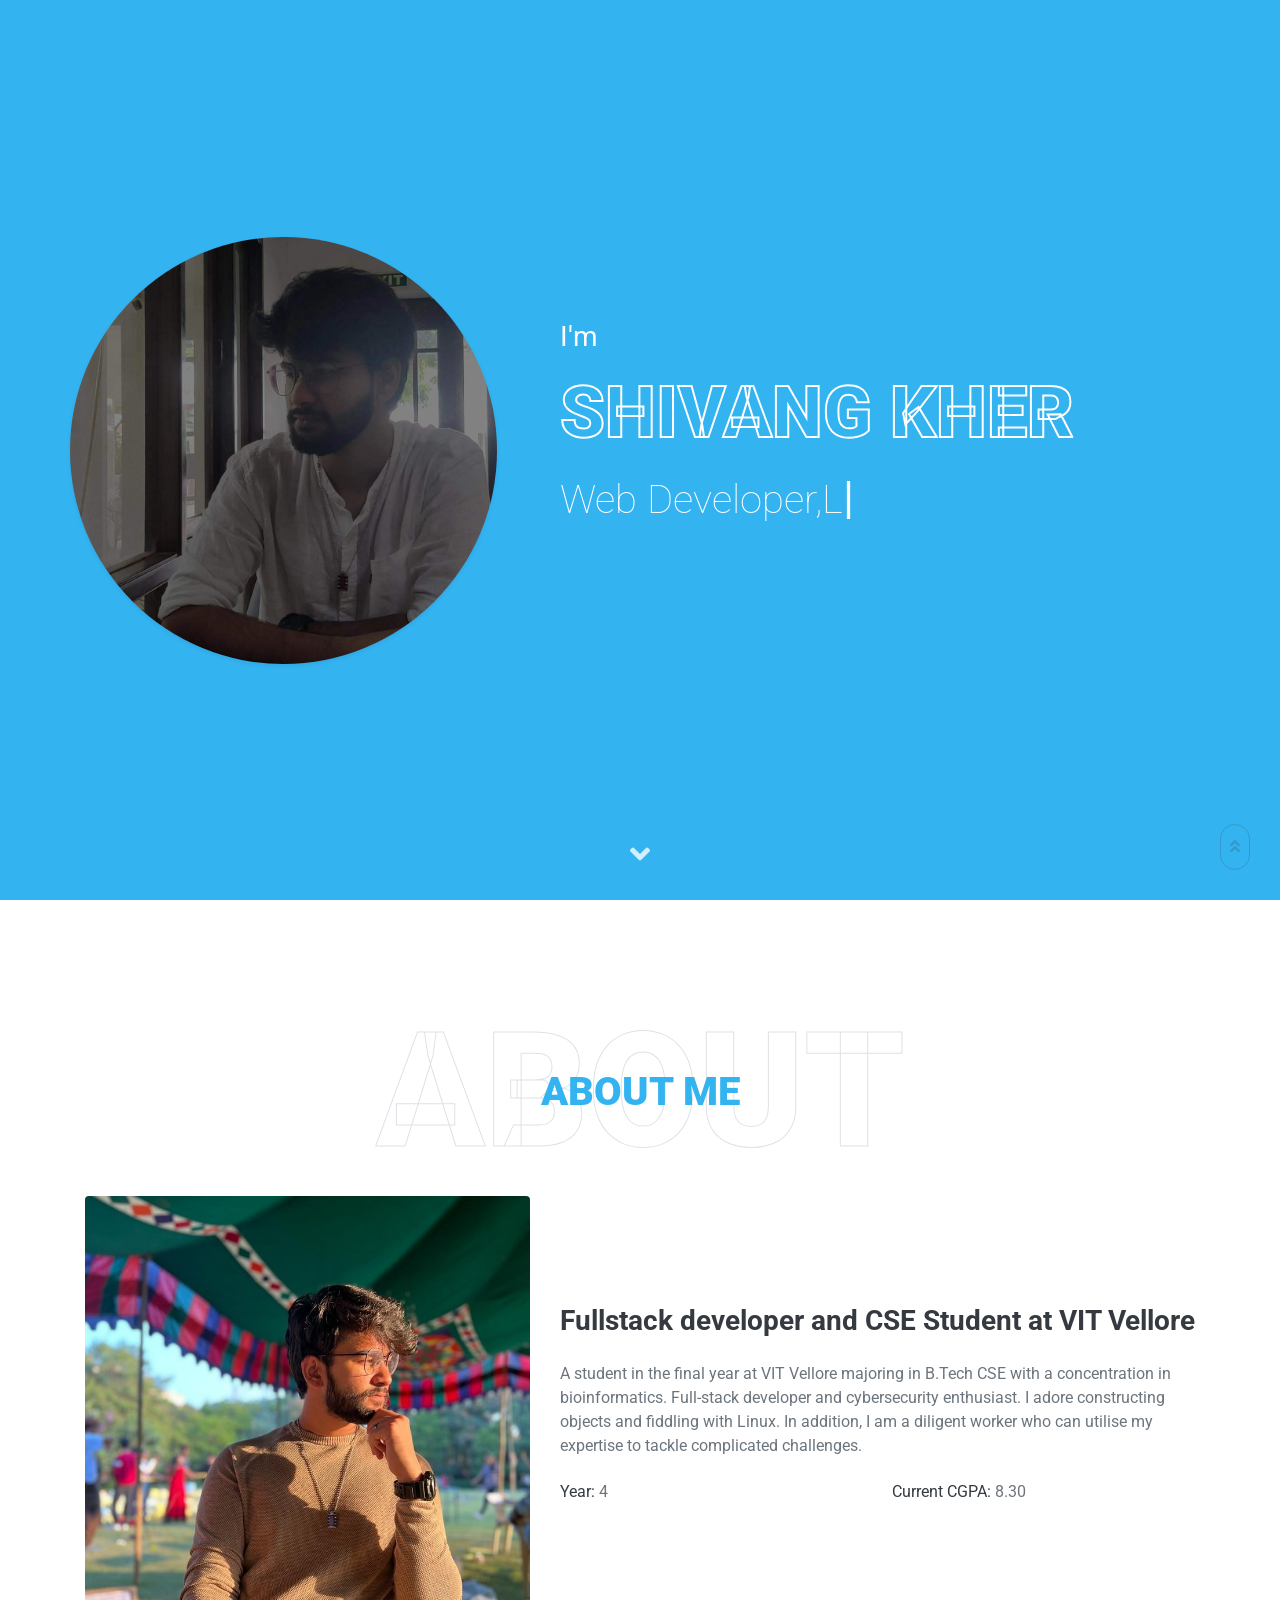
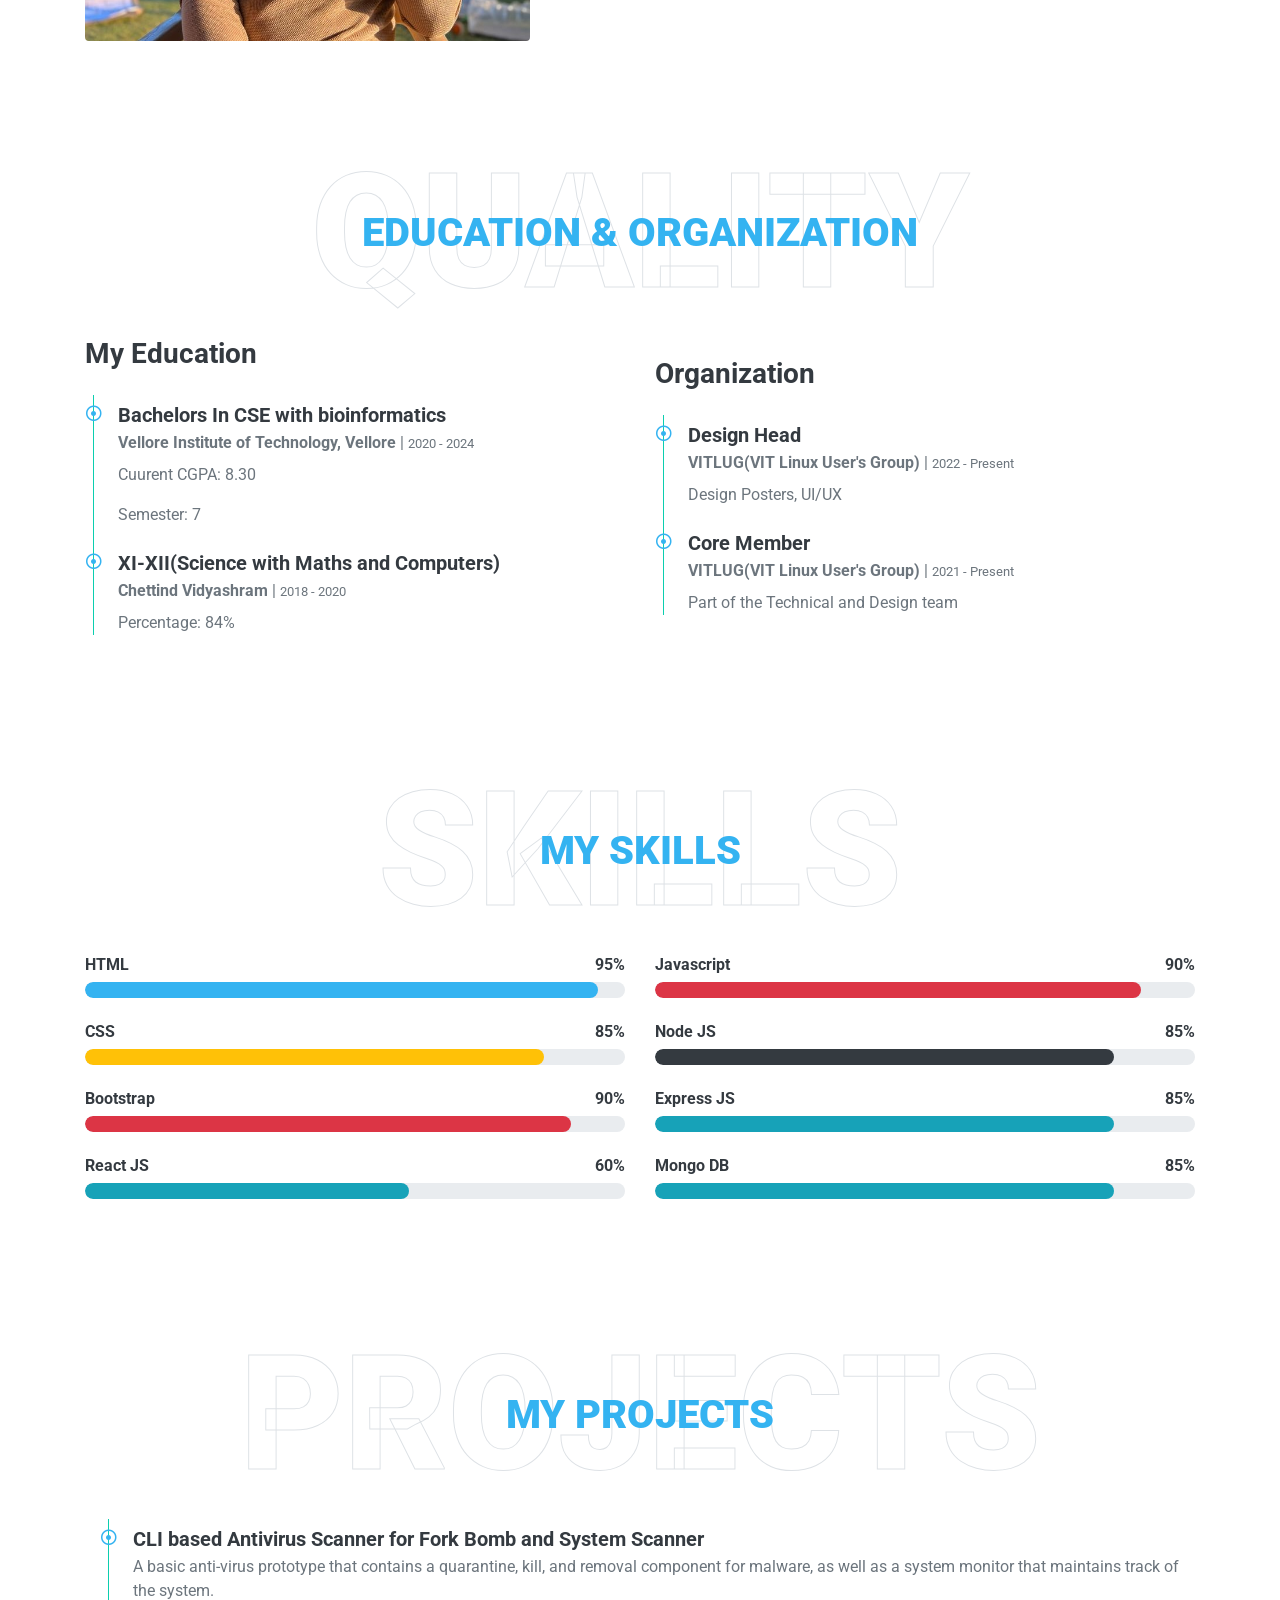
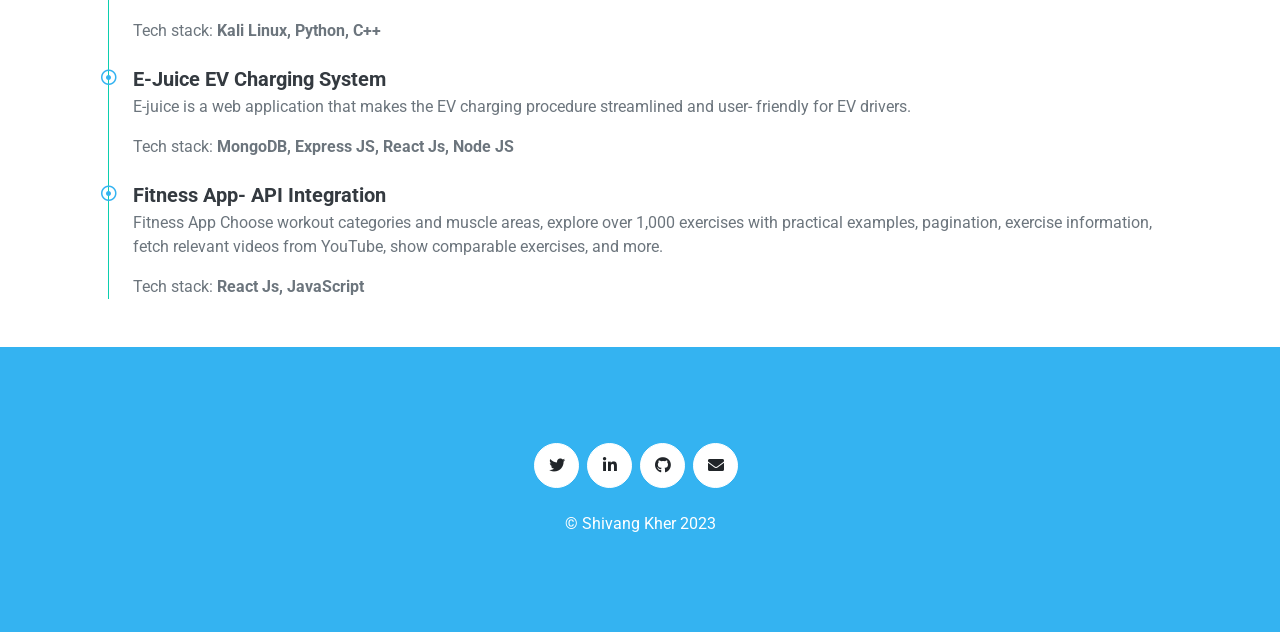
==== index.html @ 713e800f "Update index.html" ====
<!DOCTYPE html>
<html lang="en">

<head>
    <meta charset="utf-8">
    <title>Shivang's Portfolio</title>
    <meta content="width=device-width, initial-scale=1.0" name="viewport">
    <meta content="Free HTML Templates" name="keywords">
    <meta content="Free HTML Templates" name="description">

    <!-- Favicon -->
    <link href="img/favicon.ico" rel="icon">

    <!-- Google Web Fonts -->
    <link rel="preconnect" href="https://fonts.gstatic.com">
    <link href="https://fonts.googleapis.com/css2?family=Roboto:wght@300;400;500;700;900&display=swap" rel="stylesheet">

    <!-- Font Awesome -->
    <link href="https://cdnjs.cloudflare.com/ajax/libs/font-awesome/5.10.0/css/all.min.css" rel="stylesheet">

    <!-- Libraries Stylesheet -->
    <link href="lib/owlcarousel/assets/owl.carousel.min.css" rel="stylesheet">
    <link href="lib/lightbox/css/lightbox.min.css" rel="stylesheet">

    <!-- Customized Bootstrap Stylesheet -->
    <link href="css/style.css" rel="stylesheet">
</head>

<body data-spy="scroll" data-target=".navbar" data-offset="51">
    <!-- Navbar Start -->
    <nav class="navbar fixed-top shadow-sm navbar-expand-lg bg-light navbar-light py-3 py-lg-0 px-lg-5">
        <a href="index.html" class="navbar-brand ml-lg-3">
            <h1 class="m-0 display-5"><span class="text-primary">Shivang</span> Kher</h1>
        </a>
        <button type="button" class="navbar-toggler" data-toggle="collapse" data-target="#navbarCollapse">
            <span class="navbar-toggler-icon"></span>
        </button>
        <div class="collapse navbar-collapse px-lg-3" id="navbarCollapse">
            <div class="navbar-nav m-auto py-0">
                <a href="#home" class="nav-item nav-link active">Home</a>
                <a href="#about" class="nav-item nav-link">About</a>
                <a href="#qualification" class="nav-item nav-link">Quality</a>
                <a href="#skill" class="nav-item nav-link">Skill</a>
                <a href="#projects" class="nav-item nav-link">Projects</a>
            </div>
            <a href="https://drive.google.com/file/d/1KOQNBeL9IRTWSZmJI9s8aM3Rnozr5TBp/view?usp=sharing" class="btn btn-outline-primary d-none d-lg-block">Download resume</a>
        </div>
    </nav>
    <!-- Navbar End -->


    <!-- Video Modal Start -->
    <div class="modal fade" id="videoModal" tabindex="-1" role="dialog" aria-labelledby="exampleModalLabel" aria-hidden="true">
        <div class="modal-dialog" role="document">
            <div class="modal-content">
                <div class="modal-body">
                    <button type="button" class="close" data-dismiss="modal" aria-label="Close">
                        <span aria-hidden="true">&times;</span>
                    </button>
                    <!-- 16:9 aspect ratio -->
                    <div class="embed-responsive embed-responsive-16by9">
                        <iframe class="embed-responsive-item" src="" id="video"  allowscriptaccess="always" allow="autoplay"></iframe>
                    </div>
                </div>
            </div>
        </div>
    </div>
    <!-- Video Modal End -->


    <!-- Header Start -->
    <div class="container-fluid bg-primary d-flex align-items-center mb-5 py-5" id="home" style="min-height: 100vh;">
        <div class="container">
            <div class="row align-items-center">
                <div class="col-lg-5 px-5 pl-lg-0 pb-5 pb-lg-0">
                    <img class="img-fluid w-100 rounded-circle shadow-sm" src="img/profile.jpeg" alt="">
                </div>
                <div class="col-lg-7 text-center text-lg-left">
                    <h3 class="text-white font-weight-normal mb-3">I'm</h3>
                    <h1 class="display-3 text-uppercase text-primary mb-2" style="-webkit-text-stroke: 2px #ffffff;">Shivang Kher</h1>
                    <h1 class="typed-text-output d-inline font-weight-lighter text-white"></h1>
                    <div class="typed-text d-none">Web Developer,Linux and Cybersec Enthusiast, CSE Student</div>
                    <div class="d-flex align-items-center justify-content-center justify-content-lg-start pt-5">

                    </div>
                </div>
            </div>
        </div>
    </div>
    <!-- Header End -->


    <!-- About Start -->
    <div class="container-fluid py-5" id="about">
        <div class="container">
            <div class="position-relative d-flex align-items-center justify-content-center">
                <h1 class="display-1 text-uppercase text-white" style="-webkit-text-stroke: 1px #dee2e6;">About</h1>
                <h1 class="position-absolute text-uppercase text-primary">About Me</h1>
            </div>
            <div class="row align-items-center">
                <div class="col-lg-5 pb-4 pb-lg-0">
                    <img class="img-fluid rounded w-100" src="img/Me.jpeg" alt="">
                </div>
                <div class="col-lg-7">
                    <h3 class="mb-4">Fullstack developer and CSE Student at VIT Vellore</h3>
                    <p>A student in the final year at VIT Vellore majoring in B.Tech CSE with a concentration in bioinformatics. Full-stack developer and cybersecurity enthusiast. I adore constructing objects and fiddling with Linux. In addition, I am a diligent worker who can utilise my expertise to tackle complicated challenges.</p>
                    <div class="row mb-3">
                        <div class="col-sm-6 py-2"><h6>Year: <span class="text-secondary">4</span></h6></div>
                        <div class="col-sm-6 py-2"><h6>Current CGPA: <span class="text-secondary">8.30</span></h6></div>

                    </div>
                </div>
            </div>
        </div>
    </div>
    <!-- About End -->


    <!-- Qualification Start -->
    <div class="container-fluid py-5" id="qualification">
        <div class="container">
            <div class="position-relative d-flex align-items-center justify-content-center">
                <h1 class="display-1 text-uppercase text-white" style="-webkit-text-stroke: 1px #dee2e6;">Quality</h1>
                <h1 class="position-absolute text-uppercase text-primary">Education & Organization</h1>
            </div>
            <div class="row align-items-center">
                <div class="col-lg-6">
                    <h3 class="mb-4">My Education</h3>
                    <div class="border-left border-primary pt-2 pl-4 ml-2">
                        <div class="position-relative mb-4">
                            <i class="far fa-dot-circle text-primary position-absolute" style="top: 2px; left: -32px;"></i>
                            <h5 class="font-weight-bold mb-1">Bachelors In CSE with bioinformatics</h5>
                            <p class="mb-2"><strong>Vellore Institute of Technology, Vellore</strong> | <small>2020 - 2024</small></p>
                            <p>Cuurent CGPA: 8.30</p>
                            <p>Semester: 7</p>


                        </div>
                        <div class="position-relative mb-4">
                            <i class="far fa-dot-circle text-primary position-absolute" style="top: 2px; left: -32px;"></i>
                            <h5 class="font-weight-bold mb-1">XI-XII(Science with Maths and Computers)</h5>
                            <p class="mb-2"><strong>Chettind Vidyashram</strong> | <small>2018 - 2020</small></p>
                            <p>Percentage: 84%</p>
                        </div>

                    </div>
                </div>
                <div class="col-lg-6">
                    <h3 class="mb-4">Organization</h3>
                    <div class="border-left border-primary pt-2 pl-4 ml-2">
                        <div class="position-relative mb-4">
                            <i class="far fa-dot-circle text-primary position-absolute" style="top: 2px; left: -32px;"></i>
                            <h5 class="font-weight-bold mb-1">Design Head</h5>
                            <p class="mb-2"><strong>VITLUG(VIT Linux User's Group)</strong> | <small>2022 - Present</small></p>
                            <p>Design Posters, UI/UX</p>
                        </div>
                        <div class="position-relative mb-4">
                            <i class="far fa-dot-circle text-primary position-absolute" style="top: 2px; left: -32px;"></i>
                            <h5 class="font-weight-bold mb-1">Core Member</h5>
                            <p class="mb-2"><strong>VITLUG(VIT Linux User's Group)</strong> | <small>2021 - Present</small></p>
                            <p>Part of the Technical and Design team</p>
                        </div>

                    </div>
                </div>
            </div>
        </div>
    </div>
    <!-- Qualification End -->


    <!-- Skill Start -->
    <div class="container-fluid py-5" id="skill">
        <div class="container">
            <div class="position-relative d-flex align-items-center justify-content-center">
                <h1 class="display-1 text-uppercase text-white" style="-webkit-text-stroke: 1px #dee2e6;">Skills</h1>
                <h1 class="position-absolute text-uppercase text-primary">My Skills</h1>
            </div>
            <div class="row align-items-center">
                <div class="col-md-6">
                    <div class="skill mb-4">
                        <div class="d-flex justify-content-between">
                            <h6 class="font-weight-bold">HTML</h6>
                            <h6 class="font-weight-bold">95%</h6>
                        </div>
                        <div class="progress">
                            <div class="progress-bar bg-primary" role="progressbar" aria-valuenow="95" aria-valuemin="0" aria-valuemax="100"></div>
                        </div>
                    </div>
                    <div class="skill mb-4">
                        <div class="d-flex justify-content-between">
                            <h6 class="font-weight-bold">CSS</h6>
                            <h6 class="font-weight-bold">85%</h6>
                        </div>
                        <div class="progress">
                            <div class="progress-bar bg-warning" role="progressbar" aria-valuenow="85" aria-valuemin="0" aria-valuemax="100"></div>
                        </div>
                    </div>
                    <div class="skill mb-4">
                        <div class="d-flex justify-content-between">
                            <h6 class="font-weight-bold">Bootstrap</h6>
                            <h6 class="font-weight-bold">90%</h6>
                        </div>
                        <div class="progress">
                            <div class="progress-bar bg-danger" role="progressbar" aria-valuenow="90" aria-valuemin="0" aria-valuemax="100"></div>
                        </div>
                    </div>
                    <div class="skill mb-4">
                        <div class="d-flex justify-content-between">
                            <h6 class="font-weight-bold">React JS</h6>
                            <h6 class="font-weight-bold">60%</h6>
                        </div>
                        <div class="progress">
                            <div class="progress-bar bg-info" role="progressbar" aria-valuenow="60" aria-valuemin="0" aria-valuemax="100"></div>
                        </div>
                    </div>
                </div>
                <div class="col-md-6">
                    <div class="skill mb-4">
                        <div class="d-flex justify-content-between">
                            <h6 class="font-weight-bold">Javascript</h6>
                            <h6 class="font-weight-bold">90%</h6>
                        </div>
                        <div class="progress">
                            <div class="progress-bar bg-danger" role="progressbar" aria-valuenow="90" aria-valuemin="0" aria-valuemax="100"></div>
                        </div>
                    </div>
                    <div class="skill mb-4">
                        <div class="d-flex justify-content-between">
                            <h6 class="font-weight-bold">Node JS</h6>
                            <h6 class="font-weight-bold">85%</h6>
                        </div>
                        <div class="progress">
                            <div class="progress-bar bg-dark" role="progressbar" aria-valuenow="85" aria-valuemin="0" aria-valuemax="100"></div>
                        </div>
                    </div>
                    <div class="skill mb-4">
                        <div class="d-flex justify-content-between">
                            <h6 class="font-weight-bold">Express JS</h6>
                            <h6 class="font-weight-bold">85%</h6>
                        </div>
                        <div class="progress">
                            <div class="progress-bar bg-info" role="progressbar" aria-valuenow="85" aria-valuemin="0" aria-valuemax="100"></div>
                        </div>
                    </div>
                    <div class="skill mb-4">
                        <div class="d-flex justify-content-between">
                            <h6 class="font-weight-bold">Mongo DB</h6>
                            <h6 class="font-weight-bold">85%</h6>
                        </div>
                        <div class="progress">
                            <div class="progress-bar bg-info" role="progressbar" aria-valuenow="85" aria-valuemin="0" aria-valuemax="100"></div>
                        </div>
                    </div>

                </div>
            </div>
        </div>
    </div>
    <!-- Skill End -->


    <div class="container-fluid pt-5" id="projects">
        <div class="container">
            <div class="position-relative d-flex align-items-center justify-content-center">
                <h1 class="display-1 text-uppercase text-white" style="-webkit-text-stroke: 1px #dee2e6;">Projects</h1>
                <h1 class="position-absolute text-uppercase text-primary">My Projects</h1>
            </div>
            <div class="col-lg-12">
                <div class="border-left border-primary pt-2 pl-4 ml-2">
                    <div class="position-relative mb-4">
                        <i class="far fa-dot-circle text-primary position-absolute" style="top: 2px; left: -32px;"></i>
                        <h5 class="font-weight-bold mb-1">CLI based Antivirus Scanner for Fork Bomb and System Scanner </h5>
                        <p>A basic anti-virus prototype that contains a quarantine, kill, and removal component for
                            malware, as well as a system monitor that maintains track of the system.</p>
                        <p>Tech stack: <strong>Kali Linux, Python, C++</strong></p>


                    </div>
                    <div class="position-relative mb-4">
                        <i class="far fa-dot-circle text-primary position-absolute" style="top: 2px; left: -32px;"></i>
                        <h5 class="font-weight-bold mb-1">E-Juice EV Charging System</h5>
                        <p>E-juice is a web application that makes the EV charging procedure streamlined and user-
                            friendly for EV drivers.</p>
                        <p>Tech stack: <strong>MongoDB, Express JS, React Js, Node JS</strong></p>
                    </div>
                    <div class="position-relative mb-4">
                        <i class="far fa-dot-circle text-primary position-absolute" style="top: 2px; left: -32px;"></i>
                        <h5 class="font-weight-bold mb-1">Fitness App- API Integration</h5>
                        <p>Fitness App Choose workout categories and muscle areas, explore over 1,000 exercises
                            with practical examples, pagination, exercise information, fetch relevant videos from
                            YouTube, show comparable exercises, and more.</p>
                        <p>Tech stack: <strong> React Js, JavaScript</strong></p>



                    </div>
                </div>
            </div>
            </div>
        </div>
    </div>

    <div class="container-fluid bg-primary text-white mt-5 py-5 px-sm-3 px-md-5">
        <div class="container text-center py-5">
            <div class="d-flex justify-content-center mb-4">
                <a class="btn btn-light btn-social mr-2" href="https://twitter.com/Shivang_kher"><i class="fab fa-twitter"></i></a>
                <a class="btn btn-light btn-social mr-2" href="https://www.linkedin.com/in/shivang-kher-746761218/"><i class="fab fa-linkedin-in"></i></a>
                <a class="btn btn-light btn-social mr-2" href="https://github.com/Shivang-kher"><i class="fab fa-github"></i></a>
                <a class="btn btn-light btn-social mr-2" href="mailto:shivangkher@gmail.com"><i class="fas fa-envelope"></i></a>
            </div>
            <p class="m-0">&copy; Shivang Kher 2023 </p>
        </div>
    </div>

    <i class="fa fa-2x fa-angle-down text-white scroll-to-bottom"></i>


    <a href="#" class="btn btn-outline-dark px-0 back-to-top"><i class="fa fa-angle-double-up"></i></a>

    <script src="https://code.jquery.com/jquery-3.4.1.min.js"></script>
    <script src="https://stackpath.bootstrapcdn.com/bootstrap/4.4.1/js/bootstrap.bundle.min.js"></script>
    <script src="lib/typed/typed.min.js"></script>
    <script src="lib/easing/easing.min.js"></script>
    <script src="lib/waypoints/waypoints.min.js"></script>
    <script src="lib/owlcarousel/owl.carousel.min.js"></script>
    <script src="lib/isotope/isotope.pkgd.min.js"></script>
    <script src="lib/lightbox/js/lightbox.min.js"></script>


    <script src="js/main.js"></script>
</body>

</html>
---- css/style.css ----
:root {
  --blue: #007bff;
  --indigo: #6610f2;
  --purple: #6f42c1;
  --pink: #e83e8c;
  --red: #dc3545;
  --orange: #fd7e14;
  --yellow: #ffc107;
  --green: #28a745;
  --teal: #20c997;
  --cyan: #17a2b8;
  --white: #fff;
  --gray: #6c757d;
  --gray-dark: #343a40;
  --primary: #B4CDE6;
  --secondary: #6c757d;
  --success: #28a745;
  --info: #17a2b8;
  --warning: #ffc107;
  --danger: #dc3545;
  --light: #ffffff;
  --dark: #343a40;
  --breakpoint-xs: 0;
  --breakpoint-sm: 576px;
  --breakpoint-md: 768px;
  --breakpoint-lg: 992px;
  --breakpoint-xl: 1200px;
  --font-family-sans-serif: "Roboto", sans-serif;
  --font-family-monospace: SFMono-Regular, Menlo, Monaco, Consolas, "Liberation Mono", "Courier New", monospace;
}

*,
*::before,
*::after {
  box-sizing: border-box;
}

html {
  font-family: sans-serif;
  line-height: 1.15;
  -webkit-text-size-adjust: 100%;
  -webkit-tap-highlight-color: rgba(0, 0, 0, 0);
}

article, aside, figcaption, figure, footer, header, hgroup, main, nav, section {
  display: block;
}

body {
  margin: 0;
  font-family: "Roboto", sans-serif;
  font-size: 1rem;
  font-weight: 400;
  line-height: 1.5;
  color: #6c757d;
  text-align: left;
  background-color: #ffffff;
}

[tabindex="-1"]:focus:not(:focus-visible) {
  outline: 0 !important;
}

hr {
  box-sizing: content-box;
  height: 0;
  overflow: visible;
}

h1, h2, h3, h4, h5, h6 {
  margin-top: 0;
  margin-bottom: 0.5rem;
}

p {
  margin-top: 0;
  margin-bottom: 1rem;
}

abbr[title],
abbr[data-original-title] {
  text-decoration: underline;
  text-decoration: underline dotted;
  cursor: help;
  border-bottom: 0;
  text-decoration-skip-ink: none;
}

address {
  margin-bottom: 1rem;
  font-style: normal;
  line-height: inherit;
}

ol,
ul,
dl {
  margin-top: 0;
  margin-bottom: 1rem;
}

ol ol,
ul ul,
ol ul,
ul ol {
  margin-bottom: 0;
}

dt {
  font-weight: 700;
}

dd {
  margin-bottom: .5rem;
  margin-left: 0;
}

blockquote {
  margin: 0 0 1rem;
}

b,
strong {
  font-weight: bolder;
}

small {
  font-size: 80%;
}

sub,
sup {
  position: relative;
  font-size: 75%;
  line-height: 0;
  vertical-align: baseline;
}

sub {
  bottom: -.25em;
}

sup {
  top: -.5em;
}

a {
  color: #34B3F1 ;
  text-decoration: none;
  background-color: transparent;
}

a:hover {
  color: #34B3F1 ;
  text-decoration: underline;
}

a:not([href]):not([class]) {
  color: inherit;
  text-decoration: none;
}

a:not([href]):not([class]):hover {
  color: inherit;
  text-decoration: none;
}

pre,
code,
kbd,
samp {
  font-family: SFMono-Regular, Menlo, Monaco, Consolas, "Liberation Mono", "Courier New", monospace;
  font-size: 1em;
}

pre {
  margin-top: 0;
  margin-bottom: 1rem;
  overflow: auto;
  -ms-overflow-style: scrollbar;
}

figure {
  margin: 0 0 1rem;
}

img {
  vertical-align: middle;
  border-style: none;
}

svg {
  overflow: hidden;
  vertical-align: middle;
}

table {
  border-collapse: collapse;
}

caption {
  padding-top: 0.75rem;
  padding-bottom: 0.75rem;
  color: #6c757d;
  text-align: left;
  caption-side: bottom;
}

th {
  text-align: inherit;
  text-align: -webkit-match-parent;
}

label {
  display: inline-block;
  margin-bottom: 0.5rem;
}

button {
  border-radius: 0;
}

button:focus {
  outline: 1px dotted;
  outline: 5px auto -webkit-focus-ring-color;
}

input,
button,
select,
optgroup,
textarea {
  margin: 0;
  font-family: inherit;
  font-size: inherit;
  line-height: inherit;
}

button,
input {
  overflow: visible;
}

button,
select {
  text-transform: none;
}

[role="button"] {
  cursor: pointer;
}

select {
  word-wrap: normal;
}

button,
[type="button"],
[type="reset"],
[type="submit"] {
  -webkit-appearance: button;
}

button:not(:disabled),
[type="button"]:not(:disabled),
[type="reset"]:not(:disabled),
[type="submit"]:not(:disabled) {
  cursor: pointer;
}

button::-moz-focus-inner,
[type="button"]::-moz-focus-inner,
[type="reset"]::-moz-focus-inner,
[type="submit"]::-moz-focus-inner {
  padding: 0;
  border-style: none;
}

input[type="radio"],
input[type="checkbox"] {
  box-sizing: border-box;
  padding: 0;
}

textarea {
  overflow: auto;
  resize: vertical;
}

fieldset {
  min-width: 0;
  padding: 0;
  margin: 0;
  border: 0;
}

legend {
  display: block;
  width: 100%;
  max-width: 100%;
  padding: 0;
  margin-bottom: .5rem;
  font-size: 1.5rem;
  line-height: inherit;
  color: inherit;
  white-space: normal;
}

@media (max-width: 1200px) {
  legend {
    font-size: calc(1.275rem + 0.3vw) ;
  }
}

progress {
  vertical-align: baseline;
}

[type="number"]::-webkit-inner-spin-button,
[type="number"]::-webkit-outer-spin-button {
  height: auto;
}

[type="search"] {
  outline-offset: -2px;
  -webkit-appearance: none;
}

[type="search"]::-webkit-search-decoration {
  -webkit-appearance: none;
}

::-webkit-file-upload-button {
  font: inherit;
  -webkit-appearance: button;
}

output {
  display: inline-block;
}

summary {
  display: list-item;
  cursor: pointer;
}

template {
  display: none;
}

[hidden] {
  display: none !important;
}

h1, h2, h3, h4, h5, h6,
.h1, .h2, .h3, .h4, .h5, .h6 {
  margin-bottom: 0.5rem;
  font-weight: 500;
  line-height: 1.2;
  color: #343a40;
}

h1, .h1 {
  font-size: 2.5rem;
}

@media (max-width: 1200px) {
  h1, .h1 {
    font-size: calc(1.375rem + 1.5vw) ;
  }
}

h2, .h2 {
  font-size: 2rem;
}

@media (max-width: 1200px) {
  h2, .h2 {
    font-size: calc(1.325rem + 0.9vw) ;
  }
}

h3, .h3 {
  font-size: 1.75rem;
}

@media (max-width: 1200px) {
  h3, .h3 {
    font-size: calc(1.3rem + 0.6vw) ;
  }
}

h4, .h4 {
  font-size: 1.5rem;
}

@media (max-width: 1200px) {
  h4, .h4 {
    font-size: calc(1.275rem + 0.3vw) ;
  }
}

h5, .h5 {
  font-size: 1.25rem;
}

h6, .h6 {
  font-size: 1rem;
}

.lead {
  font-size: 1.25rem;
  font-weight: 300;
}

.display-1 {
  font-size: 10rem;
  font-weight: 300;
  line-height: 1.2;
}

@media (max-width: 1200px) {
  .display-1 {
    font-size: calc(2.125rem + 10.5vw) ;
  }
}

.display-2 {
  font-size: 5.5rem;
  font-weight: 300;
  line-height: 1.2;
}

@media (max-width: 1200px) {
  .display-2 {
    font-size: calc(1.675rem + 5.1vw) ;
  }
}

.display-3 {
  font-size: 4.5rem;
  font-weight: 300;
  line-height: 1.2;
}

@media (max-width: 1200px) {
  .display-3 {
    font-size: calc(1.575rem + 3.9vw) ;
  }
}

.display-4 {
  font-size: 3.5rem;
  font-weight: 300;
  line-height: 1.2;
}

@media (max-width: 1200px) {
  .display-4 {
    font-size: calc(1.475rem + 2.7vw) ;
  }
}

hr {
  margin-top: 1rem;
  margin-bottom: 1rem;
  border: 0;
  border-top: 1px solid rgba(0, 0, 0, 0.1);
}

small,
.small {
  font-size: 80%;
  font-weight: 400;
}

mark,
.mark {
  padding: 0.2em;
  background-color: #fcf8e3;
}

.list-unstyled {
  padding-left: 0;
  list-style: none;
}

.list-inline {
  padding-left: 0;
  list-style: none;
}

.list-inline-item {
  display: inline-block;
}

.list-inline-item:not(:last-child) {
  margin-right: 0.5rem;
}

.initialism {
  font-size: 90%;
  text-transform: uppercase;
}

.blockquote {
  margin-bottom: 1rem;
  font-size: 1.25rem;
}

.blockquote-footer {
  display: block;
  font-size: 80%;
  color: #6c757d;
}

.blockquote-footer::before {
  content: "\2014\00A0";
}

.img-fluid {
  max-width: 100%;
  height: auto;
}

.img-thumbnail {
  padding: 0.25rem;
  background-color: #ffffff;
  border: 1px solid #dee2e6;
  border-radius: 0.25rem;
  max-width: 100%;
  height: auto;
}

.figure {
  display: inline-block;
}

.figure-img {
  margin-bottom: 0.5rem;
  line-height: 1;
}

.figure-caption {
  font-size: 90%;
  color: #6c757d;
}

code {
  font-size: 87.5%;
  color: #e83e8c;
  word-wrap: break-word;
}

a > code {
  color: inherit;
}

kbd {
  padding: 0.2rem 0.4rem;
  font-size: 87.5%;
  color: #fff;
  background-color: #212529;
  border-radius: 0.2rem;
}

kbd kbd {
  padding: 0;
  font-size: 100%;
  font-weight: 700;
}

pre {
  display: block;
  font-size: 87.5%;
  color: #212529;
}

pre code {
  font-size: inherit;
  color: inherit;
  word-break: normal;
}

.pre-scrollable {
  max-height: 340px;
  overflow-y: scroll;
}

.container,
.container-fluid,
.container-sm,
.container-md,
.container-lg,
.container-xl {
  width: 100%;
  padding-right: 15px;
  padding-left: 15px;
  margin-right: auto;
  margin-left: auto;
}

@media (min-width: 576px) {
  .container, .container-sm {
    max-width: 540px;
  }
}

@media (min-width: 768px) {
  .container, .container-sm, .container-md {
    max-width: 720px;
  }
}

@media (min-width: 992px) {
  .container, .container-sm, .container-md, .container-lg {
    max-width: 960px;
  }
}

@media (min-width: 1200px) {
  .container, .container-sm, .container-md, .container-lg, .container-xl {
    max-width: 1140px;
  }
}

.row {
  display: flex;
  flex-wrap: wrap;
  margin-right: -15px;
  margin-left: -15px;
}

.no-gutters {
  margin-right: 0;
  margin-left: 0;
}

.no-gutters > .col,
.no-gutters > [class*="col-"] {
  padding-right: 0;
  padding-left: 0;
}

.col-1, .col-2, .col-3, .col-4, .col-5, .col-6, .col-7, .col-8, .col-9, .col-10, .col-11, .col-12, .col,
.col-auto, .col-sm-1, .col-sm-2, .col-sm-3, .col-sm-4, .col-sm-5, .col-sm-6, .col-sm-7, .col-sm-8, .col-sm-9, .col-sm-10, .col-sm-11, .col-sm-12, .col-sm,
.col-sm-auto, .col-md-1, .col-md-2, .col-md-3, .col-md-4, .col-md-5, .col-md-6, .col-md-7, .col-md-8, .col-md-9, .col-md-10, .col-md-11, .col-md-12, .col-md,
.col-md-auto, .col-lg-1, .col-lg-2, .col-lg-3, .col-lg-4, .col-lg-5, .col-lg-6, .col-lg-7, .col-lg-8, .col-lg-9, .col-lg-10, .col-lg-11, .col-lg-12, .col-lg,
.col-lg-auto, .col-xl-1, .col-xl-2, .col-xl-3, .col-xl-4, .col-xl-5, .col-xl-6, .col-xl-7, .col-xl-8, .col-xl-9, .col-xl-10, .col-xl-11, .col-xl-12, .col-xl,
.col-xl-auto {
  position: relative;
  width: 100%;
  padding-right: 15px;
  padding-left: 15px;
}

.col {
  flex-basis: 0;
  flex-grow: 1;
  max-width: 100%;
}

.row-cols-1 > * {
  flex: 0 0 100%;
  max-width: 100%;
}

.row-cols-2 > * {
  flex: 0 0 50%;
  max-width: 50%;
}

.row-cols-3 > * {
  flex: 0 0 33.33333%;
  max-width: 33.33333%;
}

.row-cols-4 > * {
  flex: 0 0 25%;
  max-width: 25%;
}

.row-cols-5 > * {
  flex: 0 0 20%;
  max-width: 20%;
}

.row-cols-6 > * {
  flex: 0 0 16.66667%;
  max-width: 16.66667%;
}

.col-auto {
  flex: 0 0 auto;
  width: auto;
  max-width: 100%;
}

.col-1 {
  flex: 0 0 8.33333%;
  max-width: 8.33333%;
}

.col-2 {
  flex: 0 0 16.66667%;
  max-width: 16.66667%;
}

.col-3 {
  flex: 0 0 25%;
  max-width: 25%;
}

.col-4 {
  flex: 0 0 33.33333%;
  max-width: 33.33333%;
}

.col-5 {
  flex: 0 0 41.66667%;
  max-width: 41.66667%;
}

.col-6 {
  flex: 0 0 50%;
  max-width: 50%;
}

.col-7 {
  flex: 0 0 58.33333%;
  max-width: 58.33333%;
}

.col-8 {
  flex: 0 0 66.66667%;
  max-width: 66.66667%;
}

.col-9 {
  flex: 0 0 75%;
  max-width: 75%;
}

.col-10 {
  flex: 0 0 83.33333%;
  max-width: 83.33333%;
}

.col-11 {
  flex: 0 0 91.66667%;
  max-width: 91.66667%;
}

.col-12 {
  flex: 0 0 100%;
  max-width: 100%;
}

.order-first {
  order: -1;
}

.order-last {
  order: 13;
}

.order-0 {
  order: 0;
}

.order-1 {
  order: 1;
}

.order-2 {
  order: 2;
}

.order-3 {
  order: 3;
}

.order-4 {
  order: 4;
}

.order-5 {
  order: 5;
}

.order-6 {
  order: 6;
}

.order-7 {
  order: 7;
}

.order-8 {
  order: 8;
}

.order-9 {
  order: 9;
}

.order-10 {
  order: 10;
}

.order-11 {
  order: 11;
}

.order-12 {
  order: 12;
}

.offset-1 {
  margin-left: 8.33333%;
}

.offset-2 {
  margin-left: 16.66667%;
}

.offset-3 {
  margin-left: 25%;
}

.offset-4 {
  margin-left: 33.33333%;
}

.offset-5 {
  margin-left: 41.66667%;
}

.offset-6 {
  margin-left: 50%;
}

.offset-7 {
  margin-left: 58.33333%;
}

.offset-8 {
  margin-left: 66.66667%;
}

.offset-9 {
  margin-left: 75%;
}

.offset-10 {
  margin-left: 83.33333%;
}

.offset-11 {
  margin-left: 91.66667%;
}

@media (min-width: 576px) {
  .col-sm {
    flex-basis: 0;
    flex-grow: 1;
    max-width: 100%;
  }
  .row-cols-sm-1 > * {
    flex: 0 0 100%;
    max-width: 100%;
  }
  .row-cols-sm-2 > * {
    flex: 0 0 50%;
    max-width: 50%;
  }
  .row-cols-sm-3 > * {
    flex: 0 0 33.33333%;
    max-width: 33.33333%;
  }
  .row-cols-sm-4 > * {
    flex: 0 0 25%;
    max-width: 25%;
  }
  .row-cols-sm-5 > * {
    flex: 0 0 20%;
    max-width: 20%;
  }
  .row-cols-sm-6 > * {
    flex: 0 0 16.66667%;
    max-width: 16.66667%;
  }
  .col-sm-auto {
    flex: 0 0 auto;
    width: auto;
    max-width: 100%;
  }
  .col-sm-1 {
    flex: 0 0 8.33333%;
    max-width: 8.33333%;
  }
  .col-sm-2 {
    flex: 0 0 16.66667%;
    max-width: 16.66667%;
  }
  .col-sm-3 {
    flex: 0 0 25%;
    max-width: 25%;
  }
  .col-sm-4 {
    flex: 0 0 33.33333%;
    max-width: 33.33333%;
  }
  .col-sm-5 {
    flex: 0 0 41.66667%;
    max-width: 41.66667%;
  }
  .col-sm-6 {
    flex: 0 0 50%;
    max-width: 50%;
  }
  .col-sm-7 {
    flex: 0 0 58.33333%;
    max-width: 58.33333%;
  }
  .col-sm-8 {
    flex: 0 0 66.66667%;
    max-width: 66.66667%;
  }
  .col-sm-9 {
    flex: 0 0 75%;
    max-width: 75%;
  }
  .col-sm-10 {
    flex: 0 0 83.33333%;
    max-width: 83.33333%;
  }
  .col-sm-11 {
    flex: 0 0 91.66667%;
    max-width: 91.66667%;
  }
  .col-sm-12 {
    flex: 0 0 100%;
    max-width: 100%;
  }
  .order-sm-first {
    order: -1;
  }
  .order-sm-last {
    order: 13;
  }
  .order-sm-0 {
    order: 0;
  }
  .order-sm-1 {
    order: 1;
  }
  .order-sm-2 {
    order: 2;
  }
  .order-sm-3 {
    order: 3;
  }
  .order-sm-4 {
    order: 4;
  }
  .order-sm-5 {
    order: 5;
  }
  .order-sm-6 {
    order: 6;
  }
  .order-sm-7 {
    order: 7;
  }
  .order-sm-8 {
    order: 8;
  }
  .order-sm-9 {
    order: 9;
  }
  .order-sm-10 {
    order: 10;
  }
  .order-sm-11 {
    order: 11;
  }
  .order-sm-12 {
    order: 12;
  }
  .offset-sm-0 {
    margin-left: 0;
  }
  .offset-sm-1 {
    margin-left: 8.33333%;
  }
  .offset-sm-2 {
    margin-left: 16.66667%;
  }
  .offset-sm-3 {
    margin-left: 25%;
  }
  .offset-sm-4 {
    margin-left: 33.33333%;
  }
  .offset-sm-5 {
    margin-left: 41.66667%;
  }
  .offset-sm-6 {
    margin-left: 50%;
  }
  .offset-sm-7 {
    margin-left: 58.33333%;
  }
  .offset-sm-8 {
    margin-left: 66.66667%;
  }
  .offset-sm-9 {
    margin-left: 75%;
  }
  .offset-sm-10 {
    margin-left: 83.33333%;
  }
  .offset-sm-11 {
    margin-left: 91.66667%;
  }
}

@media (min-width: 768px) {
  .col-md {
    flex-basis: 0;
    flex-grow: 1;
    max-width: 100%;
  }
  .row-cols-md-1 > * {
    flex: 0 0 100%;
    max-width: 100%;
  }
  .row-cols-md-2 > * {
    flex: 0 0 50%;
    max-width: 50%;
  }
  .row-cols-md-3 > * {
    flex: 0 0 33.33333%;
    max-width: 33.33333%;
  }
  .row-cols-md-4 > * {
    flex: 0 0 25%;
    max-width: 25%;
  }
  .row-cols-md-5 > * {
    flex: 0 0 20%;
    max-width: 20%;
  }
  .row-cols-md-6 > * {
    flex: 0 0 16.66667%;
    max-width: 16.66667%;
  }
  .col-md-auto {
    flex: 0 0 auto;
    width: auto;
    max-width: 100%;
  }
  .col-md-1 {
    flex: 0 0 8.33333%;
    max-width: 8.33333%;
  }
  .col-md-2 {
    flex: 0 0 16.66667%;
    max-width: 16.66667%;
  }
  .col-md-3 {
    flex: 0 0 25%;
    max-width: 25%;
  }
  .col-md-4 {
    flex: 0 0 33.33333%;
    max-width: 33.33333%;
  }
  .col-md-5 {
    flex: 0 0 41.66667%;
    max-width: 41.66667%;
  }
  .col-md-6 {
    flex: 0 0 50%;
    max-width: 50%;
  }
  .col-md-7 {
    flex: 0 0 58.33333%;
    max-width: 58.33333%;
  }
  .col-md-8 {
    flex: 0 0 66.66667%;
    max-width: 66.66667%;
  }
  .col-md-9 {
    flex: 0 0 75%;
    max-width: 75%;
  }
  .col-md-10 {
    flex: 0 0 83.33333%;
    max-width: 83.33333%;
  }
  .col-md-11 {
    flex: 0 0 91.66667%;
    max-width: 91.66667%;
  }
  .col-md-12 {
    flex: 0 0 100%;
    max-width: 100%;
  }
  .order-md-first {
    order: -1;
  }
  .order-md-last {
    order: 13;
  }
  .order-md-0 {
    order: 0;
  }
  .order-md-1 {
    order: 1;
  }
  .order-md-2 {
    order: 2;
  }
  .order-md-3 {
    order: 3;
  }
  .order-md-4 {
    order: 4;
  }
  .order-md-5 {
    order: 5;
  }
  .order-md-6 {
    order: 6;
  }
  .order-md-7 {
    order: 7;
  }
  .order-md-8 {
    order: 8;
  }
  .order-md-9 {
    order: 9;
  }
  .order-md-10 {
    order: 10;
  }
  .order-md-11 {
    order: 11;
  }
  .order-md-12 {
    order: 12;
  }
  .offset-md-0 {
    margin-left: 0;
  }
  .offset-md-1 {
    margin-left: 8.33333%;
  }
  .offset-md-2 {
    margin-left: 16.66667%;
  }
  .offset-md-3 {
    margin-left: 25%;
  }
  .offset-md-4 {
    margin-left: 33.33333%;
  }
  .offset-md-5 {
    margin-left: 41.66667%;
  }
  .offset-md-6 {
    margin-left: 50%;
  }
  .offset-md-7 {
    margin-left: 58.33333%;
  }
  .offset-md-8 {
    margin-left: 66.66667%;
  }
  .offset-md-9 {
    margin-left: 75%;
  }
  .offset-md-10 {
    margin-left: 83.33333%;
  }
  .offset-md-11 {
    margin-left: 91.66667%;
  }
}

@media (min-width: 992px) {
  .col-lg {
    flex-basis: 0;
    flex-grow: 1;
    max-width: 100%;
  }
  .row-cols-lg-1 > * {
    flex: 0 0 100%;
    max-width: 100%;
  }
  .row-cols-lg-2 > * {
    flex: 0 0 50%;
    max-width: 50%;
  }
  .row-cols-lg-3 > * {
    flex: 0 0 33.33333%;
    max-width: 33.33333%;
  }
  .row-cols-lg-4 > * {
    flex: 0 0 25%;
    max-width: 25%;
  }
  .row-cols-lg-5 > * {
    flex: 0 0 20%;
    max-width: 20%;
  }
  .row-cols-lg-6 > * {
    flex: 0 0 16.66667%;
    max-width: 16.66667%;
  }
  .col-lg-auto {
    flex: 0 0 auto;
    width: auto;
    max-width: 100%;
  }
  .col-lg-1 {
    flex: 0 0 8.33333%;
    max-width: 8.33333%;
  }
  .col-lg-2 {
    flex: 0 0 16.66667%;
    max-width: 16.66667%;
  }
  .col-lg-3 {
    flex: 0 0 25%;
    max-width: 25%;
  }
  .col-lg-4 {
    flex: 0 0 33.33333%;
    max-width: 33.33333%;
  }
  .col-lg-5 {
    flex: 0 0 41.66667%;
    max-width: 41.66667%;
  }
  .col-lg-6 {
    flex: 0 0 50%;
    max-width: 50%;
  }
  .col-lg-7 {
    flex: 0 0 58.33333%;
    max-width: 58.33333%;
  }
  .col-lg-8 {
    flex: 0 0 66.66667%;
    max-width: 66.66667%;
  }
  .col-lg-9 {
    flex: 0 0 75%;
    max-width: 75%;
  }
  .col-lg-10 {
    flex: 0 0 83.33333%;
    max-width: 83.33333%;
  }
  .col-lg-11 {
    flex: 0 0 91.66667%;
    max-width: 91.66667%;
  }
  .col-lg-12 {
    flex: 0 0 100%;
    max-width: 100%;
  }
  .order-lg-first {
    order: -1;
  }
  .order-lg-last {
    order: 13;
  }
  .order-lg-0 {
    order: 0;
  }
  .order-lg-1 {
    order: 1;
  }
  .order-lg-2 {
    order: 2;
  }
  .order-lg-3 {
    order: 3;
  }
  .order-lg-4 {
    order: 4;
  }
  .order-lg-5 {
    order: 5;
  }
  .order-lg-6 {
    order: 6;
  }
  .order-lg-7 {
    order: 7;
  }
  .order-lg-8 {
    order: 8;
  }
  .order-lg-9 {
    order: 9;
  }
  .order-lg-10 {
    order: 10;
  }
  .order-lg-11 {
    order: 11;
  }
  .order-lg-12 {
    order: 12;
  }
  .offset-lg-0 {
    margin-left: 0;
  }
  .offset-lg-1 {
    margin-left: 8.33333%;
  }
  .offset-lg-2 {
    margin-left: 16.66667%;
  }
  .offset-lg-3 {
    margin-left: 25%;
  }
  .offset-lg-4 {
    margin-left: 33.33333%;
  }
  .offset-lg-5 {
    margin-left: 41.66667%;
  }
  .offset-lg-6 {
    margin-left: 50%;
  }
  .offset-lg-7 {
    margin-left: 58.33333%;
  }
  .offset-lg-8 {
    margin-left: 66.66667%;
  }
  .offset-lg-9 {
    margin-left: 75%;
  }
  .offset-lg-10 {
    margin-left: 83.33333%;
  }
  .offset-lg-11 {
    margin-left: 91.66667%;
  }
}

@media (min-width: 1200px) {
  .col-xl {
    flex-basis: 0;
    flex-grow: 1;
    max-width: 100%;
  }
  .row-cols-xl-1 > * {
    flex: 0 0 100%;
    max-width: 100%;
  }
  .row-cols-xl-2 > * {
    flex: 0 0 50%;
    max-width: 50%;
  }
  .row-cols-xl-3 > * {
    flex: 0 0 33.33333%;
    max-width: 33.33333%;
  }
  .row-cols-xl-4 > * {
    flex: 0 0 25%;
    max-width: 25%;
  }
  .row-cols-xl-5 > * {
    flex: 0 0 20%;
    max-width: 20%;
  }
  .row-cols-xl-6 > * {
    flex: 0 0 16.66667%;
    max-width: 16.66667%;
  }
  .col-xl-auto {
    flex: 0 0 auto;
    width: auto;
    max-width: 100%;
  }
  .col-xl-1 {
    flex: 0 0 8.33333%;
    max-width: 8.33333%;
  }
  .col-xl-2 {
    flex: 0 0 16.66667%;
    max-width: 16.66667%;
  }
  .col-xl-3 {
    flex: 0 0 25%;
    max-width: 25%;
  }
  .col-xl-4 {
    flex: 0 0 33.33333%;
    max-width: 33.33333%;
  }
  .col-xl-5 {
    flex: 0 0 41.66667%;
    max-width: 41.66667%;
  }
  .col-xl-6 {
    flex: 0 0 50%;
    max-width: 50%;
  }
  .col-xl-7 {
    flex: 0 0 58.33333%;
    max-width: 58.33333%;
  }
  .col-xl-8 {
    flex: 0 0 66.66667%;
    max-width: 66.66667%;
  }
  .col-xl-9 {
    flex: 0 0 75%;
    max-width: 75%;
  }
  .col-xl-10 {
    flex: 0 0 83.33333%;
    max-width: 83.33333%;
  }
  .col-xl-11 {
    flex: 0 0 91.66667%;
    max-width: 91.66667%;
  }
  .col-xl-12 {
    flex: 0 0 100%;
    max-width: 100%;
  }
  .order-xl-first {
    order: -1;
  }
  .order-xl-last {
    order: 13;
  }
  .order-xl-0 {
    order: 0;
  }
  .order-xl-1 {
    order: 1;
  }
  .order-xl-2 {
    order: 2;
  }
  .order-xl-3 {
    order: 3;
  }
  .order-xl-4 {
    order: 4;
  }
  .order-xl-5 {
    order: 5;
  }
  .order-xl-6 {
    order: 6;
  }
  .order-xl-7 {
    order: 7;
  }
  .order-xl-8 {
    order: 8;
  }
  .order-xl-9 {
    order: 9;
  }
  .order-xl-10 {
    order: 10;
  }
  .order-xl-11 {
    order: 11;
  }
  .order-xl-12 {
    order: 12;
  }
  .offset-xl-0 {
    margin-left: 0;
  }
  .offset-xl-1 {
    margin-left: 8.33333%;
  }
  .offset-xl-2 {
    margin-left: 16.66667%;
  }
  .offset-xl-3 {
    margin-left: 25%;
  }
  .offset-xl-4 {
    margin-left: 33.33333%;
  }
  .offset-xl-5 {
    margin-left: 41.66667%;
  }
  .offset-xl-6 {
    margin-left: 50%;
  }
  .offset-xl-7 {
    margin-left: 58.33333%;
  }
  .offset-xl-8 {
    margin-left: 66.66667%;
  }
  .offset-xl-9 {
    margin-left: 75%;
  }
  .offset-xl-10 {
    margin-left: 83.33333%;
  }
  .offset-xl-11 {
    margin-left: 91.66667%;
  }
}

.table {
  width: 100%;
  margin-bottom: 1rem;
  color: #6c757d;
}

.table th,
.table td {
  padding: 0.75rem;
  vertical-align: top;
  border-top: 1px solid #dee2e6;
}

.table thead th {
  vertical-align: bottom;
  border-bottom: 2px solid #dee2e6;
}

.table tbody + tbody {
  border-top: 2px solid #dee2e6;
}

.table-sm th,
.table-sm td {
  padding: 0.3rem;
}

.table-bordered {
  border: 1px solid #dee2e6;
}

.table-bordered th,
.table-bordered td {
  border: 1px solid #dee2e6;
}

.table-bordered thead th,
.table-bordered thead td {
  border-bottom-width: 2px;
}

.table-borderless th,
.table-borderless td,
.table-borderless thead th,
.table-borderless tbody + tbody {
  border: 0;
}

.table-striped tbody tr:nth-of-type(odd) {
  background-color: rgba(0, 0, 0, 0.05);
}

.table-hover tbody tr:hover {
  color: #6c757d;
  background-color: rgba(0, 0, 0, 0.075);
}

.table-primary,
.table-primary > th,
.table-primary > td {
  background-color: #bbf1e9;
}

.table-primary th,
.table-primary td,
.table-primary thead th,
.table-primary tbody + tbody {
  border-color: #80e6d5;
}

.table-hover .table-primary:hover {
  background-color: #a6ede2;
}

.table-hover .table-primary:hover > td,
.table-hover .table-primary:hover > th {
  background-color: #a6ede2;
}

.table-secondary,
.table-secondary > th,
.table-secondary > td {
  background-color: #d6d8db;
}

.table-secondary th,
.table-secondary td,
.table-secondary thead th,
.table-secondary tbody + tbody {
  border-color: #b3b7bb;
}

.table-hover .table-secondary:hover {
  background-color: #c8cbcf;
}

.table-hover .table-secondary:hover > td,
.table-hover .table-secondary:hover > th {
  background-color: #c8cbcf;
}

.table-success,
.table-success > th,
.table-success > td {
  background-color: #c3e6cb;
}

.table-success th,
.table-success td,
.table-success thead th,
.table-success tbody + tbody {
  border-color: #8fd19e;
}

.table-hover .table-success:hover {
  background-color: #b1dfbb;
}

.table-hover .table-success:hover > td,
.table-hover .table-success:hover > th {
  background-color: #b1dfbb;
}

.table-info,
.table-info > th,
.table-info > td {
  background-color: #bee5eb;
}

.table-info th,
.table-info td,
.table-info thead th,
.table-info tbody + tbody {
  border-color: #86cfda;
}

.table-hover .table-info:hover {
  background-color: #abdde5;
}

.table-hover .table-info:hover > td,
.table-hover .table-info:hover > th {
  background-color: #abdde5;
}

.table-warning,
.table-warning > th,
.table-warning > td {
  background-color: #ffeeba;
}

.table-warning th,
.table-warning td,
.table-warning thead th,
.table-warning tbody + tbody {
  border-color: #ffdf7e;
}

.table-hover .table-warning:hover {
  background-color: #ffe8a1;
}

.table-hover .table-warning:hover > td,
.table-hover .table-warning:hover > th {
  background-color: #ffe8a1;
}

.table-danger,
.table-danger > th,
.table-danger > td {
  background-color: #f5c6cb;
}

.table-danger th,
.table-danger td,
.table-danger thead th,
.table-danger tbody + tbody {
  border-color: #ed969e;
}

.table-hover .table-danger:hover {
  background-color: #f1b0b7;
}

.table-hover .table-danger:hover > td,
.table-hover .table-danger:hover > th {
  background-color: #f1b0b7;
}

.table-light,
.table-light > th,
.table-light > td {
  background-color: white;
}

.table-light th,
.table-light td,
.table-light thead th,
.table-light tbody + tbody {
  border-color: white;
}

.table-hover .table-light:hover {
  background-color: #f2f2f2;
}

.table-hover .table-light:hover > td,
.table-hover .table-light:hover > th {
  background-color: #f2f2f2;
}

.table-dark,
.table-dark > th,
.table-dark > td {
  background-color: #c6c8ca;
}

.table-dark th,
.table-dark td,
.table-dark thead th,
.table-dark tbody + tbody {
  border-color: #95999c;
}

.table-hover .table-dark:hover {
  background-color: #b9bbbe;
}

.table-hover .table-dark:hover > td,
.table-hover .table-dark:hover > th {
  background-color: #b9bbbe;
}

.table-active,
.table-active > th,
.table-active > td {
  background-color: rgba(0, 0, 0, 0.075);
}

.table-hover .table-active:hover {
  background-color: rgba(0, 0, 0, 0.075);
}

.table-hover .table-active:hover > td,
.table-hover .table-active:hover > th {
  background-color: rgba(0, 0, 0, 0.075);
}

.table .thead-dark th {
  color: #fff;
  background-color: #343a40;
  border-color: #454d55;
}

.table .thead-light th {
  color: #495057;
  background-color: #e9ecef;
  border-color: #dee2e6;
}

.table-dark {
  color: #fff;
  background-color: #343a40;
}

.table-dark th,
.table-dark td,
.table-dark thead th {
  border-color: #454d55;
}

.table-dark.table-bordered {
  border: 0;
}

.table-dark.table-striped tbody tr:nth-of-type(odd) {
  background-color: rgba(255, 255, 255, 0.05);
}

.table-dark.table-hover tbody tr:hover {
  color: #fff;
  background-color: rgba(255, 255, 255, 0.075);
}

@media (max-width: 575.98px) {
  .table-responsive-sm {
    display: block;
    width: 100%;
    overflow-x: auto;
    -webkit-overflow-scrolling: touch;
  }
  .table-responsive-sm > .table-bordered {
    border: 0;
  }
}

@media (max-width: 767.98px) {
  .table-responsive-md {
    display: block;
    width: 100%;
    overflow-x: auto;
    -webkit-overflow-scrolling: touch;
  }
  .table-responsive-md > .table-bordered {
    border: 0;
  }
}

@media (max-width: 991.98px) {
  .table-responsive-lg {
    display: block;
    width: 100%;
    overflow-x: auto;
    -webkit-overflow-scrolling: touch;
  }
  .table-responsive-lg > .table-bordered {
    border: 0;
  }
}

@media (max-width: 1199.98px) {
  .table-responsive-xl {
    display: block;
    width: 100%;
    overflow-x: auto;
    -webkit-overflow-scrolling: touch;
  }
  .table-responsive-xl > .table-bordered {
    border: 0;
  }
}

.table-responsive {
  display: block;
  width: 100%;
  overflow-x: auto;
  -webkit-overflow-scrolling: touch;
}

.table-responsive > .table-bordered {
  border: 0;
}

.form-control {
  display: block;
  width: 100%;
  height: calc(1.5em + 0.75rem + 2px);
  padding: 0.375rem 0.75rem;
  font-size: 1rem;
  font-weight: 400;
  line-height: 1.5;
  color: #495057;
  background-color: #fff;
  background-clip: padding-box;
  border: 1px solid #ced4da;
  border-radius: 0.25rem;
  transition: border-color 0.15s ease-in-out, box-shadow 0.15s ease-in-out;
}

@media (prefers-reduced-motion: reduce) {
  .form-control {
    transition: none;
  }
}

.form-control::-ms-expand {
  background-color: transparent;
  border: 0;
}

.form-control:-moz-focusring {
  color: transparent;
  text-shadow: 0 0 0 #495057;
}

.form-control:focus {
  color: #495057;
  background-color: #fff;
  border-color: #34B3F1 ;
  outline: 0;
  box-shadow: 0 0 0 0.2rem rgba(11, 206, 175, 0.25);
}

.form-control::placeholder {
  color: #6c757d;
  opacity: 1;
}

.form-control:disabled, .form-control[readonly] {
  background-color: #e9ecef;
  opacity: 1;
}

input[type="date"].form-control,
input[type="time"].form-control,
input[type="datetime-local"].form-control,
input[type="month"].form-control {
  appearance: none;
}

select.form-control:focus::-ms-value {
  color: #495057;
  background-color: #fff;
}

.form-control-file,
.form-control-range {
  display: block;
  width: 100%;
}

.col-form-label {
  padding-top: calc(0.375rem + 1px);
  padding-bottom: calc(0.375rem + 1px);
  margin-bottom: 0;
  font-size: inherit;
  line-height: 1.5;
}

.col-form-label-lg {
  padding-top: calc(0.5rem + 1px);
  padding-bottom: calc(0.5rem + 1px);
  font-size: 1.25rem;
  line-height: 1.5;
}

.col-form-label-sm {
  padding-top: calc(0.25rem + 1px);
  padding-bottom: calc(0.25rem + 1px);
  font-size: 0.875rem;
  line-height: 1.5;
}

.form-control-plaintext {
  display: block;
  width: 100%;
  padding: 0.375rem 0;
  margin-bottom: 0;
  font-size: 1rem;
  line-height: 1.5;
  color: #6c757d;
  background-color: transparent;
  border: solid transparent;
  border-width: 1px 0;
}

.form-control-plaintext.form-control-sm, .form-control-plaintext.form-control-lg {
  padding-right: 0;
  padding-left: 0;
}

.form-control-sm {
  height: calc(1.5em + 0.5rem + 2px);
  padding: 0.25rem 0.5rem;
  font-size: 0.875rem;
  line-height: 1.5;
  border-radius: 0.2rem;
}

.form-control-lg {
  height: calc(1.5em + 1rem + 2px);
  padding: 0.5rem 1rem;
  font-size: 1.25rem;
  line-height: 1.5;
  border-radius: 0.3rem;
}

select.form-control[size], select.form-control[multiple] {
  height: auto;
}

textarea.form-control {
  height: auto;
}

.form-group {
  margin-bottom: 1rem;
}

.form-text {
  display: block;
  margin-top: 0.25rem;
}

.form-row {
  display: flex;
  flex-wrap: wrap;
  margin-right: -5px;
  margin-left: -5px;
}

.form-row > .col,
.form-row > [class*="col-"] {
  padding-right: 5px;
  padding-left: 5px;
}

.form-check {
  position: relative;
  display: block;
  padding-left: 1.25rem;
}

.form-check-input {
  position: absolute;
  margin-top: 0.3rem;
  margin-left: -1.25rem;
}

.form-check-input[disabled] ~ .form-check-label,
.form-check-input:disabled ~ .form-check-label {
  color: #6c757d;
}

.form-check-label {
  margin-bottom: 0;
}

.form-check-inline {
  display: inline-flex;
  align-items: center;
  padding-left: 0;
  margin-right: 0.75rem;
}

.form-check-inline .form-check-input {
  position: static;
  margin-top: 0;
  margin-right: 0.3125rem;
  margin-left: 0;
}

.valid-feedback {
  display: none;
  width: 100%;
  margin-top: 0.25rem;
  font-size: 80%;
  color: #28a745;
}

.valid-tooltip {
  position: absolute;
  top: 100%;
  left: 0;
  z-index: 5;
  display: none;
  max-width: 100%;
  padding: 0.25rem 0.5rem;
  margin-top: .1rem;
  font-size: 0.875rem;
  line-height: 1.5;
  color: #fff;
  background-color: rgba(40, 167, 69, 0.9);
  border-radius: 0.25rem;
}

.was-validated :valid ~ .valid-feedback,
.was-validated :valid ~ .valid-tooltip,
.is-valid ~ .valid-feedback,
.is-valid ~ .valid-tooltip {
  display: block;
}

.was-validated .form-control:valid, .form-control.is-valid {
  border-color: #34B3F1;
  padding-right: calc(1.5em + 0.75rem);
  background-image: url("data:image/svg+xml,%3csvg xmlns='http://www.w3.org/2000/svg' width='8' height='8' viewBox='0 0 8 8'%3e%3cpath fill='%2328a745' d='M2.3 6.73L.6 4.53c-.4-1.04.46-1.4 1.1-.8l1.1 1.4 3.4-3.8c.6-.63 1.6-.27 1.2.7l-4 4.6c-.43.5-.8.4-1.1.1z'/%3e%3c/svg%3e");
  background-repeat: no-repeat;
  background-position: right calc(0.375em + 0.1875rem) center;
  background-size: calc(0.75em + 0.375rem) calc(0.75em + 0.375rem);
}

.was-validated .form-control:valid:focus, .form-control.is-valid:focus {
  border-color: #34B3F1;
  box-shadow: 0 0 0 0.2rem rgba(40, 167, 69, 0.25);
}

.was-validated textarea.form-control:valid, textarea.form-control.is-valid {
  padding-right: calc(1.5em + 0.75rem);
  background-position: top calc(0.375em + 0.1875rem) right calc(0.375em + 0.1875rem);
}

.was-validated .custom-select:valid, .custom-select.is-valid {
  border-color: #34B3F1;
  padding-right: calc(0.75em + 2.3125rem);
  background: url("data:image/svg+xml,%3csvg xmlns='http://www.w3.org/2000/svg' width='4' height='5' viewBox='0 0 4 5'%3e%3cpath fill='%23343a40' d='M2 0L0 2h4zm0 5L0 3h4z'/%3e%3c/svg%3e") no-repeat right 0.75rem center/8px 10px, url("data:image/svg+xml,%3csvg xmlns='http://www.w3.org/2000/svg' width='8' height='8' viewBox='0 0 8 8'%3e%3cpath fill='%2328a745' d='M2.3 6.73L.6 4.53c-.4-1.04.46-1.4 1.1-.8l1.1 1.4 3.4-3.8c.6-.63 1.6-.27 1.2.7l-4 4.6c-.43.5-.8.4-1.1.1z'/%3e%3c/svg%3e") #fff no-repeat center right 1.75rem/calc(0.75em + 0.375rem) calc(0.75em + 0.375rem);
}

.was-validated .custom-select:valid:focus, .custom-select.is-valid:focus {
  border-color: #34B3F1;
  box-shadow: 0 0 0 0.2rem rgba(40, 167, 69, 0.25);
}

.was-validated .form-check-input:valid ~ .form-check-label, .form-check-input.is-valid ~ .form-check-label {
  color: #34B3F1;
}

.was-validated .form-check-input:valid ~ .valid-feedback,
.was-validated .form-check-input:valid ~ .valid-tooltip, .form-check-input.is-valid ~ .valid-feedback,
.form-check-input.is-valid ~ .valid-tooltip {
  display: block;
}

.was-validated .custom-control-input:valid ~ .custom-control-label, .custom-control-input.is-valid ~ .custom-control-label {
  color: #34B3F1;
}

.was-validated .custom-control-input:valid ~ .custom-control-label::before, .custom-control-input.is-valid ~ .custom-control-label::before {
  border-color: #34B3F1;
}

.was-validated .custom-control-input:valid:checked ~ .custom-control-label::before, .custom-control-input.is-valid:checked ~ .custom-control-label::before {
  border-color: #34B3F1;
  background-color: #34B3F1;
}

.was-validated .custom-control-input:valid:focus ~ .custom-control-label::before, .custom-control-input.is-valid:focus ~ .custom-control-label::before {
  box-shadow: 0 0 0 0.2rem rgba(40, 167, 69, 0.25);
}

.was-validated .custom-control-input:valid:focus:not(:checked) ~ .custom-control-label::before, .custom-control-input.is-valid:focus:not(:checked) ~ .custom-control-label::before {
  border-color: #34B3F1;
}

.was-validated .custom-file-input:valid ~ .custom-file-label, .custom-file-input.is-valid ~ .custom-file-label {
  border-color: #34B3F1;
}

.was-validated .custom-file-input:valid:focus ~ .custom-file-label, .custom-file-input.is-valid:focus ~ .custom-file-label {
  border-color: #34B3F1;
  box-shadow: 0 0 0 0.2rem rgba(40, 167, 69, 0.25);
}

.invalid-feedback {
  display: none;
  width: 100%;
  margin-top: 0.25rem;
  font-size: 80%;
  color: #dc3545;
}

.invalid-tooltip {
  position: absolute;
  top: 100%;
  left: 0;
  z-index: 5;
  display: none;
  max-width: 100%;
  padding: 0.25rem 0.5rem;
  margin-top: .1rem;
  font-size: 0.875rem;
  line-height: 1.5;
  color: #fff;
  background-color: rgba(220, 53, 69, 0.9);
  border-radius: 0.25rem;
}

.was-validated :invalid ~ .invalid-feedback,
.was-validated :invalid ~ .invalid-tooltip,
.is-invalid ~ .invalid-feedback,
.is-invalid ~ .invalid-tooltip {
  display: block;
}

.was-validated .form-control:invalid, .form-control.is-invalid {
  border-color: #dc3545;
  padding-right: calc(1.5em + 0.75rem);
  background-image: url("data:image/svg+xml,%3csvg xmlns='http://www.w3.org/2000/svg' width='12' height='12' fill='none' stroke='%23dc3545' viewBox='0 0 12 12'%3e%3ccircle cx='6' cy='6' r='4.5'/%3e%3cpath stroke-linejoin='round' d='M5.8 3.6h.4L6 6.5z'/%3e%3ccircle cx='6' cy='8.2' r='.6' fill='%23dc3545' stroke='none'/%3e%3c/svg%3e");
  background-repeat: no-repeat;
  background-position: right calc(0.375em + 0.1875rem) center;
  background-size: calc(0.75em + 0.375rem) calc(0.75em + 0.375rem);
}

.was-validated .form-control:invalid:focus, .form-control.is-invalid:focus {
  border-color: #dc3545;
  box-shadow: 0 0 0 0.2rem rgba(220, 53, 69, 0.25);
}

.was-validated textarea.form-control:invalid, textarea.form-control.is-invalid {
  padding-right: calc(1.5em + 0.75rem);
  background-position: top calc(0.375em + 0.1875rem) right calc(0.375em + 0.1875rem);
}

.was-validated .custom-select:invalid, .custom-select.is-invalid {
  border-color: #dc3545;
  padding-right: calc(0.75em + 2.3125rem);
  background: url("data:image/svg+xml,%3csvg xmlns='http://www.w3.org/2000/svg' width='4' height='5' viewBox='0 0 4 5'%3e%3cpath fill='%23343a40' d='M2 0L0 2h4zm0 5L0 3h4z'/%3e%3c/svg%3e") no-repeat right 0.75rem center/8px 10px, url("data:image/svg+xml,%3csvg xmlns='http://www.w3.org/2000/svg' width='12' height='12' fill='none' stroke='%23dc3545' viewBox='0 0 12 12'%3e%3ccircle cx='6' cy='6' r='4.5'/%3e%3cpath stroke-linejoin='round' d='M5.8 3.6h.4L6 6.5z'/%3e%3ccircle cx='6' cy='8.2' r='.6' fill='%23dc3545' stroke='none'/%3e%3c/svg%3e") #fff no-repeat center right 1.75rem/calc(0.75em + 0.375rem) calc(0.75em + 0.375rem);
}

.was-validated .custom-select:invalid:focus, .custom-select.is-invalid:focus {
  border-color: #dc3545;
  box-shadow: 0 0 0 0.2rem rgba(220, 53, 69, 0.25);
}

.was-validated .form-check-input:invalid ~ .form-check-label, .form-check-input.is-invalid ~ .form-check-label {
  color: #dc3545;
}

.was-validated .form-check-input:invalid ~ .invalid-feedback,
.was-validated .form-check-input:invalid ~ .invalid-tooltip, .form-check-input.is-invalid ~ .invalid-feedback,
.form-check-input.is-invalid ~ .invalid-tooltip {
  display: block;
}

.was-validated .custom-control-input:invalid ~ .custom-control-label, .custom-control-input.is-invalid ~ .custom-control-label {
  color: #dc3545;
}

.was-validated .custom-control-input:invalid ~ .custom-control-label::before, .custom-control-input.is-invalid ~ .custom-control-label::before {
  border-color: #dc3545;
}

.was-validated .custom-control-input:invalid:checked ~ .custom-control-label::before, .custom-control-input.is-invalid:checked ~ .custom-control-label::before {
  border-color: #e4606d;
  background-color: #e4606d;
}

.was-validated .custom-control-input:invalid:focus ~ .custom-control-label::before, .custom-control-input.is-invalid:focus ~ .custom-control-label::before {
  box-shadow: 0 0 0 0.2rem rgba(220, 53, 69, 0.25);
}

.was-validated .custom-control-input:invalid:focus:not(:checked) ~ .custom-control-label::before, .custom-control-input.is-invalid:focus:not(:checked) ~ .custom-control-label::before {
  border-color: #dc3545;
}

.was-validated .custom-file-input:invalid ~ .custom-file-label, .custom-file-input.is-invalid ~ .custom-file-label {
  border-color: #dc3545;
}

.was-validated .custom-file-input:invalid:focus ~ .custom-file-label, .custom-file-input.is-invalid:focus ~ .custom-file-label {
  border-color: #dc3545;
  box-shadow: 0 0 0 0.2rem rgba(220, 53, 69, 0.25);
}

.form-inline {
  display: flex;
  flex-flow: row wrap;
  align-items: center;
}

.form-inline .form-check {
  width: 100%;
}

@media (min-width: 576px) {
  .form-inline label {
    display: flex;
    align-items: center;
    justify-content: center;
    margin-bottom: 0;
  }
  .form-inline .form-group {
    display: flex;
    flex: 0 0 auto;
    flex-flow: row wrap;
    align-items: center;
    margin-bottom: 0;
  }
  .form-inline .form-control {
    display: inline-block;
    width: auto;
    vertical-align: middle;
  }
  .form-inline .form-control-plaintext {
    display: inline-block;
  }
  .form-inline .input-group,
  .form-inline .custom-select {
    width: auto;
  }
  .form-inline .form-check {
    display: flex;
    align-items: center;
    justify-content: center;
    width: auto;
    padding-left: 0;
  }
  .form-inline .form-check-input {
    position: relative;
    flex-shrink: 0;
    margin-top: 0;
    margin-right: 0.25rem;
    margin-left: 0;
  }
  .form-inline .custom-control {
    align-items: center;
    justify-content: center;
  }
  .form-inline .custom-control-label {
    margin-bottom: 0;
  }
}

.btn {
  display: inline-block;
  font-weight: 400;
  color: #6c757d;
  text-align: center;
  vertical-align: middle;
  user-select: none;
  background-color: transparent;
  border: 1px solid transparent;
  padding: 0.375rem 0.75rem;
  font-size: 1rem;
  line-height: 1.5;
  border-radius: 0.25rem;
  transition: color 0.15s ease-in-out, background-color 0.15s ease-in-out, border-color 0.15s ease-in-out, box-shadow 0.15s ease-in-out;
}

@media (prefers-reduced-motion: reduce) {
  .btn {
    transition: none;
  }
}

.btn:hover {
  color: #6c757d;
  text-decoration: none;
}

.btn:focus, .btn.focus {
  outline: 0;
  box-shadow: 0 0 0 0.2rem #34B3F1;
}

.btn.disabled, .btn:disabled {
  opacity: 0.65;
}

.btn:not(:disabled):not(.disabled) {
  cursor: pointer;
}

a.btn.disabled,
fieldset:disabled a.btn {
  pointer-events: none;
}

.btn-primary {
  color: #fff;
  background-color: #34B3F1;
  border-color: #34B3F1;
}

.btn-primary:hover {
  color: #fff;
  background-color: #34B3F1;
  border-color: #34B3F1;
}

.btn-primary:focus, .btn-primary.focus {
  color: #fff;
  background-color: #34B3F1;
  border-color: #34B3F1;
  box-shadow: 0 0 0 0.2rem #34B3F1;
}

.btn-primary.disabled, .btn-primary:disabled {
  color: #fff;
  background-color: #34B3F1;
  border-color: #34B3F1;
}

.btn-primary:not(:disabled):not(.disabled):active, .btn-primary:not(:disabled):not(.disabled).active,
.show > .btn-primary.dropdown-toggle {
  color: #fff;
  background-color: #34B3F1;
  border-color: #34B3F1;
}

.btn-primary:not(:disabled):not(.disabled):active:focus, .btn-primary:not(:disabled):not(.disabled).active:focus,
.show > .btn-primary.dropdown-toggle:focus {
  box-shadow: 0 0 0 0.2rem #34B3F1;
}

.btn-secondary {
  color: #fff;
  background-color: #6c757d;
  border-color: #6c757d;
}

.btn-secondary:hover {
  color: #fff;
  background-color: #5a6268;
  border-color: #545b62;
}

.btn-secondary:focus, .btn-secondary.focus {
  color: #fff;
  background-color: #5a6268;
  border-color: #545b62;
  box-shadow: 0 0 0 0.2rem rgba(130, 138, 145, 0.5);
}

.btn-secondary.disabled, .btn-secondary:disabled {
  color: #fff;
  background-color: #6c757d;
  border-color: #6c757d;
}

.btn-secondary:not(:disabled):not(.disabled):active, .btn-secondary:not(:disabled):not(.disabled).active,
.show > .btn-secondary.dropdown-toggle {
  color: #fff;
  background-color: #545b62;
  border-color: #4e555b;
}

.btn-secondary:not(:disabled):not(.disabled):active:focus, .btn-secondary:not(:disabled):not(.disabled).active:focus,
.show > .btn-secondary.dropdown-toggle:focus {
  box-shadow: 0 0 0 0.2rem rgba(130, 138, 145, 0.5);
}

.btn-success {
  color: #fff;
  background-color: #28a745;
  border-color: #28a745;
}

.btn-success:hover {
  color: #fff;
  background-color: #218838;
  border-color: #1e7e34;
}

.btn-success:focus, .btn-success.focus {
  color: #fff;
  background-color: #218838;
  border-color: #1e7e34;
  box-shadow: 0 0 0 0.2rem rgba(72, 180, 97, 0.5);
}

.btn-success.disabled, .btn-success:disabled {
  color: #fff;
  background-color: #28a745;
  border-color: #28a745;
}

.btn-success:not(:disabled):not(.disabled):active, .btn-success:not(:disabled):not(.disabled).active,
.show > .btn-success.dropdown-toggle {
  color: #fff;
  background-color: #1e7e34;
  border-color: #1c7430;
}

.btn-success:not(:disabled):not(.disabled):active:focus, .btn-success:not(:disabled):not(.disabled).active:focus,
.show > .btn-success.dropdown-toggle:focus {
  box-shadow: 0 0 0 0.2rem rgba(72, 180, 97, 0.5);
}

.btn-info {
  color: #fff;
  background-color: #17a2b8;
  border-color: #17a2b8;
}

.btn-info:hover {
  color: #fff;
  background-color: #138496;
  border-color: #117a8b;
}

.btn-info:focus, .btn-info.focus {
  color: #fff;
  background-color: #138496;
  border-color: #117a8b;
  box-shadow: 0 0 0 0.2rem rgba(58, 176, 195, 0.5);
}

.btn-info.disabled, .btn-info:disabled {
  color: #fff;
  background-color: #17a2b8;
  border-color: #17a2b8;
}

.btn-info:not(:disabled):not(.disabled):active, .btn-info:not(:disabled):not(.disabled).active,
.show > .btn-info.dropdown-toggle {
  color: #fff;
  background-color: #117a8b;
  border-color: #10707f;
}

.btn-info:not(:disabled):not(.disabled):active:focus, .btn-info:not(:disabled):not(.disabled).active:focus,
.show > .btn-info.dropdown-toggle:focus {
  box-shadow: 0 0 0 0.2rem rgba(58, 176, 195, 0.5);
}

.btn-warning {
  color: #212529;
  background-color: #ffc107;
  border-color: #ffc107;
}

.btn-warning:hover {
  color: #212529;
  background-color: #e0a800;
  border-color: #d39e00;
}

.btn-warning:focus, .btn-warning.focus {
  color: #212529;
  background-color: #e0a800;
  border-color: #d39e00;
  box-shadow: 0 0 0 0.2rem rgba(222, 170, 12, 0.5);
}

.btn-warning.disabled, .btn-warning:disabled {
  color: #212529;
  background-color: #ffc107;
  border-color: #ffc107;
}

.btn-warning:not(:disabled):not(.disabled):active, .btn-warning:not(:disabled):not(.disabled).active,
.show > .btn-warning.dropdown-toggle {
  color: #212529;
  background-color: #d39e00;
  border-color: #c69500;
}

.btn-warning:not(:disabled):not(.disabled):active:focus, .btn-warning:not(:disabled):not(.disabled).active:focus,
.show > .btn-warning.dropdown-toggle:focus {
  box-shadow: 0 0 0 0.2rem rgba(222, 170, 12, 0.5);
}

.btn-danger {
  color: #fff;
  background-color: #dc3545;
  border-color: #dc3545;
}

.btn-danger:hover {
  color: #fff;
  background-color: #c82333;
  border-color: #bd2130;
}

.btn-danger:focus, .btn-danger.focus {
  color: #fff;
  background-color: #c82333;
  border-color: #bd2130;
  box-shadow: 0 0 0 0.2rem rgba(225, 83, 97, 0.5);
}

.btn-danger.disabled, .btn-danger:disabled {
  color: #fff;
  background-color: #dc3545;
  border-color: #dc3545;
}

.btn-danger:not(:disabled):not(.disabled):active, .btn-danger:not(:disabled):not(.disabled).active,
.show > .btn-danger.dropdown-toggle {
  color: #fff;
  background-color: #bd2130;
  border-color: #b21f2d;
}

.btn-danger:not(:disabled):not(.disabled):active:focus, .btn-danger:not(:disabled):not(.disabled).active:focus,
.show > .btn-danger.dropdown-toggle:focus {
  box-shadow: 0 0 0 0.2rem rgba(225, 83, 97, 0.5);
}

.btn-light {
  color: #212529;
  background-color: #ffffff;
  border-color: #ffffff;
}

.btn-light:hover {
  color: #212529;
  background-color: #ececec;
  border-color: #e6e6e6;
}

.btn-light:focus, .btn-light.focus {
  color: #212529;
  background-color: #ececec;
  border-color: #e6e6e6;
  box-shadow: 0 0 0 0.2rem rgba(222, 222, 223, 0.5);
}

.btn-light.disabled, .btn-light:disabled {
  color: #212529;
  background-color: #ffffff;
  border-color: #ffffff;
}

.btn-light:not(:disabled):not(.disabled):active, .btn-light:not(:disabled):not(.disabled).active,
.show > .btn-light.dropdown-toggle {
  color: #212529;
  background-color: #e6e6e6;
  border-color: #dfdfdf;
}

.btn-light:not(:disabled):not(.disabled):active:focus, .btn-light:not(:disabled):not(.disabled).active:focus,
.show > .btn-light.dropdown-toggle:focus {
  box-shadow: 0 0 0 0.2rem rgba(222, 222, 223, 0.5);
}

.btn-dark {
  color: #fff;
  background-color: #343a40;
  border-color: #343a40;
}

.btn-dark:hover {
  color: #fff;
  background-color: #23272b;
  border-color: #1d2124;
}

.btn-dark:focus, .btn-dark.focus {
  color: #fff;
  background-color: #23272b;
  border-color: #1d2124;
  box-shadow: 0 0 0 0.2rem rgba(82, 88, 93, 0.5);
}

.btn-dark.disabled, .btn-dark:disabled {
  color: #fff;
  background-color: #343a40;
  border-color: #343a40;
}

.btn-dark:not(:disabled):not(.disabled):active, .btn-dark:not(:disabled):not(.disabled).active,
.show > .btn-dark.dropdown-toggle {
  color: #fff;
  background-color: #1d2124;
  border-color: #171a1d;
}

.btn-dark:not(:disabled):not(.disabled):active:focus, .btn-dark:not(:disabled):not(.disabled).active:focus,
.show > .btn-dark.dropdown-toggle:focus {
  box-shadow: 0 0 0 0.2rem rgba(82, 88, 93, 0.5);
}

.btn-outline-primary {
  color: #34B3F1;
  border-color: #34B3F1;
}

.btn-outline-primary:hover {
  color: #fff;
  background-color: #34B3F1;
  border-color: #34B3F1;
}

.btn-outline-primary:focus, .btn-outline-primary.focus {
  box-shadow: 0 0 0 0.2rem rgba(11, 206, 175, 0.5);
}

.btn-outline-primary.disabled, .btn-outline-primary:disabled {
  color: #34B3F1;
  background-color: transparent;
}

.btn-outline-primary:not(:disabled):not(.disabled):active, .btn-outline-primary:not(:disabled):not(.disabled).active,
.show > .btn-outline-primary.dropdown-toggle {
  color: #fff;
  background-color: #34B3F1;
  border-color: #34B3F1;
}

.btn-outline-primary:not(:disabled):not(.disabled):active:focus, .btn-outline-primary:not(:disabled):not(.disabled).active:focus,
.show > .btn-outline-primary.dropdown-toggle:focus {
  box-shadow: 0 0 0 0.2rem rgba(11, 206, 175, 0.5);
}

.btn-outline-secondary {
  color: #6c757d;
  border-color: #6c757d;
}

.btn-outline-secondary:hover {
  color: #fff;
  background-color: #6c757d;
  border-color: #6c757d;
}

.btn-outline-secondary:focus, .btn-outline-secondary.focus {
  box-shadow: 0 0 0 0.2rem rgba(108, 117, 125, 0.5);
}

.btn-outline-secondary.disabled, .btn-outline-secondary:disabled {
  color: #6c757d;
  background-color: transparent;
}

.btn-outline-secondary:not(:disabled):not(.disabled):active, .btn-outline-secondary:not(:disabled):not(.disabled).active,
.show > .btn-outline-secondary.dropdown-toggle {
  color: #fff;
  background-color: #6c757d;
  border-color: #6c757d;
}

.btn-outline-secondary:not(:disabled):not(.disabled):active:focus, .btn-outline-secondary:not(:disabled):not(.disabled).active:focus,
.show > .btn-outline-secondary.dropdown-toggle:focus {
  box-shadow: 0 0 0 0.2rem rgba(108, 117, 125, 0.5);
}

.btn-outline-success {
  color: #28a745;
  border-color: #28a745;
}

.btn-outline-success:hover {
  color: #fff;
  background-color: #28a745;
  border-color: #28a745;
}

.btn-outline-success:focus, .btn-outline-success.focus {
  box-shadow: 0 0 0 0.2rem rgba(40, 167, 69, 0.5);
}

.btn-outline-success.disabled, .btn-outline-success:disabled {
  color: #28a745;
  background-color: transparent;
}

.btn-outline-success:not(:disabled):not(.disabled):active, .btn-outline-success:not(:disabled):not(.disabled).active,
.show > .btn-outline-success.dropdown-toggle {
  color: #fff;
  background-color: #28a745;
  border-color: #28a745;
}

.btn-outline-success:not(:disabled):not(.disabled):active:focus, .btn-outline-success:not(:disabled):not(.disabled).active:focus,
.show > .btn-outline-success.dropdown-toggle:focus {
  box-shadow: 0 0 0 0.2rem rgba(40, 167, 69, 0.5);
}

.btn-outline-info {
  color: #17a2b8;
  border-color: #17a2b8;
}

.btn-outline-info:hover {
  color: #fff;
  background-color: #17a2b8;
  border-color: #17a2b8;
}

.btn-outline-info:focus, .btn-outline-info.focus {
  box-shadow: 0 0 0 0.2rem rgba(23, 162, 184, 0.5);
}

.btn-outline-info.disabled, .btn-outline-info:disabled {
  color: #17a2b8;
  background-color: transparent;
}

.btn-outline-info:not(:disabled):not(.disabled):active, .btn-outline-info:not(:disabled):not(.disabled).active,
.show > .btn-outline-info.dropdown-toggle {
  color: #fff;
  background-color: #17a2b8;
  border-color: #17a2b8;
}

.btn-outline-info:not(:disabled):not(.disabled):active:focus, .btn-outline-info:not(:disabled):not(.disabled).active:focus,
.show > .btn-outline-info.dropdown-toggle:focus {
  box-shadow: 0 0 0 0.2rem rgba(23, 162, 184, 0.5);
}

.btn-outline-warning {
  color: #ffc107;
  border-color: #ffc107;
}

.btn-outline-warning:hover {
  color: #212529;
  background-color: #ffc107;
  border-color: #ffc107;
}

.btn-outline-warning:focus, .btn-outline-warning.focus {
  box-shadow: 0 0 0 0.2rem rgba(255, 193, 7, 0.5);
}

.btn-outline-warning.disabled, .btn-outline-warning:disabled {
  color: #ffc107;
  background-color: transparent;
}

.btn-outline-warning:not(:disabled):not(.disabled):active, .btn-outline-warning:not(:disabled):not(.disabled).active,
.show > .btn-outline-warning.dropdown-toggle {
  color: #212529;
  background-color: #ffc107;
  border-color: #ffc107;
}

.btn-outline-warning:not(:disabled):not(.disabled):active:focus, .btn-outline-warning:not(:disabled):not(.disabled).active:focus,
.show > .btn-outline-warning.dropdown-toggle:focus {
  box-shadow: 0 0 0 0.2rem rgba(255, 193, 7, 0.5);
}

.btn-outline-danger {
  color: #dc3545;
  border-color: #dc3545;
}

.btn-outline-danger:hover {
  color: #fff;
  background-color: #dc3545;
  border-color: #dc3545;
}

.btn-outline-danger:focus, .btn-outline-danger.focus {
  box-shadow: 0 0 0 0.2rem rgba(220, 53, 69, 0.5);
}

.btn-outline-danger.disabled, .btn-outline-danger:disabled {
  color: #dc3545;
  background-color: transparent;
}

.btn-outline-danger:not(:disabled):not(.disabled):active, .btn-outline-danger:not(:disabled):not(.disabled).active,
.show > .btn-outline-danger.dropdown-toggle {
  color: #fff;
  background-color: #dc3545;
  border-color: #dc3545;
}

.btn-outline-danger:not(:disabled):not(.disabled):active:focus, .btn-outline-danger:not(:disabled):not(.disabled).active:focus,
.show > .btn-outline-danger.dropdown-toggle:focus {
  box-shadow: 0 0 0 0.2rem rgba(220, 53, 69, 0.5);
}

.btn-outline-light {
  color: #ffffff;
  border-color: #ffffff;
}

.btn-outline-light:hover {
  color: #212529;
  background-color: #ffffff;
  border-color: #ffffff;
}

.btn-outline-light:focus, .btn-outline-light.focus {
  box-shadow: 0 0 0 0.2rem rgba(255, 255, 255, 0.5);
}

.btn-outline-light.disabled, .btn-outline-light:disabled {
  color: #ffffff;
  background-color: transparent;
}

.btn-outline-light:not(:disabled):not(.disabled):active, .btn-outline-light:not(:disabled):not(.disabled).active,
.show > .btn-outline-light.dropdown-toggle {
  color: #212529;
  background-color: #ffffff;
  border-color: #ffffff;
}

.btn-outline-light:not(:disabled):not(.disabled):active:focus, .btn-outline-light:not(:disabled):not(.disabled).active:focus,
.show > .btn-outline-light.dropdown-toggle:focus {
  box-shadow: 0 0 0 0.2rem rgba(255, 255, 255, 0.5);
}

.btn-outline-dark {
  color: #343a40;
  border-color: #343a40;
}

.btn-outline-dark:hover {
  color: #fff;
  background-color: #343a40;
  border-color: #343a40;
}

.btn-outline-dark:focus, .btn-outline-dark.focus {
  box-shadow: 0 0 0 0.2rem rgba(52, 58, 64, 0.5);
}

.btn-outline-dark.disabled, .btn-outline-dark:disabled {
  color: #343a40;
  background-color: transparent;
}

.btn-outline-dark:not(:disabled):not(.disabled):active, .btn-outline-dark:not(:disabled):not(.disabled).active,
.show > .btn-outline-dark.dropdown-toggle {
  color: #fff;
  background-color: #343a40;
  border-color: #343a40;
}

.btn-outline-dark:not(:disabled):not(.disabled):active:focus, .btn-outline-dark:not(:disabled):not(.disabled).active:focus,
.show > .btn-outline-dark.dropdown-toggle:focus {
  box-shadow: 0 0 0 0.2rem rgba(52, 58, 64, 0.5);
}

.btn-link {
  font-weight: 400;
  color: #0BCEAF;
  text-decoration: none;
}

.btn-link:hover {
  color: #34B3F1 ;
  text-decoration: underline;
}

.btn-link:focus, .btn-link.focus {
  text-decoration: underline;
}

.btn-link:disabled, .btn-link.disabled {
  color: #6c757d;
  pointer-events: none;
}

.btn-lg, .btn-group-lg > .btn {
  padding: 0.5rem 1rem;
  font-size: 1.25rem;
  line-height: 1.5;
  border-radius: 0.3rem;
}

.btn-sm, .btn-group-sm > .btn {
  padding: 0.25rem 0.5rem;
  font-size: 0.875rem;
  line-height: 1.5;
  border-radius: 0.2rem;
}

.btn-block {
  display: block;
  width: 100%;
}

.btn-block + .btn-block {
  margin-top: 0.5rem;
}

input[type="submit"].btn-block,
input[type="reset"].btn-block,
input[type="button"].btn-block {
  width: 100%;
}

.fade {
  transition: opacity 0.15s linear;
}

@media (prefers-reduced-motion: reduce) {
  .fade {
    transition: none;
  }
}

.fade:not(.show) {
  opacity: 0;
}

.collapse:not(.show) {
  display: none;
}

.collapsing {
  position: relative;
  height: 0;
  overflow: hidden;
  transition: height 0.35s ease;
}

@media (prefers-reduced-motion: reduce) {
  .collapsing {
    transition: none;
  }
}

.dropup,
.dropright,
.dropdown,
.dropleft {
  position: relative;
}

.dropdown-toggle {
  white-space: nowrap;
}

.dropdown-toggle::after {
  display: inline-block;
  margin-left: 0.255em;
  vertical-align: 0.255em;
  content: "";
  border-top: 0.3em solid;
  border-right: 0.3em solid transparent;
  border-bottom: 0;
  border-left: 0.3em solid transparent;
}

.dropdown-toggle:empty::after {
  margin-left: 0;
}

.dropdown-menu {
  position: absolute;
  top: 100%;
  left: 0;
  z-index: 1000;
  display: none;
  float: left;
  min-width: 10rem;
  padding: 0.5rem 0;
  margin: 0.125rem 0 0;
  font-size: 1rem;
  color: #6c757d;
  text-align: left;
  list-style: none;
  background-color: #fff;
  background-clip: padding-box;
  border: 1px solid rgba(0, 0, 0, 0.15);
  border-radius: 0.25rem;
}

.dropdown-menu-left {
  right: auto;
  left: 0;
}

.dropdown-menu-right {
  right: 0;
  left: auto;
}

@media (min-width: 576px) {
  .dropdown-menu-sm-left {
    right: auto;
    left: 0;
  }
  .dropdown-menu-sm-right {
    right: 0;
    left: auto;
  }
}

@media (min-width: 768px) {
  .dropdown-menu-md-left {
    right: auto;
    left: 0;
  }
  .dropdown-menu-md-right {
    right: 0;
    left: auto;
  }
}

@media (min-width: 992px) {
  .dropdown-menu-lg-left {
    right: auto;
    left: 0;
  }
  .dropdown-menu-lg-right {
    right: 0;
    left: auto;
  }
}

@media (min-width: 1200px) {
  .dropdown-menu-xl-left {
    right: auto;
    left: 0;
  }
  .dropdown-menu-xl-right {
    right: 0;
    left: auto;
  }
}

.dropup .dropdown-menu {
  top: auto;
  bottom: 100%;
  margin-top: 0;
  margin-bottom: 0.125rem;
}

.dropup .dropdown-toggle::after {
  display: inline-block;
  margin-left: 0.255em;
  vertical-align: 0.255em;
  content: "";
  border-top: 0;
  border-right: 0.3em solid transparent;
  border-bottom: 0.3em solid;
  border-left: 0.3em solid transparent;
}

.dropup .dropdown-toggle:empty::after {
  margin-left: 0;
}

.dropright .dropdown-menu {
  top: 0;
  right: auto;
  left: 100%;
  margin-top: 0;
  margin-left: 0.125rem;
}

.dropright .dropdown-toggle::after {
  display: inline-block;
  margin-left: 0.255em;
  vertical-align: 0.255em;
  content: "";
  border-top: 0.3em solid transparent;
  border-right: 0;
  border-bottom: 0.3em solid transparent;
  border-left: 0.3em solid;
}

.dropright .dropdown-toggle:empty::after {
  margin-left: 0;
}

.dropright .dropdown-toggle::after {
  vertical-align: 0;
}

.dropleft .dropdown-menu {
  top: 0;
  right: 100%;
  left: auto;
  margin-top: 0;
  margin-right: 0.125rem;
}

.dropleft .dropdown-toggle::after {
  display: inline-block;
  margin-left: 0.255em;
  vertical-align: 0.255em;
  content: "";
}

.dropleft .dropdown-toggle::after {
  display: none;
}

.dropleft .dropdown-toggle::before {
  display: inline-block;
  margin-right: 0.255em;
  vertical-align: 0.255em;
  content: "";
  border-top: 0.3em solid transparent;
  border-right: 0.3em solid;
  border-bottom: 0.3em solid transparent;
}

.dropleft .dropdown-toggle:empty::after {
  margin-left: 0;
}

.dropleft .dropdown-toggle::before {
  vertical-align: 0;
}

.dropdown-menu[x-placement^="top"], .dropdown-menu[x-placement^="right"], .dropdown-menu[x-placement^="bottom"], .dropdown-menu[x-placement^="left"] {
  right: auto;
  bottom: auto;
}

.dropdown-divider {
  height: 0;
  margin: 0.5rem 0;
  overflow: hidden;
  border-top: 1px solid #e9ecef;
}

.dropdown-item {
  display: block;
  width: 100%;
  padding: 0.25rem 1.5rem;
  clear: both;
  font-weight: 400;
  color: #212529;
  text-align: inherit;
  white-space: nowrap;
  background-color: transparent;
  border: 0;
}

.dropdown-item:hover, .dropdown-item:focus {
  color: #16181b;
  text-decoration: none;
  background-color: #f8f9fa;
}

.dropdown-item.active, .dropdown-item:active {
  color: #fff;
  text-decoration: none;
  background-color: #0BCEAF;
}

.dropdown-item.disabled, .dropdown-item:disabled {
  color: #6c757d;
  pointer-events: none;
  background-color: transparent;
}

.dropdown-menu.show {
  display: block;
}

.dropdown-header {
  display: block;
  padding: 0.5rem 1.5rem;
  margin-bottom: 0;
  font-size: 0.875rem;
  color: #6c757d;
  white-space: nowrap;
}

.dropdown-item-text {
  display: block;
  padding: 0.25rem 1.5rem;
  color: #212529;
}

.btn-group,
.btn-group-vertical {
  position: relative;
  display: inline-flex;
  vertical-align: middle;
}

.btn-group > .btn,
.btn-group-vertical > .btn {
  position: relative;
  flex: 1 1 auto;
}

.btn-group > .btn:hover,
.btn-group-vertical > .btn:hover {
  z-index: 1;
}

.btn-group > .btn:focus, .btn-group > .btn:active, .btn-group > .btn.active,
.btn-group-vertical > .btn:focus,
.btn-group-vertical > .btn:active,
.btn-group-vertical > .btn.active {
  z-index: 1;
}

.btn-toolbar {
  display: flex;
  flex-wrap: wrap;
  justify-content: flex-start;
}

.btn-toolbar .input-group {
  width: auto;
}

.btn-group > .btn:not(:first-child),
.btn-group > .btn-group:not(:first-child) {
  margin-left: -1px;
}

.btn-group > .btn:not(:last-child):not(.dropdown-toggle),
.btn-group > .btn-group:not(:last-child) > .btn {
  border-top-right-radius: 0;
  border-bottom-right-radius: 0;
}

.btn-group > .btn:not(:first-child),
.btn-group > .btn-group:not(:first-child) > .btn {
  border-top-left-radius: 0;
  border-bottom-left-radius: 0;
}

.dropdown-toggle-split {
  padding-right: 0.5625rem;
  padding-left: 0.5625rem;
}

.dropdown-toggle-split::after,
.dropup .dropdown-toggle-split::after,
.dropright .dropdown-toggle-split::after {
  margin-left: 0;
}

.dropleft .dropdown-toggle-split::before {
  margin-right: 0;
}

.btn-sm + .dropdown-toggle-split, .btn-group-sm > .btn + .dropdown-toggle-split {
  padding-right: 0.375rem;
  padding-left: 0.375rem;
}

.btn-lg + .dropdown-toggle-split, .btn-group-lg > .btn + .dropdown-toggle-split {
  padding-right: 0.75rem;
  padding-left: 0.75rem;
}

.btn-group-vertical {
  flex-direction: column;
  align-items: flex-start;
  justify-content: center;
}

.btn-group-vertical > .btn,
.btn-group-vertical > .btn-group {
  width: 100%;
}

.btn-group-vertical > .btn:not(:first-child),
.btn-group-vertical > .btn-group:not(:first-child) {
  margin-top: -1px;
}

.btn-group-vertical > .btn:not(:last-child):not(.dropdown-toggle),
.btn-group-vertical > .btn-group:not(:last-child) > .btn {
  border-bottom-right-radius: 0;
  border-bottom-left-radius: 0;
}

.btn-group-vertical > .btn:not(:first-child),
.btn-group-vertical > .btn-group:not(:first-child) > .btn {
  border-top-left-radius: 0;
  border-top-right-radius: 0;
}

.btn-group-toggle > .btn,
.btn-group-toggle > .btn-group > .btn {
  margin-bottom: 0;
}

.btn-group-toggle > .btn input[type="radio"],
.btn-group-toggle > .btn input[type="checkbox"],
.btn-group-toggle > .btn-group > .btn input[type="radio"],
.btn-group-toggle > .btn-group > .btn input[type="checkbox"] {
  position: absolute;
  clip: rect(0, 0, 0, 0);
  pointer-events: none;
}

.input-group {
  position: relative;
  display: flex;
  flex-wrap: wrap;
  align-items: stretch;
  width: 100%;
}

.input-group > .form-control,
.input-group > .form-control-plaintext,
.input-group > .custom-select,
.input-group > .custom-file {
  position: relative;
  flex: 1 1 auto;
  width: 1%;
  min-width: 0;
  margin-bottom: 0;
}

.input-group > .form-control + .form-control,
.input-group > .form-control + .custom-select,
.input-group > .form-control + .custom-file,
.input-group > .form-control-plaintext + .form-control,
.input-group > .form-control-plaintext + .custom-select,
.input-group > .form-control-plaintext + .custom-file,
.input-group > .custom-select + .form-control,
.input-group > .custom-select + .custom-select,
.input-group > .custom-select + .custom-file,
.input-group > .custom-file + .form-control,
.input-group > .custom-file + .custom-select,
.input-group > .custom-file + .custom-file {
  margin-left: -1px;
}

.input-group > .form-control:focus,
.input-group > .custom-select:focus,
.input-group > .custom-file .custom-file-input:focus ~ .custom-file-label {
  z-index: 3;
}

.input-group > .custom-file .custom-file-input:focus {
  z-index: 4;
}

.input-group > .form-control:not(:last-child),
.input-group > .custom-select:not(:last-child) {
  border-top-right-radius: 0;
  border-bottom-right-radius: 0;
}

.input-group > .form-control:not(:first-child),
.input-group > .custom-select:not(:first-child) {
  border-top-left-radius: 0;
  border-bottom-left-radius: 0;
}

.input-group > .custom-file {
  display: flex;
  align-items: center;
}

.input-group > .custom-file:not(:last-child) .custom-file-label,
.input-group > .custom-file:not(:last-child) .custom-file-label::after {
  border-top-right-radius: 0;
  border-bottom-right-radius: 0;
}

.input-group > .custom-file:not(:first-child) .custom-file-label {
  border-top-left-radius: 0;
  border-bottom-left-radius: 0;
}

.input-group-prepend,
.input-group-append {
  display: flex;
}

.input-group-prepend .btn,
.input-group-append .btn {
  position: relative;
  z-index: 2;
}

.input-group-prepend .btn:focus,
.input-group-append .btn:focus {
  z-index: 3;
}

.input-group-prepend .btn + .btn,
.input-group-prepend .btn + .input-group-text,
.input-group-prepend .input-group-text + .input-group-text,
.input-group-prepend .input-group-text + .btn,
.input-group-append .btn + .btn,
.input-group-append .btn + .input-group-text,
.input-group-append .input-group-text + .input-group-text,
.input-group-append .input-group-text + .btn {
  margin-left: -1px;
}

.input-group-prepend {
  margin-right: -1px;
}

.input-group-append {
  margin-left: -1px;
}

.input-group-text {
  display: flex;
  align-items: center;
  padding: 0.375rem 0.75rem;
  margin-bottom: 0;
  font-size: 1rem;
  font-weight: 400;
  line-height: 1.5;
  color: #495057;
  text-align: center;
  white-space: nowrap;
  background-color: #e9ecef;
  border: 1px solid #ced4da;
  border-radius: 0.25rem;
}

.input-group-text input[type="radio"],
.input-group-text input[type="checkbox"] {
  margin-top: 0;
}

.input-group-lg > .form-control:not(textarea),
.input-group-lg > .custom-select {
  height: calc(1.5em + 1rem + 2px);
}

.input-group-lg > .form-control,
.input-group-lg > .custom-select,
.input-group-lg > .input-group-prepend > .input-group-text,
.input-group-lg > .input-group-append > .input-group-text,
.input-group-lg > .input-group-prepend > .btn,
.input-group-lg > .input-group-append > .btn {
  padding: 0.5rem 1rem;
  font-size: 1.25rem;
  line-height: 1.5;
  border-radius: 0.3rem;
}

.input-group-sm > .form-control:not(textarea),
.input-group-sm > .custom-select {
  height: calc(1.5em + 0.5rem + 2px);
}

.input-group-sm > .form-control,
.input-group-sm > .custom-select,
.input-group-sm > .input-group-prepend > .input-group-text,
.input-group-sm > .input-group-append > .input-group-text,
.input-group-sm > .input-group-prepend > .btn,
.input-group-sm > .input-group-append > .btn {
  padding: 0.25rem 0.5rem;
  font-size: 0.875rem;
  line-height: 1.5;
  border-radius: 0.2rem;
}

.input-group-lg > .custom-select,
.input-group-sm > .custom-select {
  padding-right: 1.75rem;
}

.input-group > .input-group-prepend > .btn,
.input-group > .input-group-prepend > .input-group-text,
.input-group > .input-group-append:not(:last-child) > .btn,
.input-group > .input-group-append:not(:last-child) > .input-group-text,
.input-group > .input-group-append:last-child > .btn:not(:last-child):not(.dropdown-toggle),
.input-group > .input-group-append:last-child > .input-group-text:not(:last-child) {
  border-top-right-radius: 0;
  border-bottom-right-radius: 0;
}

.input-group > .input-group-append > .btn,
.input-group > .input-group-append > .input-group-text,
.input-group > .input-group-prepend:not(:first-child) > .btn,
.input-group > .input-group-prepend:not(:first-child) > .input-group-text,
.input-group > .input-group-prepend:first-child > .btn:not(:first-child),
.input-group > .input-group-prepend:first-child > .input-group-text:not(:first-child) {
  border-top-left-radius: 0;
  border-bottom-left-radius: 0;
}

.custom-control {
  position: relative;
  z-index: 1;
  display: block;
  min-height: 1.5rem;
  padding-left: 1.5rem;
  color-adjust: exact;
}

.custom-control-inline {
  display: inline-flex;
  margin-right: 1rem;
}

.custom-control-input {
  position: absolute;
  left: 0;
  z-index: -1;
  width: 1rem;
  height: 1.25rem;
  opacity: 0;
}

.custom-control-input:checked ~ .custom-control-label::before {
  color: #fff;
  border-color: #0BCEAF;
  background-color: #0BCEAF;
}

.custom-control-input:focus ~ .custom-control-label::before {
  box-shadow: 0 0 0 0.2rem rgba(11, 206, 175, 0.25);
}

.custom-control-input:focus:not(:checked) ~ .custom-control-label::before {
  border-color: #62f7df;
}

.custom-control-input:not(:disabled):active ~ .custom-control-label::before {
  color: #fff;
  background-color: #92f9e9;
  border-color: #92f9e9;
}

.custom-control-input[disabled] ~ .custom-control-label, .custom-control-input:disabled ~ .custom-control-label {
  color: #6c757d;
}

.custom-control-input[disabled] ~ .custom-control-label::before, .custom-control-input:disabled ~ .custom-control-label::before {
  background-color: #e9ecef;
}

.custom-control-label {
  position: relative;
  margin-bottom: 0;
  vertical-align: top;
}

.custom-control-label::before {
  position: absolute;
  top: 0.25rem;
  left: -1.5rem;
  display: block;
  width: 1rem;
  height: 1rem;
  pointer-events: none;
  content: "";
  background-color: #fff;
  border: #adb5bd solid 1px;
}

.custom-control-label::after {
  position: absolute;
  top: 0.25rem;
  left: -1.5rem;
  display: block;
  width: 1rem;
  height: 1rem;
  content: "";
  background: no-repeat 50% / 50% 50%;
}

.custom-checkbox .custom-control-label::before {
  border-radius: 0.25rem;
}

.custom-checkbox .custom-control-input:checked ~ .custom-control-label::after {
  background-image: url("data:image/svg+xml,%3csvg xmlns='http://www.w3.org/2000/svg' width='8' height='8' viewBox='0 0 8 8'%3e%3cpath fill='%23fff' d='M6.564.75l-3.59 3.612-1.538-1.55L0 4.26l2.974 2.99L8 2.193z'/%3e%3c/svg%3e");
}

.custom-checkbox .custom-control-input:indeterminate ~ .custom-control-label::before {
  border-color: #0BCEAF;
  background-color: #0BCEAF;
}

.custom-checkbox .custom-control-input:indeterminate ~ .custom-control-label::after {
  background-image: url("data:image/svg+xml,%3csvg xmlns='http://www.w3.org/2000/svg' width='4' height='4' viewBox='0 0 4 4'%3e%3cpath stroke='%23fff' d='M0 2h4'/%3e%3c/svg%3e");
}

.custom-checkbox .custom-control-input:disabled:checked ~ .custom-control-label::before {
  background-color: rgba(11, 206, 175, 0.5);
}

.custom-checkbox .custom-control-input:disabled:indeterminate ~ .custom-control-label::before {
  background-color: rgba(11, 206, 175, 0.5);
}

.custom-radio .custom-control-label::before {
  border-radius: 50%;
}

.custom-radio .custom-control-input:checked ~ .custom-control-label::after {
  background-image: url("data:image/svg+xml,%3csvg xmlns='http://www.w3.org/2000/svg' width='12' height='12' viewBox='-4 -4 8 8'%3e%3ccircle r='3' fill='%23fff'/%3e%3c/svg%3e");
}

.custom-radio .custom-control-input:disabled:checked ~ .custom-control-label::before {
  background-color: rgba(11, 206, 175, 0.5);
}

.custom-switch {
  padding-left: 2.25rem;
}

.custom-switch .custom-control-label::before {
  left: -2.25rem;
  width: 1.75rem;
  pointer-events: all;
  border-radius: 0.5rem;
}

.custom-switch .custom-control-label::after {
  top: calc(0.25rem + 2px);
  left: calc(-2.25rem + 2px);
  width: calc(1rem - 4px);
  height: calc(1rem - 4px);
  background-color: #adb5bd;
  border-radius: 0.5rem;
  transition: transform 0.15s ease-in-out, background-color 0.15s ease-in-out, border-color 0.15s ease-in-out, box-shadow 0.15s ease-in-out;
}

@media (prefers-reduced-motion: reduce) {
  .custom-switch .custom-control-label::after {
    transition: none;
  }
}

.custom-switch .custom-control-input:checked ~ .custom-control-label::after {
  background-color: #fff;
  transform: translateX(0.75rem);
}

.custom-switch .custom-control-input:disabled:checked ~ .custom-control-label::before {
  background-color: rgba(11, 206, 175, 0.5);
}

.custom-select {
  display: inline-block;
  width: 100%;
  height: calc(1.5em + 0.75rem + 2px);
  padding: 0.375rem 1.75rem 0.375rem 0.75rem;
  font-size: 1rem;
  font-weight: 400;
  line-height: 1.5;
  color: #495057;
  vertical-align: middle;
  background: #fff url("data:image/svg+xml,%3csvg xmlns='http://www.w3.org/2000/svg' width='4' height='5' viewBox='0 0 4 5'%3e%3cpath fill='%23343a40' d='M2 0L0 2h4zm0 5L0 3h4z'/%3e%3c/svg%3e") no-repeat right 0.75rem center/8px 10px;
  border: 1px solid #ced4da;
  border-radius: 0.25rem;
  appearance: none;
}

.custom-select:focus {
  border-color: #62f7df;
  outline: 0;
  box-shadow: 0 0 0 0.2rem rgba(11, 206, 175, 0.25);
}

.custom-select:focus::-ms-value {
  color: #495057;
  background-color: #fff;
}

.custom-select[multiple], .custom-select[size]:not([size="1"]) {
  height: auto;
  padding-right: 0.75rem;
  background-image: none;
}

.custom-select:disabled {
  color: #6c757d;
  background-color: #e9ecef;
}

.custom-select::-ms-expand {
  display: none;
}

.custom-select:-moz-focusring {
  color: transparent;
  text-shadow: 0 0 0 #495057;
}

.custom-select-sm {
  height: calc(1.5em + 0.5rem + 2px);
  padding-top: 0.25rem;
  padding-bottom: 0.25rem;
  padding-left: 0.5rem;
  font-size: 0.875rem;
}

.custom-select-lg {
  height: calc(1.5em + 1rem + 2px);
  padding-top: 0.5rem;
  padding-bottom: 0.5rem;
  padding-left: 1rem;
  font-size: 1.25rem;
}

.custom-file {
  position: relative;
  display: inline-block;
  width: 100%;
  height: calc(1.5em + 0.75rem + 2px);
  margin-bottom: 0;
}

.custom-file-input {
  position: relative;
  z-index: 2;
  width: 100%;
  height: calc(1.5em + 0.75rem + 2px);
  margin: 0;
  opacity: 0;
}

.custom-file-input:focus ~ .custom-file-label {
  border-color: #62f7df;
  box-shadow: 0 0 0 0.2rem rgba(11, 206, 175, 0.25);
}

.custom-file-input[disabled] ~ .custom-file-label,
.custom-file-input:disabled ~ .custom-file-label {
  background-color: #e9ecef;
}

.custom-file-input:lang(en) ~ .custom-file-label::after {
  content: "Browse";
}

.custom-file-input ~ .custom-file-label[data-browse]::after {
  content: attr(data-browse);
}

.custom-file-label {
  position: absolute;
  top: 0;
  right: 0;
  left: 0;
  z-index: 1;
  height: calc(1.5em + 0.75rem + 2px);
  padding: 0.375rem 0.75rem;
  font-weight: 400;
  line-height: 1.5;
  color: #495057;
  background-color: #fff;
  border: 1px solid #ced4da;
  border-radius: 0.25rem;
}

.custom-file-label::after {
  position: absolute;
  top: 0;
  right: 0;
  bottom: 0;
  z-index: 3;
  display: block;
  height: calc(1.5em + 0.75rem);
  padding: 0.375rem 0.75rem;
  line-height: 1.5;
  color: #495057;
  content: "Browse";
  background-color: #e9ecef;
  border-left: inherit;
  border-radius: 0 0.25rem 0.25rem 0;
}

.custom-range {
  width: 100%;
  height: 1.4rem;
  padding: 0;
  background-color: transparent;
  appearance: none;
}

.custom-range:focus {
  outline: none;
}

.custom-range:focus::-webkit-slider-thumb {
  box-shadow: 0 0 0 1px #ffffff, 0 0 0 0.2rem rgba(11, 206, 175, 0.25);
}

.custom-range:focus::-moz-range-thumb {
  box-shadow: 0 0 0 1px #ffffff, 0 0 0 0.2rem rgba(11, 206, 175, 0.25);
}

.custom-range:focus::-ms-thumb {
  box-shadow: 0 0 0 1px #ffffff, 0 0 0 0.2rem rgba(11, 206, 175, 0.25);
}

.custom-range::-moz-focus-outer {
  border: 0;
}

.custom-range::-webkit-slider-thumb {
  width: 1rem;
  height: 1rem;
  margin-top: -0.25rem;
  background-color: #0BCEAF;
  border: 0;
  border-radius: 1rem;
  transition: background-color 0.15s ease-in-out, border-color 0.15s ease-in-out, box-shadow 0.15s ease-in-out;
  appearance: none;
}

@media (prefers-reduced-motion: reduce) {
  .custom-range::-webkit-slider-thumb {
    transition: none;
  }
}

.custom-range::-webkit-slider-thumb:active {
  background-color: #92f9e9;
}

.custom-range::-webkit-slider-runnable-track {
  width: 100%;
  height: 0.5rem;
  color: transparent;
  cursor: pointer;
  background-color: #dee2e6;
  border-color: transparent;
  border-radius: 1rem;
}

.custom-range::-moz-range-thumb {
  width: 1rem;
  height: 1rem;
  background-color: #0BCEAF;
  border: 0;
  border-radius: 1rem;
  transition: background-color 0.15s ease-in-out, border-color 0.15s ease-in-out, box-shadow 0.15s ease-in-out;
  appearance: none;
}

@media (prefers-reduced-motion: reduce) {
  .custom-range::-moz-range-thumb {
    transition: none;
  }
}

.custom-range::-moz-range-thumb:active {
  background-color: #92f9e9;
}

.custom-range::-moz-range-track {
  width: 100%;
  height: 0.5rem;
  color: transparent;
  cursor: pointer;
  background-color: #dee2e6;
  border-color: transparent;
  border-radius: 1rem;
}

.custom-range::-ms-thumb {
  width: 1rem;
  height: 1rem;
  margin-top: 0;
  margin-right: 0.2rem;
  margin-left: 0.2rem;
  background-color: #0BCEAF;
  border: 0;
  border-radius: 1rem;
  transition: background-color 0.15s ease-in-out, border-color 0.15s ease-in-out, box-shadow 0.15s ease-in-out;
  appearance: none;
}

@media (prefers-reduced-motion: reduce) {
  .custom-range::-ms-thumb {
    transition: none;
  }
}

.custom-range::-ms-thumb:active {
  background-color: #92f9e9;
}

.custom-range::-ms-track {
  width: 100%;
  height: 0.5rem;
  color: transparent;
  cursor: pointer;
  background-color: transparent;
  border-color: transparent;
  border-width: 0.5rem;
}

.custom-range::-ms-fill-lower {
  background-color: #dee2e6;
  border-radius: 1rem;
}

.custom-range::-ms-fill-upper {
  margin-right: 15px;
  background-color: #dee2e6;
  border-radius: 1rem;
}

.custom-range:disabled::-webkit-slider-thumb {
  background-color: #adb5bd;
}

.custom-range:disabled::-webkit-slider-runnable-track {
  cursor: default;
}

.custom-range:disabled::-moz-range-thumb {
  background-color: #adb5bd;
}

.custom-range:disabled::-moz-range-track {
  cursor: default;
}

.custom-range:disabled::-ms-thumb {
  background-color: #adb5bd;
}

.custom-control-label::before,
.custom-file-label,
.custom-select {
  transition: background-color 0.15s ease-in-out, border-color 0.15s ease-in-out, box-shadow 0.15s ease-in-out;
}

@media (prefers-reduced-motion: reduce) {
  .custom-control-label::before,
  .custom-file-label,
  .custom-select {
    transition: none;
  }
}

.nav {
  display: flex;
  flex-wrap: wrap;
  padding-left: 0;
  margin-bottom: 0;
  list-style: none;
}

.nav-link {
  display: block;
  padding: 0.5rem 1rem;
}

.nav-link:hover, .nav-link:focus {
  text-decoration: none;
}

.nav-link.disabled {
  color: #6c757d;
  pointer-events: none;
  cursor: default;
}

.nav-tabs {
  border-bottom: 1px solid #dee2e6;
}

.nav-tabs .nav-item {
  margin-bottom: -1px;
}

.nav-tabs .nav-link {
  border: 1px solid transparent;
  border-top-left-radius: 0.25rem;
  border-top-right-radius: 0.25rem;
}

.nav-tabs .nav-link:hover, .nav-tabs .nav-link:focus {
  border-color: #e9ecef #e9ecef #dee2e6;
}

.nav-tabs .nav-link.disabled {
  color: #6c757d;
  background-color: transparent;
  border-color: transparent;
}

.nav-tabs .nav-link.active,
.nav-tabs .nav-item.show .nav-link {
  color: #495057;
  background-color: #ffffff;
  border-color: #dee2e6 #dee2e6 #ffffff;
}

.nav-tabs .dropdown-menu {
  margin-top: -1px;
  border-top-left-radius: 0;
  border-top-right-radius: 0;
}

.nav-pills .nav-link {
  border-radius: 0.25rem;
}

.nav-pills .nav-link.active,
.nav-pills .show > .nav-link {
  color: #fff;
  background-color: #0BCEAF;
}

.nav-fill > .nav-link,
.nav-fill .nav-item {
  flex: 1 1 auto;
  text-align: center;
}

.nav-justified > .nav-link,
.nav-justified .nav-item {
  flex-basis: 0;
  flex-grow: 1;
  text-align: center;
}

.tab-content > .tab-pane {
  display: none;
}

.tab-content > .active {
  display: block;
}

.navbar {
  position: relative;
  display: flex;
  flex-wrap: wrap;
  align-items: center;
  justify-content: space-between;
  padding: 0.5rem 1rem;
}

.navbar .container,
.navbar .container-fluid, .navbar .container-sm, .navbar .container-md, .navbar .container-lg, .navbar .container-xl {
  display: flex;
  flex-wrap: wrap;
  align-items: center;
  justify-content: space-between;
}

.navbar-brand {
  display: inline-block;
  padding-top: 0.3125rem;
  padding-bottom: 0.3125rem;
  margin-right: 1rem;
  font-size: 1.25rem;
  line-height: inherit;
  white-space: nowrap;
}

.navbar-brand:hover, .navbar-brand:focus {
  text-decoration: none;
}

.navbar-nav {
  display: flex;
  flex-direction: column;
  padding-left: 0;
  margin-bottom: 0;
  list-style: none;
}

.navbar-nav .nav-link {
  padding-right: 0;
  padding-left: 0;
}

.navbar-nav .dropdown-menu {
  position: static;
  float: none;
}

.navbar-text {
  display: inline-block;
  padding-top: 0.5rem;
  padding-bottom: 0.5rem;
}

.navbar-collapse {
  flex-basis: 100%;
  flex-grow: 1;
  align-items: center;
}

.navbar-toggler {
  padding: 0.25rem 0.75rem;
  font-size: 1.25rem;
  line-height: 1;
  background-color: transparent;
  border: 1px solid transparent;
  border-radius: 0.25rem;
}

.navbar-toggler:hover, .navbar-toggler:focus {
  text-decoration: none;
}

.navbar-toggler-icon {
  display: inline-block;
  width: 1.5em;
  height: 1.5em;
  vertical-align: middle;
  content: "";
  background: no-repeat center center;
  background-size: 100% 100%;
}

@media (max-width: 575.98px) {
  .navbar-expand-sm > .container,
  .navbar-expand-sm > .container-fluid, .navbar-expand-sm > .container-sm, .navbar-expand-sm > .container-md, .navbar-expand-sm > .container-lg, .navbar-expand-sm > .container-xl {
    padding-right: 0;
    padding-left: 0;
  }
}

@media (min-width: 576px) {
  .navbar-expand-sm {
    flex-flow: row nowrap;
    justify-content: flex-start;
  }
  .navbar-expand-sm .navbar-nav {
    flex-direction: row;
  }
  .navbar-expand-sm .navbar-nav .dropdown-menu {
    position: absolute;
  }
  .navbar-expand-sm .navbar-nav .nav-link {
    padding-right: 0.5rem;
    padding-left: 0.5rem;
  }
  .navbar-expand-sm > .container,
  .navbar-expand-sm > .container-fluid, .navbar-expand-sm > .container-sm, .navbar-expand-sm > .container-md, .navbar-expand-sm > .container-lg, .navbar-expand-sm > .container-xl {
    flex-wrap: nowrap;
  }
  .navbar-expand-sm .navbar-collapse {
    display: flex !important;
    flex-basis: auto;
  }
  .navbar-expand-sm .navbar-toggler {
    display: none;
  }
}

@media (max-width: 767.98px) {
  .navbar-expand-md > .container,
  .navbar-expand-md > .container-fluid, .navbar-expand-md > .container-sm, .navbar-expand-md > .container-md, .navbar-expand-md > .container-lg, .navbar-expand-md > .container-xl {
    padding-right: 0;
    padding-left: 0;
  }
}

@media (min-width: 768px) {
  .navbar-expand-md {
    flex-flow: row nowrap;
    justify-content: flex-start;
  }
  .navbar-expand-md .navbar-nav {
    flex-direction: row;
  }
  .navbar-expand-md .navbar-nav .dropdown-menu {
    position: absolute;
  }
  .navbar-expand-md .navbar-nav .nav-link {
    padding-right: 0.5rem;
    padding-left: 0.5rem;
  }
  .navbar-expand-md > .container,
  .navbar-expand-md > .container-fluid, .navbar-expand-md > .container-sm, .navbar-expand-md > .container-md, .navbar-expand-md > .container-lg, .navbar-expand-md > .container-xl {
    flex-wrap: nowrap;
  }
  .navbar-expand-md .navbar-collapse {
    display: flex !important;
    flex-basis: auto;
  }
  .navbar-expand-md .navbar-toggler {
    display: none;
  }
}

@media (max-width: 991.98px) {
  .navbar-expand-lg > .container,
  .navbar-expand-lg > .container-fluid, .navbar-expand-lg > .container-sm, .navbar-expand-lg > .container-md, .navbar-expand-lg > .container-lg, .navbar-expand-lg > .container-xl {
    padding-right: 0;
    padding-left: 0;
  }
}

@media (min-width: 992px) {
  .navbar-expand-lg {
    flex-flow: row nowrap;
    justify-content: flex-start;
  }
  .navbar-expand-lg .navbar-nav {
    flex-direction: row;
  }
  .navbar-expand-lg .navbar-nav .dropdown-menu {
    position: absolute;
  }
  .navbar-expand-lg .navbar-nav .nav-link {
    padding-right: 0.5rem;
    padding-left: 0.5rem;
  }
  .navbar-expand-lg > .container,
  .navbar-expand-lg > .container-fluid, .navbar-expand-lg > .container-sm, .navbar-expand-lg > .container-md, .navbar-expand-lg > .container-lg, .navbar-expand-lg > .container-xl {
    flex-wrap: nowrap;
  }
  .navbar-expand-lg .navbar-collapse {
    display: flex !important;
    flex-basis: auto;
  }
  .navbar-expand-lg .navbar-toggler {
    display: none;
  }
}

@media (max-width: 1199.98px) {
  .navbar-expand-xl > .container,
  .navbar-expand-xl > .container-fluid, .navbar-expand-xl > .container-sm, .navbar-expand-xl > .container-md, .navbar-expand-xl > .container-lg, .navbar-expand-xl > .container-xl {
    padding-right: 0;
    padding-left: 0;
  }
}

@media (min-width: 1200px) {
  .navbar-expand-xl {
    flex-flow: row nowrap;
    justify-content: flex-start;
  }
  .navbar-expand-xl .navbar-nav {
    flex-direction: row;
  }
  .navbar-expand-xl .navbar-nav .dropdown-menu {
    position: absolute;
  }
  .navbar-expand-xl .navbar-nav .nav-link {
    padding-right: 0.5rem;
    padding-left: 0.5rem;
  }
  .navbar-expand-xl > .container,
  .navbar-expand-xl > .container-fluid, .navbar-expand-xl > .container-sm, .navbar-expand-xl > .container-md, .navbar-expand-xl > .container-lg, .navbar-expand-xl > .container-xl {
    flex-wrap: nowrap;
  }
  .navbar-expand-xl .navbar-collapse {
    display: flex !important;
    flex-basis: auto;
  }
  .navbar-expand-xl .navbar-toggler {
    display: none;
  }
}

.navbar-expand {
  flex-flow: row nowrap;
  justify-content: flex-start;
}

.navbar-expand > .container,
.navbar-expand > .container-fluid, .navbar-expand > .container-sm, .navbar-expand > .container-md, .navbar-expand > .container-lg, .navbar-expand > .container-xl {
  padding-right: 0;
  padding-left: 0;
}

.navbar-expand .navbar-nav {
  flex-direction: row;
}

.navbar-expand .navbar-nav .dropdown-menu {
  position: absolute;
}

.navbar-expand .navbar-nav .nav-link {
  padding-right: 0.5rem;
  padding-left: 0.5rem;
}

.navbar-expand > .container,
.navbar-expand > .container-fluid, .navbar-expand > .container-sm, .navbar-expand > .container-md, .navbar-expand > .container-lg, .navbar-expand > .container-xl {
  flex-wrap: nowrap;
}

.navbar-expand .navbar-collapse {
  display: flex !important;
  flex-basis: auto;
}

.navbar-expand .navbar-toggler {
  display: none;
}

.navbar-light .navbar-brand {
  color: rgba(0, 0, 0, 0.9);
}

.navbar-light .navbar-brand:hover, .navbar-light .navbar-brand:focus {
  color: rgba(0, 0, 0, 0.9);
}

.navbar-light .navbar-nav .nav-link {
  color: rgba(0, 0, 0, 0.5);
}

.navbar-light .navbar-nav .nav-link:hover, .navbar-light .navbar-nav .nav-link:focus {
  color: rgba(0, 0, 0, 0.7);
}

.navbar-light .navbar-nav .nav-link.disabled {
  color: rgba(0, 0, 0, 0.3);
}

.navbar-light .navbar-nav .show > .nav-link,
.navbar-light .navbar-nav .active > .nav-link,
.navbar-light .navbar-nav .nav-link.show,
.navbar-light .navbar-nav .nav-link.active {
  color: rgba(0, 0, 0, 0.9);
}

.navbar-light .navbar-toggler {
  color: rgba(0, 0, 0, 0.5);
  border-color: rgba(0, 0, 0, 0.1);
}

.navbar-light .navbar-toggler-icon {
  background-image: url("data:image/svg+xml,%3csvg xmlns='http://www.w3.org/2000/svg' width='30' height='30' viewBox='0 0 30 30'%3e%3cpath stroke='rgba%280, 0, 0, 0.5%29' stroke-linecap='round' stroke-miterlimit='10' stroke-width='2' d='M4 7h22M4 15h22M4 23h22'/%3e%3c/svg%3e");
}

.navbar-light .navbar-text {
  color: rgba(0, 0, 0, 0.5);
}

.navbar-light .navbar-text a {
  color: rgba(0, 0, 0, 0.9);
}

.navbar-light .navbar-text a:hover, .navbar-light .navbar-text a:focus {
  color: rgba(0, 0, 0, 0.9);
}

.navbar-dark .navbar-brand {
  color: #fff;
}

.navbar-dark .navbar-brand:hover, .navbar-dark .navbar-brand:focus {
  color: #fff;
}

.navbar-dark .navbar-nav .nav-link {
  color: rgba(255, 255, 255, 0.5);
}

.navbar-dark .navbar-nav .nav-link:hover, .navbar-dark .navbar-nav .nav-link:focus {
  color: rgba(255, 255, 255, 0.75);
}

.navbar-dark .navbar-nav .nav-link.disabled {
  color: rgba(255, 255, 255, 0.25);
}

.navbar-dark .navbar-nav .show > .nav-link,
.navbar-dark .navbar-nav .active > .nav-link,
.navbar-dark .navbar-nav .nav-link.show,
.navbar-dark .navbar-nav .nav-link.active {
  color: #fff;
}

.navbar-dark .navbar-toggler {
  color: rgba(255, 255, 255, 0.5);
  border-color: rgba(255, 255, 255, 0.1);
}

.navbar-dark .navbar-toggler-icon {
  background-image: url("data:image/svg+xml,%3csvg xmlns='http://www.w3.org/2000/svg' width='30' height='30' viewBox='0 0 30 30'%3e%3cpath stroke='rgba%28255, 255, 255, 0.5%29' stroke-linecap='round' stroke-miterlimit='10' stroke-width='2' d='M4 7h22M4 15h22M4 23h22'/%3e%3c/svg%3e");
}

.navbar-dark .navbar-text {
  color: rgba(255, 255, 255, 0.5);
}

.navbar-dark .navbar-text a {
  color: #fff;
}

.navbar-dark .navbar-text a:hover, .navbar-dark .navbar-text a:focus {
  color: #fff;
}

.card {
  position: relative;
  display: flex;
  flex-direction: column;
  min-width: 0;
  word-wrap: break-word;
  background-color: #fff;
  background-clip: border-box;
  border: 1px solid rgba(0, 0, 0, 0.125);
  border-radius: 0.25rem;
}

.card > hr {
  margin-right: 0;
  margin-left: 0;
}

.card > .list-group {
  border-top: inherit;
  border-bottom: inherit;
}

.card > .list-group:first-child {
  border-top-width: 0;
  border-top-left-radius: calc(0.25rem - 1px);
  border-top-right-radius: calc(0.25rem - 1px);
}

.card > .list-group:last-child {
  border-bottom-width: 0;
  border-bottom-right-radius: calc(0.25rem - 1px);
  border-bottom-left-radius: calc(0.25rem - 1px);
}

.card > .card-header + .list-group,
.card > .list-group + .card-footer {
  border-top: 0;
}

.card-body {
  flex: 1 1 auto;
  min-height: 1px;
  padding: 1.25rem;
}

.card-title {
  margin-bottom: 0.75rem;
}

.card-subtitle {
  margin-top: -0.375rem;
  margin-bottom: 0;
}

.card-text:last-child {
  margin-bottom: 0;
}

.card-link:hover {
  text-decoration: none;
}

.card-link + .card-link {
  margin-left: 1.25rem;
}

.card-header {
  padding: 0.75rem 1.25rem;
  margin-bottom: 0;
  background-color: rgba(0, 0, 0, 0.03);
  border-bottom: 1px solid rgba(0, 0, 0, 0.125);
}

.card-header:first-child {
  border-radius: calc(0.25rem - 1px) calc(0.25rem - 1px) 0 0;
}

.card-footer {
  padding: 0.75rem 1.25rem;
  background-color: rgba(0, 0, 0, 0.03);
  border-top: 1px solid rgba(0, 0, 0, 0.125);
}

.card-footer:last-child {
  border-radius: 0 0 calc(0.25rem - 1px) calc(0.25rem - 1px);
}

.card-header-tabs {
  margin-right: -0.625rem;
  margin-bottom: -0.75rem;
  margin-left: -0.625rem;
  border-bottom: 0;
}

.card-header-pills {
  margin-right: -0.625rem;
  margin-left: -0.625rem;
}

.card-img-overlay {
  position: absolute;
  top: 0;
  right: 0;
  bottom: 0;
  left: 0;
  padding: 1.25rem;
  border-radius: calc(0.25rem - 1px);
}

.card-img,
.card-img-top,
.card-img-bottom {
  flex-shrink: 0;
  width: 100%;
}

.card-img,
.card-img-top {
  border-top-left-radius: calc(0.25rem - 1px);
  border-top-right-radius: calc(0.25rem - 1px);
}

.card-img,
.card-img-bottom {
  border-bottom-right-radius: calc(0.25rem - 1px);
  border-bottom-left-radius: calc(0.25rem - 1px);
}

.card-deck .card {
  margin-bottom: 15px;
}

@media (min-width: 576px) {
  .card-deck {
    display: flex;
    flex-flow: row wrap;
    margin-right: -15px;
    margin-left: -15px;
  }
  .card-deck .card {
    flex: 1 0 0%;
    margin-right: 15px;
    margin-bottom: 0;
    margin-left: 15px;
  }
}

.card-group > .card {
  margin-bottom: 15px;
}

@media (min-width: 576px) {
  .card-group {
    display: flex;
    flex-flow: row wrap;
  }
  .card-group > .card {
    flex: 1 0 0%;
    margin-bottom: 0;
  }
  .card-group > .card + .card {
    margin-left: 0;
    border-left: 0;
  }
  .card-group > .card:not(:last-child) {
    border-top-right-radius: 0;
    border-bottom-right-radius: 0;
  }
  .card-group > .card:not(:last-child) .card-img-top,
  .card-group > .card:not(:last-child) .card-header {
    border-top-right-radius: 0;
  }
  .card-group > .card:not(:last-child) .card-img-bottom,
  .card-group > .card:not(:last-child) .card-footer {
    border-bottom-right-radius: 0;
  }
  .card-group > .card:not(:first-child) {
    border-top-left-radius: 0;
    border-bottom-left-radius: 0;
  }
  .card-group > .card:not(:first-child) .card-img-top,
  .card-group > .card:not(:first-child) .card-header {
    border-top-left-radius: 0;
  }
  .card-group > .card:not(:first-child) .card-img-bottom,
  .card-group > .card:not(:first-child) .card-footer {
    border-bottom-left-radius: 0;
  }
}

.card-columns .card {
  margin-bottom: 0.75rem;
}

@media (min-width: 576px) {
  .card-columns {
    column-count: 3;
    column-gap: 1.25rem;
    orphans: 1;
    widows: 1;
  }
  .card-columns .card {
    display: inline-block;
    width: 100%;
  }
}

.accordion {
  overflow-anchor: none;
}

.accordion > .card {
  overflow: hidden;
}

.accordion > .card:not(:last-of-type) {
  border-bottom: 0;
  border-bottom-right-radius: 0;
  border-bottom-left-radius: 0;
}

.accordion > .card:not(:first-of-type) {
  border-top-left-radius: 0;
  border-top-right-radius: 0;
}

.accordion > .card > .card-header {
  border-radius: 0;
  margin-bottom: -1px;
}

.breadcrumb {
  display: flex;
  flex-wrap: wrap;
  padding: 0.75rem 1rem;
  margin-bottom: 1rem;
  list-style: none;
  background-color: #e9ecef;
  border-radius: 0.25rem;
}

.breadcrumb-item {
  display: flex;
}

.breadcrumb-item + .breadcrumb-item {
  padding-left: 0.5rem;
}

.breadcrumb-item + .breadcrumb-item::before {
  display: inline-block;
  padding-right: 0.5rem;
  color: #6c757d;
  content: "/";
}

.breadcrumb-item + .breadcrumb-item:hover::before {
  text-decoration: underline;
}

.breadcrumb-item + .breadcrumb-item:hover::before {
  text-decoration: none;
}

.breadcrumb-item.active {
  color: #6c757d;
}

.pagination {
  display: flex;
  padding-left: 0;
  list-style: none;
  border-radius: 0.25rem;
}

.page-link {
  position: relative;
  display: block;
  padding: 0.5rem 0.75rem;
  margin-left: -1px;
  line-height: 1.25;
  color: #0BCEAF;
  background-color: #fff;
  border: 1px solid #dee2e6;
}

.page-link:hover {
  z-index: 2;
  color: #34B3F1 ;
  text-decoration: none;
  background-color: #e9ecef;
  border-color: #dee2e6;
}

.page-link:focus {
  z-index: 3;
  outline: 0;
  box-shadow: 0 0 0 0.2rem rgba(11, 206, 175, 0.25);
}

.page-item:first-child .page-link {
  margin-left: 0;
  border-top-left-radius: 0.25rem;
  border-bottom-left-radius: 0.25rem;
}

.page-item:last-child .page-link {
  border-top-right-radius: 0.25rem;
  border-bottom-right-radius: 0.25rem;
}

.page-item.active .page-link {
  z-index: 3;
  color: #fff;
  background-color: #0BCEAF;
  border-color: #0BCEAF;
}

.page-item.disabled .page-link {
  color: #6c757d;
  pointer-events: none;
  cursor: auto;
  background-color: #fff;
  border-color: #dee2e6;
}

.pagination-lg .page-link {
  padding: 0.75rem 1.5rem;
  font-size: 1.25rem;
  line-height: 1.5;
}

.pagination-lg .page-item:first-child .page-link {
  border-top-left-radius: 0.3rem;
  border-bottom-left-radius: 0.3rem;
}

.pagination-lg .page-item:last-child .page-link {
  border-top-right-radius: 0.3rem;
  border-bottom-right-radius: 0.3rem;
}

.pagination-sm .page-link {
  padding: 0.25rem 0.5rem;
  font-size: 0.875rem;
  line-height: 1.5;
}

.pagination-sm .page-item:first-child .page-link {
  border-top-left-radius: 0.2rem;
  border-bottom-left-radius: 0.2rem;
}

.pagination-sm .page-item:last-child .page-link {
  border-top-right-radius: 0.2rem;
  border-bottom-right-radius: 0.2rem;
}

.badge {
  display: inline-block;
  padding: 0.25em 0.4em;
  font-size: 75%;
  font-weight: 700;
  line-height: 1;
  text-align: center;
  white-space: nowrap;
  vertical-align: baseline;
  border-radius: 0.25rem;
  transition: color 0.15s ease-in-out, background-color 0.15s ease-in-out, border-color 0.15s ease-in-out, box-shadow 0.15s ease-in-out;
}

@media (prefers-reduced-motion: reduce) {
  .badge {
    transition: none;
  }
}

a.badge:hover, a.badge:focus {
  text-decoration: none;
}

.badge:empty {
  display: none;
}

.btn .badge {
  position: relative;
  top: -1px;
}

.badge-pill {
  padding-right: 0.6em;
  padding-left: 0.6em;
  border-radius: 10rem;
}

.badge-primary {
  color: #fff;
  background-color: #0BCEAF;
}

a.badge-primary:hover, a.badge-primary:focus {
  color: #fff;
  background-color: #089e86;
}

a.badge-primary:focus, a.badge-primary.focus {
  outline: 0;
  box-shadow: 0 0 0 0.2rem rgba(11, 206, 175, 0.5);
}

.badge-secondary {
  color: #fff;
  background-color: #6c757d;
}

a.badge-secondary:hover, a.badge-secondary:focus {
  color: #fff;
  background-color: #545b62;
}

a.badge-secondary:focus, a.badge-secondary.focus {
  outline: 0;
  box-shadow: 0 0 0 0.2rem rgba(108, 117, 125, 0.5);
}

.badge-success {
  color: #fff;
  background-color: #28a745;
}

a.badge-success:hover, a.badge-success:focus {
  color: #fff;
  background-color: #1e7e34;
}

a.badge-success:focus, a.badge-success.focus {
  outline: 0;
  box-shadow: 0 0 0 0.2rem rgba(40, 167, 69, 0.5);
}

.badge-info {
  color: #fff;
  background-color: #17a2b8;
}

a.badge-info:hover, a.badge-info:focus {
  color: #fff;
  background-color: #117a8b;
}

a.badge-info:focus, a.badge-info.focus {
  outline: 0;
  box-shadow: 0 0 0 0.2rem rgba(23, 162, 184, 0.5);
}

.badge-warning {
  color: #212529;
  background-color: #ffc107;
}

a.badge-warning:hover, a.badge-warning:focus {
  color: #212529;
  background-color: #d39e00;
}

a.badge-warning:focus, a.badge-warning.focus {
  outline: 0;
  box-shadow: 0 0 0 0.2rem rgba(255, 193, 7, 0.5);
}

.badge-danger {
  color: #fff;
  background-color: #dc3545;
}

a.badge-danger:hover, a.badge-danger:focus {
  color: #fff;
  background-color: #bd2130;
}

a.badge-danger:focus, a.badge-danger.focus {
  outline: 0;
  box-shadow: 0 0 0 0.2rem rgba(220, 53, 69, 0.5);
}

.badge-light {
  color: #212529;
  background-color: #ffffff;
}

a.badge-light:hover, a.badge-light:focus {
  color: #212529;
  background-color: #e6e6e6;
}

a.badge-light:focus, a.badge-light.focus {
  outline: 0;
  box-shadow: 0 0 0 0.2rem rgba(255, 255, 255, 0.5);
}

.badge-dark {
  color: #fff;
  background-color: #343a40;
}

a.badge-dark:hover, a.badge-dark:focus {
  color: #fff;
  background-color: #1d2124;
}

a.badge-dark:focus, a.badge-dark.focus {
  outline: 0;
  box-shadow: 0 0 0 0.2rem rgba(52, 58, 64, 0.5);
}

.jumbotron {
  padding: 2rem 1rem;
  margin-bottom: 2rem;
  background-color: #e9ecef;
  border-radius: 0.3rem;
}

@media (min-width: 576px) {
  .jumbotron {
    padding: 4rem 2rem;
  }
}

.jumbotron-fluid {
  padding-right: 0;
  padding-left: 0;
  border-radius: 0;
}

.alert {
  position: relative;
  padding: 0.75rem 1.25rem;
  margin-bottom: 1rem;
  border: 1px solid transparent;
  border-radius: 0.25rem;
}

.alert-heading {
  color: inherit;
}

.alert-link {
  font-weight: 700;
}

.alert-dismissible {
  padding-right: 4rem;
}

.alert-dismissible .close {
  position: absolute;
  top: 0;
  right: 0;
  z-index: 2;
  padding: 0.75rem 1.25rem;
  color: inherit;
}

.alert-primary {
  color: #066b5b;
  background-color: #cef5ef;
  border-color: #bbf1e9;
}

.alert-primary hr {
  border-top-color: #a6ede2;
}

.alert-primary .alert-link {
  color: #033b32;
}

.alert-secondary {
  color: #383d41;
  background-color: #e2e3e5;
  border-color: #d6d8db;
}

.alert-secondary hr {
  border-top-color: #c8cbcf;
}

.alert-secondary .alert-link {
  color: #202326;
}

.alert-success {
  color: #155724;
  background-color: #d4edda;
  border-color: #c3e6cb;
}

.alert-success hr {
  border-top-color: #b1dfbb;
}

.alert-success .alert-link {
  color: #0b2e13;
}

.alert-info {
  color: #0c5460;
  background-color: #d1ecf1;
  border-color: #bee5eb;
}

.alert-info hr {
  border-top-color: #abdde5;
}

.alert-info .alert-link {
  color: #062c33;
}

.alert-warning {
  color: #856404;
  background-color: #fff3cd;
  border-color: #ffeeba;
}

.alert-warning hr {
  border-top-color: #ffe8a1;
}

.alert-warning .alert-link {
  color: #533f03;
}

.alert-danger {
  color: #721c24;
  background-color: #f8d7da;
  border-color: #f5c6cb;
}

.alert-danger hr {
  border-top-color: #f1b0b7;
}

.alert-danger .alert-link {
  color: #491217;
}

.alert-light {
  color: #858585;
  background-color: white;
  border-color: white;
}

.alert-light hr {
  border-top-color: #f2f2f2;
}

.alert-light .alert-link {
  color: #6c6c6c;
}

.alert-dark {
  color: #1b1e21;
  background-color: #d6d8d9;
  border-color: #c6c8ca;
}

.alert-dark hr {
  border-top-color: #b9bbbe;
}

.alert-dark .alert-link {
  color: #040505;
}

@keyframes progress-bar-stripes {
  from {
    background-position: 1rem 0;
  }
  to {
    background-position: 0 0;
  }
}

.progress {
  display: flex;
  height: 1rem;
  overflow: hidden;
  line-height: 0;
  font-size: 0.75rem;
  background-color: #e9ecef;
  border-radius: 0.25rem;
}

.progress-bar {
  display: flex;
  flex-direction: column;
  justify-content: center;
  overflow: hidden;
  color: #fff;
  text-align: center;
  white-space: nowrap;
  background-color: #0BCEAF;
  transition: width 0.6s ease;
}

@media (prefers-reduced-motion: reduce) {
  .progress-bar {
    transition: none;
  }
}

.progress-bar-striped {
  background-image: linear-gradient(45deg, rgba(255, 255, 255, 0.15) 25%, transparent 25%, transparent 50%, rgba(255, 255, 255, 0.15) 50%, rgba(255, 255, 255, 0.15) 75%, transparent 75%, transparent);
  background-size: 1rem 1rem;
}

.progress-bar-animated {
  animation: progress-bar-stripes 1s linear infinite;
}

@media (prefers-reduced-motion: reduce) {
  .progress-bar-animated {
    animation: none;
  }
}

.media {
  display: flex;
  align-items: flex-start;
}

.media-body {
  flex: 1;
}

.list-group {
  display: flex;
  flex-direction: column;
  padding-left: 0;
  margin-bottom: 0;
  border-radius: 0.25rem;
}

.list-group-item-action {
  width: 100%;
  color: #495057;
  text-align: inherit;
}

.list-group-item-action:hover, .list-group-item-action:focus {
  z-index: 1;
  color: #495057;
  text-decoration: none;
  background-color: #f8f9fa;
}

.list-group-item-action:active {
  color: #6c757d;
  background-color: #e9ecef;
}

.list-group-item {
  position: relative;
  display: block;
  padding: 0.75rem 1.25rem;
  background-color: #fff;
  border: 1px solid rgba(0, 0, 0, 0.125);
}

.list-group-item:first-child {
  border-top-left-radius: inherit;
  border-top-right-radius: inherit;
}

.list-group-item:last-child {
  border-bottom-right-radius: inherit;
  border-bottom-left-radius: inherit;
}

.list-group-item.disabled, .list-group-item:disabled {
  color: #6c757d;
  pointer-events: none;
  background-color: #fff;
}

.list-group-item.active {
  z-index: 2;
  color: #fff;
  background-color: #0BCEAF;
  border-color: #0BCEAF;
}

.list-group-item + .list-group-item {
  border-top-width: 0;
}

.list-group-item + .list-group-item.active {
  margin-top: -1px;
  border-top-width: 1px;
}

.list-group-horizontal {
  flex-direction: row;
}

.list-group-horizontal > .list-group-item:first-child {
  border-bottom-left-radius: 0.25rem;
  border-top-right-radius: 0;
}

.list-group-horizontal > .list-group-item:last-child {
  border-top-right-radius: 0.25rem;
  border-bottom-left-radius: 0;
}

.list-group-horizontal > .list-group-item.active {
  margin-top: 0;
}

.list-group-horizontal > .list-group-item + .list-group-item {
  border-top-width: 1px;
  border-left-width: 0;
}

.list-group-horizontal > .list-group-item + .list-group-item.active {
  margin-left: -1px;
  border-left-width: 1px;
}

@media (min-width: 576px) {
  .list-group-horizontal-sm {
    flex-direction: row;
  }
  .list-group-horizontal-sm > .list-group-item:first-child {
    border-bottom-left-radius: 0.25rem;
    border-top-right-radius: 0;
  }
  .list-group-horizontal-sm > .list-group-item:last-child {
    border-top-right-radius: 0.25rem;
    border-bottom-left-radius: 0;
  }
  .list-group-horizontal-sm > .list-group-item.active {
    margin-top: 0;
  }
  .list-group-horizontal-sm > .list-group-item + .list-group-item {
    border-top-width: 1px;
    border-left-width: 0;
  }
  .list-group-horizontal-sm > .list-group-item + .list-group-item.active {
    margin-left: -1px;
    border-left-width: 1px;
  }
}

@media (min-width: 768px) {
  .list-group-horizontal-md {
    flex-direction: row;
  }
  .list-group-horizontal-md > .list-group-item:first-child {
    border-bottom-left-radius: 0.25rem;
    border-top-right-radius: 0;
  }
  .list-group-horizontal-md > .list-group-item:last-child {
    border-top-right-radius: 0.25rem;
    border-bottom-left-radius: 0;
  }
  .list-group-horizontal-md > .list-group-item.active {
    margin-top: 0;
  }
  .list-group-horizontal-md > .list-group-item + .list-group-item {
    border-top-width: 1px;
    border-left-width: 0;
  }
  .list-group-horizontal-md > .list-group-item + .list-group-item.active {
    margin-left: -1px;
    border-left-width: 1px;
  }
}

@media (min-width: 992px) {
  .list-group-horizontal-lg {
    flex-direction: row;
  }
  .list-group-horizontal-lg > .list-group-item:first-child {
    border-bottom-left-radius: 0.25rem;
    border-top-right-radius: 0;
  }
  .list-group-horizontal-lg > .list-group-item:last-child {
    border-top-right-radius: 0.25rem;
    border-bottom-left-radius: 0;
  }
  .list-group-horizontal-lg > .list-group-item.active {
    margin-top: 0;
  }
  .list-group-horizontal-lg > .list-group-item + .list-group-item {
    border-top-width: 1px;
    border-left-width: 0;
  }
  .list-group-horizontal-lg > .list-group-item + .list-group-item.active {
    margin-left: -1px;
    border-left-width: 1px;
  }
}

@media (min-width: 1200px) {
  .list-group-horizontal-xl {
    flex-direction: row;
  }
  .list-group-horizontal-xl > .list-group-item:first-child {
    border-bottom-left-radius: 0.25rem;
    border-top-right-radius: 0;
  }
  .list-group-horizontal-xl > .list-group-item:last-child {
    border-top-right-radius: 0.25rem;
    border-bottom-left-radius: 0;
  }
  .list-group-horizontal-xl > .list-group-item.active {
    margin-top: 0;
  }
  .list-group-horizontal-xl > .list-group-item + .list-group-item {
    border-top-width: 1px;
    border-left-width: 0;
  }
  .list-group-horizontal-xl > .list-group-item + .list-group-item.active {
    margin-left: -1px;
    border-left-width: 1px;
  }
}

.list-group-flush {
  border-radius: 0;
}

.list-group-flush > .list-group-item {
  border-width: 0 0 1px;
}

.list-group-flush > .list-group-item:last-child {
  border-bottom-width: 0;
}

.list-group-item-primary {
  color: #066b5b;
  background-color: #bbf1e9;
}

.list-group-item-primary.list-group-item-action:hover, .list-group-item-primary.list-group-item-action:focus {
  color: #066b5b;
  background-color: #a6ede2;
}

.list-group-item-primary.list-group-item-action.active {
  color: #fff;
  background-color: #066b5b;
  border-color: #066b5b;
}

.list-group-item-secondary {
  color: #383d41;
  background-color: #d6d8db;
}

.list-group-item-secondary.list-group-item-action:hover, .list-group-item-secondary.list-group-item-action:focus {
  color: #383d41;
  background-color: #c8cbcf;
}

.list-group-item-secondary.list-group-item-action.active {
  color: #fff;
  background-color: #383d41;
  border-color: #383d41;
}

.list-group-item-success {
  color: #155724;
  background-color: #c3e6cb;
}

.list-group-item-success.list-group-item-action:hover, .list-group-item-success.list-group-item-action:focus {
  color: #155724;
  background-color: #b1dfbb;
}

.list-group-item-success.list-group-item-action.active {
  color: #fff;
  background-color: #155724;
  border-color: #155724;
}

.list-group-item-info {
  color: #0c5460;
  background-color: #bee5eb;
}

.list-group-item-info.list-group-item-action:hover, .list-group-item-info.list-group-item-action:focus {
  color: #0c5460;
  background-color: #abdde5;
}

.list-group-item-info.list-group-item-action.active {
  color: #fff;
  background-color: #0c5460;
  border-color: #0c5460;
}

.list-group-item-warning {
  color: #856404;
  background-color: #ffeeba;
}

.list-group-item-warning.list-group-item-action:hover, .list-group-item-warning.list-group-item-action:focus {
  color: #856404;
  background-color: #ffe8a1;
}

.list-group-item-warning.list-group-item-action.active {
  color: #fff;
  background-color: #856404;
  border-color: #856404;
}

.list-group-item-danger {
  color: #721c24;
  background-color: #f5c6cb;
}

.list-group-item-danger.list-group-item-action:hover, .list-group-item-danger.list-group-item-action:focus {
  color: #721c24;
  background-color: #f1b0b7;
}

.list-group-item-danger.list-group-item-action.active {
  color: #fff;
  background-color: #721c24;
  border-color: #721c24;
}

.list-group-item-light {
  color: #858585;
  background-color: white;
}

.list-group-item-light.list-group-item-action:hover, .list-group-item-light.list-group-item-action:focus {
  color: #858585;
  background-color: #f2f2f2;
}

.list-group-item-light.list-group-item-action.active {
  color: #fff;
  background-color: #858585;
  border-color: #858585;
}

.list-group-item-dark {
  color: #1b1e21;
  background-color: #c6c8ca;
}

.list-group-item-dark.list-group-item-action:hover, .list-group-item-dark.list-group-item-action:focus {
  color: #1b1e21;
  background-color: #b9bbbe;
}

.list-group-item-dark.list-group-item-action.active {
  color: #fff;
  background-color: #1b1e21;
  border-color: #1b1e21;
}

.close {
  float: right;
  font-size: 1.5rem;
  font-weight: 700;
  line-height: 1;
  color: #000;
  text-shadow: 0 1px 0 #fff;
  opacity: .5;
}

@media (max-width: 1200px) {
  .close {
    font-size: calc(1.275rem + 0.3vw) ;
  }
}

.close:hover {
  color: #000;
  text-decoration: none;
}

.close:not(:disabled):not(.disabled):hover, .close:not(:disabled):not(.disabled):focus {
  opacity: .75;
}

button.close {
  padding: 0;
  background-color: transparent;
  border: 0;
}

a.close.disabled {
  pointer-events: none;
}

.toast {
  flex-basis: 350px;
  max-width: 350px;
  font-size: 0.875rem;
  background-color: rgba(255, 255, 255, 0.85);
  background-clip: padding-box;
  border: 1px solid rgba(0, 0, 0, 0.1);
  box-shadow: 0 0.25rem 0.75rem rgba(0, 0, 0, 0.1);
  opacity: 0;
  border-radius: 0.25rem;
}

.toast:not(:last-child) {
  margin-bottom: 0.75rem;
}

.toast.showing {
  opacity: 1;
}

.toast.show {
  display: block;
  opacity: 1;
}

.toast.hide {
  display: none;
}

.toast-header {
  display: flex;
  align-items: center;
  padding: 0.25rem 0.75rem;
  color: #6c757d;
  background-color: rgba(255, 255, 255, 0.85);
  background-clip: padding-box;
  border-bottom: 1px solid rgba(0, 0, 0, 0.05);
  border-top-left-radius: calc(0.25rem - 1px);
  border-top-right-radius: calc(0.25rem - 1px);
}

.toast-body {
  padding: 0.75rem;
}

.modal-open {
  overflow: hidden;
}

.modal-open .modal {
  overflow-x: hidden;
  overflow-y: auto;
}

.modal {
  position: fixed;
  top: 0;
  left: 0;
  z-index: 1050;
  display: none;
  width: 100%;
  height: 100%;
  overflow: hidden;
  outline: 0;
}

.modal-dialog {
  position: relative;
  width: auto;
  margin: 0.5rem;
  pointer-events: none;
}

.modal.fade .modal-dialog {
  transition: transform 0.3s ease-out;
  transform: translate(0, -50px);
}

@media (prefers-reduced-motion: reduce) {
  .modal.fade .modal-dialog {
    transition: none;
  }
}

.modal.show .modal-dialog {
  transform: none;
}

.modal.modal-static .modal-dialog {
  transform: scale(1.02);
}

.modal-dialog-scrollable {
  display: flex;
  max-height: calc(100% - 1rem);
}

.modal-dialog-scrollable .modal-content {
  max-height: calc(100vh - 1rem);
  overflow: hidden;
}

.modal-dialog-scrollable .modal-header,
.modal-dialog-scrollable .modal-footer {
  flex-shrink: 0;
}

.modal-dialog-scrollable .modal-body {
  overflow-y: auto;
}

.modal-dialog-centered {
  display: flex;
  align-items: center;
  min-height: calc(100% - 1rem);
}

.modal-dialog-centered::before {
  display: block;
  height: calc(100vh - 1rem);
  height: min-content;
  content: "";
}

.modal-dialog-centered.modal-dialog-scrollable {
  flex-direction: column;
  justify-content: center;
  height: 100%;
}

.modal-dialog-centered.modal-dialog-scrollable .modal-content {
  max-height: none;
}

.modal-dialog-centered.modal-dialog-scrollable::before {
  content: none;
}

.modal-content {
  position: relative;
  display: flex;
  flex-direction: column;
  width: 100%;
  pointer-events: auto;
  background-color: #fff;
  background-clip: padding-box;
  border: 1px solid rgba(0, 0, 0, 0.2);
  border-radius: 0.3rem;
  outline: 0;
}

.modal-backdrop {
  position: fixed;
  top: 0;
  left: 0;
  z-index: 1040;
  width: 100vw;
  height: 100vh;
  background-color: #000;
}

.modal-backdrop.fade {
  opacity: 0;
}

.modal-backdrop.show {
  opacity: 0.5;
}

.modal-header {
  display: flex;
  align-items: flex-start;
  justify-content: space-between;
  padding: 1rem 1rem;
  border-bottom: 1px solid #dee2e6;
  border-top-left-radius: calc(0.3rem - 1px);
  border-top-right-radius: calc(0.3rem - 1px);
}

.modal-header .close {
  padding: 1rem 1rem;
  margin: -1rem -1rem -1rem auto;
}

.modal-title {
  margin-bottom: 0;
  line-height: 1.5;
}

.modal-body {
  position: relative;
  flex: 1 1 auto;
  padding: 1rem;
}

.modal-footer {
  display: flex;
  flex-wrap: wrap;
  align-items: center;
  justify-content: flex-end;
  padding: 0.75rem;
  border-top: 1px solid #dee2e6;
  border-bottom-right-radius: calc(0.3rem - 1px);
  border-bottom-left-radius: calc(0.3rem - 1px);
}

.modal-footer > * {
  margin: 0.25rem;
}

.modal-scrollbar-measure {
  position: absolute;
  top: -9999px;
  width: 50px;
  height: 50px;
  overflow: scroll;
}

@media (min-width: 576px) {
  .modal-dialog {
    max-width: 500px;
    margin: 1.75rem auto;
  }
  .modal-dialog-scrollable {
    max-height: calc(100% - 3.5rem);
  }
  .modal-dialog-scrollable .modal-content {
    max-height: calc(100vh - 3.5rem);
  }
  .modal-dialog-centered {
    min-height: calc(100% - 3.5rem);
  }
  .modal-dialog-centered::before {
    height: calc(100vh - 3.5rem);
    height: min-content;
  }
  .modal-sm {
    max-width: 300px;
  }
}

@media (min-width: 992px) {
  .modal-lg,
  .modal-xl {
    max-width: 800px;
  }
}

@media (min-width: 1200px) {
  .modal-xl {
    max-width: 1140px;
  }
}

.tooltip {
  position: absolute;
  z-index: 1070;
  display: block;
  margin: 0;
  font-family: "Roboto", sans-serif;
  font-style: normal;
  font-weight: 400;
  line-height: 1.5;
  text-align: left;
  text-align: start;
  text-decoration: none;
  text-shadow: none;
  text-transform: none;
  letter-spacing: normal;
  word-break: normal;
  word-spacing: normal;
  white-space: normal;
  line-break: auto;
  font-size: 0.875rem;
  word-wrap: break-word;
  opacity: 0;
}

.tooltip.show {
  opacity: 0.9;
}

.tooltip .arrow {
  position: absolute;
  display: block;
  width: 0.8rem;
  height: 0.4rem;
}

.tooltip .arrow::before {
  position: absolute;
  content: "";
  border-color: transparent;
  border-style: solid;
}

.bs-tooltip-top, .bs-tooltip-auto[x-placement^="top"] {
  padding: 0.4rem 0;
}

.bs-tooltip-top .arrow, .bs-tooltip-auto[x-placement^="top"] .arrow {
  bottom: 0;
}

.bs-tooltip-top .arrow::before, .bs-tooltip-auto[x-placement^="top"] .arrow::before {
  top: 0;
  border-width: 0.4rem 0.4rem 0;
  border-top-color: #000;
}

.bs-tooltip-right, .bs-tooltip-auto[x-placement^="right"] {
  padding: 0 0.4rem;
}

.bs-tooltip-right .arrow, .bs-tooltip-auto[x-placement^="right"] .arrow {
  left: 0;
  width: 0.4rem;
  height: 0.8rem;
}

.bs-tooltip-right .arrow::before, .bs-tooltip-auto[x-placement^="right"] .arrow::before {
  right: 0;
  border-width: 0.4rem 0.4rem 0.4rem 0;
  border-right-color: #000;
}

.bs-tooltip-bottom, .bs-tooltip-auto[x-placement^="bottom"] {
  padding: 0.4rem 0;
}

.bs-tooltip-bottom .arrow, .bs-tooltip-auto[x-placement^="bottom"] .arrow {
  top: 0;
}

.bs-tooltip-bottom .arrow::before, .bs-tooltip-auto[x-placement^="bottom"] .arrow::before {
  bottom: 0;
  border-width: 0 0.4rem 0.4rem;
  border-bottom-color: #000;
}

.bs-tooltip-left, .bs-tooltip-auto[x-placement^="left"] {
  padding: 0 0.4rem;
}

.bs-tooltip-left .arrow, .bs-tooltip-auto[x-placement^="left"] .arrow {
  right: 0;
  width: 0.4rem;
  height: 0.8rem;
}

.bs-tooltip-left .arrow::before, .bs-tooltip-auto[x-placement^="left"] .arrow::before {
  left: 0;
  border-width: 0.4rem 0 0.4rem 0.4rem;
  border-left-color: #000;
}

.tooltip-inner {
  max-width: 200px;
  padding: 0.25rem 0.5rem;
  color: #fff;
  text-align: center;
  background-color: #000;
  border-radius: 0.25rem;
}

.popover {
  position: absolute;
  top: 0;
  left: 0;
  z-index: 1060;
  display: block;
  max-width: 276px;
  font-family: "Roboto", sans-serif;
  font-style: normal;
  font-weight: 400;
  line-height: 1.5;
  text-align: left;
  text-align: start;
  text-decoration: none;
  text-shadow: none;
  text-transform: none;
  letter-spacing: normal;
  word-break: normal;
  word-spacing: normal;
  white-space: normal;
  line-break: auto;
  font-size: 0.875rem;
  word-wrap: break-word;
  background-color: #fff;
  background-clip: padding-box;
  border: 1px solid rgba(0, 0, 0, 0.2);
  border-radius: 0.3rem;
}

.popover .arrow {
  position: absolute;
  display: block;
  width: 1rem;
  height: 0.5rem;
  margin: 0 0.3rem;
}

.popover .arrow::before, .popover .arrow::after {
  position: absolute;
  display: block;
  content: "";
  border-color: transparent;
  border-style: solid;
}

.bs-popover-top, .bs-popover-auto[x-placement^="top"] {
  margin-bottom: 0.5rem;
}

.bs-popover-top > .arrow, .bs-popover-auto[x-placement^="top"] > .arrow {
  bottom: calc(-0.5rem - 1px);
}

.bs-popover-top > .arrow::before, .bs-popover-auto[x-placement^="top"] > .arrow::before {
  bottom: 0;
  border-width: 0.5rem 0.5rem 0;
  border-top-color: rgba(0, 0, 0, 0.25);
}

.bs-popover-top > .arrow::after, .bs-popover-auto[x-placement^="top"] > .arrow::after {
  bottom: 1px;
  border-width: 0.5rem 0.5rem 0;
  border-top-color: #fff;
}

.bs-popover-right, .bs-popover-auto[x-placement^="right"] {
  margin-left: 0.5rem;
}

.bs-popover-right > .arrow, .bs-popover-auto[x-placement^="right"] > .arrow {
  left: calc(-0.5rem - 1px);
  width: 0.5rem;
  height: 1rem;
  margin: 0.3rem 0;
}

.bs-popover-right > .arrow::before, .bs-popover-auto[x-placement^="right"] > .arrow::before {
  left: 0;
  border-width: 0.5rem 0.5rem 0.5rem 0;
  border-right-color: rgba(0, 0, 0, 0.25);
}

.bs-popover-right > .arrow::after, .bs-popover-auto[x-placement^="right"] > .arrow::after {
  left: 1px;
  border-width: 0.5rem 0.5rem 0.5rem 0;
  border-right-color: #fff;
}

.bs-popover-bottom, .bs-popover-auto[x-placement^="bottom"] {
  margin-top: 0.5rem;
}

.bs-popover-bottom > .arrow, .bs-popover-auto[x-placement^="bottom"] > .arrow {
  top: calc(-0.5rem - 1px);
}

.bs-popover-bottom > .arrow::before, .bs-popover-auto[x-placement^="bottom"] > .arrow::before {
  top: 0;
  border-width: 0 0.5rem 0.5rem 0.5rem;
  border-bottom-color: rgba(0, 0, 0, 0.25);
}

.bs-popover-bottom > .arrow::after, .bs-popover-auto[x-placement^="bottom"] > .arrow::after {
  top: 1px;
  border-width: 0 0.5rem 0.5rem 0.5rem;
  border-bottom-color: #fff;
}

.bs-popover-bottom .popover-header::before, .bs-popover-auto[x-placement^="bottom"] .popover-header::before {
  position: absolute;
  top: 0;
  left: 50%;
  display: block;
  width: 1rem;
  margin-left: -0.5rem;
  content: "";
  border-bottom: 1px solid #f7f7f7;
}

.bs-popover-left, .bs-popover-auto[x-placement^="left"] {
  margin-right: 0.5rem;
}

.bs-popover-left > .arrow, .bs-popover-auto[x-placement^="left"] > .arrow {
  right: calc(-0.5rem - 1px);
  width: 0.5rem;
  height: 1rem;
  margin: 0.3rem 0;
}

.bs-popover-left > .arrow::before, .bs-popover-auto[x-placement^="left"] > .arrow::before {
  right: 0;
  border-width: 0.5rem 0 0.5rem 0.5rem;
  border-left-color: rgba(0, 0, 0, 0.25);
}

.bs-popover-left > .arrow::after, .bs-popover-auto[x-placement^="left"] > .arrow::after {
  right: 1px;
  border-width: 0.5rem 0 0.5rem 0.5rem;
  border-left-color: #fff;
}

.popover-header {
  padding: 0.5rem 0.75rem;
  margin-bottom: 0;
  font-size: 1rem;
  color: #343a40;
  background-color: #f7f7f7;
  border-bottom: 1px solid #ebebeb;
  border-top-left-radius: calc(0.3rem - 1px);
  border-top-right-radius: calc(0.3rem - 1px);
}

.popover-header:empty {
  display: none;
}

.popover-body {
  padding: 0.5rem 0.75rem;
  color: #6c757d;
}

.carousel {
  position: relative;
}

.carousel.pointer-event {
  touch-action: pan-y;
}

.carousel-inner {
  position: relative;
  width: 100%;
  overflow: hidden;
}

.carousel-inner::after {
  display: block;
  clear: both;
  content: "";
}

.carousel-item {
  position: relative;
  display: none;
  float: left;
  width: 100%;
  margin-right: -100%;
  backface-visibility: hidden;
  transition: transform 0.6s ease-in-out;
}

@media (prefers-reduced-motion: reduce) {
  .carousel-item {
    transition: none;
  }
}

.carousel-item.active,
.carousel-item-next,
.carousel-item-prev {
  display: block;
}

.carousel-item-next:not(.carousel-item-left),
.active.carousel-item-right {
  transform: translateX(100%);
}

.carousel-item-prev:not(.carousel-item-right),
.active.carousel-item-left {
  transform: translateX(-100%);
}

.carousel-fade .carousel-item {
  opacity: 0;
  transition-property: opacity;
  transform: none;
}

.carousel-fade .carousel-item.active,
.carousel-fade .carousel-item-next.carousel-item-left,
.carousel-fade .carousel-item-prev.carousel-item-right {
  z-index: 1;
  opacity: 1;
}

.carousel-fade .active.carousel-item-left,
.carousel-fade .active.carousel-item-right {
  z-index: 0;
  opacity: 0;
  transition: opacity 0s 0.6s;
}

@media (prefers-reduced-motion: reduce) {
  .carousel-fade .active.carousel-item-left,
  .carousel-fade .active.carousel-item-right {
    transition: none;
  }
}

.carousel-control-prev,
.carousel-control-next {
  position: absolute;
  top: 0;
  bottom: 0;
  z-index: 1;
  display: flex;
  align-items: center;
  justify-content: center;
  width: 15%;
  color: #fff;
  text-align: center;
  opacity: 0.5;
  transition: opacity 0.15s ease;
}

@media (prefers-reduced-motion: reduce) {
  .carousel-control-prev,
  .carousel-control-next {
    transition: none;
  }
}

.carousel-control-prev:hover, .carousel-control-prev:focus,
.carousel-control-next:hover,
.carousel-control-next:focus {
  color: #fff;
  text-decoration: none;
  outline: 0;
  opacity: 0.9;
}

.carousel-control-prev {
  left: 0;
}

.carousel-control-next {
  right: 0;
}

.carousel-control-prev-icon,
.carousel-control-next-icon {
  display: inline-block;
  width: 20px;
  height: 20px;
  background: no-repeat 50% / 100% 100%;
}

.carousel-control-prev-icon {
  background-image: url("data:image/svg+xml,%3csvg xmlns='http://www.w3.org/2000/svg' fill='%23fff' width='8' height='8' viewBox='0 0 8 8'%3e%3cpath d='M5.25 0l-4 4 4 4 1.5-1.5L4.25 4l2.5-2.5L5.25 0z'/%3e%3c/svg%3e");
}

.carousel-control-next-icon {
  background-image: url("data:image/svg+xml,%3csvg xmlns='http://www.w3.org/2000/svg' fill='%23fff' width='8' height='8' viewBox='0 0 8 8'%3e%3cpath d='M2.75 0l-1.5 1.5L3.75 4l-2.5 2.5L2.75 8l4-4-4-4z'/%3e%3c/svg%3e");
}

.carousel-indicators {
  position: absolute;
  right: 0;
  bottom: 0;
  left: 0;
  z-index: 15;
  display: flex;
  justify-content: center;
  padding-left: 0;
  margin-right: 15%;
  margin-left: 15%;
  list-style: none;
}

.carousel-indicators li {
  box-sizing: content-box;
  flex: 0 1 auto;
  width: 30px;
  height: 3px;
  margin-right: 3px;
  margin-left: 3px;
  text-indent: -999px;
  cursor: pointer;
  background-color: #fff;
  background-clip: padding-box;
  border-top: 10px solid transparent;
  border-bottom: 10px solid transparent;
  opacity: .5;
  transition: opacity 0.6s ease;
}

@media (prefers-reduced-motion: reduce) {
  .carousel-indicators li {
    transition: none;
  }
}

.carousel-indicators .active {
  opacity: 1;
}

.carousel-caption {
  position: absolute;
  right: 15%;
  bottom: 20px;
  left: 15%;
  z-index: 10;
  padding-top: 20px;
  padding-bottom: 20px;
  color: #fff;
  text-align: center;
}

@keyframes spinner-border {
  to {
    transform: rotate(360deg);
  }
}

.spinner-border {
  display: inline-block;
  width: 2rem;
  height: 2rem;
  vertical-align: text-bottom;
  border: 0.25em solid currentColor;
  border-right-color: transparent;
  border-radius: 50%;
  animation: spinner-border .75s linear infinite;
}

.spinner-border-sm {
  width: 1rem;
  height: 1rem;
  border-width: 0.2em;
}

@keyframes spinner-grow {
  0% {
    transform: scale(0);
  }
  50% {
    opacity: 1;
    transform: none;
  }
}

.spinner-grow {
  display: inline-block;
  width: 2rem;
  height: 2rem;
  vertical-align: text-bottom;
  background-color: currentColor;
  border-radius: 50%;
  opacity: 0;
  animation: spinner-grow .75s linear infinite;
}

.spinner-grow-sm {
  width: 1rem;
  height: 1rem;
}

.align-baseline {
  vertical-align: baseline !important;
}

.align-top {
  vertical-align: top !important;
}

.align-middle {
  vertical-align: middle !important;
}

.align-bottom {
  vertical-align: bottom !important;
}

.align-text-bottom {
  vertical-align: text-bottom !important;
}

.align-text-top {
  vertical-align: text-top !important;
}

.bg-primary {
  background-color: #34B3F1 !important;
}

a.bg-primary:hover, a.bg-primary:focus,
button.bg-primary:hover,
button.bg-primary:focus {
  background-color: #089e86 !important;
}

.bg-secondary {
  background-color: #6c757d !important;
}

a.bg-secondary:hover, a.bg-secondary:focus,
button.bg-secondary:hover,
button.bg-secondary:focus {
  background-color: #545b62 !important;
}

.bg-success {
  background-color: #28a745 !important;
}

a.bg-success:hover, a.bg-success:focus,
button.bg-success:hover,
button.bg-success:focus {
  background-color: #1e7e34 !important;
}

.bg-info {
  background-color: #17a2b8 !important;
}

a.bg-info:hover, a.bg-info:focus,
button.bg-info:hover,
button.bg-info:focus {
  background-color: #117a8b !important;
}

.bg-warning {
  background-color: #ffc107 !important;
}

a.bg-warning:hover, a.bg-warning:focus,
button.bg-warning:hover,
button.bg-warning:focus {
  background-color: #d39e00 !important;
}

.bg-danger {
  background-color: #dc3545 !important;
}

a.bg-danger:hover, a.bg-danger:focus,
button.bg-danger:hover,
button.bg-danger:focus {
  background-color: #bd2130 !important;
}

.bg-light {
  background-color: #ffffff !important;
}

a.bg-light:hover, a.bg-light:focus,
button.bg-light:hover,
button.bg-light:focus {
  background-color: #e6e6e6 !important;
}

.bg-dark {
  background-color: #343a40 !important;
}

a.bg-dark:hover, a.bg-dark:focus,
button.bg-dark:hover,
button.bg-dark:focus {
  background-color: #1d2124 !important;
}

.bg-white {
  background-color: #fff !important;
}

.bg-transparent {
  background-color: transparent !important;
}

.border {
  border: 1px solid #dee2e6 !important;
}

.border-top {
  border-top: 1px solid #dee2e6 !important;
}

.border-right {
  border-right: 1px solid #dee2e6 !important;
}

.border-bottom {
  border-bottom: 1px solid #dee2e6 !important;
}

.border-left {
  border-left: 1px solid #dee2e6 !important;
}

.border-0 {
  border: 0 !important;
}

.border-top-0 {
  border-top: 0 !important;
}

.border-right-0 {
  border-right: 0 !important;
}

.border-bottom-0 {
  border-bottom: 0 !important;
}

.border-left-0 {
  border-left: 0 !important;
}

.border-primary {
  border-color: #0BCEAF !important;
}

.border-secondary {
  border-color: #6c757d !important;
}

.border-success {
  border-color: #28a745 !important;
}

.border-info {
  border-color: #17a2b8 !important;
}

.border-warning {
  border-color: #ffc107 !important;
}

.border-danger {
  border-color: #dc3545 !important;
}

.border-light {
  border-color: #ffffff !important;
}

.border-dark {
  border-color: #343a40 !important;
}

.border-white {
  border-color: #fff !important;
}

.rounded-sm {
  border-radius: 0.2rem !important;
}

.rounded {
  border-radius: 0.25rem !important;
}

.rounded-top {
  border-top-left-radius: 0.25rem !important;
  border-top-right-radius: 0.25rem !important;
}

.rounded-right {
  border-top-right-radius: 0.25rem !important;
  border-bottom-right-radius: 0.25rem !important;
}

.rounded-bottom {
  border-bottom-right-radius: 0.25rem !important;
  border-bottom-left-radius: 0.25rem !important;
}

.rounded-left {
  border-top-left-radius: 0.25rem !important;
  border-bottom-left-radius: 0.25rem !important;
}

.rounded-lg {
  border-radius: 0.3rem !important;
}

.rounded-circle {
  border-radius: 50% !important;
}

.rounded-pill {
  border-radius: 50rem !important;
}

.rounded-0 {
  border-radius: 0 !important;
}

.clearfix::after {
  display: block;
  clear: both;
  content: "";
}

.d-none {
  display: none !important;
}

.d-inline {
  display: inline !important;
}

.d-inline-block {
  display: inline-block !important;
}

.d-block {
  display: block !important;
}

.d-table {
  display: table !important;
}

.d-table-row {
  display: table-row !important;
}

.d-table-cell {
  display: table-cell !important;
}

.d-flex {
  display: flex !important;
}

.d-inline-flex {
  display: inline-flex !important;
}

@media (min-width: 576px) {
  .d-sm-none {
    display: none !important;
  }
  .d-sm-inline {
    display: inline !important;
  }
  .d-sm-inline-block {
    display: inline-block !important;
  }
  .d-sm-block {
    display: block !important;
  }
  .d-sm-table {
    display: table !important;
  }
  .d-sm-table-row {
    display: table-row !important;
  }
  .d-sm-table-cell {
    display: table-cell !important;
  }
  .d-sm-flex {
    display: flex !important;
  }
  .d-sm-inline-flex {
    display: inline-flex !important;
  }
}

@media (min-width: 768px) {
  .d-md-none {
    display: none !important;
  }
  .d-md-inline {
    display: inline !important;
  }
  .d-md-inline-block {
    display: inline-block !important;
  }
  .d-md-block {
    display: block !important;
  }
  .d-md-table {
    display: table !important;
  }
  .d-md-table-row {
    display: table-row !important;
  }
  .d-md-table-cell {
    display: table-cell !important;
  }
  .d-md-flex {
    display: flex !important;
  }
  .d-md-inline-flex {
    display: inline-flex !important;
  }
}

@media (min-width: 992px) {
  .d-lg-none {
    display: none !important;
  }
  .d-lg-inline {
    display: inline !important;
  }
  .d-lg-inline-block {
    display: inline-block !important;
  }
  .d-lg-block {
    display: block !important;
  }
  .d-lg-table {
    display: table !important;
  }
  .d-lg-table-row {
    display: table-row !important;
  }
  .d-lg-table-cell {
    display: table-cell !important;
  }
  .d-lg-flex {
    display: flex !important;
  }
  .d-lg-inline-flex {
    display: inline-flex !important;
  }
}

@media (min-width: 1200px) {
  .d-xl-none {
    display: none !important;
  }
  .d-xl-inline {
    display: inline !important;
  }
  .d-xl-inline-block {
    display: inline-block !important;
  }
  .d-xl-block {
    display: block !important;
  }
  .d-xl-table {
    display: table !important;
  }
  .d-xl-table-row {
    display: table-row !important;
  }
  .d-xl-table-cell {
    display: table-cell !important;
  }
  .d-xl-flex {
    display: flex !important;
  }
  .d-xl-inline-flex {
    display: inline-flex !important;
  }
}

@media print {
  .d-print-none {
    display: none !important;
  }
  .d-print-inline {
    display: inline !important;
  }
  .d-print-inline-block {
    display: inline-block !important;
  }
  .d-print-block {
    display: block !important;
  }
  .d-print-table {
    display: table !important;
  }
  .d-print-table-row {
    display: table-row !important;
  }
  .d-print-table-cell {
    display: table-cell !important;
  }
  .d-print-flex {
    display: flex !important;
  }
  .d-print-inline-flex {
    display: inline-flex !important;
  }
}

.embed-responsive {
  position: relative;
  display: block;
  width: 100%;
  padding: 0;
  overflow: hidden;
}

.embed-responsive::before {
  display: block;
  content: "";
}

.embed-responsive .embed-responsive-item,
.embed-responsive iframe,
.embed-responsive embed,
.embed-responsive object,
.embed-responsive video {
  position: absolute;
  top: 0;
  bottom: 0;
  left: 0;
  width: 100%;
  height: 100%;
  border: 0;
}

.embed-responsive-21by9::before {
  padding-top: 42.85714%;
}

.embed-responsive-16by9::before {
  padding-top: 56.25%;
}

.embed-responsive-4by3::before {
  padding-top: 75%;
}

.embed-responsive-1by1::before {
  padding-top: 100%;
}

.flex-row {
  flex-direction: row !important;
}

.flex-column {
  flex-direction: column !important;
}

.flex-row-reverse {
  flex-direction: row-reverse !important;
}

.flex-column-reverse {
  flex-direction: column-reverse !important;
}

.flex-wrap {
  flex-wrap: wrap !important;
}

.flex-nowrap {
  flex-wrap: nowrap !important;
}

.flex-wrap-reverse {
  flex-wrap: wrap-reverse !important;
}

.flex-fill {
  flex: 1 1 auto !important;
}

.flex-grow-0 {
  flex-grow: 0 !important;
}

.flex-grow-1 {
  flex-grow: 1 !important;
}

.flex-shrink-0 {
  flex-shrink: 0 !important;
}

.flex-shrink-1 {
  flex-shrink: 1 !important;
}

.justify-content-start {
  justify-content: flex-start !important;
}

.justify-content-end {
  justify-content: flex-end !important;
}

.justify-content-center {
  justify-content: center !important;
}

.justify-content-between {
  justify-content: space-between !important;
}

.justify-content-around {
  justify-content: space-around !important;
}

.align-items-start {
  align-items: flex-start !important;
}

.align-items-end {
  align-items: flex-end !important;
}

.align-items-center {
  align-items: center !important;
}

.align-items-baseline {
  align-items: baseline !important;
}

.align-items-stretch {
  align-items: stretch !important;
}

.align-content-start {
  align-content: flex-start !important;
}

.align-content-end {
  align-content: flex-end !important;
}

.align-content-center {
  align-content: center !important;
}

.align-content-between {
  align-content: space-between !important;
}

.align-content-around {
  align-content: space-around !important;
}

.align-content-stretch {
  align-content: stretch !important;
}

.align-self-auto {
  align-self: auto !important;
}

.align-self-start {
  align-self: flex-start !important;
}

.align-self-end {
  align-self: flex-end !important;
}

.align-self-center {
  align-self: center !important;
}

.align-self-baseline {
  align-self: baseline !important;
}

.align-self-stretch {
  align-self: stretch !important;
}

@media (min-width: 576px) {
  .flex-sm-row {
    flex-direction: row !important;
  }
  .flex-sm-column {
    flex-direction: column !important;
  }
  .flex-sm-row-reverse {
    flex-direction: row-reverse !important;
  }
  .flex-sm-column-reverse {
    flex-direction: column-reverse !important;
  }
  .flex-sm-wrap {
    flex-wrap: wrap !important;
  }
  .flex-sm-nowrap {
    flex-wrap: nowrap !important;
  }
  .flex-sm-wrap-reverse {
    flex-wrap: wrap-reverse !important;
  }
  .flex-sm-fill {
    flex: 1 1 auto !important;
  }
  .flex-sm-grow-0 {
    flex-grow: 0 !important;
  }
  .flex-sm-grow-1 {
    flex-grow: 1 !important;
  }
  .flex-sm-shrink-0 {
    flex-shrink: 0 !important;
  }
  .flex-sm-shrink-1 {
    flex-shrink: 1 !important;
  }
  .justify-content-sm-start {
    justify-content: flex-start !important;
  }
  .justify-content-sm-end {
    justify-content: flex-end !important;
  }
  .justify-content-sm-center {
    justify-content: center !important;
  }
  .justify-content-sm-between {
    justify-content: space-between !important;
  }
  .justify-content-sm-around {
    justify-content: space-around !important;
  }
  .align-items-sm-start {
    align-items: flex-start !important;
  }
  .align-items-sm-end {
    align-items: flex-end !important;
  }
  .align-items-sm-center {
    align-items: center !important;
  }
  .align-items-sm-baseline {
    align-items: baseline !important;
  }
  .align-items-sm-stretch {
    align-items: stretch !important;
  }
  .align-content-sm-start {
    align-content: flex-start !important;
  }
  .align-content-sm-end {
    align-content: flex-end !important;
  }
  .align-content-sm-center {
    align-content: center !important;
  }
  .align-content-sm-between {
    align-content: space-between !important;
  }
  .align-content-sm-around {
    align-content: space-around !important;
  }
  .align-content-sm-stretch {
    align-content: stretch !important;
  }
  .align-self-sm-auto {
    align-self: auto !important;
  }
  .align-self-sm-start {
    align-self: flex-start !important;
  }
  .align-self-sm-end {
    align-self: flex-end !important;
  }
  .align-self-sm-center {
    align-self: center !important;
  }
  .align-self-sm-baseline {
    align-self: baseline !important;
  }
  .align-self-sm-stretch {
    align-self: stretch !important;
  }
}

@media (min-width: 768px) {
  .flex-md-row {
    flex-direction: row !important;
  }
  .flex-md-column {
    flex-direction: column !important;
  }
  .flex-md-row-reverse {
    flex-direction: row-reverse !important;
  }
  .flex-md-column-reverse {
    flex-direction: column-reverse !important;
  }
  .flex-md-wrap {
    flex-wrap: wrap !important;
  }
  .flex-md-nowrap {
    flex-wrap: nowrap !important;
  }
  .flex-md-wrap-reverse {
    flex-wrap: wrap-reverse !important;
  }
  .flex-md-fill {
    flex: 1 1 auto !important;
  }
  .flex-md-grow-0 {
    flex-grow: 0 !important;
  }
  .flex-md-grow-1 {
    flex-grow: 1 !important;
  }
  .flex-md-shrink-0 {
    flex-shrink: 0 !important;
  }
  .flex-md-shrink-1 {
    flex-shrink: 1 !important;
  }
  .justify-content-md-start {
    justify-content: flex-start !important;
  }
  .justify-content-md-end {
    justify-content: flex-end !important;
  }
  .justify-content-md-center {
    justify-content: center !important;
  }
  .justify-content-md-between {
    justify-content: space-between !important;
  }
  .justify-content-md-around {
    justify-content: space-around !important;
  }
  .align-items-md-start {
    align-items: flex-start !important;
  }
  .align-items-md-end {
    align-items: flex-end !important;
  }
  .align-items-md-center {
    align-items: center !important;
  }
  .align-items-md-baseline {
    align-items: baseline !important;
  }
  .align-items-md-stretch {
    align-items: stretch !important;
  }
  .align-content-md-start {
    align-content: flex-start !important;
  }
  .align-content-md-end {
    align-content: flex-end !important;
  }
  .align-content-md-center {
    align-content: center !important;
  }
  .align-content-md-between {
    align-content: space-between !important;
  }
  .align-content-md-around {
    align-content: space-around !important;
  }
  .align-content-md-stretch {
    align-content: stretch !important;
  }
  .align-self-md-auto {
    align-self: auto !important;
  }
  .align-self-md-start {
    align-self: flex-start !important;
  }
  .align-self-md-end {
    align-self: flex-end !important;
  }
  .align-self-md-center {
    align-self: center !important;
  }
  .align-self-md-baseline {
    align-self: baseline !important;
  }
  .align-self-md-stretch {
    align-self: stretch !important;
  }
}

@media (min-width: 992px) {
  .flex-lg-row {
    flex-direction: row !important;
  }
  .flex-lg-column {
    flex-direction: column !important;
  }
  .flex-lg-row-reverse {
    flex-direction: row-reverse !important;
  }
  .flex-lg-column-reverse {
    flex-direction: column-reverse !important;
  }
  .flex-lg-wrap {
    flex-wrap: wrap !important;
  }
  .flex-lg-nowrap {
    flex-wrap: nowrap !important;
  }
  .flex-lg-wrap-reverse {
    flex-wrap: wrap-reverse !important;
  }
  .flex-lg-fill {
    flex: 1 1 auto !important;
  }
  .flex-lg-grow-0 {
    flex-grow: 0 !important;
  }
  .flex-lg-grow-1 {
    flex-grow: 1 !important;
  }
  .flex-lg-shrink-0 {
    flex-shrink: 0 !important;
  }
  .flex-lg-shrink-1 {
    flex-shrink: 1 !important;
  }
  .justify-content-lg-start {
    justify-content: flex-start !important;
  }
  .justify-content-lg-end {
    justify-content: flex-end !important;
  }
  .justify-content-lg-center {
    justify-content: center !important;
  }
  .justify-content-lg-between {
    justify-content: space-between !important;
  }
  .justify-content-lg-around {
    justify-content: space-around !important;
  }
  .align-items-lg-start {
    align-items: flex-start !important;
  }
  .align-items-lg-end {
    align-items: flex-end !important;
  }
  .align-items-lg-center {
    align-items: center !important;
  }
  .align-items-lg-baseline {
    align-items: baseline !important;
  }
  .align-items-lg-stretch {
    align-items: stretch !important;
  }
  .align-content-lg-start {
    align-content: flex-start !important;
  }
  .align-content-lg-end {
    align-content: flex-end !important;
  }
  .align-content-lg-center {
    align-content: center !important;
  }
  .align-content-lg-between {
    align-content: space-between !important;
  }
  .align-content-lg-around {
    align-content: space-around !important;
  }
  .align-content-lg-stretch {
    align-content: stretch !important;
  }
  .align-self-lg-auto {
    align-self: auto !important;
  }
  .align-self-lg-start {
    align-self: flex-start !important;
  }
  .align-self-lg-end {
    align-self: flex-end !important;
  }
  .align-self-lg-center {
    align-self: center !important;
  }
  .align-self-lg-baseline {
    align-self: baseline !important;
  }
  .align-self-lg-stretch {
    align-self: stretch !important;
  }
}

@media (min-width: 1200px) {
  .flex-xl-row {
    flex-direction: row !important;
  }
  .flex-xl-column {
    flex-direction: column !important;
  }
  .flex-xl-row-reverse {
    flex-direction: row-reverse !important;
  }
  .flex-xl-column-reverse {
    flex-direction: column-reverse !important;
  }
  .flex-xl-wrap {
    flex-wrap: wrap !important;
  }
  .flex-xl-nowrap {
    flex-wrap: nowrap !important;
  }
  .flex-xl-wrap-reverse {
    flex-wrap: wrap-reverse !important;
  }
  .flex-xl-fill {
    flex: 1 1 auto !important;
  }
  .flex-xl-grow-0 {
    flex-grow: 0 !important;
  }
  .flex-xl-grow-1 {
    flex-grow: 1 !important;
  }
  .flex-xl-shrink-0 {
    flex-shrink: 0 !important;
  }
  .flex-xl-shrink-1 {
    flex-shrink: 1 !important;
  }
  .justify-content-xl-start {
    justify-content: flex-start !important;
  }
  .justify-content-xl-end {
    justify-content: flex-end !important;
  }
  .justify-content-xl-center {
    justify-content: center !important;
  }
  .justify-content-xl-between {
    justify-content: space-between !important;
  }
  .justify-content-xl-around {
    justify-content: space-around !important;
  }
  .align-items-xl-start {
    align-items: flex-start !important;
  }
  .align-items-xl-end {
    align-items: flex-end !important;
  }
  .align-items-xl-center {
    align-items: center !important;
  }
  .align-items-xl-baseline {
    align-items: baseline !important;
  }
  .align-items-xl-stretch {
    align-items: stretch !important;
  }
  .align-content-xl-start {
    align-content: flex-start !important;
  }
  .align-content-xl-end {
    align-content: flex-end !important;
  }
  .align-content-xl-center {
    align-content: center !important;
  }
  .align-content-xl-between {
    align-content: space-between !important;
  }
  .align-content-xl-around {
    align-content: space-around !important;
  }
  .align-content-xl-stretch {
    align-content: stretch !important;
  }
  .align-self-xl-auto {
    align-self: auto !important;
  }
  .align-self-xl-start {
    align-self: flex-start !important;
  }
  .align-self-xl-end {
    align-self: flex-end !important;
  }
  .align-self-xl-center {
    align-self: center !important;
  }
  .align-self-xl-baseline {
    align-self: baseline !important;
  }
  .align-self-xl-stretch {
    align-self: stretch !important;
  }
}

.float-left {
  float: left !important;
}

.float-right {
  float: right !important;
}

.float-none {
  float: none !important;
}

@media (min-width: 576px) {
  .float-sm-left {
    float: left !important;
  }
  .float-sm-right {
    float: right !important;
  }
  .float-sm-none {
    float: none !important;
  }
}

@media (min-width: 768px) {
  .float-md-left {
    float: left !important;
  }
  .float-md-right {
    float: right !important;
  }
  .float-md-none {
    float: none !important;
  }
}

@media (min-width: 992px) {
  .float-lg-left {
    float: left !important;
  }
  .float-lg-right {
    float: right !important;
  }
  .float-lg-none {
    float: none !important;
  }
}

@media (min-width: 1200px) {
  .float-xl-left {
    float: left !important;
  }
  .float-xl-right {
    float: right !important;
  }
  .float-xl-none {
    float: none !important;
  }
}

.user-select-all {
  user-select: all !important;
}

.user-select-auto {
  user-select: auto !important;
}

.user-select-none {
  user-select: none !important;
}

.overflow-auto {
  overflow: auto !important;
}

.overflow-hidden {
  overflow: hidden !important;
}

.position-static {
  position: static !important;
}

.position-relative {
  position: relative !important;
}

.position-absolute {
  position: absolute !important;
}

.position-fixed {
  position: fixed !important;
}

.position-sticky {
  position: sticky !important;
}

.fixed-top {
  position: fixed;
  top: 0;
  right: 0;
  left: 0;
  z-index: 1030;
}

.fixed-bottom {
  position: fixed;
  right: 0;
  bottom: 0;
  left: 0;
  z-index: 1030;
}

@supports (position: sticky) {
  .sticky-top {
    position: sticky;
    top: 0;
    z-index: 1020;
  }
}

.sr-only {
  position: absolute;
  width: 1px;
  height: 1px;
  padding: 0;
  margin: -1px;
  overflow: hidden;
  clip: rect(0, 0, 0, 0);
  white-space: nowrap;
  border: 0;
}

.sr-only-focusable:active, .sr-only-focusable:focus {
  position: static;
  width: auto;
  height: auto;
  overflow: visible;
  clip: auto;
  white-space: normal;
}

.shadow-sm {
  box-shadow: 0 0.125rem 0.25rem rgba(0, 0, 0, 0.075) !important;
}

.shadow {
  box-shadow: 0 0.5rem 1rem rgba(0, 0, 0, 0.15) !important;
}

.shadow-lg {
  box-shadow: 0 1rem 3rem rgba(0, 0, 0, 0.175) !important;
}

.shadow-none {
  box-shadow: none !important;
}

.w-25 {
  width: 25% !important;
}

.w-50 {
  width: 50% !important;
}

.w-75 {
  width: 75% !important;
}

.w-100 {
  width: 100% !important;
}

.w-auto {
  width: auto !important;
}

.h-25 {
  height: 25% !important;
}

.h-50 {
  height: 50% !important;
}

.h-75 {
  height: 75% !important;
}

.h-100 {
  height: 100% !important;
}

.h-auto {
  height: auto !important;
}

.mw-100 {
  max-width: 100% !important;
}

.mh-100 {
  max-height: 100% !important;
}

.min-vw-100 {
  min-width: 100vw !important;
}

.min-vh-100 {
  min-height: 100vh !important;
}

.vw-100 {
  width: 100vw !important;
}

.vh-100 {
  height: 100vh !important;
}

.m-0 {
  margin: 0 !important;
}

.mt-0,
.my-0 {
  margin-top: 0 !important;
}

.mr-0,
.mx-0 {
  margin-right: 0 !important;
}

.mb-0,
.my-0 {
  margin-bottom: 0 !important;
}

.ml-0,
.mx-0 {
  margin-left: 0 !important;
}

.m-1 {
  margin: 0.25rem !important;
}

.mt-1,
.my-1 {
  margin-top: 0.25rem !important;
}

.mr-1,
.mx-1 {
  margin-right: 0.25rem !important;
}

.mb-1,
.my-1 {
  margin-bottom: 0.25rem !important;
}

.ml-1,
.mx-1 {
  margin-left: 0.25rem !important;
}

.m-2 {
  margin: 0.5rem !important;
}

.mt-2,
.my-2 {
  margin-top: 0.5rem !important;
}

.mr-2,
.mx-2 {
  margin-right: 0.5rem !important;
}

.mb-2,
.my-2 {
  margin-bottom: 0.5rem !important;
}

.ml-2,
.mx-2 {
  margin-left: 0.5rem !important;
}

.m-3 {
  margin: 1rem !important;
}

.mt-3,
.my-3 {
  margin-top: 1rem !important;
}

.mr-3,
.mx-3 {
  margin-right: 1rem !important;
}

.mb-3,
.my-3 {
  margin-bottom: 1rem !important;
}

.ml-3,
.mx-3 {
  margin-left: 1rem !important;
}

.m-4 {
  margin: 1.5rem !important;
}

.mt-4,
.my-4 {
  margin-top: 1.5rem !important;
}

.mr-4,
.mx-4 {
  margin-right: 1.5rem !important;
}

.mb-4,
.my-4 {
  margin-bottom: 1.5rem !important;
}

.ml-4,
.mx-4 {
  margin-left: 1.5rem !important;
}

.m-5 {
  margin: 3rem !important;
}

.mt-5,
.my-5 {
  margin-top: 3rem !important;
}

.mr-5,
.mx-5 {
  margin-right: 3rem !important;
}

.mb-5,
.my-5 {
  margin-bottom: 3rem !important;
}

.ml-5,
.mx-5 {
  margin-left: 3rem !important;
}

.p-0 {
  padding: 0 !important;
}

.pt-0,
.py-0 {
  padding-top: 0 !important;
}

.pr-0,
.px-0 {
  padding-right: 0 !important;
}

.pb-0,
.py-0 {
  padding-bottom: 0 !important;
}

.pl-0,
.px-0 {
  padding-left: 0 !important;
}

.p-1 {
  padding: 0.25rem !important;
}

.pt-1,
.py-1 {
  padding-top: 0.25rem !important;
}

.pr-1,
.px-1 {
  padding-right: 0.25rem !important;
}

.pb-1,
.py-1 {
  padding-bottom: 0.25rem !important;
}

.pl-1,
.px-1 {
  padding-left: 0.25rem !important;
}

.p-2 {
  padding: 0.5rem !important;
}

.pt-2,
.py-2 {
  padding-top: 0.5rem !important;
}

.pr-2,
.px-2 {
  padding-right: 0.5rem !important;
}

.pb-2,
.py-2 {
  padding-bottom: 0.5rem !important;
}

.pl-2,
.px-2 {
  padding-left: 0.5rem !important;
}

.p-3 {
  padding: 1rem !important;
}

.pt-3,
.py-3 {
  padding-top: 1rem !important;
}

.pr-3,
.px-3 {
  padding-right: 1rem !important;
}

.pb-3,
.py-3 {
  padding-bottom: 1rem !important;
}

.pl-3,
.px-3 {
  padding-left: 1rem !important;
}

.p-4 {
  padding: 1.5rem !important;
}

.pt-4,
.py-4 {
  padding-top: 1.5rem !important;
}

.pr-4,
.px-4 {
  padding-right: 1.5rem !important;
}

.pb-4,
.py-4 {
  padding-bottom: 1.5rem !important;
}

.pl-4,
.px-4 {
  padding-left: 1.5rem !important;
}

.p-5 {
  padding: 3rem !important;
}

.pt-5,
.py-5 {
  padding-top: 3rem !important;
}

.pr-5,
.px-5 {
  padding-right: 3rem !important;
}

.pb-5,
.py-5 {
  padding-bottom: 3rem !important;
}

.pl-5,
.px-5 {
  padding-left: 3rem !important;
}

.m-n1 {
  margin: -0.25rem !important;
}

.mt-n1,
.my-n1 {
  margin-top: -0.25rem !important;
}

.mr-n1,
.mx-n1 {
  margin-right: -0.25rem !important;
}

.mb-n1,
.my-n1 {
  margin-bottom: -0.25rem !important;
}

.ml-n1,
.mx-n1 {
  margin-left: -0.25rem !important;
}

.m-n2 {
  margin: -0.5rem !important;
}

.mt-n2,
.my-n2 {
  margin-top: -0.5rem !important;
}

.mr-n2,
.mx-n2 {
  margin-right: -0.5rem !important;
}

.mb-n2,
.my-n2 {
  margin-bottom: -0.5rem !important;
}

.ml-n2,
.mx-n2 {
  margin-left: -0.5rem !important;
}

.m-n3 {
  margin: -1rem !important;
}

.mt-n3,
.my-n3 {
  margin-top: -1rem !important;
}

.mr-n3,
.mx-n3 {
  margin-right: -1rem !important;
}

.mb-n3,
.my-n3 {
  margin-bottom: -1rem !important;
}

.ml-n3,
.mx-n3 {
  margin-left: -1rem !important;
}

.m-n4 {
  margin: -1.5rem !important;
}

.mt-n4,
.my-n4 {
  margin-top: -1.5rem !important;
}

.mr-n4,
.mx-n4 {
  margin-right: -1.5rem !important;
}

.mb-n4,
.my-n4 {
  margin-bottom: -1.5rem !important;
}

.ml-n4,
.mx-n4 {
  margin-left: -1.5rem !important;
}

.m-n5 {
  margin: -3rem !important;
}

.mt-n5,
.my-n5 {
  margin-top: -3rem !important;
}

.mr-n5,
.mx-n5 {
  margin-right: -3rem !important;
}

.mb-n5,
.my-n5 {
  margin-bottom: -3rem !important;
}

.ml-n5,
.mx-n5 {
  margin-left: -3rem !important;
}

.m-auto {
  margin: auto !important;
}

.mt-auto,
.my-auto {
  margin-top: auto !important;
}

.mr-auto,
.mx-auto {
  margin-right: auto !important;
}

.mb-auto,
.my-auto {
  margin-bottom: auto !important;
}

.ml-auto,
.mx-auto {
  margin-left: auto !important;
}

@media (min-width: 576px) {
  .m-sm-0 {
    margin: 0 !important;
  }
  .mt-sm-0,
  .my-sm-0 {
    margin-top: 0 !important;
  }
  .mr-sm-0,
  .mx-sm-0 {
    margin-right: 0 !important;
  }
  .mb-sm-0,
  .my-sm-0 {
    margin-bottom: 0 !important;
  }
  .ml-sm-0,
  .mx-sm-0 {
    margin-left: 0 !important;
  }
  .m-sm-1 {
    margin: 0.25rem !important;
  }
  .mt-sm-1,
  .my-sm-1 {
    margin-top: 0.25rem !important;
  }
  .mr-sm-1,
  .mx-sm-1 {
    margin-right: 0.25rem !important;
  }
  .mb-sm-1,
  .my-sm-1 {
    margin-bottom: 0.25rem !important;
  }
  .ml-sm-1,
  .mx-sm-1 {
    margin-left: 0.25rem !important;
  }
  .m-sm-2 {
    margin: 0.5rem !important;
  }
  .mt-sm-2,
  .my-sm-2 {
    margin-top: 0.5rem !important;
  }
  .mr-sm-2,
  .mx-sm-2 {
    margin-right: 0.5rem !important;
  }
  .mb-sm-2,
  .my-sm-2 {
    margin-bottom: 0.5rem !important;
  }
  .ml-sm-2,
  .mx-sm-2 {
    margin-left: 0.5rem !important;
  }
  .m-sm-3 {
    margin: 1rem !important;
  }
  .mt-sm-3,
  .my-sm-3 {
    margin-top: 1rem !important;
  }
  .mr-sm-3,
  .mx-sm-3 {
    margin-right: 1rem !important;
  }
  .mb-sm-3,
  .my-sm-3 {
    margin-bottom: 1rem !important;
  }
  .ml-sm-3,
  .mx-sm-3 {
    margin-left: 1rem !important;
  }
  .m-sm-4 {
    margin: 1.5rem !important;
  }
  .mt-sm-4,
  .my-sm-4 {
    margin-top: 1.5rem !important;
  }
  .mr-sm-4,
  .mx-sm-4 {
    margin-right: 1.5rem !important;
  }
  .mb-sm-4,
  .my-sm-4 {
    margin-bottom: 1.5rem !important;
  }
  .ml-sm-4,
  .mx-sm-4 {
    margin-left: 1.5rem !important;
  }
  .m-sm-5 {
    margin: 3rem !important;
  }
  .mt-sm-5,
  .my-sm-5 {
    margin-top: 3rem !important;
  }
  .mr-sm-5,
  .mx-sm-5 {
    margin-right: 3rem !important;
  }
  .mb-sm-5,
  .my-sm-5 {
    margin-bottom: 3rem !important;
  }
  .ml-sm-5,
  .mx-sm-5 {
    margin-left: 3rem !important;
  }
  .p-sm-0 {
    padding: 0 !important;
  }
  .pt-sm-0,
  .py-sm-0 {
    padding-top: 0 !important;
  }
  .pr-sm-0,
  .px-sm-0 {
    padding-right: 0 !important;
  }
  .pb-sm-0,
  .py-sm-0 {
    padding-bottom: 0 !important;
  }
  .pl-sm-0,
  .px-sm-0 {
    padding-left: 0 !important;
  }
  .p-sm-1 {
    padding: 0.25rem !important;
  }
  .pt-sm-1,
  .py-sm-1 {
    padding-top: 0.25rem !important;
  }
  .pr-sm-1,
  .px-sm-1 {
    padding-right: 0.25rem !important;
  }
  .pb-sm-1,
  .py-sm-1 {
    padding-bottom: 0.25rem !important;
  }
  .pl-sm-1,
  .px-sm-1 {
    padding-left: 0.25rem !important;
  }
  .p-sm-2 {
    padding: 0.5rem !important;
  }
  .pt-sm-2,
  .py-sm-2 {
    padding-top: 0.5rem !important;
  }
  .pr-sm-2,
  .px-sm-2 {
    padding-right: 0.5rem !important;
  }
  .pb-sm-2,
  .py-sm-2 {
    padding-bottom: 0.5rem !important;
  }
  .pl-sm-2,
  .px-sm-2 {
    padding-left: 0.5rem !important;
  }
  .p-sm-3 {
    padding: 1rem !important;
  }
  .pt-sm-3,
  .py-sm-3 {
    padding-top: 1rem !important;
  }
  .pr-sm-3,
  .px-sm-3 {
    padding-right: 1rem !important;
  }
  .pb-sm-3,
  .py-sm-3 {
    padding-bottom: 1rem !important;
  }
  .pl-sm-3,
  .px-sm-3 {
    padding-left: 1rem !important;
  }
  .p-sm-4 {
    padding: 1.5rem !important;
  }
  .pt-sm-4,
  .py-sm-4 {
    padding-top: 1.5rem !important;
  }
  .pr-sm-4,
  .px-sm-4 {
    padding-right: 1.5rem !important;
  }
  .pb-sm-4,
  .py-sm-4 {
    padding-bottom: 1.5rem !important;
  }
  .pl-sm-4,
  .px-sm-4 {
    padding-left: 1.5rem !important;
  }
  .p-sm-5 {
    padding: 3rem !important;
  }
  .pt-sm-5,
  .py-sm-5 {
    padding-top: 3rem !important;
  }
  .pr-sm-5,
  .px-sm-5 {
    padding-right: 3rem !important;
  }
  .pb-sm-5,
  .py-sm-5 {
    padding-bottom: 3rem !important;
  }
  .pl-sm-5,
  .px-sm-5 {
    padding-left: 3rem !important;
  }
  .m-sm-n1 {
    margin: -0.25rem !important;
  }
  .mt-sm-n1,
  .my-sm-n1 {
    margin-top: -0.25rem !important;
  }
  .mr-sm-n1,
  .mx-sm-n1 {
    margin-right: -0.25rem !important;
  }
  .mb-sm-n1,
  .my-sm-n1 {
    margin-bottom: -0.25rem !important;
  }
  .ml-sm-n1,
  .mx-sm-n1 {
    margin-left: -0.25rem !important;
  }
  .m-sm-n2 {
    margin: -0.5rem !important;
  }
  .mt-sm-n2,
  .my-sm-n2 {
    margin-top: -0.5rem !important;
  }
  .mr-sm-n2,
  .mx-sm-n2 {
    margin-right: -0.5rem !important;
  }
  .mb-sm-n2,
  .my-sm-n2 {
    margin-bottom: -0.5rem !important;
  }
  .ml-sm-n2,
  .mx-sm-n2 {
    margin-left: -0.5rem !important;
  }
  .m-sm-n3 {
    margin: -1rem !important;
  }
  .mt-sm-n3,
  .my-sm-n3 {
    margin-top: -1rem !important;
  }
  .mr-sm-n3,
  .mx-sm-n3 {
    margin-right: -1rem !important;
  }
  .mb-sm-n3,
  .my-sm-n3 {
    margin-bottom: -1rem !important;
  }
  .ml-sm-n3,
  .mx-sm-n3 {
    margin-left: -1rem !important;
  }
  .m-sm-n4 {
    margin: -1.5rem !important;
  }
  .mt-sm-n4,
  .my-sm-n4 {
    margin-top: -1.5rem !important;
  }
  .mr-sm-n4,
  .mx-sm-n4 {
    margin-right: -1.5rem !important;
  }
  .mb-sm-n4,
  .my-sm-n4 {
    margin-bottom: -1.5rem !important;
  }
  .ml-sm-n4,
  .mx-sm-n4 {
    margin-left: -1.5rem !important;
  }
  .m-sm-n5 {
    margin: -3rem !important;
  }
  .mt-sm-n5,
  .my-sm-n5 {
    margin-top: -3rem !important;
  }
  .mr-sm-n5,
  .mx-sm-n5 {
    margin-right: -3rem !important;
  }
  .mb-sm-n5,
  .my-sm-n5 {
    margin-bottom: -3rem !important;
  }
  .ml-sm-n5,
  .mx-sm-n5 {
    margin-left: -3rem !important;
  }
  .m-sm-auto {
    margin: auto !important;
  }
  .mt-sm-auto,
  .my-sm-auto {
    margin-top: auto !important;
  }
  .mr-sm-auto,
  .mx-sm-auto {
    margin-right: auto !important;
  }
  .mb-sm-auto,
  .my-sm-auto {
    margin-bottom: auto !important;
  }
  .ml-sm-auto,
  .mx-sm-auto {
    margin-left: auto !important;
  }
}

@media (min-width: 768px) {
  .m-md-0 {
    margin: 0 !important;
  }
  .mt-md-0,
  .my-md-0 {
    margin-top: 0 !important;
  }
  .mr-md-0,
  .mx-md-0 {
    margin-right: 0 !important;
  }
  .mb-md-0,
  .my-md-0 {
    margin-bottom: 0 !important;
  }
  .ml-md-0,
  .mx-md-0 {
    margin-left: 0 !important;
  }
  .m-md-1 {
    margin: 0.25rem !important;
  }
  .mt-md-1,
  .my-md-1 {
    margin-top: 0.25rem !important;
  }
  .mr-md-1,
  .mx-md-1 {
    margin-right: 0.25rem !important;
  }
  .mb-md-1,
  .my-md-1 {
    margin-bottom: 0.25rem !important;
  }
  .ml-md-1,
  .mx-md-1 {
    margin-left: 0.25rem !important;
  }
  .m-md-2 {
    margin: 0.5rem !important;
  }
  .mt-md-2,
  .my-md-2 {
    margin-top: 0.5rem !important;
  }
  .mr-md-2,
  .mx-md-2 {
    margin-right: 0.5rem !important;
  }
  .mb-md-2,
  .my-md-2 {
    margin-bottom: 0.5rem !important;
  }
  .ml-md-2,
  .mx-md-2 {
    margin-left: 0.5rem !important;
  }
  .m-md-3 {
    margin: 1rem !important;
  }
  .mt-md-3,
  .my-md-3 {
    margin-top: 1rem !important;
  }
  .mr-md-3,
  .mx-md-3 {
    margin-right: 1rem !important;
  }
  .mb-md-3,
  .my-md-3 {
    margin-bottom: 1rem !important;
  }
  .ml-md-3,
  .mx-md-3 {
    margin-left: 1rem !important;
  }
  .m-md-4 {
    margin: 1.5rem !important;
  }
  .mt-md-4,
  .my-md-4 {
    margin-top: 1.5rem !important;
  }
  .mr-md-4,
  .mx-md-4 {
    margin-right: 1.5rem !important;
  }
  .mb-md-4,
  .my-md-4 {
    margin-bottom: 1.5rem !important;
  }
  .ml-md-4,
  .mx-md-4 {
    margin-left: 1.5rem !important;
  }
  .m-md-5 {
    margin: 3rem !important;
  }
  .mt-md-5,
  .my-md-5 {
    margin-top: 3rem !important;
  }
  .mr-md-5,
  .mx-md-5 {
    margin-right: 3rem !important;
  }
  .mb-md-5,
  .my-md-5 {
    margin-bottom: 3rem !important;
  }
  .ml-md-5,
  .mx-md-5 {
    margin-left: 3rem !important;
  }
  .p-md-0 {
    padding: 0 !important;
  }
  .pt-md-0,
  .py-md-0 {
    padding-top: 0 !important;
  }
  .pr-md-0,
  .px-md-0 {
    padding-right: 0 !important;
  }
  .pb-md-0,
  .py-md-0 {
    padding-bottom: 0 !important;
  }
  .pl-md-0,
  .px-md-0 {
    padding-left: 0 !important;
  }
  .p-md-1 {
    padding: 0.25rem !important;
  }
  .pt-md-1,
  .py-md-1 {
    padding-top: 0.25rem !important;
  }
  .pr-md-1,
  .px-md-1 {
    padding-right: 0.25rem !important;
  }
  .pb-md-1,
  .py-md-1 {
    padding-bottom: 0.25rem !important;
  }
  .pl-md-1,
  .px-md-1 {
    padding-left: 0.25rem !important;
  }
  .p-md-2 {
    padding: 0.5rem !important;
  }
  .pt-md-2,
  .py-md-2 {
    padding-top: 0.5rem !important;
  }
  .pr-md-2,
  .px-md-2 {
    padding-right: 0.5rem !important;
  }
  .pb-md-2,
  .py-md-2 {
    padding-bottom: 0.5rem !important;
  }
  .pl-md-2,
  .px-md-2 {
    padding-left: 0.5rem !important;
  }
  .p-md-3 {
    padding: 1rem !important;
  }
  .pt-md-3,
  .py-md-3 {
    padding-top: 1rem !important;
  }
  .pr-md-3,
  .px-md-3 {
    padding-right: 1rem !important;
  }
  .pb-md-3,
  .py-md-3 {
    padding-bottom: 1rem !important;
  }
  .pl-md-3,
  .px-md-3 {
    padding-left: 1rem !important;
  }
  .p-md-4 {
    padding: 1.5rem !important;
  }
  .pt-md-4,
  .py-md-4 {
    padding-top: 1.5rem !important;
  }
  .pr-md-4,
  .px-md-4 {
    padding-right: 1.5rem !important;
  }
  .pb-md-4,
  .py-md-4 {
    padding-bottom: 1.5rem !important;
  }
  .pl-md-4,
  .px-md-4 {
    padding-left: 1.5rem !important;
  }
  .p-md-5 {
    padding: 3rem !important;
  }
  .pt-md-5,
  .py-md-5 {
    padding-top: 3rem !important;
  }
  .pr-md-5,
  .px-md-5 {
    padding-right: 3rem !important;
  }
  .pb-md-5,
  .py-md-5 {
    padding-bottom: 3rem !important;
  }
  .pl-md-5,
  .px-md-5 {
    padding-left: 3rem !important;
  }
  .m-md-n1 {
    margin: -0.25rem !important;
  }
  .mt-md-n1,
  .my-md-n1 {
    margin-top: -0.25rem !important;
  }
  .mr-md-n1,
  .mx-md-n1 {
    margin-right: -0.25rem !important;
  }
  .mb-md-n1,
  .my-md-n1 {
    margin-bottom: -0.25rem !important;
  }
  .ml-md-n1,
  .mx-md-n1 {
    margin-left: -0.25rem !important;
  }
  .m-md-n2 {
    margin: -0.5rem !important;
  }
  .mt-md-n2,
  .my-md-n2 {
    margin-top: -0.5rem !important;
  }
  .mr-md-n2,
  .mx-md-n2 {
    margin-right: -0.5rem !important;
  }
  .mb-md-n2,
  .my-md-n2 {
    margin-bottom: -0.5rem !important;
  }
  .ml-md-n2,
  .mx-md-n2 {
    margin-left: -0.5rem !important;
  }
  .m-md-n3 {
    margin: -1rem !important;
  }
  .mt-md-n3,
  .my-md-n3 {
    margin-top: -1rem !important;
  }
  .mr-md-n3,
  .mx-md-n3 {
    margin-right: -1rem !important;
  }
  .mb-md-n3,
  .my-md-n3 {
    margin-bottom: -1rem !important;
  }
  .ml-md-n3,
  .mx-md-n3 {
    margin-left: -1rem !important;
  }
  .m-md-n4 {
    margin: -1.5rem !important;
  }
  .mt-md-n4,
  .my-md-n4 {
    margin-top: -1.5rem !important;
  }
  .mr-md-n4,
  .mx-md-n4 {
    margin-right: -1.5rem !important;
  }
  .mb-md-n4,
  .my-md-n4 {
    margin-bottom: -1.5rem !important;
  }
  .ml-md-n4,
  .mx-md-n4 {
    margin-left: -1.5rem !important;
  }
  .m-md-n5 {
    margin: -3rem !important;
  }
  .mt-md-n5,
  .my-md-n5 {
    margin-top: -3rem !important;
  }
  .mr-md-n5,
  .mx-md-n5 {
    margin-right: -3rem !important;
  }
  .mb-md-n5,
  .my-md-n5 {
    margin-bottom: -3rem !important;
  }
  .ml-md-n5,
  .mx-md-n5 {
    margin-left: -3rem !important;
  }
  .m-md-auto {
    margin: auto !important;
  }
  .mt-md-auto,
  .my-md-auto {
    margin-top: auto !important;
  }
  .mr-md-auto,
  .mx-md-auto {
    margin-right: auto !important;
  }
  .mb-md-auto,
  .my-md-auto {
    margin-bottom: auto !important;
  }
  .ml-md-auto,
  .mx-md-auto {
    margin-left: auto !important;
  }
}

@media (min-width: 992px) {
  .m-lg-0 {
    margin: 0 !important;
  }
  .mt-lg-0,
  .my-lg-0 {
    margin-top: 0 !important;
  }
  .mr-lg-0,
  .mx-lg-0 {
    margin-right: 0 !important;
  }
  .mb-lg-0,
  .my-lg-0 {
    margin-bottom: 0 !important;
  }
  .ml-lg-0,
  .mx-lg-0 {
    margin-left: 0 !important;
  }
  .m-lg-1 {
    margin: 0.25rem !important;
  }
  .mt-lg-1,
  .my-lg-1 {
    margin-top: 0.25rem !important;
  }
  .mr-lg-1,
  .mx-lg-1 {
    margin-right: 0.25rem !important;
  }
  .mb-lg-1,
  .my-lg-1 {
    margin-bottom: 0.25rem !important;
  }
  .ml-lg-1,
  .mx-lg-1 {
    margin-left: 0.25rem !important;
  }
  .m-lg-2 {
    margin: 0.5rem !important;
  }
  .mt-lg-2,
  .my-lg-2 {
    margin-top: 0.5rem !important;
  }
  .mr-lg-2,
  .mx-lg-2 {
    margin-right: 0.5rem !important;
  }
  .mb-lg-2,
  .my-lg-2 {
    margin-bottom: 0.5rem !important;
  }
  .ml-lg-2,
  .mx-lg-2 {
    margin-left: 0.5rem !important;
  }
  .m-lg-3 {
    margin: 1rem !important;
  }
  .mt-lg-3,
  .my-lg-3 {
    margin-top: 1rem !important;
  }
  .mr-lg-3,
  .mx-lg-3 {
    margin-right: 1rem !important;
  }
  .mb-lg-3,
  .my-lg-3 {
    margin-bottom: 1rem !important;
  }
  .ml-lg-3,
  .mx-lg-3 {
    margin-left: 1rem !important;
  }
  .m-lg-4 {
    margin: 1.5rem !important;
  }
  .mt-lg-4,
  .my-lg-4 {
    margin-top: 1.5rem !important;
  }
  .mr-lg-4,
  .mx-lg-4 {
    margin-right: 1.5rem !important;
  }
  .mb-lg-4,
  .my-lg-4 {
    margin-bottom: 1.5rem !important;
  }
  .ml-lg-4,
  .mx-lg-4 {
    margin-left: 1.5rem !important;
  }
  .m-lg-5 {
    margin: 3rem !important;
  }
  .mt-lg-5,
  .my-lg-5 {
    margin-top: 3rem !important;
  }
  .mr-lg-5,
  .mx-lg-5 {
    margin-right: 3rem !important;
  }
  .mb-lg-5,
  .my-lg-5 {
    margin-bottom: 3rem !important;
  }
  .ml-lg-5,
  .mx-lg-5 {
    margin-left: 3rem !important;
  }
  .p-lg-0 {
    padding: 0 !important;
  }
  .pt-lg-0,
  .py-lg-0 {
    padding-top: 0 !important;
  }
  .pr-lg-0,
  .px-lg-0 {
    padding-right: 0 !important;
  }
  .pb-lg-0,
  .py-lg-0 {
    padding-bottom: 0 !important;
  }
  .pl-lg-0,
  .px-lg-0 {
    padding-left: 0 !important;
  }
  .p-lg-1 {
    padding: 0.25rem !important;
  }
  .pt-lg-1,
  .py-lg-1 {
    padding-top: 0.25rem !important;
  }
  .pr-lg-1,
  .px-lg-1 {
    padding-right: 0.25rem !important;
  }
  .pb-lg-1,
  .py-lg-1 {
    padding-bottom: 0.25rem !important;
  }
  .pl-lg-1,
  .px-lg-1 {
    padding-left: 0.25rem !important;
  }
  .p-lg-2 {
    padding: 0.5rem !important;
  }
  .pt-lg-2,
  .py-lg-2 {
    padding-top: 0.5rem !important;
  }
  .pr-lg-2,
  .px-lg-2 {
    padding-right: 0.5rem !important;
  }
  .pb-lg-2,
  .py-lg-2 {
    padding-bottom: 0.5rem !important;
  }
  .pl-lg-2,
  .px-lg-2 {
    padding-left: 0.5rem !important;
  }
  .p-lg-3 {
    padding: 1rem !important;
  }
  .pt-lg-3,
  .py-lg-3 {
    padding-top: 1rem !important;
  }
  .pr-lg-3,
  .px-lg-3 {
    padding-right: 1rem !important;
  }
  .pb-lg-3,
  .py-lg-3 {
    padding-bottom: 1rem !important;
  }
  .pl-lg-3,
  .px-lg-3 {
    padding-left: 1rem !important;
  }
  .p-lg-4 {
    padding: 1.5rem !important;
  }
  .pt-lg-4,
  .py-lg-4 {
    padding-top: 1.5rem !important;
  }
  .pr-lg-4,
  .px-lg-4 {
    padding-right: 1.5rem !important;
  }
  .pb-lg-4,
  .py-lg-4 {
    padding-bottom: 1.5rem !important;
  }
  .pl-lg-4,
  .px-lg-4 {
    padding-left: 1.5rem !important;
  }
  .p-lg-5 {
    padding: 3rem !important;
  }
  .pt-lg-5,
  .py-lg-5 {
    padding-top: 3rem !important;
  }
  .pr-lg-5,
  .px-lg-5 {
    padding-right: 3rem !important;
  }
  .pb-lg-5,
  .py-lg-5 {
    padding-bottom: 3rem !important;
  }
  .pl-lg-5,
  .px-lg-5 {
    padding-left: 3rem !important;
  }
  .m-lg-n1 {
    margin: -0.25rem !important;
  }
  .mt-lg-n1,
  .my-lg-n1 {
    margin-top: -0.25rem !important;
  }
  .mr-lg-n1,
  .mx-lg-n1 {
    margin-right: -0.25rem !important;
  }
  .mb-lg-n1,
  .my-lg-n1 {
    margin-bottom: -0.25rem !important;
  }
  .ml-lg-n1,
  .mx-lg-n1 {
    margin-left: -0.25rem !important;
  }
  .m-lg-n2 {
    margin: -0.5rem !important;
  }
  .mt-lg-n2,
  .my-lg-n2 {
    margin-top: -0.5rem !important;
  }
  .mr-lg-n2,
  .mx-lg-n2 {
    margin-right: -0.5rem !important;
  }
  .mb-lg-n2,
  .my-lg-n2 {
    margin-bottom: -0.5rem !important;
  }
  .ml-lg-n2,
  .mx-lg-n2 {
    margin-left: -0.5rem !important;
  }
  .m-lg-n3 {
    margin: -1rem !important;
  }
  .mt-lg-n3,
  .my-lg-n3 {
    margin-top: -1rem !important;
  }
  .mr-lg-n3,
  .mx-lg-n3 {
    margin-right: -1rem !important;
  }
  .mb-lg-n3,
  .my-lg-n3 {
    margin-bottom: -1rem !important;
  }
  .ml-lg-n3,
  .mx-lg-n3 {
    margin-left: -1rem !important;
  }
  .m-lg-n4 {
    margin: -1.5rem !important;
  }
  .mt-lg-n4,
  .my-lg-n4 {
    margin-top: -1.5rem !important;
  }
  .mr-lg-n4,
  .mx-lg-n4 {
    margin-right: -1.5rem !important;
  }
  .mb-lg-n4,
  .my-lg-n4 {
    margin-bottom: -1.5rem !important;
  }
  .ml-lg-n4,
  .mx-lg-n4 {
    margin-left: -1.5rem !important;
  }
  .m-lg-n5 {
    margin: -3rem !important;
  }
  .mt-lg-n5,
  .my-lg-n5 {
    margin-top: -3rem !important;
  }
  .mr-lg-n5,
  .mx-lg-n5 {
    margin-right: -3rem !important;
  }
  .mb-lg-n5,
  .my-lg-n5 {
    margin-bottom: -3rem !important;
  }
  .ml-lg-n5,
  .mx-lg-n5 {
    margin-left: -3rem !important;
  }
  .m-lg-auto {
    margin: auto !important;
  }
  .mt-lg-auto,
  .my-lg-auto {
    margin-top: auto !important;
  }
  .mr-lg-auto,
  .mx-lg-auto {
    margin-right: auto !important;
  }
  .mb-lg-auto,
  .my-lg-auto {
    margin-bottom: auto !important;
  }
  .ml-lg-auto,
  .mx-lg-auto {
    margin-left: auto !important;
  }
}

@media (min-width: 1200px) {
  .m-xl-0 {
    margin: 0 !important;
  }
  .mt-xl-0,
  .my-xl-0 {
    margin-top: 0 !important;
  }
  .mr-xl-0,
  .mx-xl-0 {
    margin-right: 0 !important;
  }
  .mb-xl-0,
  .my-xl-0 {
    margin-bottom: 0 !important;
  }
  .ml-xl-0,
  .mx-xl-0 {
    margin-left: 0 !important;
  }
  .m-xl-1 {
    margin: 0.25rem !important;
  }
  .mt-xl-1,
  .my-xl-1 {
    margin-top: 0.25rem !important;
  }
  .mr-xl-1,
  .mx-xl-1 {
    margin-right: 0.25rem !important;
  }
  .mb-xl-1,
  .my-xl-1 {
    margin-bottom: 0.25rem !important;
  }
  .ml-xl-1,
  .mx-xl-1 {
    margin-left: 0.25rem !important;
  }
  .m-xl-2 {
    margin: 0.5rem !important;
  }
  .mt-xl-2,
  .my-xl-2 {
    margin-top: 0.5rem !important;
  }
  .mr-xl-2,
  .mx-xl-2 {
    margin-right: 0.5rem !important;
  }
  .mb-xl-2,
  .my-xl-2 {
    margin-bottom: 0.5rem !important;
  }
  .ml-xl-2,
  .mx-xl-2 {
    margin-left: 0.5rem !important;
  }
  .m-xl-3 {
    margin: 1rem !important;
  }
  .mt-xl-3,
  .my-xl-3 {
    margin-top: 1rem !important;
  }
  .mr-xl-3,
  .mx-xl-3 {
    margin-right: 1rem !important;
  }
  .mb-xl-3,
  .my-xl-3 {
    margin-bottom: 1rem !important;
  }
  .ml-xl-3,
  .mx-xl-3 {
    margin-left: 1rem !important;
  }
  .m-xl-4 {
    margin: 1.5rem !important;
  }
  .mt-xl-4,
  .my-xl-4 {
    margin-top: 1.5rem !important;
  }
  .mr-xl-4,
  .mx-xl-4 {
    margin-right: 1.5rem !important;
  }
  .mb-xl-4,
  .my-xl-4 {
    margin-bottom: 1.5rem !important;
  }
  .ml-xl-4,
  .mx-xl-4 {
    margin-left: 1.5rem !important;
  }
  .m-xl-5 {
    margin: 3rem !important;
  }
  .mt-xl-5,
  .my-xl-5 {
    margin-top: 3rem !important;
  }
  .mr-xl-5,
  .mx-xl-5 {
    margin-right: 3rem !important;
  }
  .mb-xl-5,
  .my-xl-5 {
    margin-bottom: 3rem !important;
  }
  .ml-xl-5,
  .mx-xl-5 {
    margin-left: 3rem !important;
  }
  .p-xl-0 {
    padding: 0 !important;
  }
  .pt-xl-0,
  .py-xl-0 {
    padding-top: 0 !important;
  }
  .pr-xl-0,
  .px-xl-0 {
    padding-right: 0 !important;
  }
  .pb-xl-0,
  .py-xl-0 {
    padding-bottom: 0 !important;
  }
  .pl-xl-0,
  .px-xl-0 {
    padding-left: 0 !important;
  }
  .p-xl-1 {
    padding: 0.25rem !important;
  }
  .pt-xl-1,
  .py-xl-1 {
    padding-top: 0.25rem !important;
  }
  .pr-xl-1,
  .px-xl-1 {
    padding-right: 0.25rem !important;
  }
  .pb-xl-1,
  .py-xl-1 {
    padding-bottom: 0.25rem !important;
  }
  .pl-xl-1,
  .px-xl-1 {
    padding-left: 0.25rem !important;
  }
  .p-xl-2 {
    padding: 0.5rem !important;
  }
  .pt-xl-2,
  .py-xl-2 {
    padding-top: 0.5rem !important;
  }
  .pr-xl-2,
  .px-xl-2 {
    padding-right: 0.5rem !important;
  }
  .pb-xl-2,
  .py-xl-2 {
    padding-bottom: 0.5rem !important;
  }
  .pl-xl-2,
  .px-xl-2 {
    padding-left: 0.5rem !important;
  }
  .p-xl-3 {
    padding: 1rem !important;
  }
  .pt-xl-3,
  .py-xl-3 {
    padding-top: 1rem !important;
  }
  .pr-xl-3,
  .px-xl-3 {
    padding-right: 1rem !important;
  }
  .pb-xl-3,
  .py-xl-3 {
    padding-bottom: 1rem !important;
  }
  .pl-xl-3,
  .px-xl-3 {
    padding-left: 1rem !important;
  }
  .p-xl-4 {
    padding: 1.5rem !important;
  }
  .pt-xl-4,
  .py-xl-4 {
    padding-top: 1.5rem !important;
  }
  .pr-xl-4,
  .px-xl-4 {
    padding-right: 1.5rem !important;
  }
  .pb-xl-4,
  .py-xl-4 {
    padding-bottom: 1.5rem !important;
  }
  .pl-xl-4,
  .px-xl-4 {
    padding-left: 1.5rem !important;
  }
  .p-xl-5 {
    padding: 3rem !important;
  }
  .pt-xl-5,
  .py-xl-5 {
    padding-top: 3rem !important;
  }
  .pr-xl-5,
  .px-xl-5 {
    padding-right: 3rem !important;
  }
  .pb-xl-5,
  .py-xl-5 {
    padding-bottom: 3rem !important;
  }
  .pl-xl-5,
  .px-xl-5 {
    padding-left: 3rem !important;
  }
  .m-xl-n1 {
    margin: -0.25rem !important;
  }
  .mt-xl-n1,
  .my-xl-n1 {
    margin-top: -0.25rem !important;
  }
  .mr-xl-n1,
  .mx-xl-n1 {
    margin-right: -0.25rem !important;
  }
  .mb-xl-n1,
  .my-xl-n1 {
    margin-bottom: -0.25rem !important;
  }
  .ml-xl-n1,
  .mx-xl-n1 {
    margin-left: -0.25rem !important;
  }
  .m-xl-n2 {
    margin: -0.5rem !important;
  }
  .mt-xl-n2,
  .my-xl-n2 {
    margin-top: -0.5rem !important;
  }
  .mr-xl-n2,
  .mx-xl-n2 {
    margin-right: -0.5rem !important;
  }
  .mb-xl-n2,
  .my-xl-n2 {
    margin-bottom: -0.5rem !important;
  }
  .ml-xl-n2,
  .mx-xl-n2 {
    margin-left: -0.5rem !important;
  }
  .m-xl-n3 {
    margin: -1rem !important;
  }
  .mt-xl-n3,
  .my-xl-n3 {
    margin-top: -1rem !important;
  }
  .mr-xl-n3,
  .mx-xl-n3 {
    margin-right: -1rem !important;
  }
  .mb-xl-n3,
  .my-xl-n3 {
    margin-bottom: -1rem !important;
  }
  .ml-xl-n3,
  .mx-xl-n3 {
    margin-left: -1rem !important;
  }
  .m-xl-n4 {
    margin: -1.5rem !important;
  }
  .mt-xl-n4,
  .my-xl-n4 {
    margin-top: -1.5rem !important;
  }
  .mr-xl-n4,
  .mx-xl-n4 {
    margin-right: -1.5rem !important;
  }
  .mb-xl-n4,
  .my-xl-n4 {
    margin-bottom: -1.5rem !important;
  }
  .ml-xl-n4,
  .mx-xl-n4 {
    margin-left: -1.5rem !important;
  }
  .m-xl-n5 {
    margin: -3rem !important;
  }
  .mt-xl-n5,
  .my-xl-n5 {
    margin-top: -3rem !important;
  }
  .mr-xl-n5,
  .mx-xl-n5 {
    margin-right: -3rem !important;
  }
  .mb-xl-n5,
  .my-xl-n5 {
    margin-bottom: -3rem !important;
  }
  .ml-xl-n5,
  .mx-xl-n5 {
    margin-left: -3rem !important;
  }
  .m-xl-auto {
    margin: auto !important;
  }
  .mt-xl-auto,
  .my-xl-auto {
    margin-top: auto !important;
  }
  .mr-xl-auto,
  .mx-xl-auto {
    margin-right: auto !important;
  }
  .mb-xl-auto,
  .my-xl-auto {
    margin-bottom: auto !important;
  }
  .ml-xl-auto,
  .mx-xl-auto {
    margin-left: auto !important;
  }
}

.stretched-link::after {
  position: absolute;
  top: 0;
  right: 0;
  bottom: 0;
  left: 0;
  z-index: 1;
  pointer-events: auto;
  content: "";
  background-color: rgba(0, 0, 0, 0);
}

.text-monospace {
  font-family: SFMono-Regular, Menlo, Monaco, Consolas, "Liberation Mono", "Courier New", monospace !important;
}

.text-justify {
  text-align: justify !important;
}

.text-wrap {
  white-space: normal !important;
}

.text-nowrap {
  white-space: nowrap !important;
}

.text-truncate {
  overflow: hidden;
  text-overflow: ellipsis;
  white-space: nowrap;
}

.text-left {
  text-align: left !important;
}

.text-right {
  text-align: right !important;
}

.text-center {
  text-align: center !important;
}

@media (min-width: 576px) {
  .text-sm-left {
    text-align: left !important;
  }
  .text-sm-right {
    text-align: right !important;
  }
  .text-sm-center {
    text-align: center !important;
  }
}

@media (min-width: 768px) {
  .text-md-left {
    text-align: left !important;
  }
  .text-md-right {
    text-align: right !important;
  }
  .text-md-center {
    text-align: center !important;
  }
}

@media (min-width: 992px) {
  .text-lg-left {
    text-align: left !important;
  }
  .text-lg-right {
    text-align: right !important;
  }
  .text-lg-center {
    text-align: center !important;
  }
}

@media (min-width: 1200px) {
  .text-xl-left {
    text-align: left !important;
  }
  .text-xl-right {
    text-align: right !important;
  }
  .text-xl-center {
    text-align: center !important;
  }
}

.text-lowercase {
  text-transform: lowercase !important;
}

.text-uppercase {
  text-transform: uppercase !important;
}

.text-capitalize {
  text-transform: capitalize !important;
}

.font-weight-light {
  font-weight: 300 !important;
}

.font-weight-lighter {
  font-weight: lighter !important;
}

.font-weight-normal {
  font-weight: 400 !important;
}

.font-weight-bold {
  font-weight: 700 !important;
}

.font-weight-bolder {
  font-weight: bolder !important;
}

.font-italic {
  font-style: italic !important;
}

.text-white {
  color: #fff !important;
}

.text-primary {
  color: #34B3F1 !important;
}

a.text-primary:hover, a.text-primary:focus {
  color: #34B3F1   !important;
}

.text-secondary {
  color: #6c757d !important;
}

a.text-secondary:hover, a.text-secondary:focus {
  color: #494f54 !important;
}

.text-success {
  color: #28a745 !important;
}

a.text-success:hover, a.text-success:focus {
  color: #19692c !important;
}

.text-info {
  color: #17a2b8 !important;
}

a.text-info:hover, a.text-info:focus {
  color: #0f6674 !important;
}

.text-warning {
  color: #ffc107 !important;
}

a.text-warning:hover, a.text-warning:focus {
  color: #ba8b00 !important;
}

.text-danger {
  color: #dc3545 !important;
}

a.text-danger:hover, a.text-danger:focus {
  color: #a71d2a !important;
}

.text-light {
  color: #ffffff !important;
}

a.text-light:hover, a.text-light:focus {
  color: #d9d9d9 !important;
}

.text-dark {
  color: #343a40 !important;
}

a.text-dark:hover, a.text-dark:focus {
  color: #121416 !important;
}

.text-body {
  color: #6c757d !important;
}

.text-muted {
  color: #6c757d !important;
}

.text-black-50 {
  color: rgba(0, 0, 0, 0.5) !important;
}

.text-white-50 {
  color: rgba(255, 255, 255, 0.5) !important;
}

.text-hide {
  font: 0/0 a;
  color: transparent;
  text-shadow: none;
  background-color: transparent;
  border: 0;
}

.text-decoration-none {
  text-decoration: none !important;
}

.text-break {
  word-break: break-word !important;
  word-wrap: break-word !important;
}

.text-reset {
  color: inherit !important;
}

.visible {
  visibility: visible !important;
}

.invisible {
  visibility: hidden !important;
}

@media print {
  *,
  *::before,
  *::after {
    text-shadow: none !important;
    box-shadow: none !important;
  }
  a:not(.btn) {
    text-decoration: underline;
  }
  abbr[title]::after {
    content: " (" attr(title) ")";
  }
  pre {
    white-space: pre-wrap !important;
  }
  pre,
  blockquote {
    border: 1px solid #adb5bd;
    page-break-inside: avoid;
  }
  thead {
    display: table-header-group;
  }
  tr,
  img {
    page-break-inside: avoid;
  }
  p,
  h2,
  h3 {
    orphans: 3;
    widows: 3;
  }
  h2,
  h3 {
    page-break-after: avoid;
  }
  @page {
    size: a3;
  }
  body {
    min-width: 992px !important;
  }
  .container {
    min-width: 992px !important;
  }
  .navbar {
    display: none;
  }
  .badge {
    border: 1px solid #000;
  }
  .table {
    border-collapse: collapse !important;
  }
  .table td,
  .table th {
    background-color: #fff !important;
  }
  .table-bordered th,
  .table-bordered td {
    border: 1px solid #dee2e6 !important;
  }
  .table-dark {
    color: inherit;
  }
  .table-dark th,
  .table-dark td,
  .table-dark thead th,
  .table-dark tbody + tbody {
    border-color: #dee2e6;
  }
  .table .thead-dark th {
    color: inherit;
    border-color: #dee2e6;
  }
}

/********** Template CSS ************/
h1,
.font-weight-bolder {
  font-weight: 900 !important;
}

h2,
h3,
.font-weight-bold {
  font-weight: 700 !important;
}

h4,
h5 .font-weight-medium {
  font-weight: 500 !important;
}

h6,
.font-weight-normal {
  font-weight: 400 !important;
}

.font-weight-thin {
  font-weight: 100 !important;
}

.text-stroke-header {
  -webkit-text-stroke: 3px #ffffff;
  color: transparent;
}

.btn {
  padding: 10px 25px;
  border-radius: 100px;
}

.btn-social {
  width: 45px;
  height: 45px;
  padding-left: 0;
  padding-right: 0;
  text-align: center;
  border-radius: 45px;
}

.form-control {
  border-radius: 25px;
}

.scroll-to-bottom {
  position: fixed;
  width: 20px;
  left: calc(50% - 10px);
  bottom: 30px;
  z-index: 11;
  animation: action 1s infinite alternate;
}

.back-to-top {
  position: fixed;
  display: none;
  width: 30px;
  text-align: center;
  right: 30px;
  bottom: 30px;
  z-index: 11;
  animation: action 1s infinite alternate;
}

@keyframes action {
  0% {
    transform: translateY(0);
  }
  100% {
    transform: translateY(-15px);
  }
}

.navbar-light {
  display: none;
}

.navbar-light .navbar-nav .nav-link {
  padding: 25px 10px;
  color: #343a40;
  font-weight: 500;
  outline: none;
}

.navbar-light .navbar-nav .nav-link:hover,
.navbar-light .navbar-nav .nav-link.active {
  color: #34B3F1;
}

@media (max-width: 991.98px) {
  .navbar-light .navbar-nav .nav-link {
    padding: 10px 0;
  }
}

.typed-cursor {
  font-size: 45px;
  color: #ffffff;
}

.btn-play {
  position: relative;
  display: block;
  box-sizing: content-box;
  width: 16px;
  height: 26px;
  border-radius: 100%;
  border: none;
  outline: none !important;
  padding: 18px 20px 20px 28px;
}

.btn-play:before {
  content: "";
  position: absolute;
  z-index: 0;
  left: 50%;
  top: 50%;
  transform: translateX(-50%) translateY(-50%);
  display: block;
  width: 60px;
  height: 60px;
  background: #ffffff;
  border-radius: 100%;
  animation: pulse-border 1500ms ease-out infinite;
}

.btn-play:after {
  content: "";
  position: absolute;
  z-index: 1;
  left: 50%;
  top: 50%;
  transform: translateX(-50%) translateY(-50%);
  display: block;
  width: 60px;
  height: 60px;
  background: #ffffff;
  border-radius: 100%;
  transition: all 200ms;
}

.btn-play span {
  display: block;
  position: relative;
  z-index: 3;
  width: 0;
  height: 0;
  left: -1px;
  border-left: 16px solid #0BCEAF;
  border-top: 11px solid transparent;
  border-bottom: 11px solid transparent;
}

@keyframes pulse-border {
  0% {
    transform: translateX(-50%) translateY(-50%) translateZ(0) scale(1);
    opacity: 1;
  }
  100% {
    transform: translateX(-50%) translateY(-50%) translateZ(0) scale(2);
    opacity: 0;
  }
}

#videoModal .modal-dialog {
  position: relative;
  max-width: 800px;
  margin: 60px auto 0 auto;
}

#videoModal .modal-body {
  position: relative;
  padding: 0px;
}

#videoModal .close {
  position: absolute;
  width: 30px;
  height: 30px;
  right: 0px;
  top: -30px;
  z-index: 999;
  font-size: 30px;
  font-weight: normal;
  color: #ffffff;
  background: #000000;
  opacity: 1;
}

.progress {
  border-radius: 10px;
}

.progress .progress-bar {
  width: 0px;
  border-radius: 10px;
  transition: 2s;
}

.service-icon {
  width: 60px;
  height: 60px;
  display: flex;
  align-items: center;
  justify-content: center;
  border-radius: 60px;
}

.portfolio-item .portfolio-btn {
  position: absolute;
  width: 0;
  height: 0;
  top: 50%;
  left: 50%;
  border-radius: 4px;
  opacity: 0;
  transition: .5s;
}

.portfolio-item:hover .portfolio-btn {
  opacity: 1;
  width: calc(100% - 60px);
  height: calc(100% - 60px);
  top: 30px;
  left: 30px;
}

.testimonial-carousel .owl-dots {
  margin-top: 25px;
  text-align: center;
}

.testimonial-carousel .owl-dot {
  display: inline-block;
  margin: 0 5px;
  width: 12px;
  height: 12px;
  border-radius: 10px;
  background: #dddddd;
}

.testimonial-carousel .owl-dot.active {
  background: #0BCEAF;
}

.blog-date {
  position: absolute;
  width: 60px;
  height: 60px;
  display: flex;
  align-items: center;
  justify-content: center;
  flex-direction: column;
  top: calc(50% - 30px);
  left: calc(50% - 30px);
  border-radius: 60px;
  background: #0BCEAF;
}

.contact-form .help-block ul {
  margin: 0;
  padding: 0;
  list-style-type: none;
}
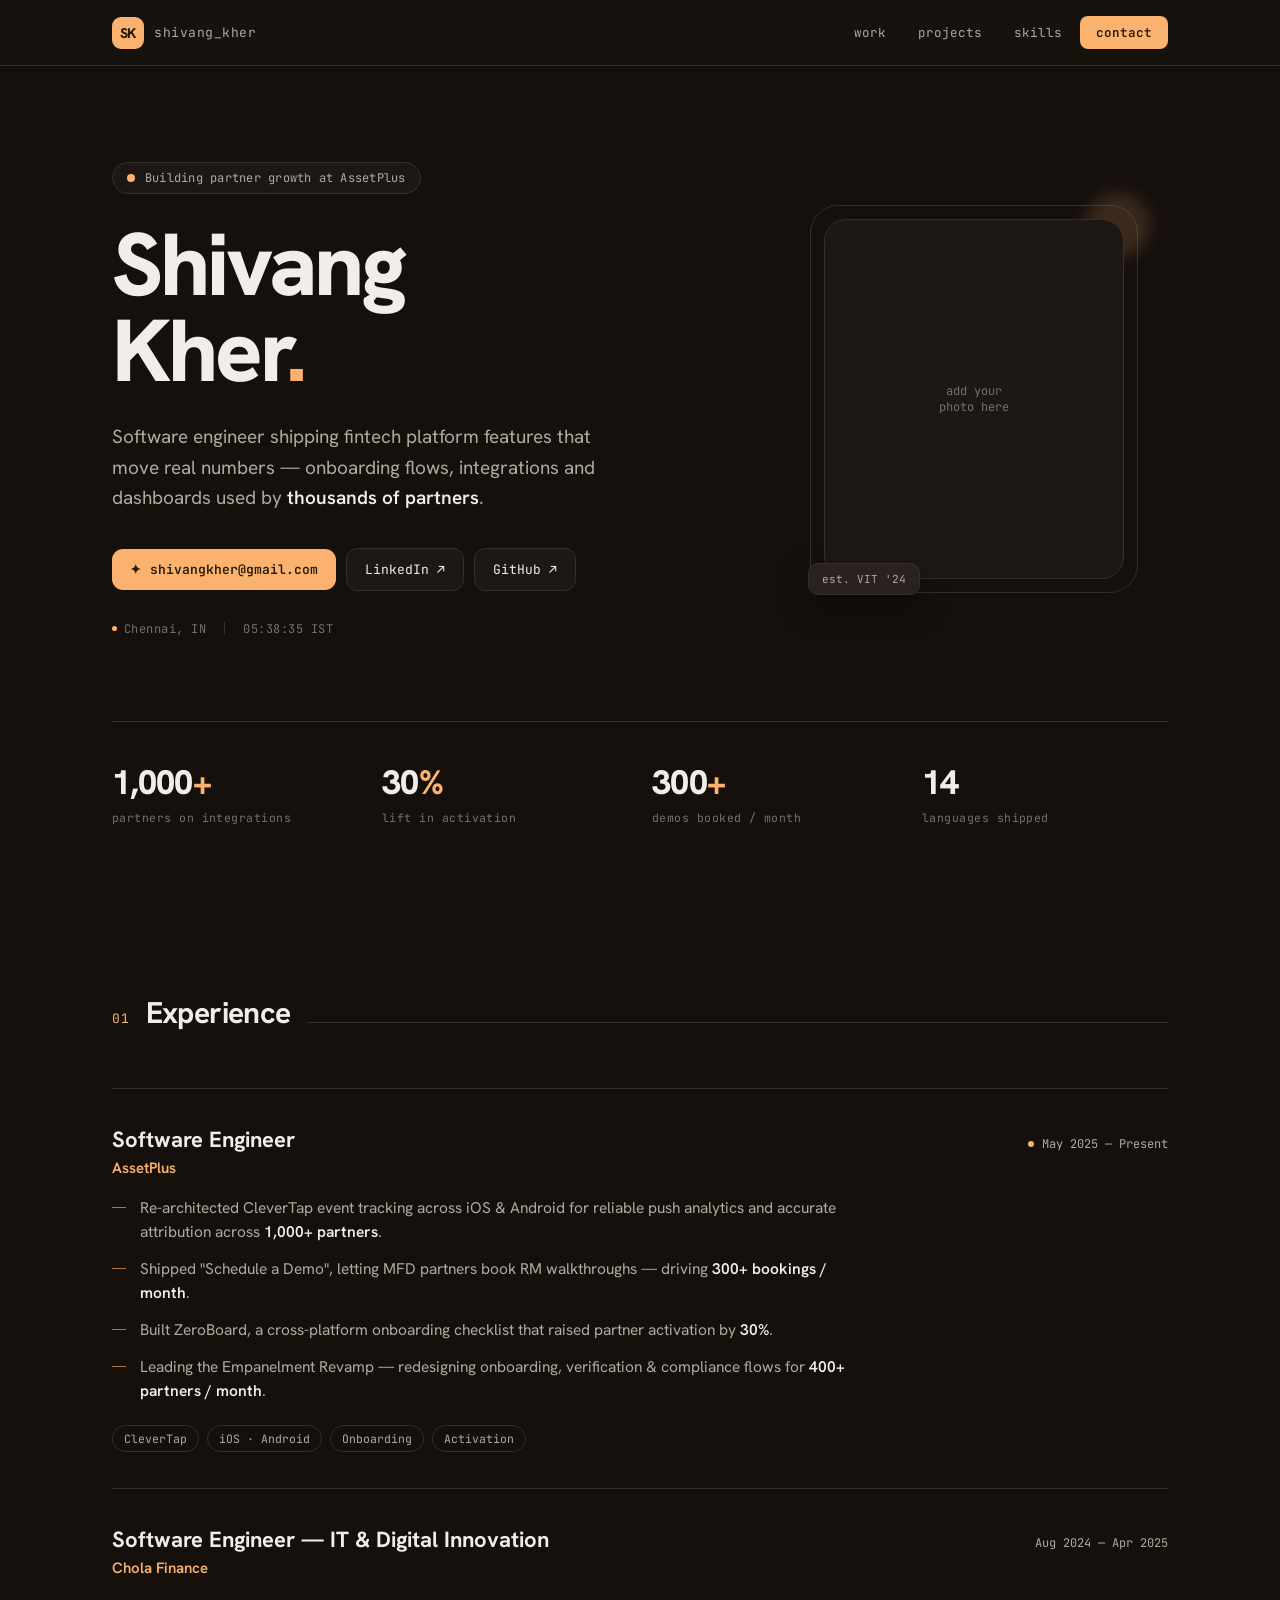
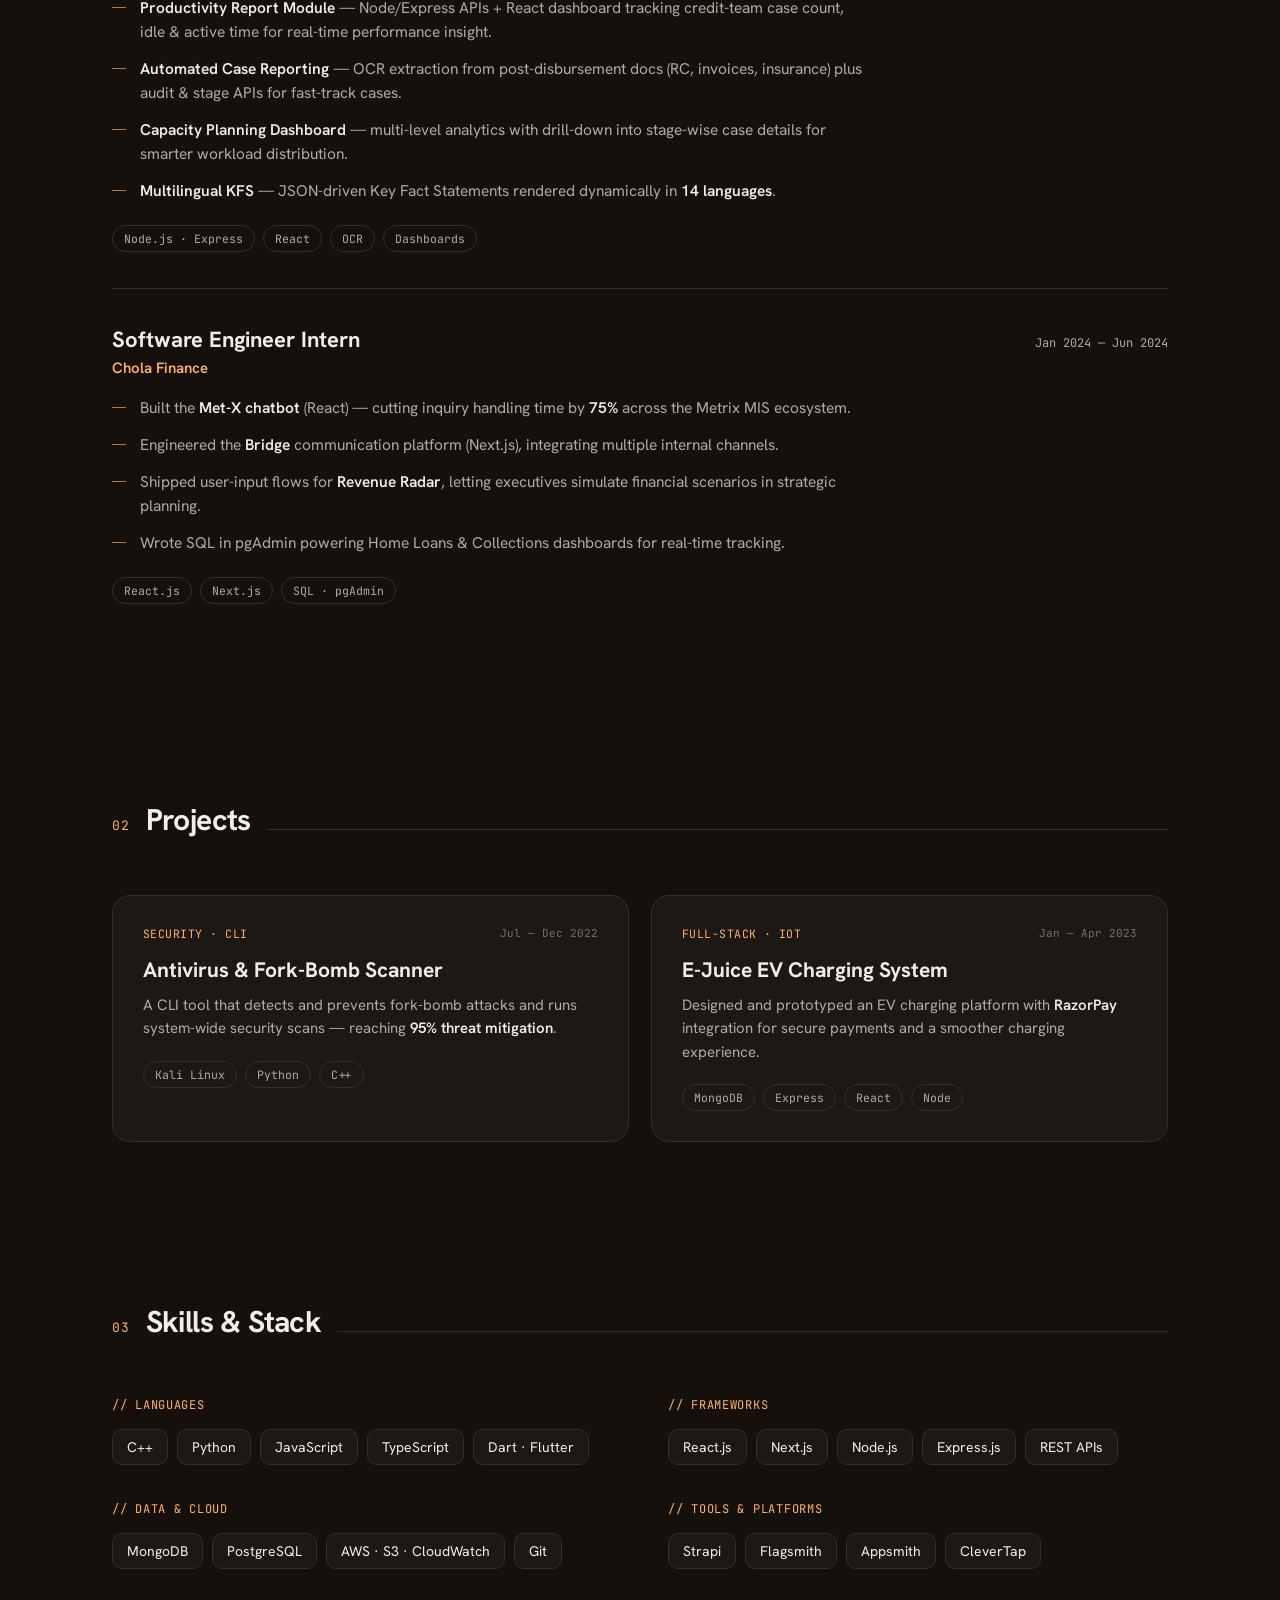
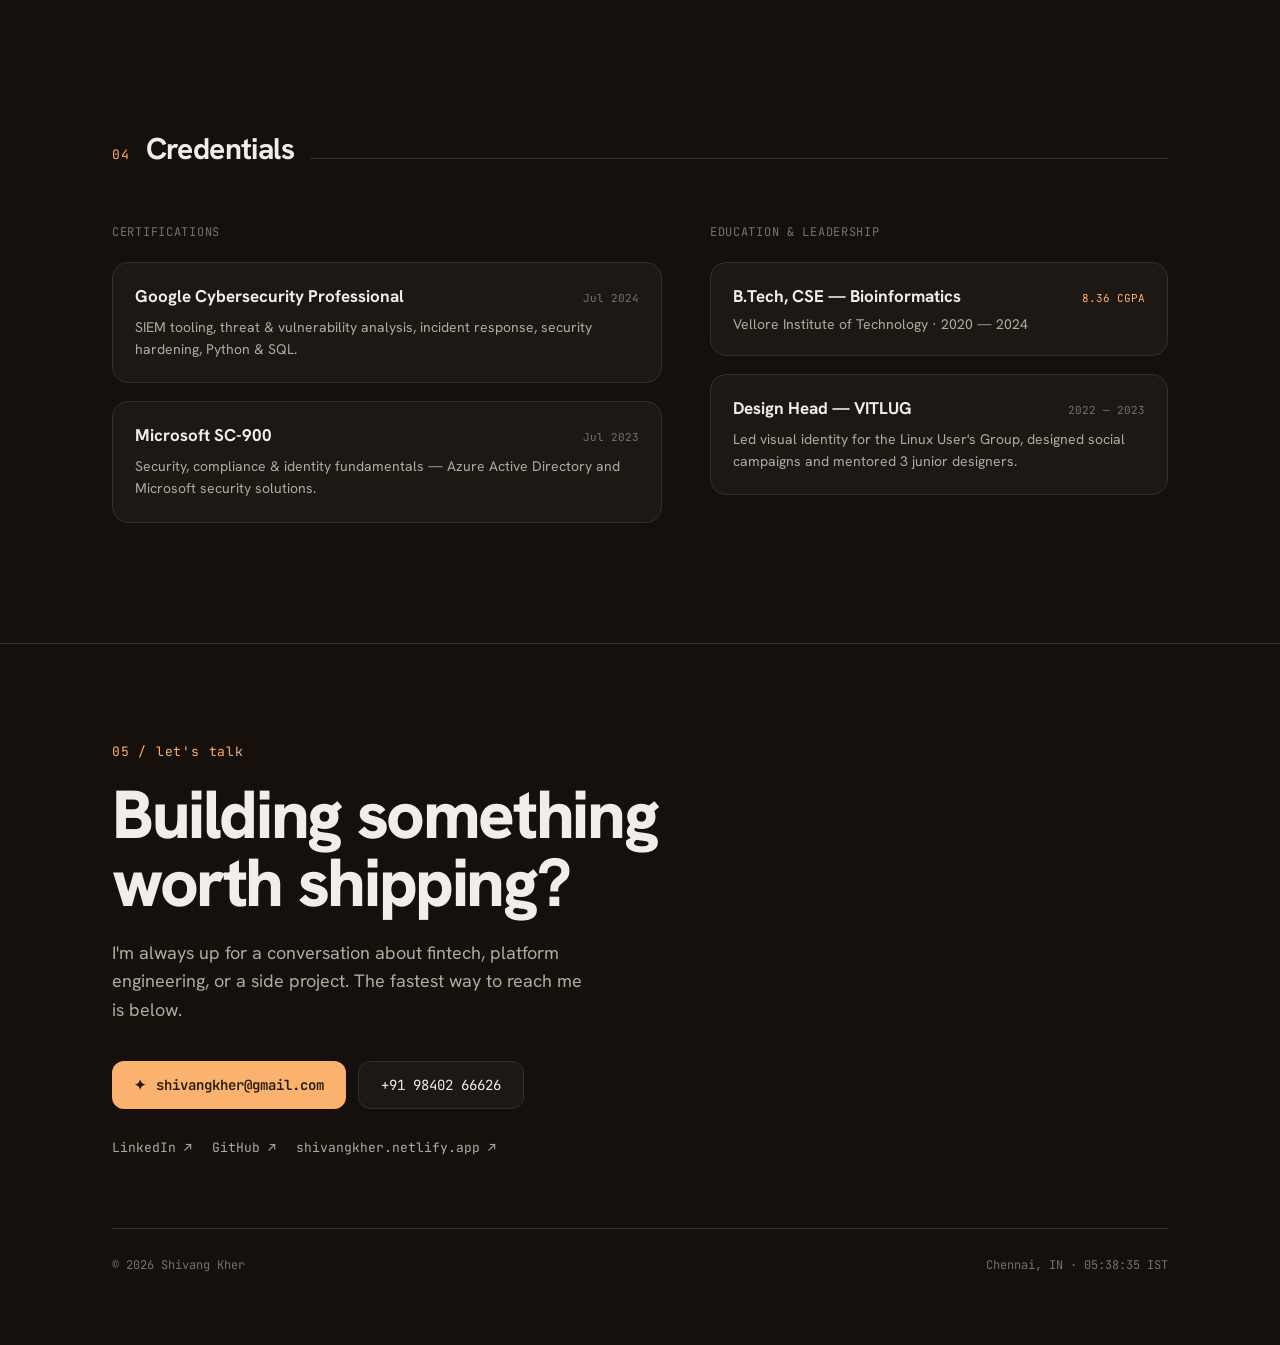
==== commit 60615182: "redesign: implement new portfolio design from Claude Design" ====
--- a/index.html
+++ b/index.html
@@ -1,334 +1,540 @@
 <!DOCTYPE html>
 <html lang="en">
-
 <head>
-    <meta charset="utf-8">
-    <title>Shivang's Portfolio</title>
-    <meta content="width=device-width, initial-scale=1.0" name="viewport">
-    <meta content="Free HTML Templates" name="keywords">
-    <meta content="Free HTML Templates" name="description">
-
-    <!-- Favicon -->
-    <link href="img/favicon.ico" rel="icon">
-
-    <!-- Google Web Fonts -->
-    <link rel="preconnect" href="https://fonts.gstatic.com">
-    <link href="https://fonts.googleapis.com/css2?family=Roboto:wght@300;400;500;700;900&display=swap" rel="stylesheet">
-
-    <!-- Font Awesome -->
-    <link href="https://cdnjs.cloudflare.com/ajax/libs/font-awesome/5.10.0/css/all.min.css" rel="stylesheet">
-
-    <!-- Libraries Stylesheet -->
-    <link href="lib/owlcarousel/assets/owl.carousel.min.css" rel="stylesheet">
-    <link href="lib/lightbox/css/lightbox.min.css" rel="stylesheet">
-
-    <!-- Customized Bootstrap Stylesheet -->
-    <link href="css/style.css" rel="stylesheet">
+  <meta charset="utf-8">
+  <meta name="viewport" content="width=device-width, initial-scale=1">
+  <title>Shivang Kher — Software Engineer</title>
+  <meta name="description" content="Software engineer shipping fintech platform features at AssetPlus — onboarding flows, integrations and dashboards used by thousands of MFD partners.">
+  <meta property="og:title" content="Shivang Kher — Software Engineer">
+  <meta property="og:description" content="Software engineer shipping fintech platform features at AssetPlus.">
+  <meta property="og:type" content="website">
+  <meta property="og:url" content="https://shivangkher.netlify.app">
+  <link rel="icon" href="man.ico">
+  <link rel="preconnect" href="https://fonts.googleapis.com">
+  <link rel="preconnect" href="https://fonts.gstatic.com" crossorigin>
+  <link href="https://fonts.googleapis.com/css2?family=Hanken+Grotesk:wght@400;500;600;700;800&family=JetBrains+Mono:wght@400;500;600&display=swap" rel="stylesheet">
+  <style>
+    *, *::before, *::after { box-sizing: border-box; }
+    html { scroll-behavior: smooth; }
+    body { margin: 0; }
+    ::selection { background: #d4a85445; }
+    ::-webkit-scrollbar { width: 11px; }
+    ::-webkit-scrollbar-track { background: #18140e; }
+    ::-webkit-scrollbar-thumb { background: #3a3228; border-radius: 6px; border: 3px solid #18140e; }
+
+    :root {
+      /* hex fallbacks for older Safari */
+      --bg:       #1e1810;
+      --surface:  #252118;
+      --surface2: #2e2920;
+      --fg:       #f2ede6;
+      --muted:    #b8ad9e;
+      --faint:    #7d7268;
+      --line:     #3a3228;
+      --accent:   #d4a854;
+      --accent-dim: #8c6e38;
+    }
+    /* Richer oklch values for modern browsers */
+    @supports (color: oklch(0 0 0)) {
+      :root {
+        --bg:       oklch(0.18 0.012 55);
+        --surface:  oklch(0.215 0.013 52);
+        --surface2: oklch(0.26 0.014 52);
+        --fg:       oklch(0.95 0.008 80);
+        --muted:    oklch(0.74 0.014 75);
+        --faint:    oklch(0.55 0.012 65);
+        --line:     oklch(0.31 0.012 55);
+        --accent:   oklch(0.82 0.12 62);
+        --accent-dim: oklch(0.62 0.09 60);
+      }
+    }
+
+    @keyframes enterUp { from { opacity: 0; transform: translateY(28px); } to { opacity: 1; transform: none; } }
+    @keyframes pulse   { 0%,100% { opacity:1; transform:scale(1); } 50% { opacity:.35; transform:scale(.6); } }
+    @keyframes floaty  { 0%,100% { transform:translateY(0); } 50% { transform:translateY(-10px); } }
+    @keyframes toastIn { from { opacity:0; transform:translateX(-50%) translateY(14px); } to { opacity:1; transform:translateX(-50%) translateY(0); } }
+    @keyframes revealUp { from { opacity:0; transform:translateY(34px); } to { opacity:1; transform:none; } }
+
+    [data-enter] { animation: enterUp 0.85s cubic-bezier(0.2,0.85,0.25,1) both; }
+
+    @supports (animation-timeline: view()) {
+      [data-reveal] { animation: revealUp both; animation-timeline: view(); animation-range: entry 2% cover 30%; }
+    }
+    /* Fallback for older browsers */
+    @supports not (animation-timeline: view()) {
+      [data-reveal] { opacity: 0; transform: translateY(34px); transition: opacity .8s cubic-bezier(0.2,.85,.25,1), transform .8s cubic-bezier(0.2,.85,.25,1); }
+      [data-reveal].revealed { opacity: 1; transform: none; }
+    }
+
+    .pulse  { animation: pulse  1.8s ease-in-out infinite; }
+    .floaty { animation: floaty 5s   ease-in-out infinite; }
+
+    /* Hover states */
+    .nav-link  { transition: color .2s, background .2s; }
+    .nav-link:hover  { color: var(--fg) !important; background: var(--surface) !important; }
+    .nav-cta   { transition: transform .2s, filter .2s; }
+    .nav-cta:hover   { transform: translateY(-1px); filter: brightness(1.06); }
+
+    .btn-accent  { transition: transform .2s, filter .2s; }
+    .btn-accent:hover  { transform: translateY(-2px); filter: brightness(1.06); }
+    .btn-outline { transition: transform .2s, border-color .2s, background .2s; }
+    .btn-outline:hover { transform: translateY(-2px); border-color: var(--accent-dim) !important; background: var(--surface2) !important; }
+
+    .chip { transition: border-color .2s, transform .2s; cursor: default; }
+    .chip:hover { border-color: var(--accent-dim) !important; transform: translateY(-2px); }
+
+    .project-card { transition: transform .25s, border-color .25s, background .25s; }
+    .project-card:hover { transform: translateY(-4px); border-color: var(--accent-dim) !important; background: var(--surface2) !important; }
+
+    .footer-link { transition: color .2s; }
+    .footer-link:hover { color: var(--accent) !important; }
+
+    /* Toast — class-driven animation so it re-triggers on each show */
+    #toast { display: none; position: fixed; bottom: 28px; left: 50%; transform: translateX(-50%); z-index: 100;
+             align-items: center; gap: 9px; padding: 12px 20px; border-radius: 100px;
+             background: var(--accent); color: #221a0c;
+             font-family: 'JetBrains Mono', monospace; font-size: 13px; font-weight: 600;
+             box-shadow: 0 16px 40px rgba(0,0,0,.45); white-space: nowrap; }
+    #toast.show { display: flex; animation: toastIn .3s ease both; }
+
+    /* Mobile nav */
+    #menu-btn { display: none; background: none; border: 1px solid var(--line); border-radius: 8px;
+                padding: 8px 10px; cursor: pointer; color: var(--muted); font-size: 18px; line-height: 1; }
+    #mobile-menu { display: none; position: fixed; inset: 0; top: 57px; z-index: 50;
+                   background: var(--bg); border-top: 1px solid var(--line);
+                   flex-direction: column; padding: 24px 32px; gap: 4px;
+                   font-family: 'JetBrains Mono', monospace; font-size: 15px; }
+    #mobile-menu a { text-decoration: none; color: var(--muted); padding: 12px 0;
+                     border-bottom: 1px solid var(--line); }
+    #mobile-menu a:last-child { border-bottom: none; color: #221a0c; background: var(--accent);
+                                 padding: 12px 16px; border-radius: 8px; font-weight: 600; text-align: center; }
+    #mobile-menu.open { display: flex; }
+
+    /* Skip link for keyboard users */
+    .skip-link { position: absolute; top: -999px; left: 8px; z-index: 200;
+                 background: var(--accent); color: #221a0c; padding: 8px 16px;
+                 border-radius: 0 0 8px 8px; font-family: 'JetBrains Mono', monospace;
+                 font-size: 13px; font-weight: 600; text-decoration: none; }
+    .skip-link:focus { top: 0; }
+
+    /* Responsive */
+    @media (max-width: 800px) {
+      .desktop-nav { display: none !important; }
+      #menu-btn    { display: block !important; }
+      .hero-grid   { grid-template-columns: 1fr !important; }
+      .hero-photo  { display: none !important; }
+      .metric-strip{ grid-template-columns: 1fr 1fr !important; }
+      .two-col     { grid-template-columns: 1fr !important; }
+      .skills-grid { grid-template-columns: 1fr !important; }
+    }
+  </style>
 </head>
-
-<body data-spy="scroll" data-target=".navbar" data-offset="51">
-    <!-- Navbar Start -->
-    <nav class="navbar fixed-top shadow-sm navbar-expand-lg bg-light navbar-light py-3 py-lg-0 px-lg-5">
-        <a href="index.html" class="navbar-brand ml-lg-3">
-            <h1 class="m-0 display-5"><span class="text-primary">Shivang</span> Kher</h1>
-        </a>
-        <button type="button" class="navbar-toggler" data-toggle="collapse" data-target="#navbarCollapse">
-            <span class="navbar-toggler-icon"></span>
+<body style="background:var(--bg); color:var(--fg); font-family:'Hanken Grotesk',system-ui,sans-serif; -webkit-font-smoothing:antialiased; overflow-x:hidden; min-height:100vh;">
+
+  <a href="#main-content" class="skip-link">Skip to content</a>
+
+  <!-- NAV -->
+  <nav aria-label="Site navigation" style="position:sticky; top:0; z-index:60; backdrop-filter:blur(14px); -webkit-backdrop-filter:blur(14px); background:color-mix(in srgb, #18140e 72%, transparent); border-bottom:1px solid var(--line);">
+    <div style="max-width:1120px; margin:0 auto; padding:16px 32px; display:flex; align-items:center; justify-content:space-between; gap:24px;">
+      <a href="#top" style="display:flex; align-items:center; gap:10px; text-decoration:none; color:var(--fg);">
+        <span style="display:grid; place-items:center; width:32px; height:32px; border-radius:9px; background:var(--accent); color:#221a0c; font-weight:800; font-size:14px; letter-spacing:-0.02em;">SK</span>
+        <span style="font-family:'JetBrains Mono',monospace; font-size:13px; letter-spacing:0.04em; color:var(--muted);">shivang_kher</span>
+      </a>
+      <div class="desktop-nav" style="display:flex; align-items:center; gap:4px; font-family:'JetBrains Mono',monospace; font-size:12.5px;">
+        <a href="#work"     class="nav-link" style="text-decoration:none; color:var(--muted); padding:8px 14px; border-radius:8px;">work</a>
+        <a href="#projects" class="nav-link" style="text-decoration:none; color:var(--muted); padding:8px 14px; border-radius:8px;">projects</a>
+        <a href="#skills"   class="nav-link" style="text-decoration:none; color:var(--muted); padding:8px 14px; border-radius:8px;">skills</a>
+        <a href="#contact"  class="nav-cta"  style="text-decoration:none; color:#221a0c; background:var(--accent); padding:8px 16px; border-radius:8px; font-weight:600;">contact</a>
+      </div>
+      <button id="menu-btn" type="button" aria-label="Toggle navigation menu" aria-expanded="false" aria-controls="mobile-menu">&#9776;</button>
+    </div>
+  </nav>
+
+  <!-- MOBILE MENU -->
+  <div id="mobile-menu" role="dialog" aria-label="Navigation menu">
+    <a href="#work"     onclick="closeMenu()">work</a>
+    <a href="#projects" onclick="closeMenu()">projects</a>
+    <a href="#skills"   onclick="closeMenu()">skills</a>
+    <a href="#contact"  onclick="closeMenu()">contact</a>
+  </div>
+
+  <main id="main-content">
+
+    <!-- HERO -->
+    <header id="top" style="max-width:1120px; margin:0 auto; padding:96px 32px 88px; scroll-margin-top:80px;">
+      <div class="hero-grid" style="display:grid; grid-template-columns:1.4fr 0.9fr; gap:64px; align-items:center;">
+        <div>
+          <div data-enter style="animation-delay:0.05s; display:inline-flex; align-items:center; gap:10px; padding:7px 14px; border:1px solid var(--line); border-radius:100px; background:var(--surface); margin-bottom:28px;">
+            <span class="pulse" aria-hidden="true" style="display:inline-block; width:8px; height:8px; border-radius:50%; background:var(--accent);"></span>
+            <span style="font-family:'JetBrains Mono',monospace; font-size:12px; color:var(--muted); letter-spacing:0.02em;">Building partner growth at AssetPlus</span>
+          </div>
+          <h1 data-enter style="animation-delay:0.12s; margin:0; font-size:clamp(48px,7vw,88px); line-height:0.98; font-weight:800; letter-spacing:-0.035em;">
+            Shivang<br>Kher<span style="color:var(--accent);" aria-hidden="true">.</span>
+          </h1>
+          <p data-enter style="animation-delay:0.2s; margin:28px 0 0; max-width:520px; font-size:19px; line-height:1.6; color:var(--muted);">
+            Software engineer shipping fintech platform features that move real numbers — onboarding flows, integrations and dashboards used by <strong style="color:var(--fg); font-weight:600;">thousands of partners</strong>.
+          </p>
+          <div data-enter style="animation-delay:0.28s; display:flex; flex-wrap:wrap; align-items:center; gap:10px; margin-top:34px;">
+            <button type="button" onclick="copyEmail()" class="btn-accent" style="display:inline-flex; align-items:center; gap:9px; padding:12px 18px; border-radius:11px; border:none; background:var(--accent); color:#221a0c; font-family:'JetBrains Mono',monospace; font-size:13px; font-weight:600; cursor:pointer;" aria-label="Copy email address to clipboard">
+              <span aria-hidden="true">✦</span> shivangkher@gmail.com
+            </button>
+            <a href="https://linkedin.com/in/shivang-kher-746761218" target="_blank" rel="noopener noreferrer" class="btn-outline" aria-label="LinkedIn profile (opens in new tab)" style="display:inline-flex; align-items:center; gap:8px; padding:12px 18px; border-radius:11px; border:1px solid var(--line); background:var(--surface); color:var(--fg); text-decoration:none; font-family:'JetBrains Mono',monospace; font-size:13px;">LinkedIn ↗</a>
+            <a href="https://github.com/Shivang-Kher" target="_blank" rel="noopener noreferrer" class="btn-outline" aria-label="GitHub profile (opens in new tab)" style="display:inline-flex; align-items:center; gap:8px; padding:12px 18px; border-radius:11px; border:1px solid var(--line); background:var(--surface); color:var(--fg); text-decoration:none; font-family:'JetBrains Mono',monospace; font-size:13px;">GitHub ↗</a>
+          </div>
+          <div data-enter style="animation-delay:0.36s; margin-top:30px; display:flex; align-items:center; gap:18px; font-family:'JetBrains Mono',monospace; font-size:12px; color:var(--faint); letter-spacing:0.04em;">
+            <span style="display:inline-flex; align-items:center; gap:7px;">
+              <span class="pulse" aria-hidden="true" style="display:inline-block; width:5px; height:5px; border-radius:50%; background:var(--accent);"></span>Chennai, IN
+            </span>
+            <span style="display:inline-flex; align-items:center; gap:18px;">
+              <span aria-hidden="true" style="display:inline-block; width:1px; height:13px; background:var(--line);"></span>
+              <span><span id="clock" aria-label="Current time in IST" aria-live="polite"></span> IST</span>
+            </span>
+          </div>
+        </div>
+
+        <div class="hero-photo" data-enter style="animation-delay:0.24s; display:flex; justify-content:center;" aria-hidden="true">
+          <div style="position:relative;">
+            <div style="position:absolute; inset:-14px; border-radius:28px; border:1px solid var(--line);"></div>
+            <div class="floaty" style="position:absolute; top:-26px; right:-26px; width:64px; height:64px; border-radius:50%; background:var(--accent); opacity:0.16; filter:blur(8px);"></div>
+            <!-- Replace this placeholder with: <img src="your-photo.jpg" alt="Shivang Kher" style="width:300px;height:360px;border-radius:22px;object-fit:cover;"> -->
+            <div style="width:300px; height:360px; border:1px solid var(--line); border-radius:22px; overflow:hidden; background:var(--surface); display:flex; align-items:center; justify-content:center; position:relative; z-index:1;">
+              <span style="font-family:'JetBrains Mono',monospace; font-size:12px; color:var(--faint); text-align:center; padding:16px;">add your<br>photo here</span>
+            </div>
+            <div style="position:absolute; bottom:-16px; left:-16px; z-index:2; padding:8px 13px; border-radius:10px; background:var(--surface2); border:1px solid var(--line); font-family:'JetBrains Mono',monospace; font-size:11px; color:var(--muted); box-shadow:0 12px 30px rgba(0,0,0,0.4);">est. VIT '24</div>
+          </div>
+        </div>
+      </div>
+
+      <!-- METRIC STRIP -->
+      <div class="metric-strip" data-enter style="animation-delay:0.44s; display:grid; grid-template-columns:repeat(4,1fr); gap:24px; margin-top:84px; padding-top:38px; border-top:1px solid var(--line);">
+        <div>
+          <div style="font-size:34px; font-weight:800; letter-spacing:-0.02em;">1,000<span style="color:var(--accent);">+</span></div>
+          <div style="font-family:'JetBrains Mono',monospace; font-size:11.5px; color:var(--faint); margin-top:6px; letter-spacing:0.04em;">partners on integrations</div>
+        </div>
+        <div>
+          <div style="font-size:34px; font-weight:800; letter-spacing:-0.02em;">30<span style="color:var(--accent);">%</span></div>
+          <div style="font-family:'JetBrains Mono',monospace; font-size:11.5px; color:var(--faint); margin-top:6px; letter-spacing:0.04em;">lift in activation</div>
+        </div>
+        <div>
+          <div style="font-size:34px; font-weight:800; letter-spacing:-0.02em;">300<span style="color:var(--accent);">+</span></div>
+          <div style="font-family:'JetBrains Mono',monospace; font-size:11.5px; color:var(--faint); margin-top:6px; letter-spacing:0.04em;">demos booked / month</div>
+        </div>
+        <div>
+          <div style="font-size:34px; font-weight:800; letter-spacing:-0.02em;">14</div>
+          <div style="font-family:'JetBrains Mono',monospace; font-size:11.5px; color:var(--faint); margin-top:6px; letter-spacing:0.04em;">languages shipped</div>
+        </div>
+      </div>
+    </header>
+
+    <!-- EXPERIENCE -->
+    <section id="work" data-reveal style="max-width:1120px; margin:0 auto; padding:80px 32px; scroll-margin-top:72px;">
+      <div style="display:flex; align-items:baseline; gap:16px; margin-bottom:56px;">
+        <span aria-hidden="true" style="font-family:'JetBrains Mono',monospace; font-size:13px; color:var(--accent); letter-spacing:0.06em;">01</span>
+        <h2 style="margin:0; font-size:30px; font-weight:700; letter-spacing:-0.02em;">Experience</h2>
+        <span aria-hidden="true" style="flex:1; height:1px; background:var(--line); display:inline-block;"></span>
+      </div>
+
+      <div style="display:flex; flex-direction:column;">
+        <!-- AssetPlus -->
+        <article style="padding:36px 0; border-top:1px solid var(--line);">
+          <div style="display:flex; flex-wrap:wrap; align-items:baseline; justify-content:space-between; gap:12px; margin-bottom:8px;">
+            <div>
+              <h3 style="margin:0; font-size:22px; font-weight:700;">Software Engineer</h3>
+              <div style="margin-top:4px; color:var(--accent); font-weight:600; font-size:15px;">AssetPlus</div>
+            </div>
+            <div style="display:inline-flex; align-items:center; gap:8px; font-family:'JetBrains Mono',monospace; font-size:12px; color:var(--muted);">
+              <span class="pulse" aria-hidden="true" style="display:inline-block; width:6px; height:6px; border-radius:50%; background:var(--accent);"></span>May 2025 — Present
+            </div>
+          </div>
+          <ul style="list-style:none; margin:18px 0 0; padding:0; display:flex; flex-direction:column; gap:13px; max-width:760px;">
+            <li style="display:flex; gap:14px; color:var(--muted); font-size:15.5px; line-height:1.55;"><span aria-hidden="true" style="display:inline-block; margin-top:11px; width:14px; height:1.5px; background:var(--accent-dim); flex:none;"></span><span>Re-architected CleverTap event tracking across iOS &amp; Android for reliable push analytics and accurate attribution across <strong style="color:var(--fg); font-weight:600;">1,000+ partners</strong>.</span></li>
+            <li style="display:flex; gap:14px; color:var(--muted); font-size:15.5px; line-height:1.55;"><span aria-hidden="true" style="display:inline-block; margin-top:11px; width:14px; height:1.5px; background:var(--accent-dim); flex:none;"></span><span>Shipped "Schedule a Demo", letting MFD partners book RM walkthroughs — driving <strong style="color:var(--fg); font-weight:600;">300+ bookings / month</strong>.</span></li>
+            <li style="display:flex; gap:14px; color:var(--muted); font-size:15.5px; line-height:1.55;"><span aria-hidden="true" style="display:inline-block; margin-top:11px; width:14px; height:1.5px; background:var(--accent-dim); flex:none;"></span><span>Built ZeroBoard, a cross-platform onboarding checklist that raised partner activation by <strong style="color:var(--fg); font-weight:600;">30%</strong>.</span></li>
+            <li style="display:flex; gap:14px; color:var(--muted); font-size:15.5px; line-height:1.55;"><span aria-hidden="true" style="display:inline-block; margin-top:11px; width:14px; height:1.5px; background:var(--accent-dim); flex:none;"></span><span>Leading the Empanelment Revamp — redesigning onboarding, verification &amp; compliance flows for <strong style="color:var(--fg); font-weight:600;">400+ partners / month</strong>.</span></li>
+          </ul>
+          <div style="display:flex; flex-wrap:wrap; gap:8px; margin-top:22px;">
+            <span class="chip" style="font-family:'JetBrains Mono',monospace; font-size:11.5px; color:var(--muted); padding:5px 11px; border:1px solid var(--line); border-radius:100px;">CleverTap</span>
+            <span class="chip" style="font-family:'JetBrains Mono',monospace; font-size:11.5px; color:var(--muted); padding:5px 11px; border:1px solid var(--line); border-radius:100px;">iOS · Android</span>
+            <span class="chip" style="font-family:'JetBrains Mono',monospace; font-size:11.5px; color:var(--muted); padding:5px 11px; border:1px solid var(--line); border-radius:100px;">Onboarding</span>
+            <span class="chip" style="font-family:'JetBrains Mono',monospace; font-size:11.5px; color:var(--muted); padding:5px 11px; border:1px solid var(--line); border-radius:100px;">Activation</span>
+          </div>
+        </article>
+
+        <!-- Chola full-time -->
+        <article style="padding:36px 0; border-top:1px solid var(--line);">
+          <div style="display:flex; flex-wrap:wrap; align-items:baseline; justify-content:space-between; gap:12px; margin-bottom:8px;">
+            <div>
+              <h3 style="margin:0; font-size:22px; font-weight:700;">Software Engineer — IT &amp; Digital Innovation</h3>
+              <div style="margin-top:4px; color:var(--accent); font-weight:600; font-size:15px;">Chola Finance</div>
+            </div>
+            <div style="font-family:'JetBrains Mono',monospace; font-size:12px; color:var(--muted);">Aug 2024 — Apr 2025</div>
+          </div>
+          <ul style="list-style:none; margin:18px 0 0; padding:0; display:flex; flex-direction:column; gap:13px; max-width:760px;">
+            <li style="display:flex; gap:14px; color:var(--muted); font-size:15.5px; line-height:1.55;"><span aria-hidden="true" style="display:inline-block; margin-top:11px; width:14px; height:1.5px; background:var(--accent-dim); flex:none;"></span><span><strong style="color:var(--fg); font-weight:600;">Productivity Report Module</strong> — Node/Express APIs + React dashboard tracking credit-team case count, idle &amp; active time for real-time performance insight.</span></li>
+            <li style="display:flex; gap:14px; color:var(--muted); font-size:15.5px; line-height:1.55;"><span aria-hidden="true" style="display:inline-block; margin-top:11px; width:14px; height:1.5px; background:var(--accent-dim); flex:none;"></span><span><strong style="color:var(--fg); font-weight:600;">Automated Case Reporting</strong> — OCR extraction from post-disbursement docs (RC, invoices, insurance) plus audit &amp; stage APIs for fast-track cases.</span></li>
+            <li style="display:flex; gap:14px; color:var(--muted); font-size:15.5px; line-height:1.55;"><span aria-hidden="true" style="display:inline-block; margin-top:11px; width:14px; height:1.5px; background:var(--accent-dim); flex:none;"></span><span><strong style="color:var(--fg); font-weight:600;">Capacity Planning Dashboard</strong> — multi-level analytics with drill-down into stage-wise case details for smarter workload distribution.</span></li>
+            <li style="display:flex; gap:14px; color:var(--muted); font-size:15.5px; line-height:1.55;"><span aria-hidden="true" style="display:inline-block; margin-top:11px; width:14px; height:1.5px; background:var(--accent-dim); flex:none;"></span><span><strong style="color:var(--fg); font-weight:600;">Multilingual KFS</strong> — JSON-driven Key Fact Statements rendered dynamically in <strong style="color:var(--fg); font-weight:600;">14 languages</strong>.</span></li>
+          </ul>
+          <div style="display:flex; flex-wrap:wrap; gap:8px; margin-top:22px;">
+            <span class="chip" style="font-family:'JetBrains Mono',monospace; font-size:11.5px; color:var(--muted); padding:5px 11px; border:1px solid var(--line); border-radius:100px;">Node.js · Express</span>
+            <span class="chip" style="font-family:'JetBrains Mono',monospace; font-size:11.5px; color:var(--muted); padding:5px 11px; border:1px solid var(--line); border-radius:100px;">React</span>
+            <span class="chip" style="font-family:'JetBrains Mono',monospace; font-size:11.5px; color:var(--muted); padding:5px 11px; border:1px solid var(--line); border-radius:100px;">OCR</span>
+            <span class="chip" style="font-family:'JetBrains Mono',monospace; font-size:11.5px; color:var(--muted); padding:5px 11px; border:1px solid var(--line); border-radius:100px;">Dashboards</span>
+          </div>
+        </article>
+
+        <!-- Chola intern -->
+        <article style="padding:36px 0; border-top:1px solid var(--line);">
+          <div style="display:flex; flex-wrap:wrap; align-items:baseline; justify-content:space-between; gap:12px; margin-bottom:8px;">
+            <div>
+              <h3 style="margin:0; font-size:22px; font-weight:700;">Software Engineer Intern</h3>
+              <div style="margin-top:4px; color:var(--accent); font-weight:600; font-size:15px;">Chola Finance</div>
+            </div>
+            <div style="font-family:'JetBrains Mono',monospace; font-size:12px; color:var(--muted);">Jan 2024 — Jun 2024</div>
+          </div>
+          <ul style="list-style:none; margin:18px 0 0; padding:0; display:flex; flex-direction:column; gap:13px; max-width:760px;">
+            <li style="display:flex; gap:14px; color:var(--muted); font-size:15.5px; line-height:1.55;"><span aria-hidden="true" style="display:inline-block; margin-top:11px; width:14px; height:1.5px; background:var(--accent-dim); flex:none;"></span><span>Built the <strong style="color:var(--fg); font-weight:600;">Met-X chatbot</strong> (React) — cutting inquiry handling time by <strong style="color:var(--fg); font-weight:600;">75%</strong> across the Metrix MIS ecosystem.</span></li>
+            <li style="display:flex; gap:14px; color:var(--muted); font-size:15.5px; line-height:1.55;"><span aria-hidden="true" style="display:inline-block; margin-top:11px; width:14px; height:1.5px; background:var(--accent-dim); flex:none;"></span><span>Engineered the <strong style="color:var(--fg); font-weight:600;">Bridge</strong> communication platform (Next.js), integrating multiple internal channels.</span></li>
+            <li style="display:flex; gap:14px; color:var(--muted); font-size:15.5px; line-height:1.55;"><span aria-hidden="true" style="display:inline-block; margin-top:11px; width:14px; height:1.5px; background:var(--accent-dim); flex:none;"></span><span>Shipped user-input flows for <strong style="color:var(--fg); font-weight:600;">Revenue Radar</strong>, letting executives simulate financial scenarios in strategic planning.</span></li>
+            <li style="display:flex; gap:14px; color:var(--muted); font-size:15.5px; line-height:1.55;"><span aria-hidden="true" style="display:inline-block; margin-top:11px; width:14px; height:1.5px; background:var(--accent-dim); flex:none;"></span><span>Wrote SQL in pgAdmin powering Home Loans &amp; Collections dashboards for real-time tracking.</span></li>
+          </ul>
+          <div style="display:flex; flex-wrap:wrap; gap:8px; margin-top:22px;">
+            <span class="chip" style="font-family:'JetBrains Mono',monospace; font-size:11.5px; color:var(--muted); padding:5px 11px; border:1px solid var(--line); border-radius:100px;">React.js</span>
+            <span class="chip" style="font-family:'JetBrains Mono',monospace; font-size:11.5px; color:var(--muted); padding:5px 11px; border:1px solid var(--line); border-radius:100px;">Next.js</span>
+            <span class="chip" style="font-family:'JetBrains Mono',monospace; font-size:11.5px; color:var(--muted); padding:5px 11px; border:1px solid var(--line); border-radius:100px;">SQL · pgAdmin</span>
+          </div>
+        </article>
+      </div>
+    </section>
+
+    <!-- PROJECTS -->
+    <section id="projects" data-reveal style="max-width:1120px; margin:0 auto; padding:80px 32px; scroll-margin-top:72px;">
+      <div style="display:flex; align-items:baseline; gap:16px; margin-bottom:56px;">
+        <span aria-hidden="true" style="font-family:'JetBrains Mono',monospace; font-size:13px; color:var(--accent); letter-spacing:0.06em;">02</span>
+        <h2 style="margin:0; font-size:30px; font-weight:700; letter-spacing:-0.02em;">Projects</h2>
+        <span aria-hidden="true" style="flex:1; height:1px; background:var(--line); display:inline-block;"></span>
+      </div>
+      <div class="two-col" style="display:grid; grid-template-columns:1fr 1fr; gap:22px;">
+        <article class="project-card" style="padding:30px; border:1px solid var(--line); border-radius:18px; background:var(--surface);">
+          <div style="display:flex; align-items:center; justify-content:space-between; gap:12px;">
+            <span style="font-family:'JetBrains Mono',monospace; font-size:11.5px; color:var(--accent); letter-spacing:0.04em;">SECURITY · CLI</span>
+            <span style="font-family:'JetBrains Mono',monospace; font-size:11px; color:var(--faint);">Jul — Dec 2022</span>
+          </div>
+          <h3 style="margin:16px 0 0; font-size:21px; font-weight:700; line-height:1.2;">Antivirus &amp; Fork-Bomb Scanner</h3>
+          <p style="margin:12px 0 0; color:var(--muted); font-size:15px; line-height:1.55;">A CLI tool that detects and prevents fork-bomb attacks and runs system-wide security scans — reaching <strong style="color:var(--fg); font-weight:600;">95% threat mitigation</strong>.</p>
+          <div style="display:flex; flex-wrap:wrap; gap:8px; margin-top:20px;">
+            <span class="chip" style="font-family:'JetBrains Mono',monospace; font-size:11.5px; color:var(--muted); padding:5px 11px; border:1px solid var(--line); border-radius:100px;">Kali Linux</span>
+            <span class="chip" style="font-family:'JetBrains Mono',monospace; font-size:11.5px; color:var(--muted); padding:5px 11px; border:1px solid var(--line); border-radius:100px;">Python</span>
+            <span class="chip" style="font-family:'JetBrains Mono',monospace; font-size:11.5px; color:var(--muted); padding:5px 11px; border:1px solid var(--line); border-radius:100px;">C++</span>
+          </div>
+        </article>
+        <article class="project-card" style="padding:30px; border:1px solid var(--line); border-radius:18px; background:var(--surface);">
+          <div style="display:flex; align-items:center; justify-content:space-between; gap:12px;">
+            <span style="font-family:'JetBrains Mono',monospace; font-size:11.5px; color:var(--accent); letter-spacing:0.04em;">FULL-STACK · IOT</span>
+            <span style="font-family:'JetBrains Mono',monospace; font-size:11px; color:var(--faint);">Jan — Apr 2023</span>
+          </div>
+          <h3 style="margin:16px 0 0; font-size:21px; font-weight:700; line-height:1.2;">E-Juice EV Charging System</h3>
+          <p style="margin:12px 0 0; color:var(--muted); font-size:15px; line-height:1.55;">Designed and prototyped an EV charging platform with <strong style="color:var(--fg); font-weight:600;">RazorPay</strong> integration for secure payments and a smoother charging experience.</p>
+          <div style="display:flex; flex-wrap:wrap; gap:8px; margin-top:20px;">
+            <span class="chip" style="font-family:'JetBrains Mono',monospace; font-size:11.5px; color:var(--muted); padding:5px 11px; border:1px solid var(--line); border-radius:100px;">MongoDB</span>
+            <span class="chip" style="font-family:'JetBrains Mono',monospace; font-size:11.5px; color:var(--muted); padding:5px 11px; border:1px solid var(--line); border-radius:100px;">Express</span>
+            <span class="chip" style="font-family:'JetBrains Mono',monospace; font-size:11.5px; color:var(--muted); padding:5px 11px; border:1px solid var(--line); border-radius:100px;">React</span>
+            <span class="chip" style="font-family:'JetBrains Mono',monospace; font-size:11.5px; color:var(--muted); padding:5px 11px; border:1px solid var(--line); border-radius:100px;">Node</span>
+          </div>
+        </article>
+      </div>
+    </section>
+
+    <!-- SKILLS -->
+    <section id="skills" data-reveal style="max-width:1120px; margin:0 auto; padding:80px 32px; scroll-margin-top:72px;">
+      <div style="display:flex; align-items:baseline; gap:16px; margin-bottom:56px;">
+        <span aria-hidden="true" style="font-family:'JetBrains Mono',monospace; font-size:13px; color:var(--accent); letter-spacing:0.06em;">03</span>
+        <h2 style="margin:0; font-size:30px; font-weight:700; letter-spacing:-0.02em;">Skills &amp; Stack</h2>
+        <span aria-hidden="true" style="flex:1; height:1px; background:var(--line); display:inline-block;"></span>
+      </div>
+      <div class="skills-grid" style="display:grid; grid-template-columns:repeat(2,1fr); gap:36px 56px;">
+        <div>
+          <div style="font-family:'JetBrains Mono',monospace; font-size:12px; color:var(--accent); letter-spacing:0.06em; margin-bottom:16px;">// LANGUAGES</div>
+          <div style="display:flex; flex-wrap:wrap; gap:9px;">
+            <span class="chip" style="font-size:14px; color:var(--fg); padding:8px 14px; border:1px solid var(--line); border-radius:10px; background:var(--surface);">C++</span>
+            <span class="chip" style="font-size:14px; color:var(--fg); padding:8px 14px; border:1px solid var(--line); border-radius:10px; background:var(--surface);">Python</span>
+            <span class="chip" style="font-size:14px; color:var(--fg); padding:8px 14px; border:1px solid var(--line); border-radius:10px; background:var(--surface);">JavaScript</span>
+            <span class="chip" style="font-size:14px; color:var(--fg); padding:8px 14px; border:1px solid var(--line); border-radius:10px; background:var(--surface);">TypeScript</span>
+            <span class="chip" style="font-size:14px; color:var(--fg); padding:8px 14px; border:1px solid var(--line); border-radius:10px; background:var(--surface);">Dart · Flutter</span>
+          </div>
+        </div>
+        <div>
+          <div style="font-family:'JetBrains Mono',monospace; font-size:12px; color:var(--accent); letter-spacing:0.06em; margin-bottom:16px;">// FRAMEWORKS</div>
+          <div style="display:flex; flex-wrap:wrap; gap:9px;">
+            <span class="chip" style="font-size:14px; color:var(--fg); padding:8px 14px; border:1px solid var(--line); border-radius:10px; background:var(--surface);">React.js</span>
+            <span class="chip" style="font-size:14px; color:var(--fg); padding:8px 14px; border:1px solid var(--line); border-radius:10px; background:var(--surface);">Next.js</span>
+            <span class="chip" style="font-size:14px; color:var(--fg); padding:8px 14px; border:1px solid var(--line); border-radius:10px; background:var(--surface);">Node.js</span>
+            <span class="chip" style="font-size:14px; color:var(--fg); padding:8px 14px; border:1px solid var(--line); border-radius:10px; background:var(--surface);">Express.js</span>
+            <span class="chip" style="font-size:14px; color:var(--fg); padding:8px 14px; border:1px solid var(--line); border-radius:10px; background:var(--surface);">REST APIs</span>
+          </div>
+        </div>
+        <div>
+          <div style="font-family:'JetBrains Mono',monospace; font-size:12px; color:var(--accent); letter-spacing:0.06em; margin-bottom:16px;">// DATA &amp; CLOUD</div>
+          <div style="display:flex; flex-wrap:wrap; gap:9px;">
+            <span class="chip" style="font-size:14px; color:var(--fg); padding:8px 14px; border:1px solid var(--line); border-radius:10px; background:var(--surface);">MongoDB</span>
+            <span class="chip" style="font-size:14px; color:var(--fg); padding:8px 14px; border:1px solid var(--line); border-radius:10px; background:var(--surface);">PostgreSQL</span>
+            <span class="chip" style="font-size:14px; color:var(--fg); padding:8px 14px; border:1px solid var(--line); border-radius:10px; background:var(--surface);">AWS · S3 · CloudWatch</span>
+            <span class="chip" style="font-size:14px; color:var(--fg); padding:8px 14px; border:1px solid var(--line); border-radius:10px; background:var(--surface);">Git</span>
+          </div>
+        </div>
+        <div>
+          <div style="font-family:'JetBrains Mono',monospace; font-size:12px; color:var(--accent); letter-spacing:0.06em; margin-bottom:16px;">// TOOLS &amp; PLATFORMS</div>
+          <div style="display:flex; flex-wrap:wrap; gap:9px;">
+            <span class="chip" style="font-size:14px; color:var(--fg); padding:8px 14px; border:1px solid var(--line); border-radius:10px; background:var(--surface);">Strapi</span>
+            <span class="chip" style="font-size:14px; color:var(--fg); padding:8px 14px; border:1px solid var(--line); border-radius:10px; background:var(--surface);">Flagsmith</span>
+            <span class="chip" style="font-size:14px; color:var(--fg); padding:8px 14px; border:1px solid var(--line); border-radius:10px; background:var(--surface);">Appsmith</span>
+            <span class="chip" style="font-size:14px; color:var(--fg); padding:8px 14px; border:1px solid var(--line); border-radius:10px; background:var(--surface);">CleverTap</span>
+          </div>
+        </div>
+      </div>
+    </section>
+
+    <!-- CREDENTIALS -->
+    <section data-reveal style="max-width:1120px; margin:0 auto; padding:80px 32px; scroll-margin-top:72px;">
+      <div style="display:flex; align-items:baseline; gap:16px; margin-bottom:56px;">
+        <span aria-hidden="true" style="font-family:'JetBrains Mono',monospace; font-size:13px; color:var(--accent); letter-spacing:0.06em;">04</span>
+        <h2 style="margin:0; font-size:30px; font-weight:700; letter-spacing:-0.02em;">Credentials</h2>
+        <span aria-hidden="true" style="flex:1; height:1px; background:var(--line); display:inline-block;"></span>
+      </div>
+      <div class="two-col" style="display:grid; grid-template-columns:1.2fr 1fr; gap:48px;">
+        <div>
+          <div style="font-family:'JetBrains Mono',monospace; font-size:12px; color:var(--faint); letter-spacing:0.06em; margin-bottom:22px;">CERTIFICATIONS</div>
+          <div style="display:flex; flex-direction:column; gap:18px;">
+            <div style="padding:22px; border:1px solid var(--line); border-radius:16px; background:var(--surface);">
+              <div style="display:flex; align-items:baseline; justify-content:space-between; gap:12px;">
+                <h3 style="margin:0; font-size:17px; font-weight:700;">Google Cybersecurity Professional</h3>
+                <span style="font-family:'JetBrains Mono',monospace; font-size:11px; color:var(--faint); flex:none;">Jul 2024</span>
+              </div>
+              <p style="margin:10px 0 0; font-size:14px; color:var(--muted); line-height:1.55;">SIEM tooling, threat &amp; vulnerability analysis, incident response, security hardening, Python &amp; SQL.</p>
+            </div>
+            <div style="padding:22px; border:1px solid var(--line); border-radius:16px; background:var(--surface);">
+              <div style="display:flex; align-items:baseline; justify-content:space-between; gap:12px;">
+                <h3 style="margin:0; font-size:17px; font-weight:700;">Microsoft SC-900</h3>
+                <span style="font-family:'JetBrains Mono',monospace; font-size:11px; color:var(--faint); flex:none;">Jul 2023</span>
+              </div>
+              <p style="margin:10px 0 0; font-size:14px; color:var(--muted); line-height:1.55;">Security, compliance &amp; identity fundamentals — Azure Active Directory and Microsoft security solutions.</p>
+            </div>
+          </div>
+        </div>
+        <div>
+          <div style="font-family:'JetBrains Mono',monospace; font-size:12px; color:var(--faint); letter-spacing:0.06em; margin-bottom:22px;">EDUCATION &amp; LEADERSHIP</div>
+          <div style="display:flex; flex-direction:column; gap:18px;">
+            <div style="padding:22px; border:1px solid var(--line); border-radius:16px; background:var(--surface);">
+              <div style="display:flex; align-items:baseline; justify-content:space-between; gap:12px;">
+                <h3 style="margin:0; font-size:17px; font-weight:700;">B.Tech, CSE — Bioinformatics</h3>
+                <span style="font-family:'JetBrains Mono',monospace; font-size:11px; color:var(--accent); flex:none;">8.36 CGPA</span>
+              </div>
+              <p style="margin:8px 0 0; font-size:14px; color:var(--muted);">Vellore Institute of Technology · 2020 — 2024</p>
+            </div>
+            <div style="padding:22px; border:1px solid var(--line); border-radius:16px; background:var(--surface);">
+              <div style="display:flex; align-items:baseline; justify-content:space-between; gap:12px;">
+                <h3 style="margin:0; font-size:17px; font-weight:700;">Design Head — VITLUG</h3>
+                <span style="font-family:'JetBrains Mono',monospace; font-size:11px; color:var(--faint); flex:none;">2022 — 2023</span>
+              </div>
+              <p style="margin:10px 0 0; font-size:14px; color:var(--muted); line-height:1.55;">Led visual identity for the Linux User's Group, designed social campaigns and mentored 3 junior designers.</p>
+            </div>
+          </div>
+        </div>
+      </div>
+    </section>
+
+  </main>
+
+  <!-- CONTACT / FOOTER -->
+  <footer id="contact" data-reveal style="border-top:1px solid var(--line); margin-top:40px;">
+    <div style="max-width:1120px; margin:0 auto; padding:96px 32px 72px; scroll-margin-top:72px;">
+      <span style="font-family:'JetBrains Mono',monospace; font-size:13px; color:var(--accent); letter-spacing:0.06em;">05 / let's talk</span>
+      <h2 style="margin:20px 0 0; font-size:clamp(40px,6vw,68px); font-weight:800; letter-spacing:-0.035em; line-height:1;">Building something<br>worth shipping?</h2>
+      <p style="margin:22px 0 0; max-width:480px; font-size:18px; color:var(--muted); line-height:1.6;">I'm always up for a conversation about fintech, platform engineering, or a side project. The fastest way to reach me is below.</p>
+      <div style="display:flex; flex-wrap:wrap; gap:12px; margin-top:36px;">
+        <button type="button" onclick="copyEmail()" class="btn-accent" aria-label="Copy email address to clipboard" style="display:inline-flex; align-items:center; gap:10px; padding:14px 22px; border-radius:12px; border:none; background:var(--accent); color:#221a0c; font-family:'JetBrains Mono',monospace; font-size:14px; font-weight:600; cursor:pointer;">
+          <span aria-hidden="true">✦</span> shivangkher@gmail.com
         </button>
-        <div class="collapse navbar-collapse px-lg-3" id="navbarCollapse">
-            <div class="navbar-nav m-auto py-0">
-                <a href="#home" class="nav-item nav-link active">Home</a>
-                <a href="#about" class="nav-item nav-link">About</a>
-                <a href="#qualification" class="nav-item nav-link">Quality</a>
-                <a href="#skill" class="nav-item nav-link">Skill</a>
-                <a href="#projects" class="nav-item nav-link">Projects</a>
-            </div>
-            <a href="https://drive.google.com/file/d/1KOQNBeL9IRTWSZmJI9s8aM3Rnozr5TBp/view?usp=sharing" class="btn btn-outline-primary d-none d-lg-block">Download resume</a>
-        </div>
-    </nav>
-    <!-- Navbar End -->
-
-
-    <!-- Video Modal Start -->
-    <div class="modal fade" id="videoModal" tabindex="-1" role="dialog" aria-labelledby="exampleModalLabel" aria-hidden="true">
-        <div class="modal-dialog" role="document">
-            <div class="modal-content">
-                <div class="modal-body">
-                    <button type="button" class="close" data-dismiss="modal" aria-label="Close">
-                        <span aria-hidden="true">&times;</span>
-                    </button>
-                    <!-- 16:9 aspect ratio -->
-                    <div class="embed-responsive embed-responsive-16by9">
-                        <iframe class="embed-responsive-item" src="" id="video"  allowscriptaccess="always" allow="autoplay"></iframe>
-                    </div>
-                </div>
-            </div>
-        </div>
+        <a href="tel:+919840266626" class="btn-outline" style="display:inline-flex; align-items:center; gap:8px; padding:14px 22px; border-radius:12px; border:1px solid var(--line); background:var(--surface); color:var(--fg); text-decoration:none; font-family:'JetBrains Mono',monospace; font-size:14px;">+91 98402 66626</a>
+      </div>
+      <div style="display:flex; flex-wrap:wrap; gap:20px; margin-top:30px; font-family:'JetBrains Mono',monospace; font-size:13px;">
+        <a href="https://linkedin.com/in/shivang-kher-746761218" target="_blank" rel="noopener noreferrer" aria-label="LinkedIn (opens in new tab)" class="footer-link" style="color:var(--muted); text-decoration:none;">LinkedIn ↗</a>
+        <a href="https://github.com/Shivang-Kher" target="_blank" rel="noopener noreferrer" aria-label="GitHub (opens in new tab)" class="footer-link" style="color:var(--muted); text-decoration:none;">GitHub ↗</a>
+        <a href="https://shivangkher.netlify.app" target="_blank" rel="noopener noreferrer" aria-label="Portfolio site (opens in new tab)" class="footer-link" style="color:var(--muted); text-decoration:none;">shivangkher.netlify.app ↗</a>
+      </div>
+      <div style="margin-top:72px; padding-top:28px; border-top:1px solid var(--line); display:flex; flex-wrap:wrap; align-items:center; justify-content:space-between; gap:12px; font-family:'JetBrains Mono',monospace; font-size:12px; color:var(--faint);">
+        <span>&copy; 2026 Shivang Kher</span>
+        <span>Chennai, IN &middot; <span id="clock-footer" aria-hidden="true"></span> IST</span>
+      </div>
     </div>
-    <!-- Video Modal End -->
-
-
-    <!-- Header Start -->
-    <div class="container-fluid bg-primary d-flex align-items-center mb-5 py-5" id="home" style="min-height: 100vh;">
-        <div class="container">
-            <div class="row align-items-center">
-                <div class="col-lg-5 px-5 pl-lg-0 pb-5 pb-lg-0">
-                    <img class="img-fluid w-100 rounded-circle shadow-sm" src="img/profile.jpeg" alt="">
-                </div>
-                <div class="col-lg-7 text-center text-lg-left">
-                    <h3 class="text-white font-weight-normal mb-3">I'm</h3>
-                    <h1 class="display-3 text-uppercase text-primary mb-2" style="-webkit-text-stroke: 2px #ffffff;">Shivang Kher</h1>
-                    <h1 class="typed-text-output d-inline font-weight-lighter text-white"></h1>
-                    <div class="typed-text d-none">Web Developer,Linux and Cybersec Enthusiast, CSE Student</div>
-                    <div class="d-flex align-items-center justify-content-center justify-content-lg-start pt-5">
-
-                    </div>
-                </div>
-            </div>
-        </div>
-    </div>
-    <!-- Header End -->
-
-
-    <!-- About Start -->
-    <div class="container-fluid py-5" id="about">
-        <div class="container">
-            <div class="position-relative d-flex align-items-center justify-content-center">
-                <h1 class="display-1 text-uppercase text-white" style="-webkit-text-stroke: 1px #dee2e6;">About</h1>
-                <h1 class="position-absolute text-uppercase text-primary">About Me</h1>
-            </div>
-            <div class="row align-items-center">
-                <div class="col-lg-5 pb-4 pb-lg-0">
-                    <img class="img-fluid rounded w-100" src="img/Me.jpeg" alt="">
-                </div>
-                <div class="col-lg-7">
-                    <h3 class="mb-4">Fullstack developer and CSE Student at VIT Vellore</h3>
-                    <p>A student in the final year at VIT Vellore majoring in B.Tech CSE with a concentration in bioinformatics. Full-stack developer and cybersecurity enthusiast. I adore constructing objects and fiddling with Linux. In addition, I am a diligent worker who can utilise my expertise to tackle complicated challenges.</p>
-                    <div class="row mb-3">
-                        <div class="col-sm-6 py-2"><h6>Year: <span class="text-secondary">4</span></h6></div>
-                        <div class="col-sm-6 py-2"><h6>Current CGPA: <span class="text-secondary">8.30</span></h6></div>
-
-                    </div>
-                </div>
-            </div>
-        </div>
-    </div>
-    <!-- About End -->
-
-
-    <!-- Qualification Start -->
-    <div class="container-fluid py-5" id="qualification">
-        <div class="container">
-            <div class="position-relative d-flex align-items-center justify-content-center">
-                <h1 class="display-1 text-uppercase text-white" style="-webkit-text-stroke: 1px #dee2e6;">Quality</h1>
-                <h1 class="position-absolute text-uppercase text-primary">Education & Organization</h1>
-            </div>
-            <div class="row align-items-center">
-                <div class="col-lg-6">
-                    <h3 class="mb-4">My Education</h3>
-                    <div class="border-left border-primary pt-2 pl-4 ml-2">
-                        <div class="position-relative mb-4">
-                            <i class="far fa-dot-circle text-primary position-absolute" style="top: 2px; left: -32px;"></i>
-                            <h5 class="font-weight-bold mb-1">Bachelors In CSE with bioinformatics</h5>
-                            <p class="mb-2"><strong>Vellore Institute of Technology, Vellore</strong> | <small>2020 - 2024</small></p>
-                            <p>Cuurent CGPA: 8.30</p>
-                            <p>Semester: 7</p>
-
-
-                        </div>
-                        <div class="position-relative mb-4">
-                            <i class="far fa-dot-circle text-primary position-absolute" style="top: 2px; left: -32px;"></i>
-                            <h5 class="font-weight-bold mb-1">XI-XII(Science with Maths and Computers)</h5>
-                            <p class="mb-2"><strong>Chettind Vidyashram</strong> | <small>2018 - 2020</small></p>
-                            <p>Percentage: 84%</p>
-                        </div>
-
-                    </div>
-                </div>
-                <div class="col-lg-6">
-                    <h3 class="mb-4">Organization</h3>
-                    <div class="border-left border-primary pt-2 pl-4 ml-2">
-                        <div class="position-relative mb-4">
-                            <i class="far fa-dot-circle text-primary position-absolute" style="top: 2px; left: -32px;"></i>
-                            <h5 class="font-weight-bold mb-1">Design Head</h5>
-                            <p class="mb-2"><strong>VITLUG(VIT Linux User's Group)</strong> | <small>2022 - Present</small></p>
-                            <p>Design Posters, UI/UX</p>
-                        </div>
-                        <div class="position-relative mb-4">
-                            <i class="far fa-dot-circle text-primary position-absolute" style="top: 2px; left: -32px;"></i>
-                            <h5 class="font-weight-bold mb-1">Core Member</h5>
-                            <p class="mb-2"><strong>VITLUG(VIT Linux User's Group)</strong> | <small>2021 - Present</small></p>
-                            <p>Part of the Technical and Design team</p>
-                        </div>
-
-                    </div>
-                </div>
-            </div>
-        </div>
-    </div>
-    <!-- Qualification End -->
-
-
-    <!-- Skill Start -->
-    <div class="container-fluid py-5" id="skill">
-        <div class="container">
-            <div class="position-relative d-flex align-items-center justify-content-center">
-                <h1 class="display-1 text-uppercase text-white" style="-webkit-text-stroke: 1px #dee2e6;">Skills</h1>
-                <h1 class="position-absolute text-uppercase text-primary">My Skills</h1>
-            </div>
-            <div class="row align-items-center">
-                <div class="col-md-6">
-                    <div class="skill mb-4">
-                        <div class="d-flex justify-content-between">
-                            <h6 class="font-weight-bold">HTML</h6>
-                            <h6 class="font-weight-bold">95%</h6>
-                        </div>
-                        <div class="progress">
-                            <div class="progress-bar bg-primary" role="progressbar" aria-valuenow="95" aria-valuemin="0" aria-valuemax="100"></div>
-                        </div>
-                    </div>
-                    <div class="skill mb-4">
-                        <div class="d-flex justify-content-between">
-                            <h6 class="font-weight-bold">CSS</h6>
-                            <h6 class="font-weight-bold">85%</h6>
-                        </div>
-                        <div class="progress">
-                            <div class="progress-bar bg-warning" role="progressbar" aria-valuenow="85" aria-valuemin="0" aria-valuemax="100"></div>
-                        </div>
-                    </div>
-                    <div class="skill mb-4">
-                        <div class="d-flex justify-content-between">
-                            <h6 class="font-weight-bold">Bootstrap</h6>
-                            <h6 class="font-weight-bold">90%</h6>
-                        </div>
-                        <div class="progress">
-                            <div class="progress-bar bg-danger" role="progressbar" aria-valuenow="90" aria-valuemin="0" aria-valuemax="100"></div>
-                        </div>
-                    </div>
-                    <div class="skill mb-4">
-                        <div class="d-flex justify-content-between">
-                            <h6 class="font-weight-bold">React JS</h6>
-                            <h6 class="font-weight-bold">60%</h6>
-                        </div>
-                        <div class="progress">
-                            <div class="progress-bar bg-info" role="progressbar" aria-valuenow="60" aria-valuemin="0" aria-valuemax="100"></div>
-                        </div>
-                    </div>
-                </div>
-                <div class="col-md-6">
-                    <div class="skill mb-4">
-                        <div class="d-flex justify-content-between">
-                            <h6 class="font-weight-bold">Javascript</h6>
-                            <h6 class="font-weight-bold">90%</h6>
-                        </div>
-                        <div class="progress">
-                            <div class="progress-bar bg-danger" role="progressbar" aria-valuenow="90" aria-valuemin="0" aria-valuemax="100"></div>
-                        </div>
-                    </div>
-                    <div class="skill mb-4">
-                        <div class="d-flex justify-content-between">
-                            <h6 class="font-weight-bold">Node JS</h6>
-                            <h6 class="font-weight-bold">85%</h6>
-                        </div>
-                        <div class="progress">
-                            <div class="progress-bar bg-dark" role="progressbar" aria-valuenow="85" aria-valuemin="0" aria-valuemax="100"></div>
-                        </div>
-                    </div>
-                    <div class="skill mb-4">
-                        <div class="d-flex justify-content-between">
-                            <h6 class="font-weight-bold">Express JS</h6>
-                            <h6 class="font-weight-bold">85%</h6>
-                        </div>
-                        <div class="progress">
-                            <div class="progress-bar bg-info" role="progressbar" aria-valuenow="85" aria-valuemin="0" aria-valuemax="100"></div>
-                        </div>
-                    </div>
-                    <div class="skill mb-4">
-                        <div class="d-flex justify-content-between">
-                            <h6 class="font-weight-bold">Mongo DB</h6>
-                            <h6 class="font-weight-bold">85%</h6>
-                        </div>
-                        <div class="progress">
-                            <div class="progress-bar bg-info" role="progressbar" aria-valuenow="85" aria-valuemin="0" aria-valuemax="100"></div>
-                        </div>
-                    </div>
-
-                </div>
-            </div>
-        </div>
-    </div>
-    <!-- Skill End -->
-
-
-    <div class="container-fluid pt-5" id="projects">
-        <div class="container">
-            <div class="position-relative d-flex align-items-center justify-content-center">
-                <h1 class="display-1 text-uppercase text-white" style="-webkit-text-stroke: 1px #dee2e6;">Projects</h1>
-                <h1 class="position-absolute text-uppercase text-primary">My Projects</h1>
-            </div>
-            <div class="col-lg-12">
-                <div class="border-left border-primary pt-2 pl-4 ml-2">
-                    <div class="position-relative mb-4">
-                        <i class="far fa-dot-circle text-primary position-absolute" style="top: 2px; left: -32px;"></i>
-                        <h5 class="font-weight-bold mb-1">CLI based Antivirus Scanner for Fork Bomb and System Scanner </h5>
-                        <p>A basic anti-virus prototype that contains a quarantine, kill, and removal component for
-                            malware, as well as a system monitor that maintains track of the system.</p>
-                        <p>Tech stack: <strong>Kali Linux, Python, C++</strong></p>
-
-
-                    </div>
-                    <div class="position-relative mb-4">
-                        <i class="far fa-dot-circle text-primary position-absolute" style="top: 2px; left: -32px;"></i>
-                        <h5 class="font-weight-bold mb-1">E-Juice EV Charging System</h5>
-                        <p>E-juice is a web application that makes the EV charging procedure streamlined and user-
-                            friendly for EV drivers.</p>
-                        <p>Tech stack: <strong>MongoDB, Express JS, React Js, Node JS</strong></p>
-                    </div>
-                    <div class="position-relative mb-4">
-                        <i class="far fa-dot-circle text-primary position-absolute" style="top: 2px; left: -32px;"></i>
-                        <h5 class="font-weight-bold mb-1">Fitness App- API Integration</h5>
-                        <p>Fitness App Choose workout categories and muscle areas, explore over 1,000 exercises
-                            with practical examples, pagination, exercise information, fetch relevant videos from
-                            YouTube, show comparable exercises, and more.</p>
-                        <p>Tech stack: <strong> React Js, JavaScript</strong></p>
-
-
-
-                    </div>
-                </div>
-            </div>
-            </div>
-        </div>
-    </div>
-
-    <div class="container-fluid bg-primary text-white mt-5 py-5 px-sm-3 px-md-5">
-        <div class="container text-center py-5">
-            <div class="d-flex justify-content-center mb-4">
-                <a class="btn btn-light btn-social mr-2" href="https://twitter.com/Shivang_kher"><i class="fab fa-twitter"></i></a>
-                <a class="btn btn-light btn-social mr-2" href="https://www.linkedin.com/in/shivang-kher-746761218/"><i class="fab fa-linkedin-in"></i></a>
-                <a class="btn btn-light btn-social mr-2" href="https://github.com/Shivang-kher"><i class="fab fa-github"></i></a>
-                <a class="btn btn-light btn-social mr-2" href="mailto:shivangkher@gmail.com"><i class="fas fa-envelope"></i></a>
-            </div>
-            <p class="m-0">&copy; Shivang Kher 2023 </p>
-        </div>
-    </div>
-
-    <i class="fa fa-2x fa-angle-down text-white scroll-to-bottom"></i>
-
-
-    <a href="#" class="btn btn-outline-dark px-0 back-to-top"><i class="fa fa-angle-double-up"></i></a>
-
-    <script src="https://code.jquery.com/jquery-3.4.1.min.js"></script>
-    <script src="https://stackpath.bootstrapcdn.com/bootstrap/4.4.1/js/bootstrap.bundle.min.js"></script>
-    <script src="lib/typed/typed.min.js"></script>
-    <script src="lib/easing/easing.min.js"></script>
-    <script src="lib/waypoints/waypoints.min.js"></script>
-    <script src="lib/owlcarousel/owl.carousel.min.js"></script>
-    <script src="lib/isotope/isotope.pkgd.min.js"></script>
-    <script src="lib/lightbox/js/lightbox.min.js"></script>
-
-
-    <script src="js/main.js"></script>
+  </footer>
+
+  <!-- Copy toast — animated via class toggle so it re-triggers on every click -->
+  <div id="toast" role="status" aria-live="polite" aria-label="Email copied notification">
+    ✓ Email copied to clipboard
+  </div>
+
+  <script>
+    // IST clock
+    (function () {
+      function tick() {
+        try {
+          var t = new Date().toLocaleTimeString('en-GB', { timeZone: 'Asia/Kolkata', hour: '2-digit', minute: '2-digit', second: '2-digit' });
+          var c = document.getElementById('clock');
+          var cf = document.getElementById('clock-footer');
+          if (c)  c.textContent  = t;
+          if (cf) cf.textContent = t;
+        } catch (e) {}
+      }
+      tick();
+      setInterval(tick, 1000);
+    })();
+
+    // Copy email — class-toggled animation so it re-triggers on each click
+    var _toastTimer;
+    function copyEmail() {
+      try { navigator.clipboard && navigator.clipboard.writeText('shivangkher@gmail.com'); } catch (e) {}
+      var toast = document.getElementById('toast');
+      toast.classList.remove('show');
+      void toast.offsetWidth; // force reflow to restart animation
+      toast.classList.add('show');
+      clearTimeout(_toastTimer);
+      _toastTimer = setTimeout(function () { toast.classList.remove('show'); }, 1800);
+    }
+
+    // Mobile menu toggle
+    var menuBtn  = document.getElementById('menu-btn');
+    var mobileMenu = document.getElementById('mobile-menu');
+    menuBtn.addEventListener('click', function () {
+      var isOpen = mobileMenu.classList.toggle('open');
+      menuBtn.setAttribute('aria-expanded', isOpen ? 'true' : 'false');
+    });
+    function closeMenu() {
+      mobileMenu.classList.remove('open');
+      menuBtn.setAttribute('aria-expanded', 'false');
+    }
+    // Close menu on outside click
+    document.addEventListener('click', function (e) {
+      if (!menuBtn.contains(e.target) && !mobileMenu.contains(e.target)) closeMenu();
+    });
+
+    // Scroll-reveal fallback (IntersectionObserver) for browsers without animation-timeline
+    (function () {
+      var hasTimeline = false;
+      try { hasTimeline = CSS.supports('animation-timeline', 'view()'); } catch (e) {}
+      if (hasTimeline) return;
+      if (!('IntersectionObserver' in window)) {
+        // Very old browser — just show everything
+        document.querySelectorAll('[data-reveal]').forEach(function (el) { el.classList.add('revealed'); });
+        return;
+      }
+      var io = new IntersectionObserver(function (entries) {
+        entries.forEach(function (e) {
+          if (e.isIntersecting) { e.target.classList.add('revealed'); io.unobserve(e.target); }
+        });
+      }, { threshold: 0.05 });
+      document.querySelectorAll('[data-reveal]').forEach(function (el) { io.observe(el); });
+    })();
+  </script>
 </body>
-
 </html>
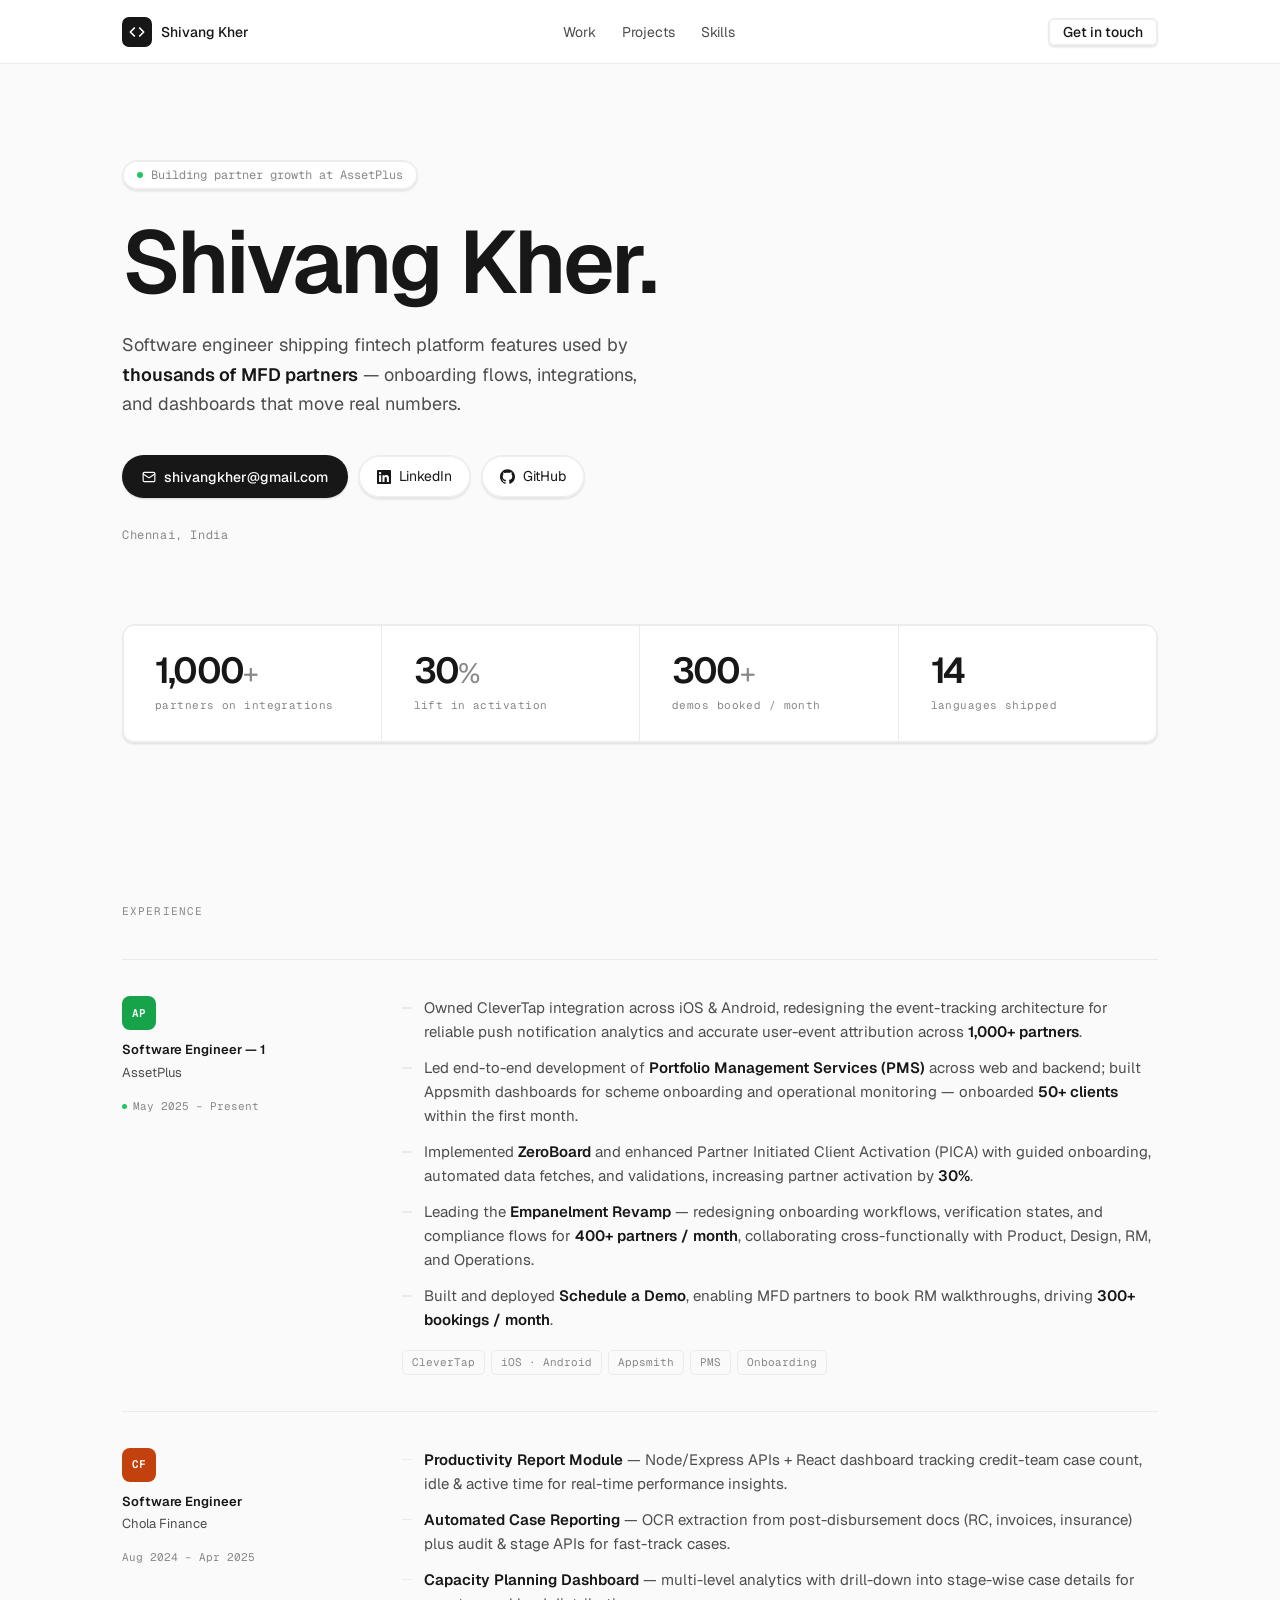
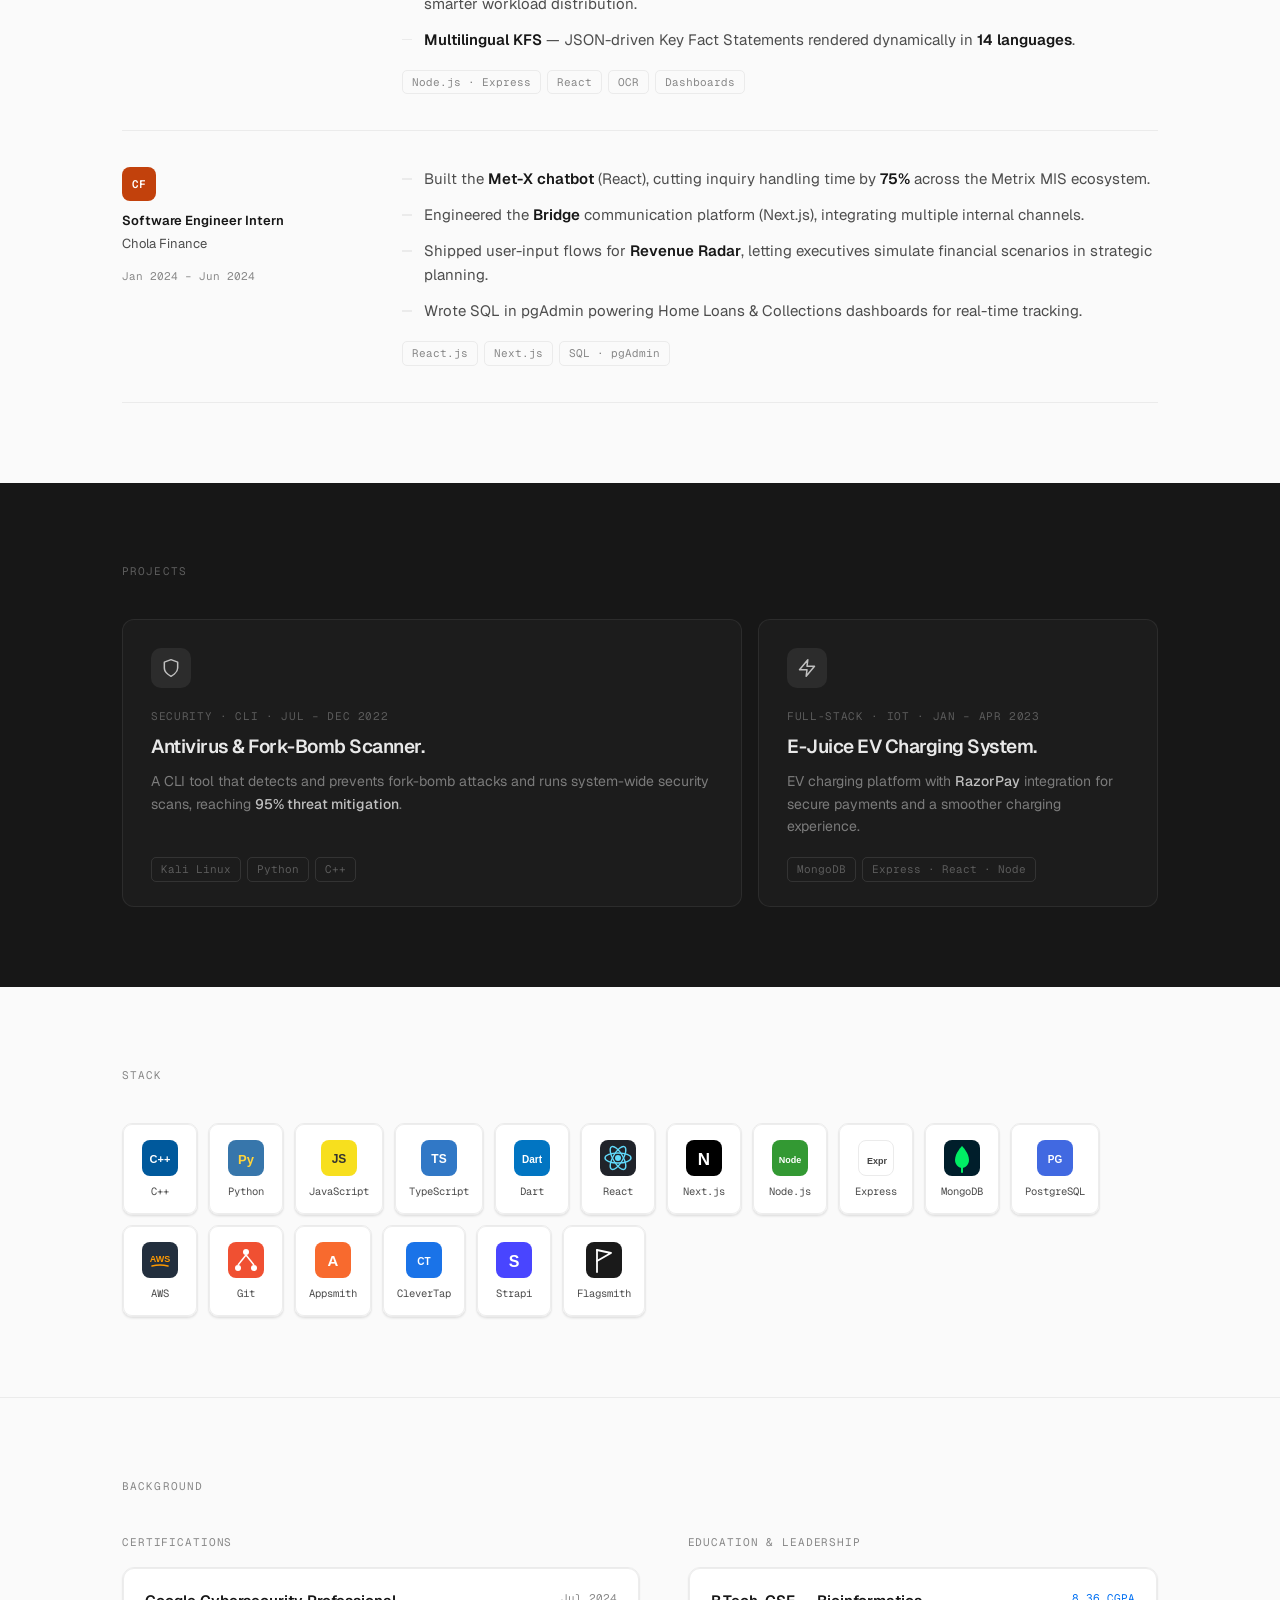
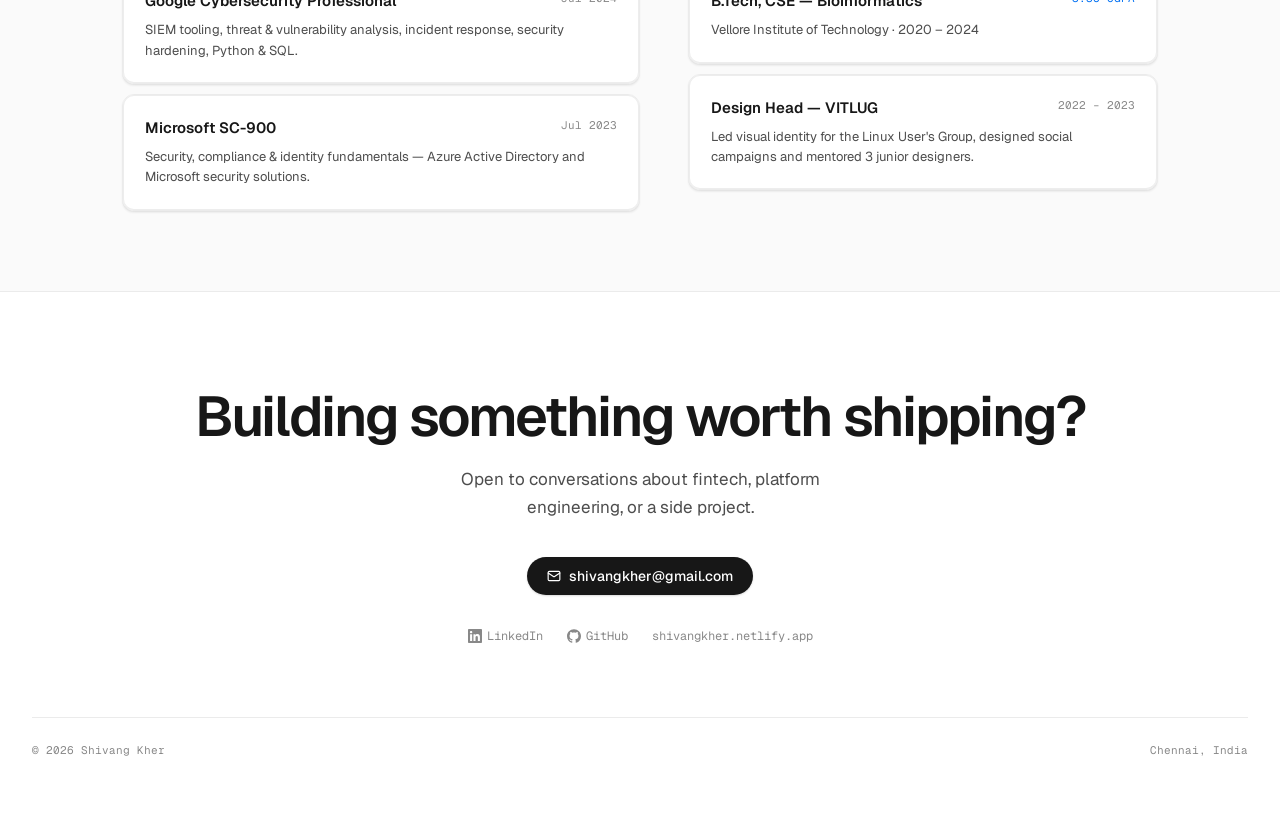
==== commit 1738d2c8: "redesign: Vercel design system overhaul with icons and updated content - Light theme (Vercel tokens:" ====
--- a/index.html
+++ b/index.html
@@ -12,528 +12,806 @@
   <link rel="icon" href="man.ico">
   <link rel="preconnect" href="https://fonts.googleapis.com">
   <link rel="preconnect" href="https://fonts.gstatic.com" crossorigin>
-  <link href="https://fonts.googleapis.com/css2?family=Hanken+Grotesk:wght@400;500;600;700;800&family=JetBrains+Mono:wght@400;500;600&display=swap" rel="stylesheet">
+  <link href="https://fonts.googleapis.com/css2?family=Geist:wght@400;500;600&family=Geist+Mono:wght@400;500&display=swap" rel="stylesheet">
   <style>
-    *, *::before, *::after { box-sizing: border-box; }
+    :root {
+      --canvas:       #ffffff;
+      --canvas-soft:  #fafafa;
+      --canvas-inset: #f5f5f5;
+      --ink:          #171717;
+      --body:         #4d4d4d;
+      --mute:         #888888;
+      --hairline:     #ebebeb;
+      --link:         #0070f3;
+      --shadow-subtle: 0px 1px 1px rgba(0,0,0,.04), 0px 2px 2px rgba(0,0,0,.06), 0 0 0 1px rgba(0,0,0,.07) inset;
+      --shadow-soft:   0px 2px 4px rgba(0,0,0,.06), 0px 8px 16px -4px rgba(0,0,0,.08), 0 0 0 1px rgba(0,0,0,.06) inset;
+    }
+    *, *::before, *::after { box-sizing: border-box; margin: 0; padding: 0; }
     html { scroll-behavior: smooth; }
-    body { margin: 0; }
-    ::selection { background: #d4a85445; }
-    ::-webkit-scrollbar { width: 11px; }
-    ::-webkit-scrollbar-track { background: #18140e; }
-    ::-webkit-scrollbar-thumb { background: #3a3228; border-radius: 6px; border: 3px solid #18140e; }
-
-    :root {
-      /* hex fallbacks for older Safari */
-      --bg:       #1e1810;
-      --surface:  #252118;
-      --surface2: #2e2920;
-      --fg:       #f2ede6;
-      --muted:    #b8ad9e;
-      --faint:    #7d7268;
-      --line:     #3a3228;
-      --accent:   #d4a854;
-      --accent-dim: #8c6e38;
-    }
-    /* Richer oklch values for modern browsers */
-    @supports (color: oklch(0 0 0)) {
-      :root {
-        --bg:       oklch(0.18 0.012 55);
-        --surface:  oklch(0.215 0.013 52);
-        --surface2: oklch(0.26 0.014 52);
-        --fg:       oklch(0.95 0.008 80);
-        --muted:    oklch(0.74 0.014 75);
-        --faint:    oklch(0.55 0.012 65);
-        --line:     oklch(0.31 0.012 55);
-        --accent:   oklch(0.82 0.12 62);
-        --accent-dim: oklch(0.62 0.09 60);
-      }
-    }
-
-    @keyframes enterUp { from { opacity: 0; transform: translateY(28px); } to { opacity: 1; transform: none; } }
-    @keyframes pulse   { 0%,100% { opacity:1; transform:scale(1); } 50% { opacity:.35; transform:scale(.6); } }
-    @keyframes floaty  { 0%,100% { transform:translateY(0); } 50% { transform:translateY(-10px); } }
-    @keyframes toastIn { from { opacity:0; transform:translateX(-50%) translateY(14px); } to { opacity:1; transform:translateX(-50%) translateY(0); } }
-    @keyframes revealUp { from { opacity:0; transform:translateY(34px); } to { opacity:1; transform:none; } }
-
-    [data-enter] { animation: enterUp 0.85s cubic-bezier(0.2,0.85,0.25,1) both; }
-
+    body {
+      background: var(--canvas-soft);
+      color: var(--ink);
+      font-family: 'Geist', system-ui, sans-serif;
+      font-size: 16px; line-height: 1.5;
+      -webkit-font-smoothing: antialiased;
+      overflow-x: hidden; min-height: 100dvh;
+    }
+    ::selection { background: rgba(0,112,243,.15); }
+    ::-webkit-scrollbar { width: 6px; }
+    ::-webkit-scrollbar-track { background: var(--canvas-soft); }
+    ::-webkit-scrollbar-thumb { background: var(--hairline); border-radius: 3px; }
+
+    .wrap { max-width: 1100px; margin: 0 auto; padding: 0 32px; }
+
+    .skip-link {
+      position: absolute; top: -999px; left: 8px; z-index: 999;
+      background: var(--ink); color: #fff; padding: 8px 16px;
+      border-radius: 0 0 6px 6px;
+      font-family: 'Geist Mono', monospace; font-size: 12px;
+      text-decoration: none;
+    }
+    .skip-link:focus { top: 0; }
+
+    /* ── Nav ── */
+    .nav {
+      position: sticky; top: 0; z-index: 60;
+      background: rgba(255,255,255,.88);
+      backdrop-filter: blur(14px); -webkit-backdrop-filter: blur(14px);
+      border-bottom: 1px solid var(--hairline); height: 64px;
+    }
+    .nav-inner { height: 64px; display: flex; align-items: center; justify-content: space-between; gap: 24px; }
+    .nav-logo { display: flex; align-items: center; gap: 9px; text-decoration: none; color: var(--ink); flex: none; }
+    .nav-logo-mark {
+      display: grid; place-items: center;
+      width: 30px; height: 30px; border-radius: 7px;
+      background: var(--ink); color: #fff;
+    }
+    .nav-logo-name { font-size: 14px; font-weight: 500; color: var(--ink); }
+    .nav-links { display: flex; align-items: center; gap: 2px; font-size: 14px; }
+    .nav-link {
+      text-decoration: none; color: var(--body);
+      padding: 6px 12px; border-radius: 6px;
+      transition: color .15s, background .15s;
+    }
+    .nav-link:hover { color: var(--ink); background: var(--canvas-inset); }
+    .nav-cta {
+      text-decoration: none; color: var(--ink);
+      padding: 5px 14px; border-radius: 6px; height: 28px;
+      display: inline-flex; align-items: center;
+      border: 1px solid var(--hairline);
+      font-size: 14px; font-weight: 500;
+      background: var(--canvas);
+      box-shadow: var(--shadow-subtle);
+      transition: border-color .15s, background .15s;
+    }
+    .nav-cta:hover { border-color: #d1d1d1; background: var(--canvas-inset); }
+
+    /* ── Mobile menu ── */
+    #menu-btn {
+      display: none; background: none;
+      border: 1px solid var(--hairline); border-radius: 6px;
+      padding: 6px 10px; cursor: pointer;
+      color: var(--body); font-size: 16px; line-height: 1;
+    }
+    #mobile-menu {
+      display: none; position: fixed; inset: 0; top: 64px; z-index: 50;
+      background: var(--canvas); border-top: 1px solid var(--hairline);
+      flex-direction: column; padding: 16px 24px; gap: 2px; font-size: 15px;
+    }
+    #mobile-menu a {
+      text-decoration: none; color: var(--body);
+      padding: 12px 4px; border-bottom: 1px solid var(--hairline);
+    }
+    #mobile-menu a:last-child {
+      border-bottom: none; color: var(--ink); font-weight: 600;
+      background: var(--canvas-inset); padding: 12px 16px;
+      border-radius: 8px; text-align: center; margin-top: 8px;
+    }
+    #mobile-menu.open { display: flex; }
+
+    /* ── Animations ── */
+    @keyframes enterUp { from { opacity:0; transform:translateY(18px); } to { opacity:1; transform:none; } }
+    @keyframes toastIn { from { opacity:0; transform:translateX(-50%) translateY(10px); } to { opacity:1; transform:translateX(-50%) translateY(0); } }
+    @keyframes revealUp { from { opacity:0; transform:translateY(20px); } to { opacity:1; transform:none; } }
+    [data-enter] { animation: enterUp 0.7s cubic-bezier(.2,.85,.25,1) both; }
     @supports (animation-timeline: view()) {
-      [data-reveal] { animation: revealUp both; animation-timeline: view(); animation-range: entry 2% cover 30%; }
-    }
-    /* Fallback for older browsers */
+      [data-reveal] { animation: revealUp both; animation-timeline: view(); animation-range: entry 4% cover 28%; }
+    }
     @supports not (animation-timeline: view()) {
-      [data-reveal] { opacity: 0; transform: translateY(34px); transition: opacity .8s cubic-bezier(0.2,.85,.25,1), transform .8s cubic-bezier(0.2,.85,.25,1); }
-      [data-reveal].revealed { opacity: 1; transform: none; }
-    }
-
-    .pulse  { animation: pulse  1.8s ease-in-out infinite; }
-    .floaty { animation: floaty 5s   ease-in-out infinite; }
-
-    /* Hover states */
-    .nav-link  { transition: color .2s, background .2s; }
-    .nav-link:hover  { color: var(--fg) !important; background: var(--surface) !important; }
-    .nav-cta   { transition: transform .2s, filter .2s; }
-    .nav-cta:hover   { transform: translateY(-1px); filter: brightness(1.06); }
-
-    .btn-accent  { transition: transform .2s, filter .2s; }
-    .btn-accent:hover  { transform: translateY(-2px); filter: brightness(1.06); }
-    .btn-outline { transition: transform .2s, border-color .2s, background .2s; }
-    .btn-outline:hover { transform: translateY(-2px); border-color: var(--accent-dim) !important; background: var(--surface2) !important; }
-
-    .chip { transition: border-color .2s, transform .2s; cursor: default; }
-    .chip:hover { border-color: var(--accent-dim) !important; transform: translateY(-2px); }
-
-    .project-card { transition: transform .25s, border-color .25s, background .25s; }
-    .project-card:hover { transform: translateY(-4px); border-color: var(--accent-dim) !important; background: var(--surface2) !important; }
-
-    .footer-link { transition: color .2s; }
-    .footer-link:hover { color: var(--accent) !important; }
-
-    /* Toast — class-driven animation so it re-triggers on each show */
-    #toast { display: none; position: fixed; bottom: 28px; left: 50%; transform: translateX(-50%); z-index: 100;
-             align-items: center; gap: 9px; padding: 12px 20px; border-radius: 100px;
-             background: var(--accent); color: #221a0c;
-             font-family: 'JetBrains Mono', monospace; font-size: 13px; font-weight: 600;
-             box-shadow: 0 16px 40px rgba(0,0,0,.45); white-space: nowrap; }
-    #toast.show { display: flex; animation: toastIn .3s ease both; }
-
-    /* Mobile nav */
-    #menu-btn { display: none; background: none; border: 1px solid var(--line); border-radius: 8px;
-                padding: 8px 10px; cursor: pointer; color: var(--muted); font-size: 18px; line-height: 1; }
-    #mobile-menu { display: none; position: fixed; inset: 0; top: 57px; z-index: 50;
-                   background: var(--bg); border-top: 1px solid var(--line);
-                   flex-direction: column; padding: 24px 32px; gap: 4px;
-                   font-family: 'JetBrains Mono', monospace; font-size: 15px; }
-    #mobile-menu a { text-decoration: none; color: var(--muted); padding: 12px 0;
-                     border-bottom: 1px solid var(--line); }
-    #mobile-menu a:last-child { border-bottom: none; color: #221a0c; background: var(--accent);
-                                 padding: 12px 16px; border-radius: 8px; font-weight: 600; text-align: center; }
-    #mobile-menu.open { display: flex; }
-
-    /* Skip link for keyboard users */
-    .skip-link { position: absolute; top: -999px; left: 8px; z-index: 200;
-                 background: var(--accent); color: #221a0c; padding: 8px 16px;
-                 border-radius: 0 0 8px 8px; font-family: 'JetBrains Mono', monospace;
-                 font-size: 13px; font-weight: 600; text-decoration: none; }
-    .skip-link:focus { top: 0; }
-
-    /* Responsive */
-    @media (max-width: 800px) {
+      [data-reveal] { opacity:0; transform:translateY(20px); transition: opacity .65s ease, transform .65s ease; }
+      [data-reveal].revealed { opacity:1; transform:none; }
+    }
+
+    /* ── Buttons ── */
+    .btn-primary {
+      display: inline-flex; align-items: center; gap: 8px;
+      padding: 10px 20px; border-radius: 100px;
+      border: none; background: var(--ink); color: #fff;
+      font-family: 'Geist', sans-serif; font-size: 14px; font-weight: 500;
+      cursor: pointer; text-decoration: none;
+      transition: opacity .15s, transform .18s;
+      box-shadow: 0 1px 2px rgba(0,0,0,.15);
+    }
+    .btn-primary:hover { opacity: .82; transform: translateY(-1px); }
+    .btn-primary:active { transform: scale(.98); }
+    .btn-ghost {
+      display: inline-flex; align-items: center; gap: 8px;
+      padding: 10px 18px; border-radius: 100px;
+      border: 1px solid var(--hairline); background: var(--canvas); color: var(--ink);
+      font-size: 14px; font-weight: 400; text-decoration: none;
+      box-shadow: var(--shadow-subtle);
+      transition: border-color .15s, background .15s, transform .18s;
+    }
+    .btn-ghost:hover { border-color: #c8c8c8; background: var(--canvas-inset); transform: translateY(-1px); }
+    .btn-ghost:active { transform: scale(.98); }
+
+    /* ── Status pill ── */
+    .status-pill {
+      display: inline-flex; align-items: center; gap: 8px;
+      padding: 5px 14px; border-radius: 100px;
+      border: 1px solid var(--hairline); background: var(--canvas);
+      box-shadow: var(--shadow-subtle);
+      font-family: 'Geist Mono', monospace; font-size: 12px; color: var(--mute);
+    }
+    .status-dot { width: 6px; height: 6px; border-radius: 50%; background: #22c55e; flex: none; }
+
+    /* ── Metric strip ── */
+    .metric-strip {
+      display: grid; grid-template-columns: repeat(4,1fr);
+      background: var(--canvas); border: 1px solid var(--hairline);
+      border-radius: 12px; box-shadow: var(--shadow-subtle); overflow: hidden;
+    }
+    .metric-cell { padding: 28px 32px; border-right: 1px solid var(--hairline); }
+    .metric-cell:last-child { border-right: none; }
+    .metric-num { font-size: 36px; font-weight: 600; line-height: 1; letter-spacing: -1.8px; }
+    .metric-label { font-family: 'Geist Mono', monospace; font-size: 11px; color: var(--mute); margin-top: 8px; letter-spacing: .04em; }
+
+    /* ── Section label ── */
+    .sec-label {
+      font-family: 'Geist Mono', monospace;
+      font-size: 11px; letter-spacing: .1em; text-transform: uppercase;
+      color: var(--mute); margin-bottom: 40px;
+    }
+
+    /* ── Experience ── */
+    .exp-row {
+      display: grid; grid-template-columns: 240px 1fr;
+      gap: 40px; padding: 36px 0; border-top: 1px solid var(--hairline);
+    }
+    .exp-company-mark {
+      display: inline-flex; align-items: center; justify-content: center;
+      width: 34px; height: 34px; border-radius: 8px;
+      font-size: 11px; font-weight: 600; font-family: 'Geist Mono', monospace;
+      flex: none; color: #fff; margin-bottom: 10px;
+    }
+    .exp-role { font-size: 13px; font-weight: 600; color: var(--ink); margin-bottom: 3px; }
+    .exp-company { font-size: 13px; color: var(--body); margin-bottom: 10px; }
+    .exp-date { display: inline-flex; align-items: center; gap: 6px; font-family: 'Geist Mono', monospace; font-size: 11px; color: var(--mute); }
+    .exp-active-dot { width: 5px; height: 5px; border-radius: 50%; background: #22c55e; flex: none; }
+    .exp-bullets { list-style: none; display: flex; flex-direction: column; gap: 12px; }
+    .exp-bullets li { display: flex; gap: 12px; font-size: 15px; color: var(--body); line-height: 1.6; }
+    .exp-bullets li::before {
+      content: ''; display: inline-block; margin-top: 11px;
+      width: 10px; height: 1.5px; background: var(--hairline); flex: none;
+    }
+    .exp-bullets strong { color: var(--ink); font-weight: 600; }
+    .exp-chips { display: flex; flex-wrap: wrap; gap: 6px; margin-top: 18px; }
+    .chip {
+      font-family: 'Geist Mono', monospace; font-size: 11px; color: var(--mute);
+      padding: 3px 9px; border: 1px solid var(--hairline); border-radius: 5px;
+      transition: border-color .15s, color .15s; cursor: default;
+    }
+    .chip:hover { border-color: #c8c8c8; color: var(--ink); }
+
+    /* ── Projects dark band ── */
+    .proj-band { background: var(--ink); padding: 80px 0; }
+    .proj-band .sec-label { color: rgba(255,255,255,.3); }
+    .proj-grid { display: grid; grid-template-columns: 1.55fr 1fr; gap: 16px; }
+    .proj-card {
+      padding: 28px 28px 24px;
+      background: #1c1c1c; border: 1px solid rgba(255,255,255,.07);
+      border-radius: 12px; display: flex; flex-direction: column;
+      transition: border-color .2s, transform .2s;
+    }
+    .proj-card:hover { border-color: rgba(255,255,255,.18); transform: translateY(-2px); }
+    .proj-icon-wrap {
+      display: grid; place-items: center;
+      width: 40px; height: 40px; border-radius: 10px;
+      background: rgba(255,255,255,.07);
+      margin-bottom: 20px; flex: none;
+    }
+    .proj-eyebrow { font-family: 'Geist Mono', monospace; font-size: 11px; color: rgba(255,255,255,.28); letter-spacing: .06em; text-transform: uppercase; margin-bottom: 10px; }
+    .proj-title { font-size: 19px; font-weight: 600; letter-spacing: -0.5px; color: rgba(255,255,255,.9); line-height: 1.25; margin-bottom: 12px; }
+    .proj-desc { font-size: 14px; line-height: 1.6; color: rgba(255,255,255,.42); flex: 1; margin-bottom: 20px; }
+    .proj-desc strong { color: rgba(255,255,255,.72); font-weight: 500; }
+    .proj-chips { display: flex; flex-wrap: wrap; gap: 6px; }
+    .proj-chip { font-family: 'Geist Mono', monospace; font-size: 11px; color: rgba(255,255,255,.28); padding: 3px 9px; border: 1px solid rgba(255,255,255,.1); border-radius: 5px; }
+
+    /* ── Skills icon grid ── */
+    .tech-grid { display: flex; flex-wrap: wrap; gap: 10px; }
+    .tech-card {
+      display: flex; flex-direction: column; align-items: center; gap: 8px;
+      padding: 16px 14px 14px;
+      background: var(--canvas); border: 1px solid var(--hairline);
+      border-radius: 10px; min-width: 76px; flex: none;
+      box-shadow: var(--shadow-subtle);
+      transition: box-shadow .2s, transform .2s;
+    }
+    .tech-card:hover { box-shadow: var(--shadow-soft); transform: translateY(-2px); }
+    .tech-icon { width: 36px; height: 36px; border-radius: 8px; display: grid; place-items: center; flex: none; }
+    .tech-name {
+      font-family: 'Geist Mono', monospace; font-size: 10.5px;
+      color: var(--body); text-align: center; white-space: nowrap;
+    }
+
+    /* ── Credential cards ── */
+    .cred-card {
+      padding: 22px; background: var(--canvas);
+      border: 1px solid var(--hairline); border-radius: 12px;
+      box-shadow: var(--shadow-subtle); transition: box-shadow .2s;
+    }
+    .cred-card:hover { box-shadow: var(--shadow-soft); }
+    .cred-head { display: flex; align-items: flex-start; justify-content: space-between; gap: 12px; margin-bottom: 8px; }
+    .cred-title { font-size: 15px; font-weight: 600; color: var(--ink); }
+    .cred-date { font-family: 'Geist Mono', monospace; font-size: 11px; color: var(--mute); flex: none; }
+    .cred-body { font-size: 13px; color: var(--body); line-height: 1.55; }
+
+    /* ── Contact ── */
+    .contact-section { border-top: 1px solid var(--hairline); background: var(--canvas); padding: 96px 32px 72px; text-align: center; }
+    .contact-headline { font-size: clamp(36px,6vw,56px); font-weight: 600; letter-spacing: -2px; line-height: 1.05; color: var(--ink); margin-bottom: 20px; text-wrap: balance; }
+    .contact-sub { font-size: 17px; color: var(--body); line-height: 1.6; max-width: 420px; margin: 0 auto 36px; }
+
+    /* ── Toast ── */
+    #toast {
+      display: none; position: fixed; bottom: 28px; left: 50%;
+      transform: translateX(-50%); z-index: 200;
+      align-items: center; gap: 8px; padding: 10px 20px;
+      border-radius: 100px; background: var(--ink); color: #fff;
+      font-family: 'Geist Mono', monospace; font-size: 12px; font-weight: 500;
+      box-shadow: 0 8px 32px rgba(0,0,0,.2); white-space: nowrap;
+    }
+    #toast.show { display: flex; animation: toastIn .25s ease both; }
+
+    /* ── Footer social links ── */
+    .footer-link {
+      display: inline-flex; align-items: center; gap: 5px;
+      color: var(--mute); text-decoration: none;
+      font-family: 'Geist Mono', monospace; font-size: 12px;
+      transition: color .15s;
+    }
+    .footer-link:hover { color: var(--ink); }
+
+    /* ── Responsive ── */
+    @media (max-width: 820px) {
       .desktop-nav { display: none !important; }
       #menu-btn    { display: block !important; }
-      .hero-grid   { grid-template-columns: 1fr !important; }
-      .hero-photo  { display: none !important; }
-      .metric-strip{ grid-template-columns: 1fr 1fr !important; }
-      .two-col     { grid-template-columns: 1fr !important; }
-      .skills-grid { grid-template-columns: 1fr !important; }
+      .metric-strip { grid-template-columns: 1fr 1fr !important; }
+      .metric-cell  { border-right: none !important; border-bottom: 1px solid var(--hairline) !important; padding: 22px !important; }
+      .metric-cell:nth-child(odd)  { border-right: 1px solid var(--hairline) !important; }
+      .metric-cell:nth-last-child(-n+2) { border-bottom: none !important; }
+      .exp-row   { grid-template-columns: 1fr !important; gap: 16px !important; }
+      .proj-grid { grid-template-columns: 1fr !important; }
+      .two-col   { grid-template-columns: 1fr !important; }
+    }
+    @media (max-width: 480px) {
+      .wrap { padding: 0 20px; }
+      .contact-section { padding: 72px 20px 48px; }
     }
   </style>
 </head>
-<body style="background:var(--bg); color:var(--fg); font-family:'Hanken Grotesk',system-ui,sans-serif; -webkit-font-smoothing:antialiased; overflow-x:hidden; min-height:100vh;">
+<body>
 
   <a href="#main-content" class="skip-link">Skip to content</a>
 
   <!-- NAV -->
-  <nav aria-label="Site navigation" style="position:sticky; top:0; z-index:60; backdrop-filter:blur(14px); -webkit-backdrop-filter:blur(14px); background:color-mix(in srgb, #18140e 72%, transparent); border-bottom:1px solid var(--line);">
-    <div style="max-width:1120px; margin:0 auto; padding:16px 32px; display:flex; align-items:center; justify-content:space-between; gap:24px;">
-      <a href="#top" style="display:flex; align-items:center; gap:10px; text-decoration:none; color:var(--fg);">
-        <span style="display:grid; place-items:center; width:32px; height:32px; border-radius:9px; background:var(--accent); color:#221a0c; font-weight:800; font-size:14px; letter-spacing:-0.02em;">SK</span>
-        <span style="font-family:'JetBrains Mono',monospace; font-size:13px; letter-spacing:0.04em; color:var(--muted);">shivang_kher</span>
+  <nav class="nav" aria-label="Site navigation">
+    <div class="wrap nav-inner">
+      <a href="#top" class="nav-logo" aria-label="Shivang Kher — home">
+        <span class="nav-logo-mark">
+          <!-- code brackets icon -->
+          <svg width="16" height="16" viewBox="0 0 24 24" fill="none" stroke="currentColor" stroke-width="2.5" stroke-linecap="round" stroke-linejoin="round" aria-hidden="true">
+            <polyline points="16 18 22 12 16 6"/>
+            <polyline points="8 6 2 12 8 18"/>
+          </svg>
+        </span>
+        <span class="nav-logo-name">Shivang Kher</span>
       </a>
-      <div class="desktop-nav" style="display:flex; align-items:center; gap:4px; font-family:'JetBrains Mono',monospace; font-size:12.5px;">
-        <a href="#work"     class="nav-link" style="text-decoration:none; color:var(--muted); padding:8px 14px; border-radius:8px;">work</a>
-        <a href="#projects" class="nav-link" style="text-decoration:none; color:var(--muted); padding:8px 14px; border-radius:8px;">projects</a>
-        <a href="#skills"   class="nav-link" style="text-decoration:none; color:var(--muted); padding:8px 14px; border-radius:8px;">skills</a>
-        <a href="#contact"  class="nav-cta"  style="text-decoration:none; color:#221a0c; background:var(--accent); padding:8px 16px; border-radius:8px; font-weight:600;">contact</a>
-      </div>
-      <button id="menu-btn" type="button" aria-label="Toggle navigation menu" aria-expanded="false" aria-controls="mobile-menu">&#9776;</button>
+      <div class="nav-links desktop-nav">
+        <a href="#work"     class="nav-link">Work</a>
+        <a href="#projects" class="nav-link">Projects</a>
+        <a href="#skills"   class="nav-link">Skills</a>
+      </div>
+      <a href="#contact" class="nav-cta desktop-nav">Get in touch</a>
+      <button id="menu-btn" type="button" aria-label="Toggle navigation" aria-expanded="false" aria-controls="mobile-menu">&#9776;</button>
     </div>
   </nav>
 
   <!-- MOBILE MENU -->
   <div id="mobile-menu" role="dialog" aria-label="Navigation menu">
-    <a href="#work"     onclick="closeMenu()">work</a>
-    <a href="#projects" onclick="closeMenu()">projects</a>
-    <a href="#skills"   onclick="closeMenu()">skills</a>
-    <a href="#contact"  onclick="closeMenu()">contact</a>
+    <a href="#work"     onclick="closeMenu()">Work</a>
+    <a href="#projects" onclick="closeMenu()">Projects</a>
+    <a href="#skills"   onclick="closeMenu()">Skills</a>
+    <a href="#contact"  onclick="closeMenu()">Get in touch</a>
   </div>
 
   <main id="main-content">
 
     <!-- HERO -->
-    <header id="top" style="max-width:1120px; margin:0 auto; padding:96px 32px 88px; scroll-margin-top:80px;">
-      <div class="hero-grid" style="display:grid; grid-template-columns:1.4fr 0.9fr; gap:64px; align-items:center;">
-        <div>
-          <div data-enter style="animation-delay:0.05s; display:inline-flex; align-items:center; gap:10px; padding:7px 14px; border:1px solid var(--line); border-radius:100px; background:var(--surface); margin-bottom:28px;">
-            <span class="pulse" aria-hidden="true" style="display:inline-block; width:8px; height:8px; border-radius:50%; background:var(--accent);"></span>
-            <span style="font-family:'JetBrains Mono',monospace; font-size:12px; color:var(--muted); letter-spacing:0.02em;">Building partner growth at AssetPlus</span>
-          </div>
-          <h1 data-enter style="animation-delay:0.12s; margin:0; font-size:clamp(48px,7vw,88px); line-height:0.98; font-weight:800; letter-spacing:-0.035em;">
-            Shivang<br>Kher<span style="color:var(--accent);" aria-hidden="true">.</span>
-          </h1>
-          <p data-enter style="animation-delay:0.2s; margin:28px 0 0; max-width:520px; font-size:19px; line-height:1.6; color:var(--muted);">
-            Software engineer shipping fintech platform features that move real numbers — onboarding flows, integrations and dashboards used by <strong style="color:var(--fg); font-weight:600;">thousands of partners</strong>.
-          </p>
-          <div data-enter style="animation-delay:0.28s; display:flex; flex-wrap:wrap; align-items:center; gap:10px; margin-top:34px;">
-            <button type="button" onclick="copyEmail()" class="btn-accent" style="display:inline-flex; align-items:center; gap:9px; padding:12px 18px; border-radius:11px; border:none; background:var(--accent); color:#221a0c; font-family:'JetBrains Mono',monospace; font-size:13px; font-weight:600; cursor:pointer;" aria-label="Copy email address to clipboard">
-              <span aria-hidden="true">✦</span> shivangkher@gmail.com
-            </button>
-            <a href="https://linkedin.com/in/shivang-kher-746761218" target="_blank" rel="noopener noreferrer" class="btn-outline" aria-label="LinkedIn profile (opens in new tab)" style="display:inline-flex; align-items:center; gap:8px; padding:12px 18px; border-radius:11px; border:1px solid var(--line); background:var(--surface); color:var(--fg); text-decoration:none; font-family:'JetBrains Mono',monospace; font-size:13px;">LinkedIn ↗</a>
-            <a href="https://github.com/Shivang-Kher" target="_blank" rel="noopener noreferrer" class="btn-outline" aria-label="GitHub profile (opens in new tab)" style="display:inline-flex; align-items:center; gap:8px; padding:12px 18px; border-radius:11px; border:1px solid var(--line); background:var(--surface); color:var(--fg); text-decoration:none; font-family:'JetBrains Mono',monospace; font-size:13px;">GitHub ↗</a>
-          </div>
-          <div data-enter style="animation-delay:0.36s; margin-top:30px; display:flex; align-items:center; gap:18px; font-family:'JetBrains Mono',monospace; font-size:12px; color:var(--faint); letter-spacing:0.04em;">
-            <span style="display:inline-flex; align-items:center; gap:7px;">
-              <span class="pulse" aria-hidden="true" style="display:inline-block; width:5px; height:5px; border-radius:50%; background:var(--accent);"></span>Chennai, IN
-            </span>
-            <span style="display:inline-flex; align-items:center; gap:18px;">
-              <span aria-hidden="true" style="display:inline-block; width:1px; height:13px; background:var(--line);"></span>
-              <span><span id="clock" aria-label="Current time in IST" aria-live="polite"></span> IST</span>
-            </span>
-          </div>
+    <header id="top" style="padding:96px 0 80px;scroll-margin-top:64px;">
+      <div class="wrap">
+
+        <div data-enter style="animation-delay:.04s;margin-bottom:28px;">
+          <span class="status-pill">
+            <span class="status-dot"></span>
+            Building partner growth at AssetPlus
+          </span>
         </div>
 
-        <div class="hero-photo" data-enter style="animation-delay:0.24s; display:flex; justify-content:center;" aria-hidden="true">
-          <div style="position:relative;">
-            <div style="position:absolute; inset:-14px; border-radius:28px; border:1px solid var(--line);"></div>
-            <div class="floaty" style="position:absolute; top:-26px; right:-26px; width:64px; height:64px; border-radius:50%; background:var(--accent); opacity:0.16; filter:blur(8px);"></div>
-            <!-- Replace this placeholder with: <img src="your-photo.jpg" alt="Shivang Kher" style="width:300px;height:360px;border-radius:22px;object-fit:cover;"> -->
-            <div style="width:300px; height:360px; border:1px solid var(--line); border-radius:22px; overflow:hidden; background:var(--surface); display:flex; align-items:center; justify-content:center; position:relative; z-index:1;">
-              <span style="font-family:'JetBrains Mono',monospace; font-size:12px; color:var(--faint); text-align:center; padding:16px;">add your<br>photo here</span>
-            </div>
-            <div style="position:absolute; bottom:-16px; left:-16px; z-index:2; padding:8px 13px; border-radius:10px; background:var(--surface2); border:1px solid var(--line); font-family:'JetBrains Mono',monospace; font-size:11px; color:var(--muted); box-shadow:0 12px 30px rgba(0,0,0,0.4);">est. VIT '24</div>
-          </div>
+        <h1 data-enter style="animation-delay:.1s;font-size:clamp(48px,8vw,88px);font-weight:600;letter-spacing:-3px;line-height:1;color:var(--ink);margin-bottom:24px;">
+          Shivang Kher.
+        </h1>
+
+        <p data-enter style="animation-delay:.17s;font-size:18px;line-height:1.65;color:var(--body);max-width:520px;margin-bottom:36px;">
+          Software engineer shipping fintech platform features used by <strong style="color:var(--ink);font-weight:600;">thousands of MFD partners</strong> — onboarding flows, integrations, and dashboards that move real numbers.
+        </p>
+
+        <div data-enter style="animation-delay:.24s;display:flex;flex-wrap:wrap;gap:10px;margin-bottom:28px;">
+          <button type="button" onclick="copyEmail()" class="btn-primary" aria-label="Copy email address">
+            <!-- mail icon -->
+            <svg width="14" height="14" viewBox="0 0 24 24" fill="none" stroke="currentColor" stroke-width="2" stroke-linecap="round" stroke-linejoin="round" aria-hidden="true"><rect x="2" y="4" width="20" height="16" rx="2"/><path d="m22 7-8.97 5.7a1.94 1.94 0 0 1-2.06 0L2 7"/></svg>
+            shivangkher@gmail.com
+          </button>
+          <a href="https://linkedin.com/in/shivang-kher-746761218" target="_blank" rel="noopener noreferrer" class="btn-ghost" aria-label="LinkedIn (opens in new tab)">
+            <!-- LinkedIn icon -->
+            <svg width="14" height="14" viewBox="0 0 24 24" fill="currentColor" aria-hidden="true"><path d="M20.447 20.452h-3.554v-5.569c0-1.328-.027-3.037-1.852-3.037-1.853 0-2.136 1.445-2.136 2.939v5.667H9.351V9h3.414v1.561h.046c.477-.9 1.637-1.85 3.37-1.85 3.601 0 4.267 2.37 4.267 5.455v6.286zM5.337 7.433c-1.144 0-2.063-.926-2.063-2.065 0-1.138.92-2.063 2.063-2.063 1.14 0 2.064.925 2.064 2.063 0 1.139-.925 2.065-2.064 2.065zm1.782 13.019H3.555V9h3.564v11.452zM22.225 0H1.771C.792 0 0 .774 0 1.729v20.542C0 23.227.792 24 1.771 24h20.451C23.2 24 24 23.227 24 22.271V1.729C24 .774 23.2 0 22.222 0h.003z"/></svg>
+            LinkedIn
+          </a>
+          <a href="https://github.com/Shivang-Kher" target="_blank" rel="noopener noreferrer" class="btn-ghost" aria-label="GitHub (opens in new tab)">
+            <!-- GitHub icon -->
+            <svg width="15" height="15" viewBox="0 0 24 24" fill="currentColor" aria-hidden="true"><path d="M12 .297c-6.63 0-12 5.373-12 12 0 5.303 3.438 9.8 8.205 11.385.6.113.82-.258.82-.577 0-.285-.01-1.04-.015-2.04-3.338.724-4.042-1.61-4.042-1.61C4.422 18.07 3.633 17.7 3.633 17.7c-1.087-.744.084-.729.084-.729 1.205.084 1.838 1.236 1.838 1.236 1.07 1.835 2.809 1.305 3.495.998.108-.776.417-1.305.76-1.605-2.665-.3-5.466-1.332-5.466-5.93 0-1.31.465-2.38 1.235-3.22-.135-.303-.54-1.523.105-3.176 0 0 1.005-.322 3.3 1.23.96-.267 1.98-.399 3-.405 1.02.006 2.04.138 3 .405 2.28-1.552 3.285-1.23 3.285-1.23.645 1.653.24 2.873.12 3.176.765.84 1.23 1.91 1.23 3.22 0 4.61-2.805 5.625-5.475 5.92.42.36.81 1.096.81 2.22 0 1.606-.015 2.896-.015 3.286 0 .315.21.69.825.57C20.565 22.092 24 17.592 24 12.297c0-6.627-5.373-12-12-12"/></svg>
+            GitHub
+          </a>
         </div>
-      </div>
-
-      <!-- METRIC STRIP -->
-      <div class="metric-strip" data-enter style="animation-delay:0.44s; display:grid; grid-template-columns:repeat(4,1fr); gap:24px; margin-top:84px; padding-top:38px; border-top:1px solid var(--line);">
-        <div>
-          <div style="font-size:34px; font-weight:800; letter-spacing:-0.02em;">1,000<span style="color:var(--accent);">+</span></div>
-          <div style="font-family:'JetBrains Mono',monospace; font-size:11.5px; color:var(--faint); margin-top:6px; letter-spacing:0.04em;">partners on integrations</div>
+
+        <p data-enter style="animation-delay:.3s;font-family:'Geist Mono',monospace;font-size:12px;color:var(--mute);letter-spacing:.05em;">Chennai, India</p>
+      </div>
+    </header>
+
+    <!-- METRIC STRIP -->
+    <section aria-label="Key metrics" style="padding:0 0 80px;">
+      <div class="wrap">
+        <div class="metric-strip" data-enter style="animation-delay:.36s;">
+          <div class="metric-cell">
+            <div class="metric-num">1,000<span style="color:var(--mute);font-size:28px;font-weight:400;">+</span></div>
+            <div class="metric-label">partners on integrations</div>
+          </div>
+          <div class="metric-cell">
+            <div class="metric-num">30<span style="color:var(--mute);font-size:28px;font-weight:400;">%</span></div>
+            <div class="metric-label">lift in activation</div>
+          </div>
+          <div class="metric-cell">
+            <div class="metric-num">300<span style="color:var(--mute);font-size:28px;font-weight:400;">+</span></div>
+            <div class="metric-label">demos booked / month</div>
+          </div>
+          <div class="metric-cell">
+            <div class="metric-num">14</div>
+            <div class="metric-label">languages shipped</div>
+          </div>
         </div>
-        <div>
-          <div style="font-size:34px; font-weight:800; letter-spacing:-0.02em;">30<span style="color:var(--accent);">%</span></div>
-          <div style="font-family:'JetBrains Mono',monospace; font-size:11.5px; color:var(--faint); margin-top:6px; letter-spacing:0.04em;">lift in activation</div>
+      </div>
+    </section>
+
+    <!-- EXPERIENCE -->
+    <section id="work" data-reveal style="padding:80px 0;scroll-margin-top:64px;">
+      <div class="wrap">
+        <p class="sec-label">Experience</p>
+
+        <!-- AssetPlus -->
+        <div class="exp-row">
+          <div class="exp-meta">
+            <div class="exp-company-mark" style="background:#16a34a;">AP</div>
+            <p class="exp-role">Software Engineer — 1</p>
+            <p class="exp-company">AssetPlus</p>
+            <span class="exp-date"><span class="exp-active-dot"></span>May 2025 – Present</span>
+          </div>
+          <div>
+            <ul class="exp-bullets">
+              <li><span>Owned CleverTap integration across iOS &amp; Android, redesigning the event-tracking architecture for reliable push notification analytics and accurate user-event attribution across <strong>1,000+ partners</strong>.</span></li>
+              <li><span>Led end-to-end development of <strong>Portfolio Management Services (PMS)</strong> across web and backend; built Appsmith dashboards for scheme onboarding and operational monitoring — onboarded <strong>50+ clients</strong> within the first month.</span></li>
+              <li><span>Implemented <strong>ZeroBoard</strong> and enhanced Partner Initiated Client Activation (PICA) with guided onboarding, automated data fetches, and validations, increasing partner activation by <strong>30%</strong>.</span></li>
+              <li><span>Leading the <strong>Empanelment Revamp</strong> — redesigning onboarding workflows, verification states, and compliance flows for <strong>400+ partners / month</strong>, collaborating cross-functionally with Product, Design, RM, and Operations.</span></li>
+              <li><span>Built and deployed <strong>Schedule a Demo</strong>, enabling MFD partners to book RM walkthroughs, driving <strong>300+ bookings / month</strong>.</span></li>
+            </ul>
+            <div class="exp-chips">
+              <span class="chip">CleverTap</span><span class="chip">iOS · Android</span>
+              <span class="chip">Appsmith</span><span class="chip">PMS</span><span class="chip">Onboarding</span>
+            </div>
+          </div>
         </div>
-        <div>
-          <div style="font-size:34px; font-weight:800; letter-spacing:-0.02em;">300<span style="color:var(--accent);">+</span></div>
-          <div style="font-family:'JetBrains Mono',monospace; font-size:11.5px; color:var(--faint); margin-top:6px; letter-spacing:0.04em;">demos booked / month</div>
+
+        <!-- Chola full-time -->
+        <div class="exp-row">
+          <div class="exp-meta">
+            <div class="exp-company-mark" style="background:#c2410c;">CF</div>
+            <p class="exp-role">Software Engineer</p>
+            <p class="exp-company">Chola Finance</p>
+            <span class="exp-date">Aug 2024 – Apr 2025</span>
+          </div>
+          <div>
+            <ul class="exp-bullets">
+              <li><span><strong>Productivity Report Module</strong> — Node/Express APIs + React dashboard tracking credit-team case count, idle &amp; active time for real-time performance insights.</span></li>
+              <li><span><strong>Automated Case Reporting</strong> — OCR extraction from post-disbursement docs (RC, invoices, insurance) plus audit &amp; stage APIs for fast-track cases.</span></li>
+              <li><span><strong>Capacity Planning Dashboard</strong> — multi-level analytics with drill-down into stage-wise case details for smarter workload distribution.</span></li>
+              <li><span><strong>Multilingual KFS</strong> — JSON-driven Key Fact Statements rendered dynamically in <strong>14 languages</strong>.</span></li>
+            </ul>
+            <div class="exp-chips">
+              <span class="chip">Node.js · Express</span><span class="chip">React</span>
+              <span class="chip">OCR</span><span class="chip">Dashboards</span>
+            </div>
+          </div>
         </div>
-        <div>
-          <div style="font-size:34px; font-weight:800; letter-spacing:-0.02em;">14</div>
-          <div style="font-family:'JetBrains Mono',monospace; font-size:11.5px; color:var(--faint); margin-top:6px; letter-spacing:0.04em;">languages shipped</div>
+
+        <!-- Chola intern -->
+        <div class="exp-row" style="border-bottom:1px solid var(--hairline);">
+          <div class="exp-meta">
+            <div class="exp-company-mark" style="background:#c2410c;">CF</div>
+            <p class="exp-role">Software Engineer Intern</p>
+            <p class="exp-company">Chola Finance</p>
+            <span class="exp-date">Jan 2024 – Jun 2024</span>
+          </div>
+          <div>
+            <ul class="exp-bullets">
+              <li><span>Built the <strong>Met-X chatbot</strong> (React), cutting inquiry handling time by <strong>75%</strong> across the Metrix MIS ecosystem.</span></li>
+              <li><span>Engineered the <strong>Bridge</strong> communication platform (Next.js), integrating multiple internal channels.</span></li>
+              <li><span>Shipped user-input flows for <strong>Revenue Radar</strong>, letting executives simulate financial scenarios in strategic planning.</span></li>
+              <li><span>Wrote SQL in pgAdmin powering Home Loans &amp; Collections dashboards for real-time tracking.</span></li>
+            </ul>
+            <div class="exp-chips">
+              <span class="chip">React.js</span><span class="chip">Next.js</span><span class="chip">SQL · pgAdmin</span>
+            </div>
+          </div>
         </div>
-      </div>
-    </header>
-
-    <!-- EXPERIENCE -->
-    <section id="work" data-reveal style="max-width:1120px; margin:0 auto; padding:80px 32px; scroll-margin-top:72px;">
-      <div style="display:flex; align-items:baseline; gap:16px; margin-bottom:56px;">
-        <span aria-hidden="true" style="font-family:'JetBrains Mono',monospace; font-size:13px; color:var(--accent); letter-spacing:0.06em;">01</span>
-        <h2 style="margin:0; font-size:30px; font-weight:700; letter-spacing:-0.02em;">Experience</h2>
-        <span aria-hidden="true" style="flex:1; height:1px; background:var(--line); display:inline-block;"></span>
-      </div>
-
-      <div style="display:flex; flex-direction:column;">
-        <!-- AssetPlus -->
-        <article style="padding:36px 0; border-top:1px solid var(--line);">
-          <div style="display:flex; flex-wrap:wrap; align-items:baseline; justify-content:space-between; gap:12px; margin-bottom:8px;">
-            <div>
-              <h3 style="margin:0; font-size:22px; font-weight:700;">Software Engineer</h3>
-              <div style="margin-top:4px; color:var(--accent); font-weight:600; font-size:15px;">AssetPlus</div>
-            </div>
-            <div style="display:inline-flex; align-items:center; gap:8px; font-family:'JetBrains Mono',monospace; font-size:12px; color:var(--muted);">
-              <span class="pulse" aria-hidden="true" style="display:inline-block; width:6px; height:6px; border-radius:50%; background:var(--accent);"></span>May 2025 — Present
-            </div>
-          </div>
-          <ul style="list-style:none; margin:18px 0 0; padding:0; display:flex; flex-direction:column; gap:13px; max-width:760px;">
-            <li style="display:flex; gap:14px; color:var(--muted); font-size:15.5px; line-height:1.55;"><span aria-hidden="true" style="display:inline-block; margin-top:11px; width:14px; height:1.5px; background:var(--accent-dim); flex:none;"></span><span>Re-architected CleverTap event tracking across iOS &amp; Android for reliable push analytics and accurate attribution across <strong style="color:var(--fg); font-weight:600;">1,000+ partners</strong>.</span></li>
-            <li style="display:flex; gap:14px; color:var(--muted); font-size:15.5px; line-height:1.55;"><span aria-hidden="true" style="display:inline-block; margin-top:11px; width:14px; height:1.5px; background:var(--accent-dim); flex:none;"></span><span>Shipped "Schedule a Demo", letting MFD partners book RM walkthroughs — driving <strong style="color:var(--fg); font-weight:600;">300+ bookings / month</strong>.</span></li>
-            <li style="display:flex; gap:14px; color:var(--muted); font-size:15.5px; line-height:1.55;"><span aria-hidden="true" style="display:inline-block; margin-top:11px; width:14px; height:1.5px; background:var(--accent-dim); flex:none;"></span><span>Built ZeroBoard, a cross-platform onboarding checklist that raised partner activation by <strong style="color:var(--fg); font-weight:600;">30%</strong>.</span></li>
-            <li style="display:flex; gap:14px; color:var(--muted); font-size:15.5px; line-height:1.55;"><span aria-hidden="true" style="display:inline-block; margin-top:11px; width:14px; height:1.5px; background:var(--accent-dim); flex:none;"></span><span>Leading the Empanelment Revamp — redesigning onboarding, verification &amp; compliance flows for <strong style="color:var(--fg); font-weight:600;">400+ partners / month</strong>.</span></li>
-          </ul>
-          <div style="display:flex; flex-wrap:wrap; gap:8px; margin-top:22px;">
-            <span class="chip" style="font-family:'JetBrains Mono',monospace; font-size:11.5px; color:var(--muted); padding:5px 11px; border:1px solid var(--line); border-radius:100px;">CleverTap</span>
-            <span class="chip" style="font-family:'JetBrains Mono',monospace; font-size:11.5px; color:var(--muted); padding:5px 11px; border:1px solid var(--line); border-radius:100px;">iOS · Android</span>
-            <span class="chip" style="font-family:'JetBrains Mono',monospace; font-size:11.5px; color:var(--muted); padding:5px 11px; border:1px solid var(--line); border-radius:100px;">Onboarding</span>
-            <span class="chip" style="font-family:'JetBrains Mono',monospace; font-size:11.5px; color:var(--muted); padding:5px 11px; border:1px solid var(--line); border-radius:100px;">Activation</span>
-          </div>
-        </article>
-
-        <!-- Chola full-time -->
-        <article style="padding:36px 0; border-top:1px solid var(--line);">
-          <div style="display:flex; flex-wrap:wrap; align-items:baseline; justify-content:space-between; gap:12px; margin-bottom:8px;">
-            <div>
-              <h3 style="margin:0; font-size:22px; font-weight:700;">Software Engineer — IT &amp; Digital Innovation</h3>
-              <div style="margin-top:4px; color:var(--accent); font-weight:600; font-size:15px;">Chola Finance</div>
-            </div>
-            <div style="font-family:'JetBrains Mono',monospace; font-size:12px; color:var(--muted);">Aug 2024 — Apr 2025</div>
-          </div>
-          <ul style="list-style:none; margin:18px 0 0; padding:0; display:flex; flex-direction:column; gap:13px; max-width:760px;">
-            <li style="display:flex; gap:14px; color:var(--muted); font-size:15.5px; line-height:1.55;"><span aria-hidden="true" style="display:inline-block; margin-top:11px; width:14px; height:1.5px; background:var(--accent-dim); flex:none;"></span><span><strong style="color:var(--fg); font-weight:600;">Productivity Report Module</strong> — Node/Express APIs + React dashboard tracking credit-team case count, idle &amp; active time for real-time performance insight.</span></li>
-            <li style="display:flex; gap:14px; color:var(--muted); font-size:15.5px; line-height:1.55;"><span aria-hidden="true" style="display:inline-block; margin-top:11px; width:14px; height:1.5px; background:var(--accent-dim); flex:none;"></span><span><strong style="color:var(--fg); font-weight:600;">Automated Case Reporting</strong> — OCR extraction from post-disbursement docs (RC, invoices, insurance) plus audit &amp; stage APIs for fast-track cases.</span></li>
-            <li style="display:flex; gap:14px; color:var(--muted); font-size:15.5px; line-height:1.55;"><span aria-hidden="true" style="display:inline-block; margin-top:11px; width:14px; height:1.5px; background:var(--accent-dim); flex:none;"></span><span><strong style="color:var(--fg); font-weight:600;">Capacity Planning Dashboard</strong> — multi-level analytics with drill-down into stage-wise case details for smarter workload distribution.</span></li>
-            <li style="display:flex; gap:14px; color:var(--muted); font-size:15.5px; line-height:1.55;"><span aria-hidden="true" style="display:inline-block; margin-top:11px; width:14px; height:1.5px; background:var(--accent-dim); flex:none;"></span><span><strong style="color:var(--fg); font-weight:600;">Multilingual KFS</strong> — JSON-driven Key Fact Statements rendered dynamically in <strong style="color:var(--fg); font-weight:600;">14 languages</strong>.</span></li>
-          </ul>
-          <div style="display:flex; flex-wrap:wrap; gap:8px; margin-top:22px;">
-            <span class="chip" style="font-family:'JetBrains Mono',monospace; font-size:11.5px; color:var(--muted); padding:5px 11px; border:1px solid var(--line); border-radius:100px;">Node.js · Express</span>
-            <span class="chip" style="font-family:'JetBrains Mono',monospace; font-size:11.5px; color:var(--muted); padding:5px 11px; border:1px solid var(--line); border-radius:100px;">React</span>
-            <span class="chip" style="font-family:'JetBrains Mono',monospace; font-size:11.5px; color:var(--muted); padding:5px 11px; border:1px solid var(--line); border-radius:100px;">OCR</span>
-            <span class="chip" style="font-family:'JetBrains Mono',monospace; font-size:11.5px; color:var(--muted); padding:5px 11px; border:1px solid var(--line); border-radius:100px;">Dashboards</span>
-          </div>
-        </article>
-
-        <!-- Chola intern -->
-        <article style="padding:36px 0; border-top:1px solid var(--line);">
-          <div style="display:flex; flex-wrap:wrap; align-items:baseline; justify-content:space-between; gap:12px; margin-bottom:8px;">
-            <div>
-              <h3 style="margin:0; font-size:22px; font-weight:700;">Software Engineer Intern</h3>
-              <div style="margin-top:4px; color:var(--accent); font-weight:600; font-size:15px;">Chola Finance</div>
-            </div>
-            <div style="font-family:'JetBrains Mono',monospace; font-size:12px; color:var(--muted);">Jan 2024 — Jun 2024</div>
-          </div>
-          <ul style="list-style:none; margin:18px 0 0; padding:0; display:flex; flex-direction:column; gap:13px; max-width:760px;">
-            <li style="display:flex; gap:14px; color:var(--muted); font-size:15.5px; line-height:1.55;"><span aria-hidden="true" style="display:inline-block; margin-top:11px; width:14px; height:1.5px; background:var(--accent-dim); flex:none;"></span><span>Built the <strong style="color:var(--fg); font-weight:600;">Met-X chatbot</strong> (React) — cutting inquiry handling time by <strong style="color:var(--fg); font-weight:600;">75%</strong> across the Metrix MIS ecosystem.</span></li>
-            <li style="display:flex; gap:14px; color:var(--muted); font-size:15.5px; line-height:1.55;"><span aria-hidden="true" style="display:inline-block; margin-top:11px; width:14px; height:1.5px; background:var(--accent-dim); flex:none;"></span><span>Engineered the <strong style="color:var(--fg); font-weight:600;">Bridge</strong> communication platform (Next.js), integrating multiple internal channels.</span></li>
-            <li style="display:flex; gap:14px; color:var(--muted); font-size:15.5px; line-height:1.55;"><span aria-hidden="true" style="display:inline-block; margin-top:11px; width:14px; height:1.5px; background:var(--accent-dim); flex:none;"></span><span>Shipped user-input flows for <strong style="color:var(--fg); font-weight:600;">Revenue Radar</strong>, letting executives simulate financial scenarios in strategic planning.</span></li>
-            <li style="display:flex; gap:14px; color:var(--muted); font-size:15.5px; line-height:1.55;"><span aria-hidden="true" style="display:inline-block; margin-top:11px; width:14px; height:1.5px; background:var(--accent-dim); flex:none;"></span><span>Wrote SQL in pgAdmin powering Home Loans &amp; Collections dashboards for real-time tracking.</span></li>
-          </ul>
-          <div style="display:flex; flex-wrap:wrap; gap:8px; margin-top:22px;">
-            <span class="chip" style="font-family:'JetBrains Mono',monospace; font-size:11.5px; color:var(--muted); padding:5px 11px; border:1px solid var(--line); border-radius:100px;">React.js</span>
-            <span class="chip" style="font-family:'JetBrains Mono',monospace; font-size:11.5px; color:var(--muted); padding:5px 11px; border:1px solid var(--line); border-radius:100px;">Next.js</span>
-            <span class="chip" style="font-family:'JetBrains Mono',monospace; font-size:11.5px; color:var(--muted); padding:5px 11px; border:1px solid var(--line); border-radius:100px;">SQL · pgAdmin</span>
-          </div>
-        </article>
+
       </div>
     </section>
 
-    <!-- PROJECTS -->
-    <section id="projects" data-reveal style="max-width:1120px; margin:0 auto; padding:80px 32px; scroll-margin-top:72px;">
-      <div style="display:flex; align-items:baseline; gap:16px; margin-bottom:56px;">
-        <span aria-hidden="true" style="font-family:'JetBrains Mono',monospace; font-size:13px; color:var(--accent); letter-spacing:0.06em;">02</span>
-        <h2 style="margin:0; font-size:30px; font-weight:700; letter-spacing:-0.02em;">Projects</h2>
-        <span aria-hidden="true" style="flex:1; height:1px; background:var(--line); display:inline-block;"></span>
-      </div>
-      <div class="two-col" style="display:grid; grid-template-columns:1fr 1fr; gap:22px;">
-        <article class="project-card" style="padding:30px; border:1px solid var(--line); border-radius:18px; background:var(--surface);">
-          <div style="display:flex; align-items:center; justify-content:space-between; gap:12px;">
-            <span style="font-family:'JetBrains Mono',monospace; font-size:11.5px; color:var(--accent); letter-spacing:0.04em;">SECURITY · CLI</span>
-            <span style="font-family:'JetBrains Mono',monospace; font-size:11px; color:var(--faint);">Jul — Dec 2022</span>
-          </div>
-          <h3 style="margin:16px 0 0; font-size:21px; font-weight:700; line-height:1.2;">Antivirus &amp; Fork-Bomb Scanner</h3>
-          <p style="margin:12px 0 0; color:var(--muted); font-size:15px; line-height:1.55;">A CLI tool that detects and prevents fork-bomb attacks and runs system-wide security scans — reaching <strong style="color:var(--fg); font-weight:600;">95% threat mitigation</strong>.</p>
-          <div style="display:flex; flex-wrap:wrap; gap:8px; margin-top:20px;">
-            <span class="chip" style="font-family:'JetBrains Mono',monospace; font-size:11.5px; color:var(--muted); padding:5px 11px; border:1px solid var(--line); border-radius:100px;">Kali Linux</span>
-            <span class="chip" style="font-family:'JetBrains Mono',monospace; font-size:11.5px; color:var(--muted); padding:5px 11px; border:1px solid var(--line); border-radius:100px;">Python</span>
-            <span class="chip" style="font-family:'JetBrains Mono',monospace; font-size:11.5px; color:var(--muted); padding:5px 11px; border:1px solid var(--line); border-radius:100px;">C++</span>
-          </div>
-        </article>
-        <article class="project-card" style="padding:30px; border:1px solid var(--line); border-radius:18px; background:var(--surface);">
-          <div style="display:flex; align-items:center; justify-content:space-between; gap:12px;">
-            <span style="font-family:'JetBrains Mono',monospace; font-size:11.5px; color:var(--accent); letter-spacing:0.04em;">FULL-STACK · IOT</span>
-            <span style="font-family:'JetBrains Mono',monospace; font-size:11px; color:var(--faint);">Jan — Apr 2023</span>
-          </div>
-          <h3 style="margin:16px 0 0; font-size:21px; font-weight:700; line-height:1.2;">E-Juice EV Charging System</h3>
-          <p style="margin:12px 0 0; color:var(--muted); font-size:15px; line-height:1.55;">Designed and prototyped an EV charging platform with <strong style="color:var(--fg); font-weight:600;">RazorPay</strong> integration for secure payments and a smoother charging experience.</p>
-          <div style="display:flex; flex-wrap:wrap; gap:8px; margin-top:20px;">
-            <span class="chip" style="font-family:'JetBrains Mono',monospace; font-size:11.5px; color:var(--muted); padding:5px 11px; border:1px solid var(--line); border-radius:100px;">MongoDB</span>
-            <span class="chip" style="font-family:'JetBrains Mono',monospace; font-size:11.5px; color:var(--muted); padding:5px 11px; border:1px solid var(--line); border-radius:100px;">Express</span>
-            <span class="chip" style="font-family:'JetBrains Mono',monospace; font-size:11.5px; color:var(--muted); padding:5px 11px; border:1px solid var(--line); border-radius:100px;">React</span>
-            <span class="chip" style="font-family:'JetBrains Mono',monospace; font-size:11.5px; color:var(--muted); padding:5px 11px; border:1px solid var(--line); border-radius:100px;">Node</span>
-          </div>
-        </article>
+    <!-- PROJECTS (dark band) -->
+    <section id="projects" class="proj-band" data-reveal style="scroll-margin-top:64px;">
+      <div class="wrap">
+        <p class="sec-label">Projects</p>
+        <div class="proj-grid">
+
+          <article class="proj-card">
+            <div class="proj-icon-wrap" aria-hidden="true">
+              <!-- shield icon -->
+              <svg width="20" height="20" viewBox="0 0 24 24" fill="none" stroke="rgba(255,255,255,.7)" stroke-width="1.8" stroke-linecap="round" stroke-linejoin="round"><path d="M12 22s8-4 8-10V5l-8-3-8 3v7c0 6 8 10 8 10z"/></svg>
+            </div>
+            <p class="proj-eyebrow">Security · CLI · Jul – Dec 2022</p>
+            <h3 class="proj-title">Antivirus &amp; Fork-Bomb Scanner.</h3>
+            <p class="proj-desc">A CLI tool that detects and prevents fork-bomb attacks and runs system-wide security scans, reaching <strong>95% threat mitigation</strong>.</p>
+            <div class="proj-chips">
+              <span class="proj-chip">Kali Linux</span>
+              <span class="proj-chip">Python</span>
+              <span class="proj-chip">C++</span>
+            </div>
+          </article>
+
+          <article class="proj-card">
+            <div class="proj-icon-wrap" aria-hidden="true">
+              <!-- bolt/lightning icon -->
+              <svg width="20" height="20" viewBox="0 0 24 24" fill="none" stroke="rgba(255,255,255,.7)" stroke-width="1.8" stroke-linecap="round" stroke-linejoin="round"><polygon points="13 2 3 14 12 14 11 22 21 10 12 10 13 2"/></svg>
+            </div>
+            <p class="proj-eyebrow">Full-stack · IoT · Jan – Apr 2023</p>
+            <h3 class="proj-title">E-Juice EV Charging System.</h3>
+            <p class="proj-desc">EV charging platform with <strong>RazorPay</strong> integration for secure payments and a smoother charging experience.</p>
+            <div class="proj-chips">
+              <span class="proj-chip">MongoDB</span>
+              <span class="proj-chip">Express · React · Node</span>
+            </div>
+          </article>
+
+        </div>
       </div>
     </section>
 
-    <!-- SKILLS -->
-    <section id="skills" data-reveal style="max-width:1120px; margin:0 auto; padding:80px 32px; scroll-margin-top:72px;">
-      <div style="display:flex; align-items:baseline; gap:16px; margin-bottom:56px;">
-        <span aria-hidden="true" style="font-family:'JetBrains Mono',monospace; font-size:13px; color:var(--accent); letter-spacing:0.06em;">03</span>
-        <h2 style="margin:0; font-size:30px; font-weight:700; letter-spacing:-0.02em;">Skills &amp; Stack</h2>
-        <span aria-hidden="true" style="flex:1; height:1px; background:var(--line); display:inline-block;"></span>
-      </div>
-      <div class="skills-grid" style="display:grid; grid-template-columns:repeat(2,1fr); gap:36px 56px;">
-        <div>
-          <div style="font-family:'JetBrains Mono',monospace; font-size:12px; color:var(--accent); letter-spacing:0.06em; margin-bottom:16px;">// LANGUAGES</div>
-          <div style="display:flex; flex-wrap:wrap; gap:9px;">
-            <span class="chip" style="font-size:14px; color:var(--fg); padding:8px 14px; border:1px solid var(--line); border-radius:10px; background:var(--surface);">C++</span>
-            <span class="chip" style="font-size:14px; color:var(--fg); padding:8px 14px; border:1px solid var(--line); border-radius:10px; background:var(--surface);">Python</span>
-            <span class="chip" style="font-size:14px; color:var(--fg); padding:8px 14px; border:1px solid var(--line); border-radius:10px; background:var(--surface);">JavaScript</span>
-            <span class="chip" style="font-size:14px; color:var(--fg); padding:8px 14px; border:1px solid var(--line); border-radius:10px; background:var(--surface);">TypeScript</span>
-            <span class="chip" style="font-size:14px; color:var(--fg); padding:8px 14px; border:1px solid var(--line); border-radius:10px; background:var(--surface);">Dart · Flutter</span>
-          </div>
+    <!-- SKILLS — icon grid -->
+    <section id="skills" data-reveal style="padding:80px 0;scroll-margin-top:64px;">
+      <div class="wrap">
+        <p class="sec-label">Stack</p>
+        <div class="tech-grid">
+
+          <!-- C++ -->
+          <div class="tech-card">
+            <div class="tech-icon" style="background:#00599C;">
+              <svg viewBox="0 0 36 36" width="36" height="36"><text x="50%" y="56%" font-family="Arial,sans-serif" font-size="11" font-weight="bold" fill="white" text-anchor="middle" dominant-baseline="middle">C++</text></svg>
+            </div>
+            <span class="tech-name">C++</span>
+          </div>
+
+          <!-- Python -->
+          <div class="tech-card">
+            <div class="tech-icon" style="background:#3776AB;">
+              <svg viewBox="0 0 36 36" width="36" height="36"><text x="50%" y="56%" font-family="Arial Black,Arial,sans-serif" font-size="13" font-weight="900" fill="#FFD43B" text-anchor="middle" dominant-baseline="middle">Py</text></svg>
+            </div>
+            <span class="tech-name">Python</span>
+          </div>
+
+          <!-- JavaScript -->
+          <div class="tech-card">
+            <div class="tech-icon" style="background:#F7DF1E;border-radius:8px;">
+              <svg viewBox="0 0 36 36" width="36" height="36"><text x="50%" y="56%" font-family="Arial Black,Arial,sans-serif" font-size="12" font-weight="900" fill="#323330" text-anchor="middle" dominant-baseline="middle">JS</text></svg>
+            </div>
+            <span class="tech-name">JavaScript</span>
+          </div>
+
+          <!-- TypeScript -->
+          <div class="tech-card">
+            <div class="tech-icon" style="background:#3178C6;">
+              <svg viewBox="0 0 36 36" width="36" height="36"><text x="50%" y="56%" font-family="Arial Black,Arial,sans-serif" font-size="12" font-weight="900" fill="white" text-anchor="middle" dominant-baseline="middle">TS</text></svg>
+            </div>
+            <span class="tech-name">TypeScript</span>
+          </div>
+
+          <!-- Dart -->
+          <div class="tech-card">
+            <div class="tech-icon" style="background:#0175C2;">
+              <svg viewBox="0 0 36 36" width="36" height="36"><text x="50%" y="56%" font-family="Arial,sans-serif" font-size="10" font-weight="bold" fill="white" text-anchor="middle" dominant-baseline="middle">Dart</text></svg>
+            </div>
+            <span class="tech-name">Dart</span>
+          </div>
+
+          <!-- React -->
+          <div class="tech-card">
+            <div class="tech-icon" style="background:#20232A;">
+              <svg viewBox="0 0 36 36" width="36" height="36" fill="none">
+                <circle cx="18" cy="18" r="3" fill="#61DAFB"/>
+                <ellipse cx="18" cy="18" rx="13" ry="5" stroke="#61DAFB" stroke-width="1.4"/>
+                <ellipse cx="18" cy="18" rx="13" ry="5" stroke="#61DAFB" stroke-width="1.4" transform="rotate(60 18 18)"/>
+                <ellipse cx="18" cy="18" rx="13" ry="5" stroke="#61DAFB" stroke-width="1.4" transform="rotate(120 18 18)"/>
+              </svg>
+            </div>
+            <span class="tech-name">React</span>
+          </div>
+
+          <!-- Next.js -->
+          <div class="tech-card">
+            <div class="tech-icon" style="background:#000000;">
+              <svg viewBox="0 0 36 36" width="36" height="36"><text x="50%" y="57%" font-family="Arial Black,Arial,sans-serif" font-size="17" font-weight="900" fill="white" text-anchor="middle" dominant-baseline="middle">N</text></svg>
+            </div>
+            <span class="tech-name">Next.js</span>
+          </div>
+
+          <!-- Node.js -->
+          <div class="tech-card">
+            <div class="tech-icon" style="background:#339933;">
+              <svg viewBox="0 0 36 36" width="36" height="36"><text x="50%" y="56%" font-family="Arial,sans-serif" font-size="9" font-weight="bold" fill="white" text-anchor="middle" dominant-baseline="middle">Node</text></svg>
+            </div>
+            <span class="tech-name">Node.js</span>
+          </div>
+
+          <!-- Express -->
+          <div class="tech-card">
+            <div class="tech-icon" style="background:#ffffff;border:1px solid var(--hairline);">
+              <svg viewBox="0 0 36 36" width="36" height="36"><text x="50%" y="56%" font-family="Arial,sans-serif" font-size="9" font-weight="bold" fill="#444" text-anchor="middle" dominant-baseline="middle">Expr</text></svg>
+            </div>
+            <span class="tech-name">Express</span>
+          </div>
+
+          <!-- MongoDB -->
+          <div class="tech-card">
+            <div class="tech-icon" style="background:#001E2B;">
+              <!-- MongoDB leaf simplified -->
+              <svg viewBox="0 0 36 36" width="36" height="36" fill="none">
+                <path d="M18 6 C18 6 11 13 11 20 C11 24.4 14.1 27.5 18 28 C21.9 27.5 25 24.4 25 20 C25 13 18 6 18 6Z" fill="#00ED64"/>
+                <line x1="18" y1="24" x2="18" y2="32" stroke="#00ED64" stroke-width="2" stroke-linecap="round"/>
+              </svg>
+            </div>
+            <span class="tech-name">MongoDB</span>
+          </div>
+
+          <!-- PostgreSQL -->
+          <div class="tech-card">
+            <div class="tech-icon" style="background:#4169E1;">
+              <svg viewBox="0 0 36 36" width="36" height="36"><text x="50%" y="56%" font-family="Arial,sans-serif" font-size="10" font-weight="bold" fill="white" text-anchor="middle" dominant-baseline="middle">PG</text></svg>
+            </div>
+            <span class="tech-name">PostgreSQL</span>
+          </div>
+
+          <!-- AWS -->
+          <div class="tech-card">
+            <div class="tech-icon" style="background:#232F3E;">
+              <svg viewBox="0 0 36 36" width="36" height="36">
+                <text x="50%" y="50%" font-family="Arial,sans-serif" font-size="9" font-weight="bold" fill="#FF9900" text-anchor="middle" dominant-baseline="middle">AWS</text>
+                <path d="M10 24 Q18 22 26 24" stroke="#FF9900" stroke-width="1.5" fill="none" stroke-linecap="round"/>
+              </svg>
+            </div>
+            <span class="tech-name">AWS</span>
+          </div>
+
+          <!-- Git -->
+          <div class="tech-card">
+            <div class="tech-icon" style="background:#F05032;">
+              <!-- Git diamond branch mark -->
+              <svg viewBox="0 0 36 36" width="36" height="36" fill="none">
+                <circle cx="18" cy="10" r="3" fill="white"/>
+                <circle cx="10" cy="26" r="3" fill="white"/>
+                <circle cx="26" cy="26" r="3" fill="white"/>
+                <line x1="18" y1="13" x2="10" y2="23" stroke="white" stroke-width="1.5"/>
+                <line x1="18" y1="13" x2="26" y2="23" stroke="white" stroke-width="1.5"/>
+              </svg>
+            </div>
+            <span class="tech-name">Git</span>
+          </div>
+
+          <!-- Appsmith -->
+          <div class="tech-card">
+            <div class="tech-icon" style="background:#F86A2E;">
+              <svg viewBox="0 0 36 36" width="36" height="36"><text x="50%" y="57%" font-family="Arial Black,Arial,sans-serif" font-size="15" font-weight="900" fill="white" text-anchor="middle" dominant-baseline="middle">A</text></svg>
+            </div>
+            <span class="tech-name">Appsmith</span>
+          </div>
+
+          <!-- CleverTap -->
+          <div class="tech-card">
+            <div class="tech-icon" style="background:#1A73E8;">
+              <svg viewBox="0 0 36 36" width="36" height="36"><text x="50%" y="56%" font-family="Arial,sans-serif" font-size="10" font-weight="bold" fill="white" text-anchor="middle" dominant-baseline="middle">CT</text></svg>
+            </div>
+            <span class="tech-name">CleverTap</span>
+          </div>
+
+          <!-- Strapi -->
+          <div class="tech-card">
+            <div class="tech-icon" style="background:#4945FF;">
+              <svg viewBox="0 0 36 36" width="36" height="36"><text x="50%" y="57%" font-family="Arial Black,Arial,sans-serif" font-size="16" font-weight="900" fill="white" text-anchor="middle" dominant-baseline="middle">S</text></svg>
+            </div>
+            <span class="tech-name">Strapi</span>
+          </div>
+
+          <!-- Flagsmith -->
+          <div class="tech-card">
+            <div class="tech-icon" style="background:#1A1A1A;">
+              <!-- flag icon -->
+              <svg viewBox="0 0 36 36" width="36" height="36" fill="none" stroke="white" stroke-width="1.8" stroke-linecap="round" stroke-linejoin="round">
+                <line x1="11" y1="8" x2="11" y2="30"/>
+                <path d="M11 8 L25 11 L11 19"/>
+              </svg>
+            </div>
+            <span class="tech-name">Flagsmith</span>
+          </div>
+
         </div>
-        <div>
-          <div style="font-family:'JetBrains Mono',monospace; font-size:12px; color:var(--accent); letter-spacing:0.06em; margin-bottom:16px;">// FRAMEWORKS</div>
-          <div style="display:flex; flex-wrap:wrap; gap:9px;">
-            <span class="chip" style="font-size:14px; color:var(--fg); padding:8px 14px; border:1px solid var(--line); border-radius:10px; background:var(--surface);">React.js</span>
-            <span class="chip" style="font-size:14px; color:var(--fg); padding:8px 14px; border:1px solid var(--line); border-radius:10px; background:var(--surface);">Next.js</span>
-            <span class="chip" style="font-size:14px; color:var(--fg); padding:8px 14px; border:1px solid var(--line); border-radius:10px; background:var(--surface);">Node.js</span>
-            <span class="chip" style="font-size:14px; color:var(--fg); padding:8px 14px; border:1px solid var(--line); border-radius:10px; background:var(--surface);">Express.js</span>
-            <span class="chip" style="font-size:14px; color:var(--fg); padding:8px 14px; border:1px solid var(--line); border-radius:10px; background:var(--surface);">REST APIs</span>
-          </div>
+      </div>
+    </section>
+
+    <!-- BACKGROUND / CREDENTIALS -->
+    <section data-reveal style="padding:80px 0;border-top:1px solid var(--hairline);">
+      <div class="wrap">
+        <p class="sec-label">Background</p>
+        <div class="two-col" style="display:grid;grid-template-columns:1.1fr 1fr;gap:48px;">
+
+          <div>
+            <p style="font-family:'Geist Mono',monospace;font-size:11px;color:var(--mute);text-transform:uppercase;letter-spacing:.08em;margin-bottom:16px;">Certifications</p>
+            <div style="display:flex;flex-direction:column;gap:10px;">
+              <div class="cred-card">
+                <div class="cred-head">
+                  <h3 class="cred-title">Google Cybersecurity Professional</h3>
+                  <span class="cred-date">Jul 2024</span>
+                </div>
+                <p class="cred-body">SIEM tooling, threat &amp; vulnerability analysis, incident response, security hardening, Python &amp; SQL.</p>
+              </div>
+              <div class="cred-card">
+                <div class="cred-head">
+                  <h3 class="cred-title">Microsoft SC-900</h3>
+                  <span class="cred-date">Jul 2023</span>
+                </div>
+                <p class="cred-body">Security, compliance &amp; identity fundamentals — Azure Active Directory and Microsoft security solutions.</p>
+              </div>
+            </div>
+          </div>
+
+          <div>
+            <p style="font-family:'Geist Mono',monospace;font-size:11px;color:var(--mute);text-transform:uppercase;letter-spacing:.08em;margin-bottom:16px;">Education &amp; Leadership</p>
+            <div style="display:flex;flex-direction:column;gap:10px;">
+              <div class="cred-card">
+                <div class="cred-head">
+                  <h3 class="cred-title">B.Tech, CSE — Bioinformatics</h3>
+                  <span class="cred-date" style="color:var(--link);">8.36 CGPA</span>
+                </div>
+                <p class="cred-body">Vellore Institute of Technology · 2020 – 2024</p>
+              </div>
+              <div class="cred-card">
+                <div class="cred-head">
+                  <h3 class="cred-title">Design Head — VITLUG</h3>
+                  <span class="cred-date">2022 – 2023</span>
+                </div>
+                <p class="cred-body">Led visual identity for the Linux User's Group, designed social campaigns and mentored 3 junior designers.</p>
+              </div>
+            </div>
+          </div>
+
         </div>
-        <div>
-          <div style="font-family:'JetBrains Mono',monospace; font-size:12px; color:var(--accent); letter-spacing:0.06em; margin-bottom:16px;">// DATA &amp; CLOUD</div>
-          <div style="display:flex; flex-wrap:wrap; gap:9px;">
-            <span class="chip" style="font-size:14px; color:var(--fg); padding:8px 14px; border:1px solid var(--line); border-radius:10px; background:var(--surface);">MongoDB</span>
-            <span class="chip" style="font-size:14px; color:var(--fg); padding:8px 14px; border:1px solid var(--line); border-radius:10px; background:var(--surface);">PostgreSQL</span>
-            <span class="chip" style="font-size:14px; color:var(--fg); padding:8px 14px; border:1px solid var(--line); border-radius:10px; background:var(--surface);">AWS · S3 · CloudWatch</span>
-            <span class="chip" style="font-size:14px; color:var(--fg); padding:8px 14px; border:1px solid var(--line); border-radius:10px; background:var(--surface);">Git</span>
-          </div>
-        </div>
-        <div>
-          <div style="font-family:'JetBrains Mono',monospace; font-size:12px; color:var(--accent); letter-spacing:0.06em; margin-bottom:16px;">// TOOLS &amp; PLATFORMS</div>
-          <div style="display:flex; flex-wrap:wrap; gap:9px;">
-            <span class="chip" style="font-size:14px; color:var(--fg); padding:8px 14px; border:1px solid var(--line); border-radius:10px; background:var(--surface);">Strapi</span>
-            <span class="chip" style="font-size:14px; color:var(--fg); padding:8px 14px; border:1px solid var(--line); border-radius:10px; background:var(--surface);">Flagsmith</span>
-            <span class="chip" style="font-size:14px; color:var(--fg); padding:8px 14px; border:1px solid var(--line); border-radius:10px; background:var(--surface);">Appsmith</span>
-            <span class="chip" style="font-size:14px; color:var(--fg); padding:8px 14px; border:1px solid var(--line); border-radius:10px; background:var(--surface);">CleverTap</span>
-          </div>
-        </div>
       </div>
     </section>
 
-    <!-- CREDENTIALS -->
-    <section data-reveal style="max-width:1120px; margin:0 auto; padding:80px 32px; scroll-margin-top:72px;">
-      <div style="display:flex; align-items:baseline; gap:16px; margin-bottom:56px;">
-        <span aria-hidden="true" style="font-family:'JetBrains Mono',monospace; font-size:13px; color:var(--accent); letter-spacing:0.06em;">04</span>
-        <h2 style="margin:0; font-size:30px; font-weight:700; letter-spacing:-0.02em;">Credentials</h2>
-        <span aria-hidden="true" style="flex:1; height:1px; background:var(--line); display:inline-block;"></span>
-      </div>
-      <div class="two-col" style="display:grid; grid-template-columns:1.2fr 1fr; gap:48px;">
-        <div>
-          <div style="font-family:'JetBrains Mono',monospace; font-size:12px; color:var(--faint); letter-spacing:0.06em; margin-bottom:22px;">CERTIFICATIONS</div>
-          <div style="display:flex; flex-direction:column; gap:18px;">
-            <div style="padding:22px; border:1px solid var(--line); border-radius:16px; background:var(--surface);">
-              <div style="display:flex; align-items:baseline; justify-content:space-between; gap:12px;">
-                <h3 style="margin:0; font-size:17px; font-weight:700;">Google Cybersecurity Professional</h3>
-                <span style="font-family:'JetBrains Mono',monospace; font-size:11px; color:var(--faint); flex:none;">Jul 2024</span>
-              </div>
-              <p style="margin:10px 0 0; font-size:14px; color:var(--muted); line-height:1.55;">SIEM tooling, threat &amp; vulnerability analysis, incident response, security hardening, Python &amp; SQL.</p>
-            </div>
-            <div style="padding:22px; border:1px solid var(--line); border-radius:16px; background:var(--surface);">
-              <div style="display:flex; align-items:baseline; justify-content:space-between; gap:12px;">
-                <h3 style="margin:0; font-size:17px; font-weight:700;">Microsoft SC-900</h3>
-                <span style="font-family:'JetBrains Mono',monospace; font-size:11px; color:var(--faint); flex:none;">Jul 2023</span>
-              </div>
-              <p style="margin:10px 0 0; font-size:14px; color:var(--muted); line-height:1.55;">Security, compliance &amp; identity fundamentals — Azure Active Directory and Microsoft security solutions.</p>
-            </div>
-          </div>
-        </div>
-        <div>
-          <div style="font-family:'JetBrains Mono',monospace; font-size:12px; color:var(--faint); letter-spacing:0.06em; margin-bottom:22px;">EDUCATION &amp; LEADERSHIP</div>
-          <div style="display:flex; flex-direction:column; gap:18px;">
-            <div style="padding:22px; border:1px solid var(--line); border-radius:16px; background:var(--surface);">
-              <div style="display:flex; align-items:baseline; justify-content:space-between; gap:12px;">
-                <h3 style="margin:0; font-size:17px; font-weight:700;">B.Tech, CSE — Bioinformatics</h3>
-                <span style="font-family:'JetBrains Mono',monospace; font-size:11px; color:var(--accent); flex:none;">8.36 CGPA</span>
-              </div>
-              <p style="margin:8px 0 0; font-size:14px; color:var(--muted);">Vellore Institute of Technology · 2020 — 2024</p>
-            </div>
-            <div style="padding:22px; border:1px solid var(--line); border-radius:16px; background:var(--surface);">
-              <div style="display:flex; align-items:baseline; justify-content:space-between; gap:12px;">
-                <h3 style="margin:0; font-size:17px; font-weight:700;">Design Head — VITLUG</h3>
-                <span style="font-family:'JetBrains Mono',monospace; font-size:11px; color:var(--faint); flex:none;">2022 — 2023</span>
-              </div>
-              <p style="margin:10px 0 0; font-size:14px; color:var(--muted); line-height:1.55;">Led visual identity for the Linux User's Group, designed social campaigns and mentored 3 junior designers.</p>
-            </div>
-          </div>
-        </div>
-      </div>
-    </section>
-
   </main>
 
   <!-- CONTACT / FOOTER -->
-  <footer id="contact" data-reveal style="border-top:1px solid var(--line); margin-top:40px;">
-    <div style="max-width:1120px; margin:0 auto; padding:96px 32px 72px; scroll-margin-top:72px;">
-      <span style="font-family:'JetBrains Mono',monospace; font-size:13px; color:var(--accent); letter-spacing:0.06em;">05 / let's talk</span>
-      <h2 style="margin:20px 0 0; font-size:clamp(40px,6vw,68px); font-weight:800; letter-spacing:-0.035em; line-height:1;">Building something<br>worth shipping?</h2>
-      <p style="margin:22px 0 0; max-width:480px; font-size:18px; color:var(--muted); line-height:1.6;">I'm always up for a conversation about fintech, platform engineering, or a side project. The fastest way to reach me is below.</p>
-      <div style="display:flex; flex-wrap:wrap; gap:12px; margin-top:36px;">
-        <button type="button" onclick="copyEmail()" class="btn-accent" aria-label="Copy email address to clipboard" style="display:inline-flex; align-items:center; gap:10px; padding:14px 22px; border-radius:12px; border:none; background:var(--accent); color:#221a0c; font-family:'JetBrains Mono',monospace; font-size:14px; font-weight:600; cursor:pointer;">
-          <span aria-hidden="true">✦</span> shivangkher@gmail.com
+  <footer id="contact" data-reveal style="scroll-margin-top:64px;">
+    <div class="contact-section">
+
+      <h2 class="contact-headline">Building something worth shipping?</h2>
+      <p class="contact-sub">Open to conversations about fintech, platform engineering, or a side project.</p>
+
+      <div style="display:flex;flex-wrap:wrap;justify-content:center;gap:10px;margin-bottom:32px;">
+        <button type="button" onclick="copyEmail()" class="btn-primary" aria-label="Copy email address">
+          <svg width="14" height="14" viewBox="0 0 24 24" fill="none" stroke="currentColor" stroke-width="2" stroke-linecap="round" stroke-linejoin="round" aria-hidden="true"><rect x="2" y="4" width="20" height="16" rx="2"/><path d="m22 7-8.97 5.7a1.94 1.94 0 0 1-2.06 0L2 7"/></svg>
+          shivangkher@gmail.com
         </button>
-        <a href="tel:+919840266626" class="btn-outline" style="display:inline-flex; align-items:center; gap:8px; padding:14px 22px; border-radius:12px; border:1px solid var(--line); background:var(--surface); color:var(--fg); text-decoration:none; font-family:'JetBrains Mono',monospace; font-size:14px;">+91 98402 66626</a>
-      </div>
-      <div style="display:flex; flex-wrap:wrap; gap:20px; margin-top:30px; font-family:'JetBrains Mono',monospace; font-size:13px;">
-        <a href="https://linkedin.com/in/shivang-kher-746761218" target="_blank" rel="noopener noreferrer" aria-label="LinkedIn (opens in new tab)" class="footer-link" style="color:var(--muted); text-decoration:none;">LinkedIn ↗</a>
-        <a href="https://github.com/Shivang-Kher" target="_blank" rel="noopener noreferrer" aria-label="GitHub (opens in new tab)" class="footer-link" style="color:var(--muted); text-decoration:none;">GitHub ↗</a>
-        <a href="https://shivangkher.netlify.app" target="_blank" rel="noopener noreferrer" aria-label="Portfolio site (opens in new tab)" class="footer-link" style="color:var(--muted); text-decoration:none;">shivangkher.netlify.app ↗</a>
-      </div>
-      <div style="margin-top:72px; padding-top:28px; border-top:1px solid var(--line); display:flex; flex-wrap:wrap; align-items:center; justify-content:space-between; gap:12px; font-family:'JetBrains Mono',monospace; font-size:12px; color:var(--faint);">
+      </div>
+
+      <div style="display:flex;justify-content:center;flex-wrap:wrap;gap:24px;">
+        <a href="https://linkedin.com/in/shivang-kher-746761218" target="_blank" rel="noopener noreferrer" aria-label="LinkedIn (opens in new tab)" class="footer-link">
+          <svg width="14" height="14" viewBox="0 0 24 24" fill="currentColor" aria-hidden="true"><path d="M20.447 20.452h-3.554v-5.569c0-1.328-.027-3.037-1.852-3.037-1.853 0-2.136 1.445-2.136 2.939v5.667H9.351V9h3.414v1.561h.046c.477-.9 1.637-1.85 3.37-1.85 3.601 0 4.267 2.37 4.267 5.455v6.286zM5.337 7.433c-1.144 0-2.063-.926-2.063-2.065 0-1.138.92-2.063 2.063-2.063 1.14 0 2.064.925 2.064 2.063 0 1.139-.925 2.065-2.064 2.065zm1.782 13.019H3.555V9h3.564v11.452zM22.225 0H1.771C.792 0 0 .774 0 1.729v20.542C0 23.227.792 24 1.771 24h20.451C23.2 24 24 23.227 24 22.271V1.729C24 .774 23.2 0 22.222 0h.003z"/></svg>
+          LinkedIn
+        </a>
+        <a href="https://github.com/Shivang-Kher" target="_blank" rel="noopener noreferrer" aria-label="GitHub (opens in new tab)" class="footer-link">
+          <svg width="14" height="14" viewBox="0 0 24 24" fill="currentColor" aria-hidden="true"><path d="M12 .297c-6.63 0-12 5.373-12 12 0 5.303 3.438 9.8 8.205 11.385.6.113.82-.258.82-.577 0-.285-.01-1.04-.015-2.04-3.338.724-4.042-1.61-4.042-1.61C4.422 18.07 3.633 17.7 3.633 17.7c-1.087-.744.084-.729.084-.729 1.205.084 1.838 1.236 1.838 1.236 1.07 1.835 2.809 1.305 3.495.998.108-.776.417-1.305.76-1.605-2.665-.3-5.466-1.332-5.466-5.93 0-1.31.465-2.38 1.235-3.22-.135-.303-.54-1.523.105-3.176 0 0 1.005-.322 3.3 1.23.96-.267 1.98-.399 3-.405 1.02.006 2.04.138 3 .405 2.28-1.552 3.285-1.23 3.285-1.23.645 1.653.24 2.873.12 3.176.765.84 1.23 1.91 1.23 3.22 0 4.61-2.805 5.625-5.475 5.92.42.36.81 1.096.81 2.22 0 1.606-.015 2.896-.015 3.286 0 .315.21.69.825.57C20.565 22.092 24 17.592 24 12.297c0-6.627-5.373-12-12-12"/></svg>
+          GitHub
+        </a>
+        <a href="https://shivangkher.netlify.app" target="_blank" rel="noopener noreferrer" aria-label="Portfolio site (opens in new tab)" class="footer-link">
+          shivangkher.netlify.app
+        </a>
+      </div>
+
+      <div style="margin-top:72px;padding-top:24px;border-top:1px solid var(--hairline);display:flex;flex-wrap:wrap;align-items:center;justify-content:space-between;gap:12px;font-family:'Geist Mono',monospace;font-size:11px;color:var(--mute);">
         <span>&copy; 2026 Shivang Kher</span>
-        <span>Chennai, IN &middot; <span id="clock-footer" aria-hidden="true"></span> IST</span>
+        <span>Chennai, India</span>
       </div>
     </div>
   </footer>
 
-  <!-- Copy toast — animated via class toggle so it re-triggers on every click -->
-  <div id="toast" role="status" aria-live="polite" aria-label="Email copied notification">
-    ✓ Email copied to clipboard
-  </div>
+  <div id="toast" role="status" aria-live="polite">Email copied.</div>
 
   <script>
-    // IST clock
-    (function () {
-      function tick() {
-        try {
-          var t = new Date().toLocaleTimeString('en-GB', { timeZone: 'Asia/Kolkata', hour: '2-digit', minute: '2-digit', second: '2-digit' });
-          var c = document.getElementById('clock');
-          var cf = document.getElementById('clock-footer');
-          if (c)  c.textContent  = t;
-          if (cf) cf.textContent = t;
-        } catch (e) {}
-      }
-      tick();
-      setInterval(tick, 1000);
-    })();
-
-    // Copy email — class-toggled animation so it re-triggers on each click
     var _toastTimer;
     function copyEmail() {
-      try { navigator.clipboard && navigator.clipboard.writeText('shivangkher@gmail.com'); } catch (e) {}
-      var toast = document.getElementById('toast');
-      toast.classList.remove('show');
-      void toast.offsetWidth; // force reflow to restart animation
-      toast.classList.add('show');
+      try { navigator.clipboard && navigator.clipboard.writeText('shivangkher@gmail.com'); } catch(e) {}
+      var t = document.getElementById('toast');
+      t.classList.remove('show');
+      void t.offsetWidth;
+      t.classList.add('show');
       clearTimeout(_toastTimer);
-      _toastTimer = setTimeout(function () { toast.classList.remove('show'); }, 1800);
-    }
-
-    // Mobile menu toggle
-    var menuBtn  = document.getElementById('menu-btn');
+      _toastTimer = setTimeout(function(){ t.classList.remove('show'); }, 1800);
+    }
+
+    var menuBtn = document.getElementById('menu-btn');
     var mobileMenu = document.getElementById('mobile-menu');
-    menuBtn.addEventListener('click', function () {
-      var isOpen = mobileMenu.classList.toggle('open');
-      menuBtn.setAttribute('aria-expanded', isOpen ? 'true' : 'false');
+    menuBtn.addEventListener('click', function() {
+      var open = mobileMenu.classList.toggle('open');
+      menuBtn.setAttribute('aria-expanded', open ? 'true' : 'false');
     });
     function closeMenu() {
       mobileMenu.classList.remove('open');
       menuBtn.setAttribute('aria-expanded', 'false');
     }
-    // Close menu on outside click
-    document.addEventListener('click', function (e) {
+    document.addEventListener('click', function(e) {
       if (!menuBtn.contains(e.target) && !mobileMenu.contains(e.target)) closeMenu();
     });
 
-    // Scroll-reveal fallback (IntersectionObserver) for browsers without animation-timeline
-    (function () {
+    (function() {
       var hasTimeline = false;
-      try { hasTimeline = CSS.supports('animation-timeline', 'view()'); } catch (e) {}
+      try { hasTimeline = CSS.supports('animation-timeline','view()'); } catch(e) {}
       if (hasTimeline) return;
       if (!('IntersectionObserver' in window)) {
-        // Very old browser — just show everything
-        document.querySelectorAll('[data-reveal]').forEach(function (el) { el.classList.add('revealed'); });
+        document.querySelectorAll('[data-reveal]').forEach(function(el){ el.classList.add('revealed'); });
         return;
       }
-      var io = new IntersectionObserver(function (entries) {
-        entries.forEach(function (e) {
+      var io = new IntersectionObserver(function(entries) {
+        entries.forEach(function(e) {
           if (e.isIntersecting) { e.target.classList.add('revealed'); io.unobserve(e.target); }
         });
       }, { threshold: 0.05 });
-      document.querySelectorAll('[data-reveal]').forEach(function (el) { io.observe(el); });
+      document.querySelectorAll('[data-reveal]').forEach(function(el){ io.observe(el); });
     })();
   </script>
 </body>
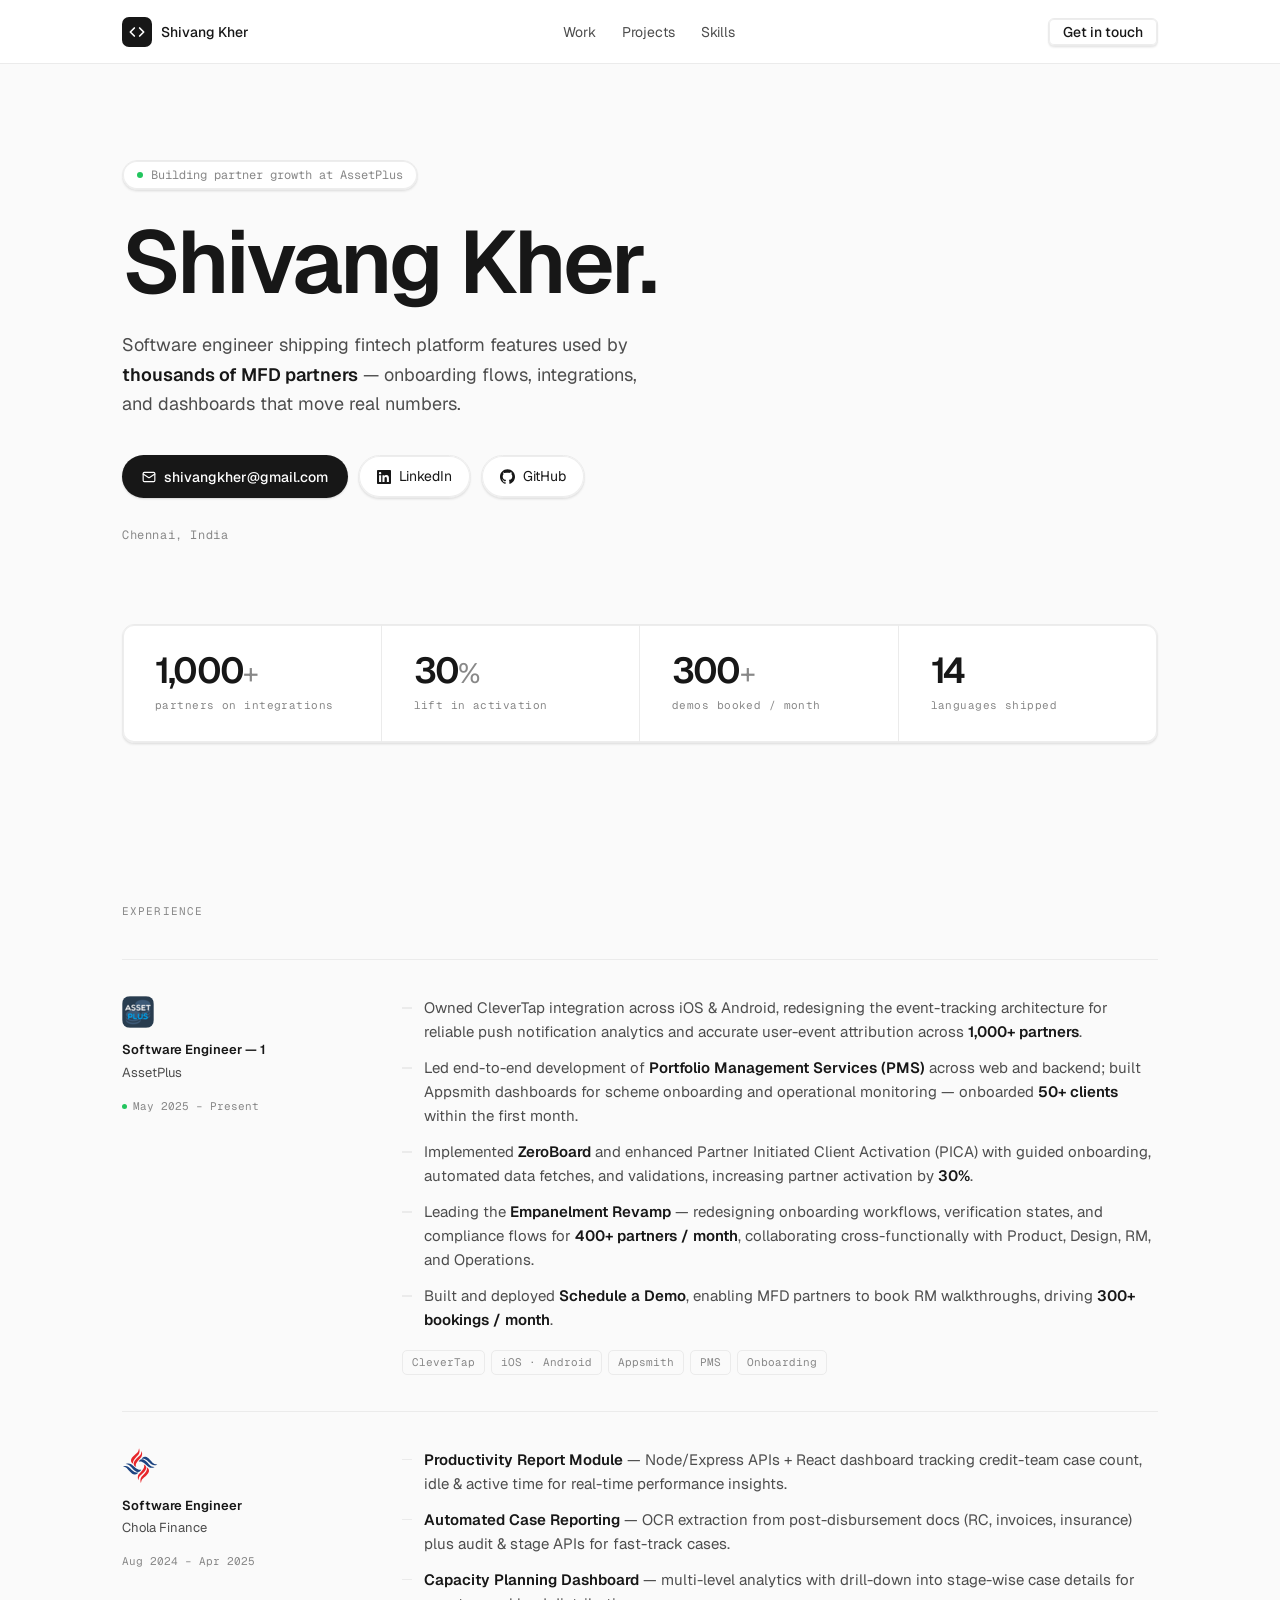
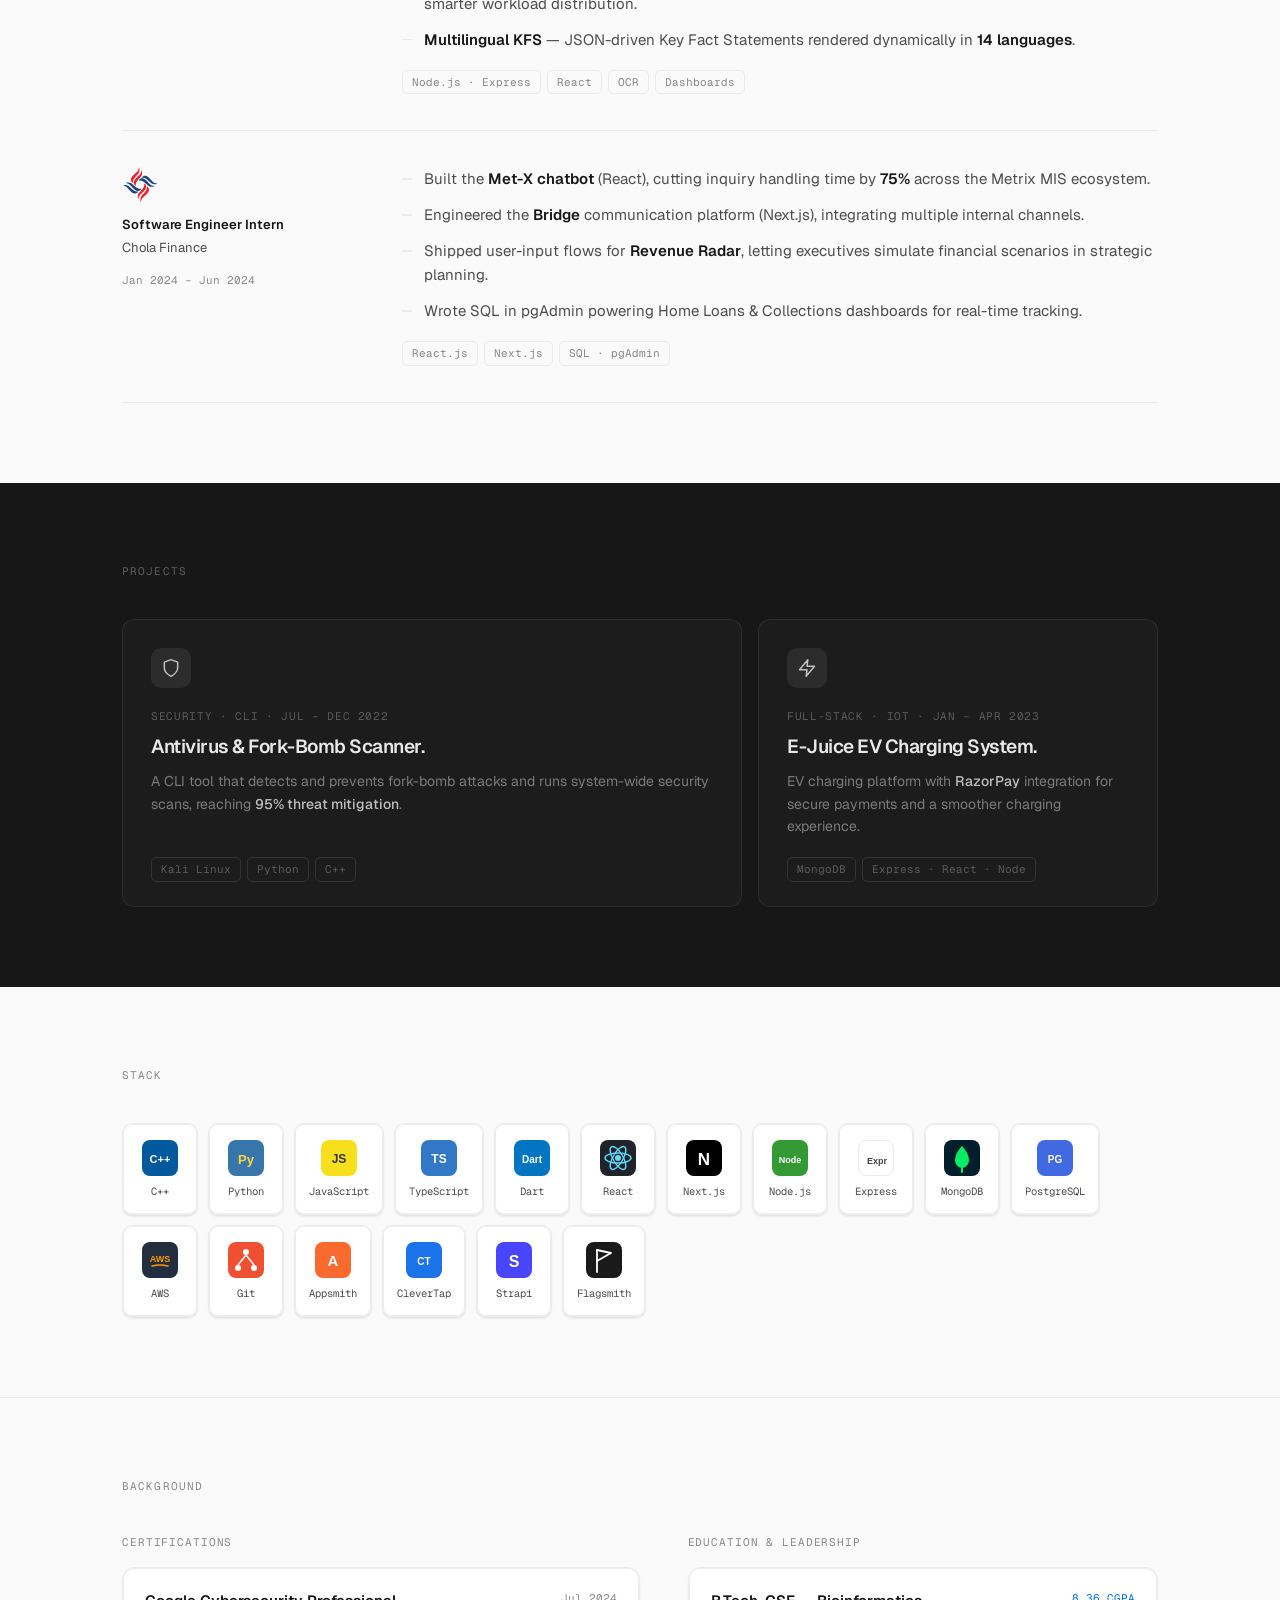
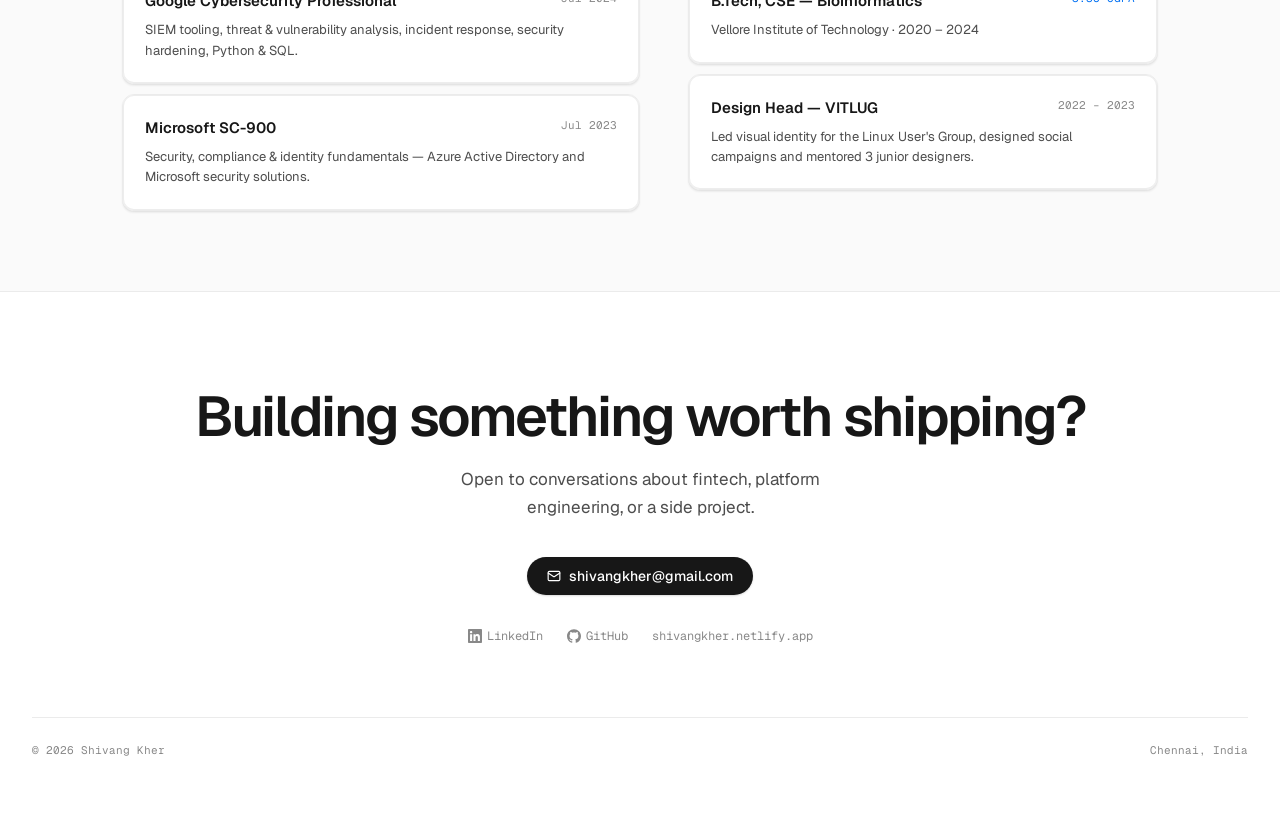
==== commit 4f20750e: "feat: embed real company logos in experience section - AssetPlus: base64 favicon PNG (real app icon)" ====
--- a/index.html
+++ b/index.html
@@ -178,11 +178,13 @@
       display: grid; grid-template-columns: 240px 1fr;
       gap: 40px; padding: 36px 0; border-top: 1px solid var(--hairline);
     }
-    .exp-company-mark {
-      display: inline-flex; align-items: center; justify-content: center;
-      width: 34px; height: 34px; border-radius: 8px;
-      font-size: 11px; font-weight: 600; font-family: 'Geist Mono', monospace;
-      flex: none; color: #fff; margin-bottom: 10px;
+    .exp-company-logo {
+      display: block; height: 32px; width: auto; max-width: 120px;
+      margin-bottom: 12px; border-radius: 7px; object-fit: contain;
+    }
+    .exp-company-logo-svg {
+      display: block; height: 36px; width: 36px;
+      margin-bottom: 12px;
     }
     .exp-role { font-size: 13px; font-weight: 600; color: var(--ink); margin-bottom: 3px; }
     .exp-company { font-size: 13px; color: var(--body); margin-bottom: 10px; }
@@ -409,7 +411,7 @@
         <!-- AssetPlus -->
         <div class="exp-row">
           <div class="exp-meta">
-            <div class="exp-company-mark" style="background:#16a34a;">AP</div>
+            <img class="exp-company-logo" src="[data-uri]" alt="AssetPlus logo" width="32" height="32" style="border-radius:8px;">
             <p class="exp-role">Software Engineer — 1</p>
             <p class="exp-company">AssetPlus</p>
             <span class="exp-date"><span class="exp-active-dot"></span>May 2025 – Present</span>
@@ -432,7 +434,16 @@
         <!-- Chola full-time -->
         <div class="exp-row">
           <div class="exp-meta">
-            <div class="exp-company-mark" style="background:#c2410c;">CF</div>
+            <svg class="exp-company-logo-svg" viewBox="0 0 44 44" xmlns="http://www.w3.org/2000/svg" fill-rule="nonzero" aria-label="Cholamandalam logo">
+              <path d="M17.4,23 C15.5,22.2 14.1,21.2 14.4,18.5 C14.8,14.9 20.5,10.8 22.3,8.7 C23.6,7.3 23.9,3.7 23.9,3.7 C23.9,3.7 25.8,7.6 23.6,10.9 C22.7,12.2 18.2,16.6 17.2,19.4 C16.8,20.5 16.6,21.8 17.4,23" fill="#E7262B"/>
+              <path d="M14.1,19.6 C12.2,18.8 10.7,17.5 11,14.8 C11.5,11.2 17.2,7.2 19.1,5.2 C20.4,3.8 20.8,0.3 20.8,0.3 C20.8,0.3 22.6,4.3 20.4,7.5 C19.5,8.8 14.9,13.1 13.9,15.9 C13.5,16.9 13.2,18.2 14.1,19.6" fill="#E7262B"/>
+              <path d="M26.6,20.1 C28.5,20.9 29.9,21.9 29.6,24.6 C29.2,28.2 23.5,32.3 21.7,34.4 C20.4,35.8 20.1,39.4 20.1,39.4 C20.1,39.4 18.2,35.5 20.4,32.2 C21.3,30.9 25.8,26.5 26.8,23.7 C27.2,22.6 27.4,21.3 26.6,20.1" fill="#E7262B"/>
+              <path d="M29.9,23.5 C31.8,24.3 33.3,25.6 33,28.3 C32.5,31.9 26.8,35.9 24.9,37.9 C23.6,39.3 23.2,42.8 23.2,42.8 C23.2,42.8 21.4,38.8 23.6,35.6 C24.5,34.3 29.1,30 30.1,27.2 C30.5,26.2 30.8,24.9 29.9,23.5" fill="#E7262B"/>
+              <path d="M23.5,26.2 C22.7,28.1 21.7,29.5 19,29.2 C15.4,28.8 11.3,23.1 9.2,21.3 C7.8,20 4.2,19.7 4.2,19.7 C4.2,19.7 8.1,17.8 11.4,20 C12.7,20.9 17.1,25.4 19.9,26.4 C20.9,26.7 22.3,26.9 23.5,26.2" fill="#1D4481"/>
+              <path d="M20.1,29.4 C19.3,31.3 18,32.8 15.3,32.5 C11.7,32 7.7,26.3 5.7,24.4 C4.3,23.1 0.8,22.7 0.8,22.7 C0.8,22.7 4.8,20.9 8,23.1 C9.3,24 13.6,28.6 16.4,29.6 C17.3,30.1 18.7,30.3 20.1,29.4" fill="#1D4481"/>
+              <path d="M20.5,16.9 C21.3,15 22.3,13.6 25,13.9 C28.6,14.3 32.7,20 34.8,21.8 C36.2,23.1 39.8,23.4 39.8,23.4 C39.8,23.4 35.9,25.3 32.6,23.1 C31.3,22.2 26.9,17.7 24.1,16.7 C23.1,16.4 21.7,16.2 20.5,16.9" fill="#1D4481"/>
+              <path d="M23.9,13.7 C24.7,11.8 26,10.3 28.7,10.6 C32.3,11.1 36.3,16.8 38.3,18.7 C39.7,20 43.2,20.4 43.2,20.4 C43.2,20.4 39.2,22.2 36,20 C34.7,19.1 30.4,14.5 27.6,13.5 C26.7,13 25.3,12.8 23.9,13.7" fill="#1D4481"/>
+            </svg>
             <p class="exp-role">Software Engineer</p>
             <p class="exp-company">Chola Finance</p>
             <span class="exp-date">Aug 2024 – Apr 2025</span>
@@ -454,7 +465,16 @@
         <!-- Chola intern -->
         <div class="exp-row" style="border-bottom:1px solid var(--hairline);">
           <div class="exp-meta">
-            <div class="exp-company-mark" style="background:#c2410c;">CF</div>
+            <svg class="exp-company-logo-svg" viewBox="0 0 44 44" xmlns="http://www.w3.org/2000/svg" fill-rule="nonzero" aria-label="Cholamandalam logo">
+              <path d="M17.4,23 C15.5,22.2 14.1,21.2 14.4,18.5 C14.8,14.9 20.5,10.8 22.3,8.7 C23.6,7.3 23.9,3.7 23.9,3.7 C23.9,3.7 25.8,7.6 23.6,10.9 C22.7,12.2 18.2,16.6 17.2,19.4 C16.8,20.5 16.6,21.8 17.4,23" fill="#E7262B"/>
+              <path d="M14.1,19.6 C12.2,18.8 10.7,17.5 11,14.8 C11.5,11.2 17.2,7.2 19.1,5.2 C20.4,3.8 20.8,0.3 20.8,0.3 C20.8,0.3 22.6,4.3 20.4,7.5 C19.5,8.8 14.9,13.1 13.9,15.9 C13.5,16.9 13.2,18.2 14.1,19.6" fill="#E7262B"/>
+              <path d="M26.6,20.1 C28.5,20.9 29.9,21.9 29.6,24.6 C29.2,28.2 23.5,32.3 21.7,34.4 C20.4,35.8 20.1,39.4 20.1,39.4 C20.1,39.4 18.2,35.5 20.4,32.2 C21.3,30.9 25.8,26.5 26.8,23.7 C27.2,22.6 27.4,21.3 26.6,20.1" fill="#E7262B"/>
+              <path d="M29.9,23.5 C31.8,24.3 33.3,25.6 33,28.3 C32.5,31.9 26.8,35.9 24.9,37.9 C23.6,39.3 23.2,42.8 23.2,42.8 C23.2,42.8 21.4,38.8 23.6,35.6 C24.5,34.3 29.1,30 30.1,27.2 C30.5,26.2 30.8,24.9 29.9,23.5" fill="#E7262B"/>
+              <path d="M23.5,26.2 C22.7,28.1 21.7,29.5 19,29.2 C15.4,28.8 11.3,23.1 9.2,21.3 C7.8,20 4.2,19.7 4.2,19.7 C4.2,19.7 8.1,17.8 11.4,20 C12.7,20.9 17.1,25.4 19.9,26.4 C20.9,26.7 22.3,26.9 23.5,26.2" fill="#1D4481"/>
+              <path d="M20.1,29.4 C19.3,31.3 18,32.8 15.3,32.5 C11.7,32 7.7,26.3 5.7,24.4 C4.3,23.1 0.8,22.7 0.8,22.7 C0.8,22.7 4.8,20.9 8,23.1 C9.3,24 13.6,28.6 16.4,29.6 C17.3,30.1 18.7,30.3 20.1,29.4" fill="#1D4481"/>
+              <path d="M20.5,16.9 C21.3,15 22.3,13.6 25,13.9 C28.6,14.3 32.7,20 34.8,21.8 C36.2,23.1 39.8,23.4 39.8,23.4 C39.8,23.4 35.9,25.3 32.6,23.1 C31.3,22.2 26.9,17.7 24.1,16.7 C23.1,16.4 21.7,16.2 20.5,16.9" fill="#1D4481"/>
+              <path d="M23.9,13.7 C24.7,11.8 26,10.3 28.7,10.6 C32.3,11.1 36.3,16.8 38.3,18.7 C39.7,20 43.2,20.4 43.2,20.4 C43.2,20.4 39.2,22.2 36,20 C34.7,19.1 30.4,14.5 27.6,13.5 C26.7,13 25.3,12.8 23.9,13.7" fill="#1D4481"/>
+            </svg>
             <p class="exp-role">Software Engineer Intern</p>
             <p class="exp-company">Chola Finance</p>
             <span class="exp-date">Jan 2024 – Jun 2024</span>
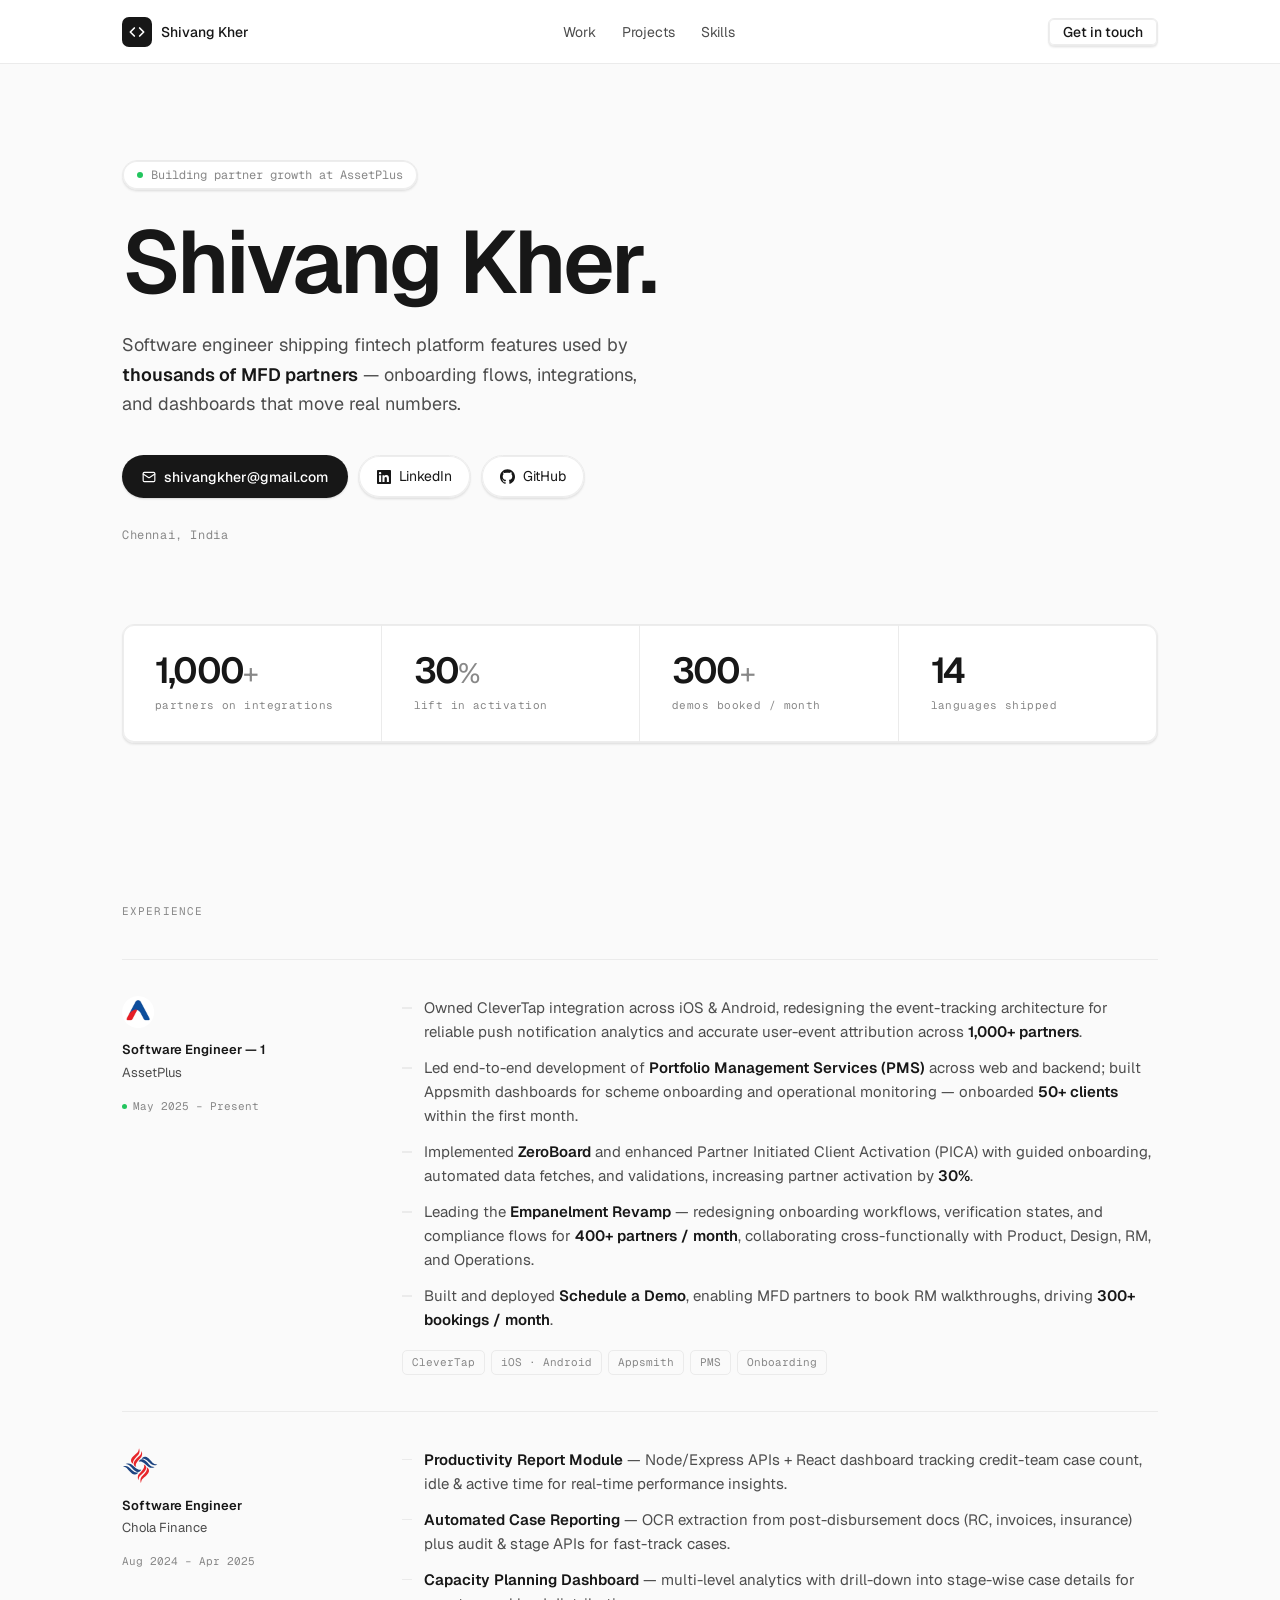
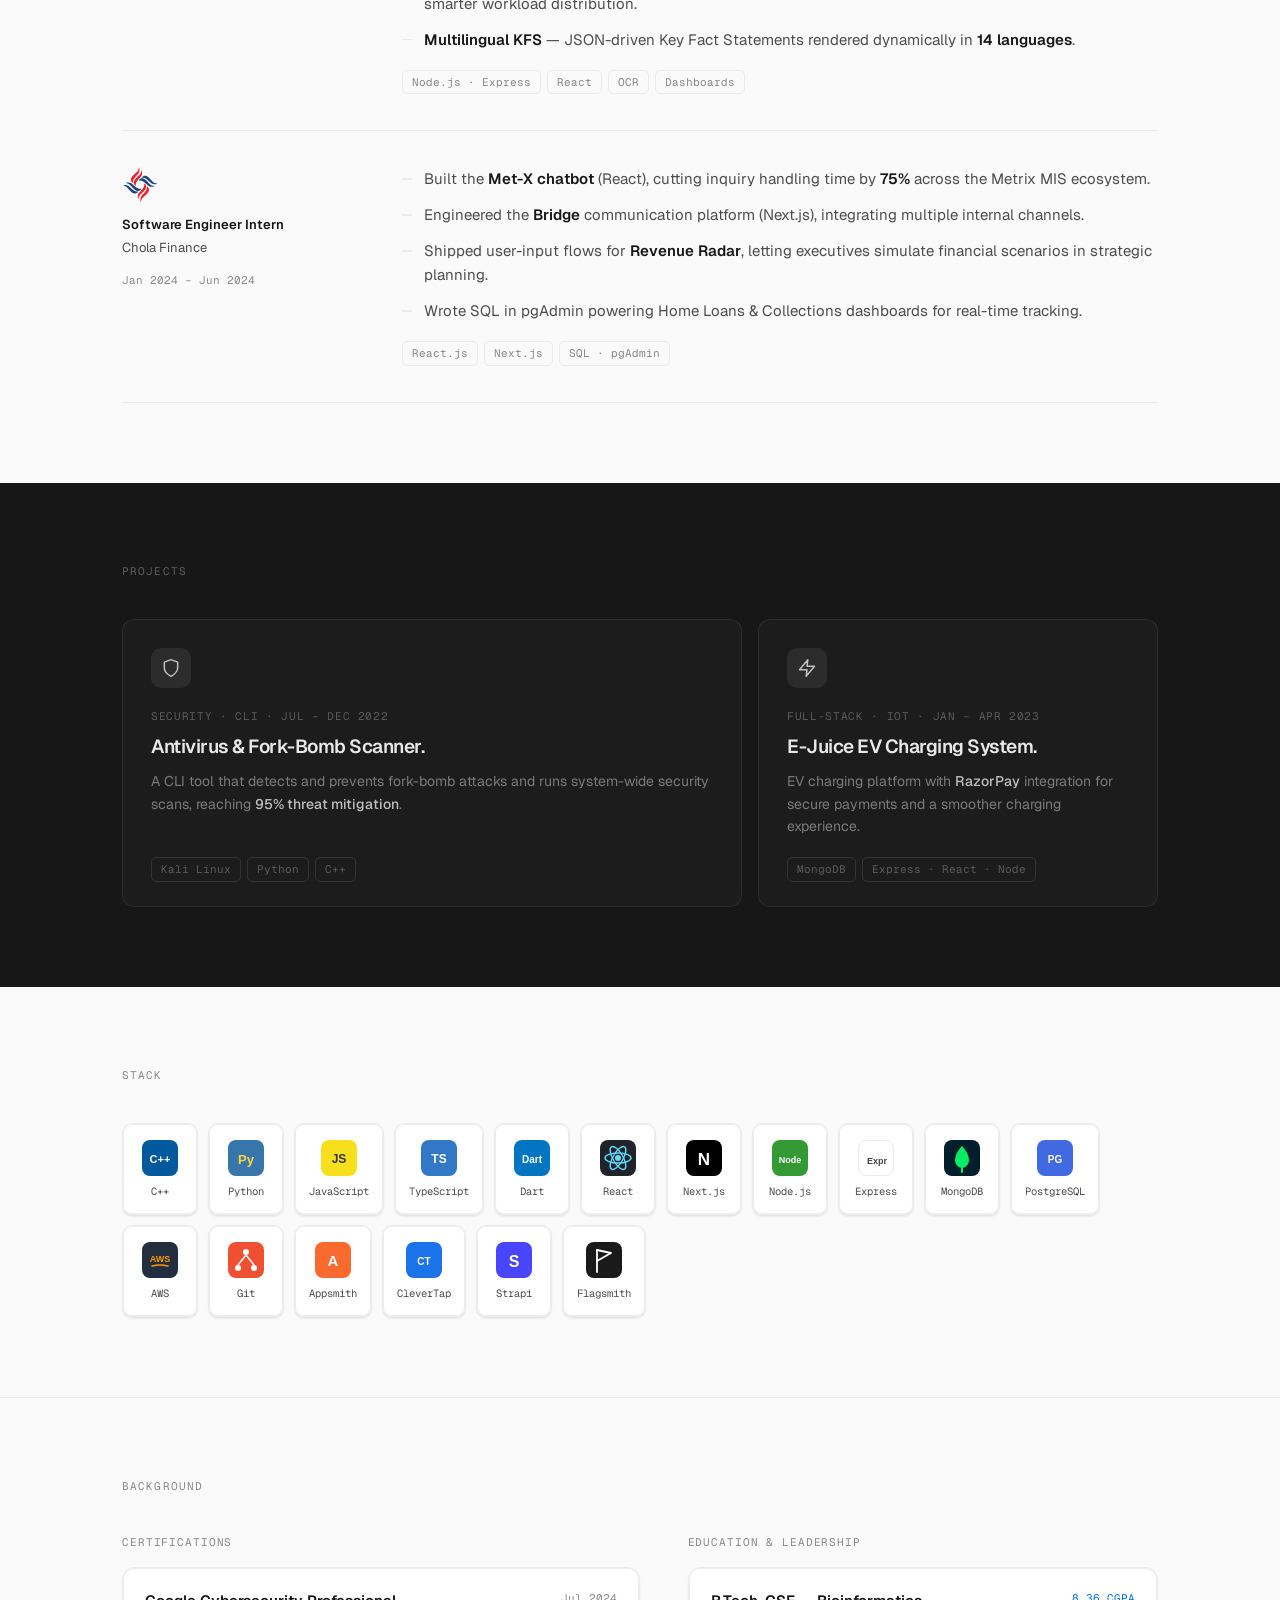
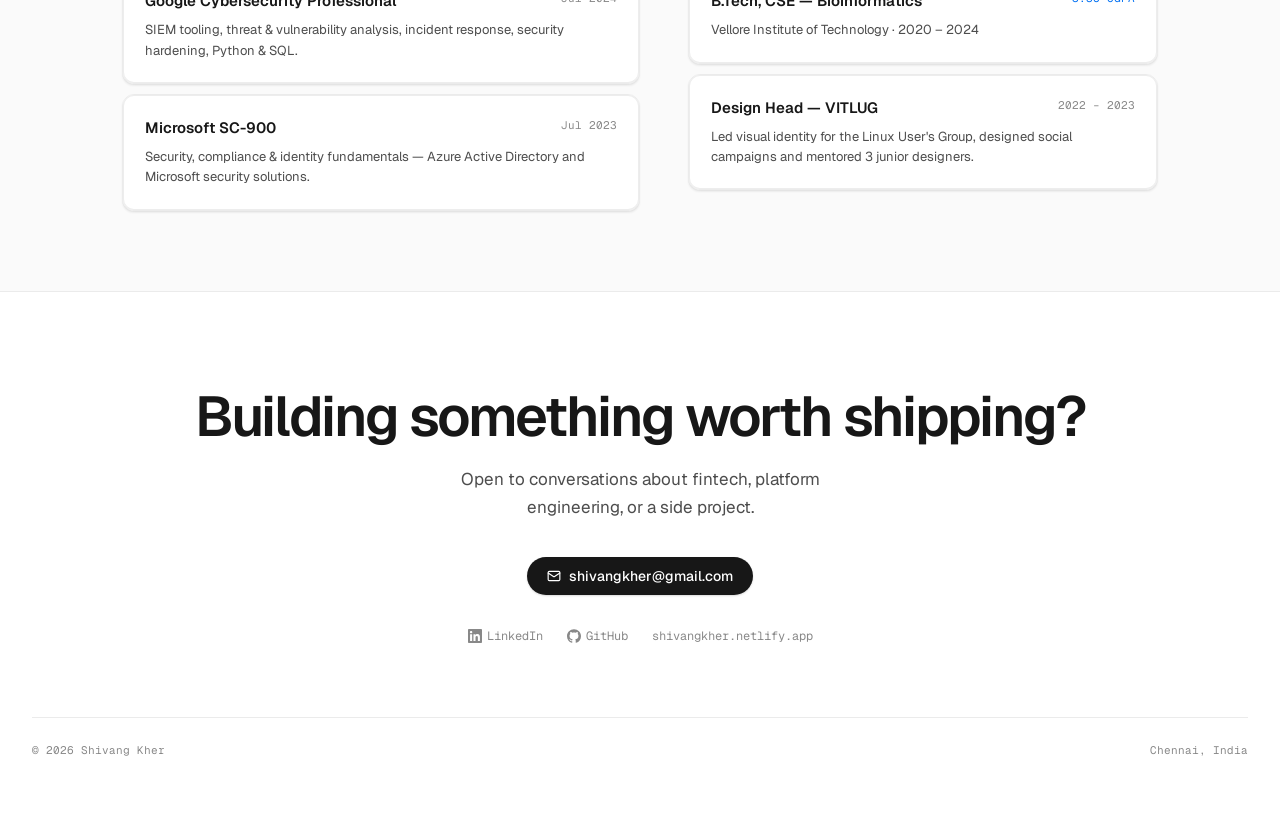
==== commit 27a90b41: "fix: replace AssetPlus logo with correct brand "A" icon Co-Authored-By: Claude Sonnet 4.6 <noreply@a" ====
--- a/index.html
+++ b/index.html
@@ -411,7 +411,7 @@
         <!-- AssetPlus -->
         <div class="exp-row">
           <div class="exp-meta">
-            <img class="exp-company-logo" src="[data-uri]" alt="AssetPlus logo" width="32" height="32" style="border-radius:8px;">
+            <img class="exp-company-logo" src="[data-uri]" alt="AssetPlus logo" width="40" height="40" style="border-radius:8px;">
             <p class="exp-role">Software Engineer — 1</p>
             <p class="exp-company">AssetPlus</p>
             <span class="exp-date"><span class="exp-active-dot"></span>May 2025 – Present</span>
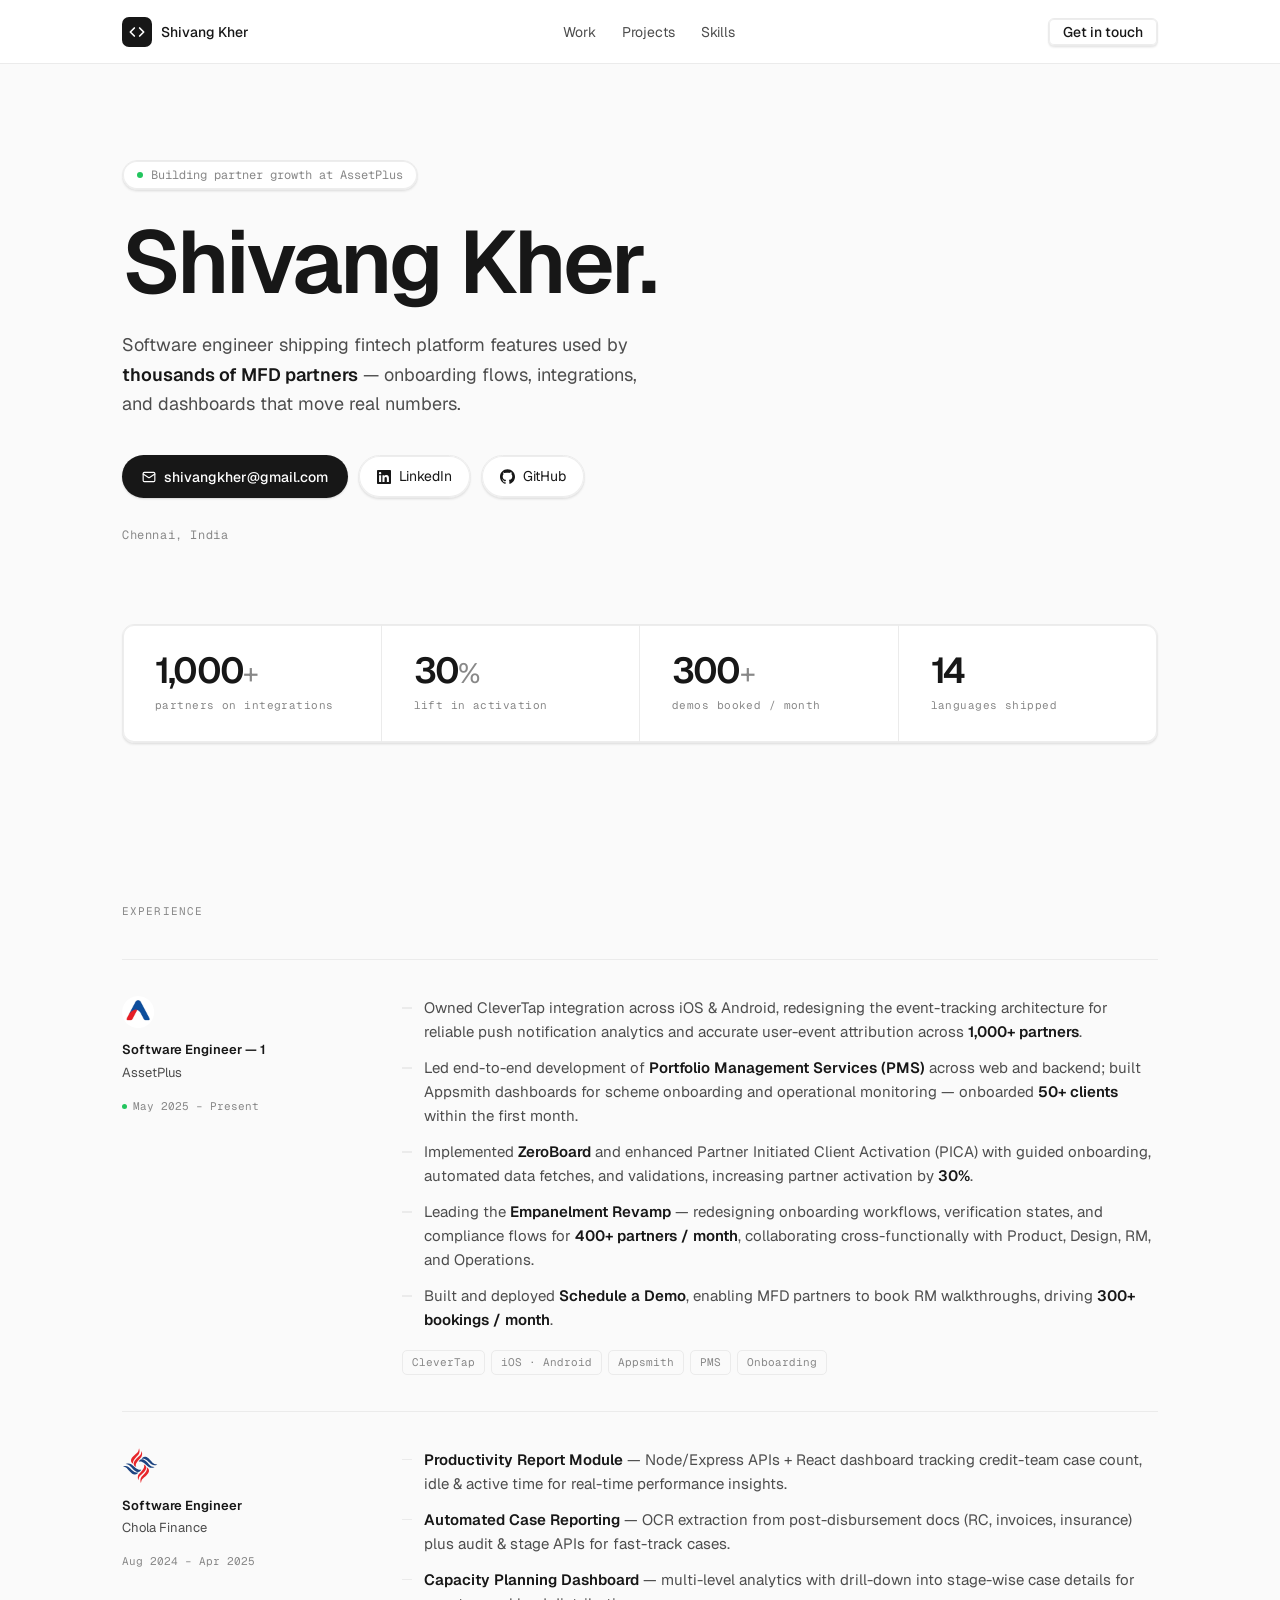
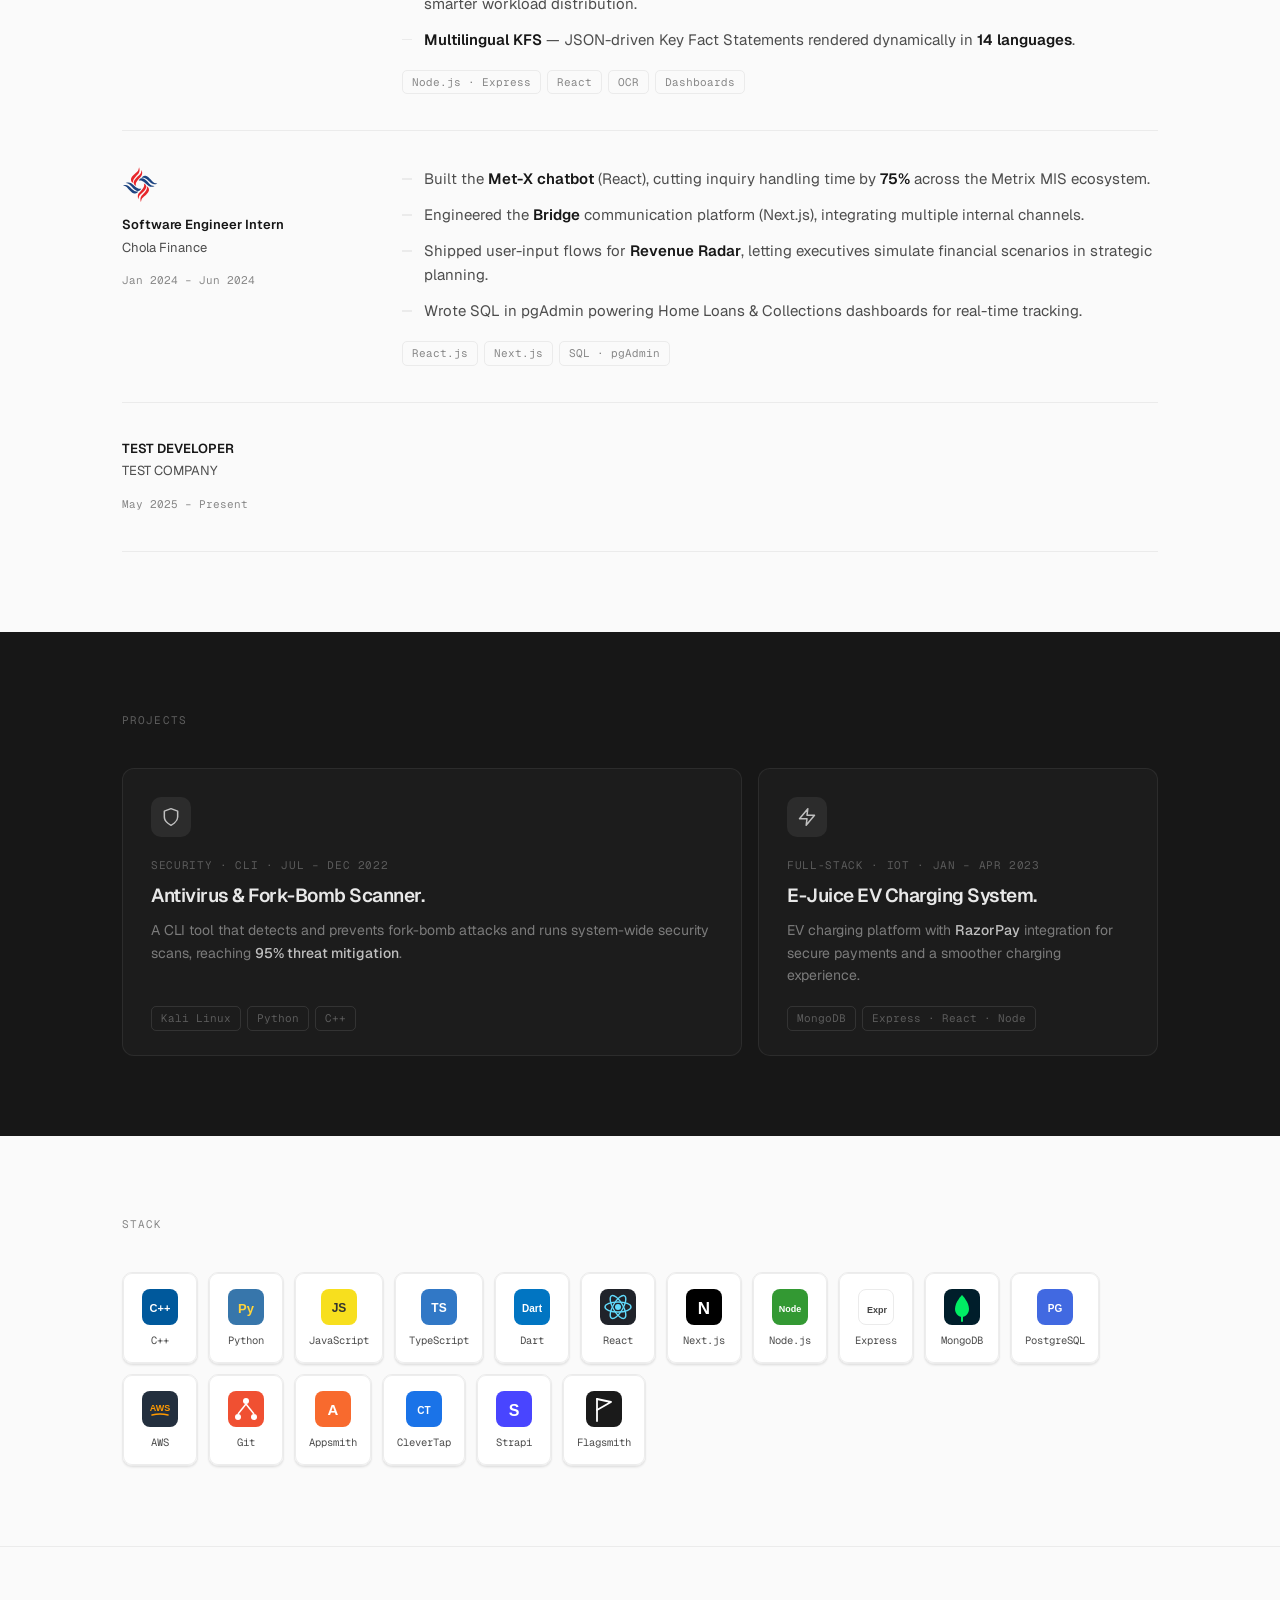
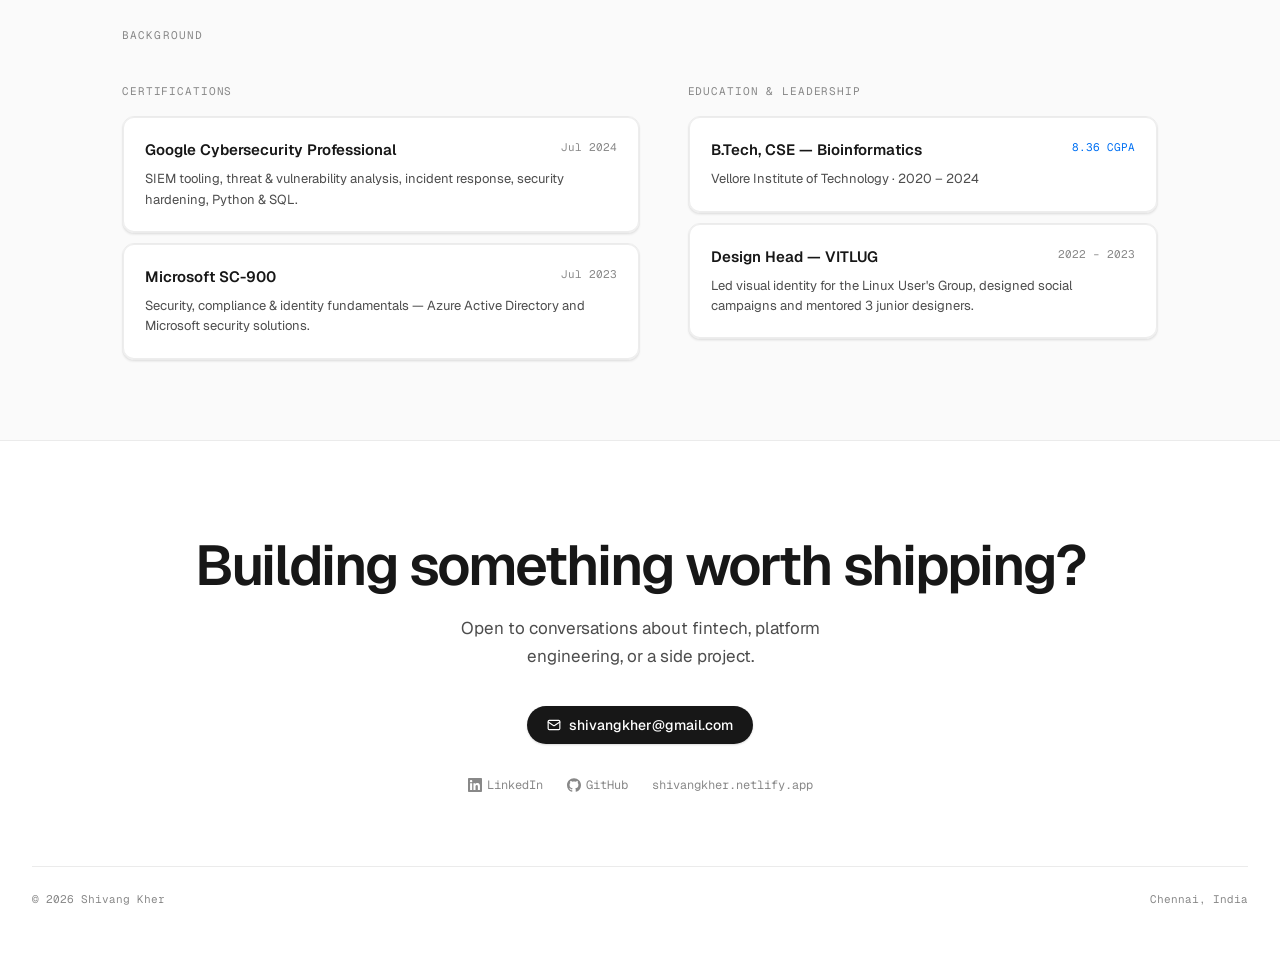
==== commit d9ac7b01: "fix: collapse multi-line SVG string in render script (was causing SyntaxError) The Chola logo SVG wa" ====
--- a/index.html
+++ b/index.html
@@ -300,6 +300,14 @@
       .contact-section { padding: 72px 20px 48px; }
     }
   </style>
+  <!-- Netlify Identity (needed for Decap CMS redirect) -->
+  <script>
+    if (typeof window.netlifyIdentity !== 'undefined') {
+      window.netlifyIdentity.on('init', function(u) {
+        if (!u) { window.netlifyIdentity.on('login', function() { document.location.href = '/admin/'; }); }
+      });
+    }
+  </script>
 </head>
 <body>
 
@@ -345,7 +353,7 @@
         <div data-enter style="animation-delay:.04s;margin-bottom:28px;">
           <span class="status-pill">
             <span class="status-dot"></span>
-            Building partner growth at AssetPlus
+            <span id="status-pill-text">Building partner growth at AssetPlus</span>
           </span>
         </div>
 
@@ -353,7 +361,7 @@
           Shivang Kher.
         </h1>
 
-        <p data-enter style="animation-delay:.17s;font-size:18px;line-height:1.65;color:var(--body);max-width:520px;margin-bottom:36px;">
+        <p data-enter id="hero-intro" style="animation-delay:.17s;font-size:18px;line-height:1.65;color:var(--body);max-width:520px;margin-bottom:36px;">
           Software engineer shipping fintech platform features used by <strong style="color:var(--ink);font-weight:600;">thousands of MFD partners</strong> — onboarding flows, integrations, and dashboards that move real numbers.
         </p>
 
@@ -361,14 +369,14 @@
           <button type="button" onclick="copyEmail()" class="btn-primary" aria-label="Copy email address">
             <!-- mail icon -->
             <svg width="14" height="14" viewBox="0 0 24 24" fill="none" stroke="currentColor" stroke-width="2" stroke-linecap="round" stroke-linejoin="round" aria-hidden="true"><rect x="2" y="4" width="20" height="16" rx="2"/><path d="m22 7-8.97 5.7a1.94 1.94 0 0 1-2.06 0L2 7"/></svg>
-            shivangkher@gmail.com
+            <span class="btn-email-text" id="hero-email-text">shivangkher@gmail.com</span>
           </button>
-          <a href="https://linkedin.com/in/shivang-kher-746761218" target="_blank" rel="noopener noreferrer" class="btn-ghost" aria-label="LinkedIn (opens in new tab)">
+          <a href="https://linkedin.com/in/shivang-kher-746761218" data-link="linkedin" target="_blank" rel="noopener noreferrer" class="btn-ghost" aria-label="LinkedIn (opens in new tab)">
             <!-- LinkedIn icon -->
             <svg width="14" height="14" viewBox="0 0 24 24" fill="currentColor" aria-hidden="true"><path d="M20.447 20.452h-3.554v-5.569c0-1.328-.027-3.037-1.852-3.037-1.853 0-2.136 1.445-2.136 2.939v5.667H9.351V9h3.414v1.561h.046c.477-.9 1.637-1.85 3.37-1.85 3.601 0 4.267 2.37 4.267 5.455v6.286zM5.337 7.433c-1.144 0-2.063-.926-2.063-2.065 0-1.138.92-2.063 2.063-2.063 1.14 0 2.064.925 2.064 2.063 0 1.139-.925 2.065-2.064 2.065zm1.782 13.019H3.555V9h3.564v11.452zM22.225 0H1.771C.792 0 0 .774 0 1.729v20.542C0 23.227.792 24 1.771 24h20.451C23.2 24 24 23.227 24 22.271V1.729C24 .774 23.2 0 22.222 0h.003z"/></svg>
             LinkedIn
           </a>
-          <a href="https://github.com/Shivang-Kher" target="_blank" rel="noopener noreferrer" class="btn-ghost" aria-label="GitHub (opens in new tab)">
+          <a href="https://github.com/Shivang-Kher" data-link="github" target="_blank" rel="noopener noreferrer" class="btn-ghost" aria-label="GitHub (opens in new tab)">
             <!-- GitHub icon -->
             <svg width="15" height="15" viewBox="0 0 24 24" fill="currentColor" aria-hidden="true"><path d="M12 .297c-6.63 0-12 5.373-12 12 0 5.303 3.438 9.8 8.205 11.385.6.113.82-.258.82-.577 0-.285-.01-1.04-.015-2.04-3.338.724-4.042-1.61-4.042-1.61C4.422 18.07 3.633 17.7 3.633 17.7c-1.087-.744.084-.729.084-.729 1.205.084 1.838 1.236 1.838 1.236 1.07 1.835 2.809 1.305 3.495.998.108-.776.417-1.305.76-1.605-2.665-.3-5.466-1.332-5.466-5.93 0-1.31.465-2.38 1.235-3.22-.135-.303-.54-1.523.105-3.176 0 0 1.005-.322 3.3 1.23.96-.267 1.98-.399 3-.405 1.02.006 2.04.138 3 .405 2.28-1.552 3.285-1.23 3.285-1.23.645 1.653.24 2.873.12 3.176.765.84 1.23 1.91 1.23 3.22 0 4.61-2.805 5.625-5.475 5.92.42.36.81 1.096.81 2.22 0 1.606-.015 2.896-.015 3.286 0 .315.21.69.825.57C20.565 22.092 24 17.592 24 12.297c0-6.627-5.373-12-12-12"/></svg>
             GitHub
@@ -382,7 +390,7 @@
     <!-- METRIC STRIP -->
     <section aria-label="Key metrics" style="padding:0 0 80px;">
       <div class="wrap">
-        <div class="metric-strip" data-enter style="animation-delay:.36s;">
+        <div class="metric-strip" id="metrics-strip" data-enter style="animation-delay:.36s;">
           <div class="metric-cell">
             <div class="metric-num">1,000<span style="color:var(--mute);font-size:28px;font-weight:400;">+</span></div>
             <div class="metric-label">partners on integrations</div>
@@ -408,6 +416,7 @@
       <div class="wrap">
         <p class="sec-label">Experience</p>
 
+        <div id="exp-container">
         <!-- AssetPlus -->
         <div class="exp-row">
           <div class="exp-meta">
@@ -492,6 +501,7 @@
           </div>
         </div>
 
+        </div><!-- /#exp-container -->
       </div>
     </section>
 
@@ -499,7 +509,7 @@
     <section id="projects" class="proj-band" data-reveal style="scroll-margin-top:64px;">
       <div class="wrap">
         <p class="sec-label">Projects</p>
-        <div class="proj-grid">
+        <div class="proj-grid" id="proj-grid">
 
           <article class="proj-card">
             <div class="proj-icon-wrap" aria-hidden="true">
@@ -759,22 +769,22 @@
   <footer id="contact" data-reveal style="scroll-margin-top:64px;">
     <div class="contact-section">
 
-      <h2 class="contact-headline">Building something worth shipping?</h2>
-      <p class="contact-sub">Open to conversations about fintech, platform engineering, or a side project.</p>
+      <h2 class="contact-headline" id="contact-headline">Building something worth shipping?</h2>
+      <p class="contact-sub" id="contact-sub">Open to conversations about fintech, platform engineering, or a side project.</p>
 
       <div style="display:flex;flex-wrap:wrap;justify-content:center;gap:10px;margin-bottom:32px;">
         <button type="button" onclick="copyEmail()" class="btn-primary" aria-label="Copy email address">
           <svg width="14" height="14" viewBox="0 0 24 24" fill="none" stroke="currentColor" stroke-width="2" stroke-linecap="round" stroke-linejoin="round" aria-hidden="true"><rect x="2" y="4" width="20" height="16" rx="2"/><path d="m22 7-8.97 5.7a1.94 1.94 0 0 1-2.06 0L2 7"/></svg>
-          shivangkher@gmail.com
+          <span class="btn-email-text" id="footer-email-text">shivangkher@gmail.com</span>
         </button>
       </div>
 
       <div style="display:flex;justify-content:center;flex-wrap:wrap;gap:24px;">
-        <a href="https://linkedin.com/in/shivang-kher-746761218" target="_blank" rel="noopener noreferrer" aria-label="LinkedIn (opens in new tab)" class="footer-link">
+        <a href="https://linkedin.com/in/shivang-kher-746761218" data-link="linkedin" target="_blank" rel="noopener noreferrer" aria-label="LinkedIn (opens in new tab)" class="footer-link">
           <svg width="14" height="14" viewBox="0 0 24 24" fill="currentColor" aria-hidden="true"><path d="M20.447 20.452h-3.554v-5.569c0-1.328-.027-3.037-1.852-3.037-1.853 0-2.136 1.445-2.136 2.939v5.667H9.351V9h3.414v1.561h.046c.477-.9 1.637-1.85 3.37-1.85 3.601 0 4.267 2.37 4.267 5.455v6.286zM5.337 7.433c-1.144 0-2.063-.926-2.063-2.065 0-1.138.92-2.063 2.063-2.063 1.14 0 2.064.925 2.064 2.063 0 1.139-.925 2.065-2.064 2.065zm1.782 13.019H3.555V9h3.564v11.452zM22.225 0H1.771C.792 0 0 .774 0 1.729v20.542C0 23.227.792 24 1.771 24h20.451C23.2 24 24 23.227 24 22.271V1.729C24 .774 23.2 0 22.222 0h.003z"/></svg>
           LinkedIn
         </a>
-        <a href="https://github.com/Shivang-Kher" target="_blank" rel="noopener noreferrer" aria-label="GitHub (opens in new tab)" class="footer-link">
+        <a href="https://github.com/Shivang-Kher" data-link="github" target="_blank" rel="noopener noreferrer" aria-label="GitHub (opens in new tab)" class="footer-link">
           <svg width="14" height="14" viewBox="0 0 24 24" fill="currentColor" aria-hidden="true"><path d="M12 .297c-6.63 0-12 5.373-12 12 0 5.303 3.438 9.8 8.205 11.385.6.113.82-.258.82-.577 0-.285-.01-1.04-.015-2.04-3.338.724-4.042-1.61-4.042-1.61C4.422 18.07 3.633 17.7 3.633 17.7c-1.087-.744.084-.729.084-.729 1.205.084 1.838 1.236 1.838 1.236 1.07 1.835 2.809 1.305 3.495.998.108-.776.417-1.305.76-1.605-2.665-.3-5.466-1.332-5.466-5.93 0-1.31.465-2.38 1.235-3.22-.135-.303-.54-1.523.105-3.176 0 0 1.005-.322 3.3 1.23.96-.267 1.98-.399 3-.405 1.02.006 2.04.138 3 .405 2.28-1.552 3.285-1.23 3.285-1.23.645 1.653.24 2.873.12 3.176.765.84 1.23 1.91 1.23 3.22 0 4.61-2.805 5.625-5.475 5.92.42.36.81 1.096.81 2.22 0 1.606-.015 2.896-.015 3.286 0 .315.21.69.825.57C20.565 22.092 24 17.592 24 12.297c0-6.627-5.373-12-12-12"/></svg>
           GitHub
         </a>
@@ -795,7 +805,7 @@
   <script>
     var _toastTimer;
     function copyEmail() {
-      try { navigator.clipboard && navigator.clipboard.writeText('shivangkher@gmail.com'); } catch(e) {}
+      var _em = (window._contentEmail || 'shivangkher@gmail.com'); try { navigator.clipboard && navigator.clipboard.writeText(_em); } catch(e) {}
       var t = document.getElementById('toast');
       t.classList.remove('show');
       void t.offsetWidth;
@@ -834,5 +844,101 @@
       document.querySelectorAll('[data-reveal]').forEach(function(el){ io.observe(el); });
     })();
   </script>
+  <script>
+    // Content render from content.json
+    (function () {
+      var AP_LOGO = '<img class="exp-company-logo" src="[data-uri]" alt="AssetPlus logo" width="40" height="40" style="border-radius:8px;">';
+      var CHOLA_LOGO = '<svg class="exp-company-logo-svg" viewBox="0 0 44 44" xmlns="http://www.w3.org/2000/svg" fill-rule="nonzero" aria-label="Cholamandalam logo"> <path d="M17.4,23 C15.5,22.2 14.1,21.2 14.4,18.5 C14.8,14.9 20.5,10.8 22.3,8.7 C23.6,7.3 23.9,3.7 23.9,3.7 C23.9,3.7 25.8,7.6 23.6,10.9 C22.7,12.2 18.2,16.6 17.2,19.4 C16.8,20.5 16.6,21.8 17.4,23" fill="#E7262B"/> <path d="M14.1,19.6 C12.2,18.8 10.7,17.5 11,14.8 C11.5,11.2 17.2,7.2 19.1,5.2 C20.4,3.8 20.8,0.3 20.8,0.3 C20.8,0.3 22.6,4.3 20.4,7.5 C19.5,8.8 14.9,13.1 13.9,15.9 C13.5,16.9 13.2,18.2 14.1,19.6" fill="#E7262B"/> <path d="M26.6,20.1 C28.5,20.9 29.9,21.9 29.6,24.6 C29.2,28.2 23.5,32.3 21.7,34.4 C20.4,35.8 20.1,39.4 20.1,39.4 C20.1,39.4 18.2,35.5 20.4,32.2 C21.3,30.9 25.8,26.5 26.8,23.7 C27.2,22.6 27.4,21.3 26.6,20.1" fill="#E7262B"/> <path d="M29.9,23.5 C31.8,24.3 33.3,25.6 33,28.3 C32.5,31.9 26.8,35.9 24.9,37.9 C23.6,39.3 23.2,42.8 23.2,42.8 C23.2,42.8 21.4,38.8 23.6,35.6 C24.5,34.3 29.1,30 30.1,27.2 C30.5,26.2 30.8,24.9 29.9,23.5" fill="#E7262B"/> <path d="M23.5,26.2 C22.7,28.1 21.7,29.5 19,29.2 C15.4,28.8 11.3,23.1 9.2,21.3 C7.8,20 4.2,19.7 4.2,19.7 C4.2,19.7 8.1,17.8 11.4,20 C12.7,20.9 17.1,25.4 19.9,26.4 C20.9,26.7 22.3,26.9 23.5,26.2" fill="#1D4481"/> <path d="M20.1,29.4 C19.3,31.3 18,32.8 15.3,32.5 C11.7,32 7.7,26.3 5.7,24.4 C4.3,23.1 0.8,22.7 0.8,22.7 C0.8,22.7 4.8,20.9 8,23.1 C9.3,24 13.6,28.6 16.4,29.6 C17.3,30.1 18.7,30.3 20.1,29.4" fill="#1D4481"/> <path d="M20.5,16.9 C21.3,15 22.3,13.6 25,13.9 C28.6,14.3 32.7,20 34.8,21.8 C36.2,23.1 39.8,23.4 39.8,23.4 C39.8,23.4 35.9,25.3 32.6,23.1 C31.3,22.2 26.9,17.7 24.1,16.7 C23.1,16.4 21.7,16.2 20.5,16.9" fill="#1D4481"/> <path d="M23.9,13.7 C24.7,11.8 26,10.3 28.7,10.6 C32.3,11.1 36.3,16.8 38.3,18.7 C39.7,20 43.2,20.4 43.2,20.4 C43.2,20.4 39.2,22.2 36,20 C34.7,19.1 30.4,14.5 27.6,13.5 C26.7,13 25.3,12.8 23.9,13.7" fill="#1D4481"/> </svg>';
+      var COMPANY_LOGOS = { 'AssetPlus': AP_LOGO, 'Chola Finance': CHOLA_LOGO };
+
+      var PROJECT_ICONS = {
+        shield: '<svg width="20" height="20" viewBox="0 0 24 24" fill="none" stroke="rgba(255,255,255,.7)" stroke-width="1.8" stroke-linecap="round" stroke-linejoin="round"><path d="M12 22s8-4 8-10V5l-8-3-8 3v7c0 6 8 10 8 10z"/></svg>',
+        bolt:   '<svg width="20" height="20" viewBox="0 0 24 24" fill="none" stroke="rgba(255,255,255,.7)" stroke-width="1.8" stroke-linecap="round" stroke-linejoin="round"><polygon points="13 2 3 14 12 14 11 22 21 10 12 10 13 2"/></svg>'
+      };
+
+      function setHTML(id, h) { var el = document.getElementById(id); if (el) el.innerHTML = h; }
+      function setText(id, t) { var el = document.getElementById(id); if (el) el.textContent = t; }
+
+      function renderHero(h) {
+        if (!h) return;
+        setText('status-pill-text', h.status_pill);
+        setHTML('hero-intro', h.intro);
+        if (h.email) {
+          window._contentEmail = h.email;
+          setText('hero-email-text',   h.email);
+          setText('footer-email-text', h.email);
+        }
+        if (h.linkedin_url) document.querySelectorAll('[data-link="linkedin"]').forEach(function(a){ a.href = h.linkedin_url; });
+        if (h.github_url)   document.querySelectorAll('[data-link="github"]').forEach(function(a){ a.href = h.github_url; });
+      }
+
+      function renderMetrics(metrics) {
+        var strip = document.getElementById('metrics-strip');
+        if (!strip || !metrics) return;
+        strip.innerHTML = metrics.map(function(m) {
+          return '<div class="metric-cell"><div class="metric-num">' + m.number +
+            (m.suffix ? '<span style="color:var(--mute);font-size:28px;font-weight:400;">' + m.suffix + '</span>' : '') +
+            '</div><div class="metric-label">' + m.label + '</div></div>';
+        }).join('');
+      }
+
+      function renderExperience(items) {
+        var container = document.getElementById('exp-container');
+        if (!container || !items) return;
+        container.innerHTML = items.map(function(item, idx) {
+          var isLast = (idx === items.length - 1);
+          var logo = COMPANY_LOGOS[item.company] || '';
+          var dot  = item.active ? '<span class="exp-active-dot"></span>' : '';
+          var bullets = (item.bullets || []).map(function(b) { return '<li><span>' + b + '</span></li>'; }).join('');
+          var chips   = (item.chips   || []).map(function(c) { return '<span class="chip">' + c + '</span>'; }).join('');
+          return '<div class="exp-row"' + (isLast ? ' style="border-bottom:1px solid var(--hairline);"' : '') + '>' +
+            '<div class="exp-meta">' + logo +
+              '<p class="exp-role">' + item.role + '</p>' +
+              '<p class="exp-company">' + item.company + '</p>' +
+              '<span class="exp-date">' + dot + item.period + '</span>' +
+            '</div>' +
+            '<div>' +
+              '<ul class="exp-bullets">' + bullets + '</ul>' +
+              '<div class="exp-chips">' + chips + '</div>' +
+            '</div>' +
+          '</div>';
+        }).join('');
+      }
+
+      function renderProjects(projects) {
+        var grid = document.getElementById('proj-grid');
+        if (!grid || !projects) return;
+        grid.innerHTML = projects.map(function(p) {
+          var icon  = PROJECT_ICONS[p.icon] || PROJECT_ICONS.shield;
+          var chips = (p.chips || []).map(function(c) { return '<span class="proj-chip">' + c + '</span>'; }).join('');
+          return '<article class="proj-card">' +
+            '<div class="proj-icon-wrap" aria-hidden="true">' + icon + '</div>' +
+            '<p class="proj-eyebrow">' + p.eyebrow + '</p>' +
+            '<h3 class="proj-title">' + p.title + '</h3>' +
+            '<p class="proj-desc">' + p.desc + '</p>' +
+            '<div class="proj-chips">' + chips + '</div>' +
+          '</article>';
+        }).join('');
+      }
+
+      function renderContact(c) {
+        if (!c) return;
+        setText('contact-headline', c.headline);
+        setText('contact-sub',      c.sub);
+      }
+
+      fetch('/content.json', { cache: 'no-cache' })
+        .then(function(r) { return r.json(); })
+        .then(function(data) {
+          window.CONTENT = data;
+          renderHero(data.hero);
+          renderMetrics(data.metrics);
+          renderExperience(data.experience);
+          renderProjects(data.projects);
+          renderContact(data.contact);
+        })
+        .catch(function() { /* static HTML fallback remains */ });
+    })();
+  </script>
 </body>
 </html>
